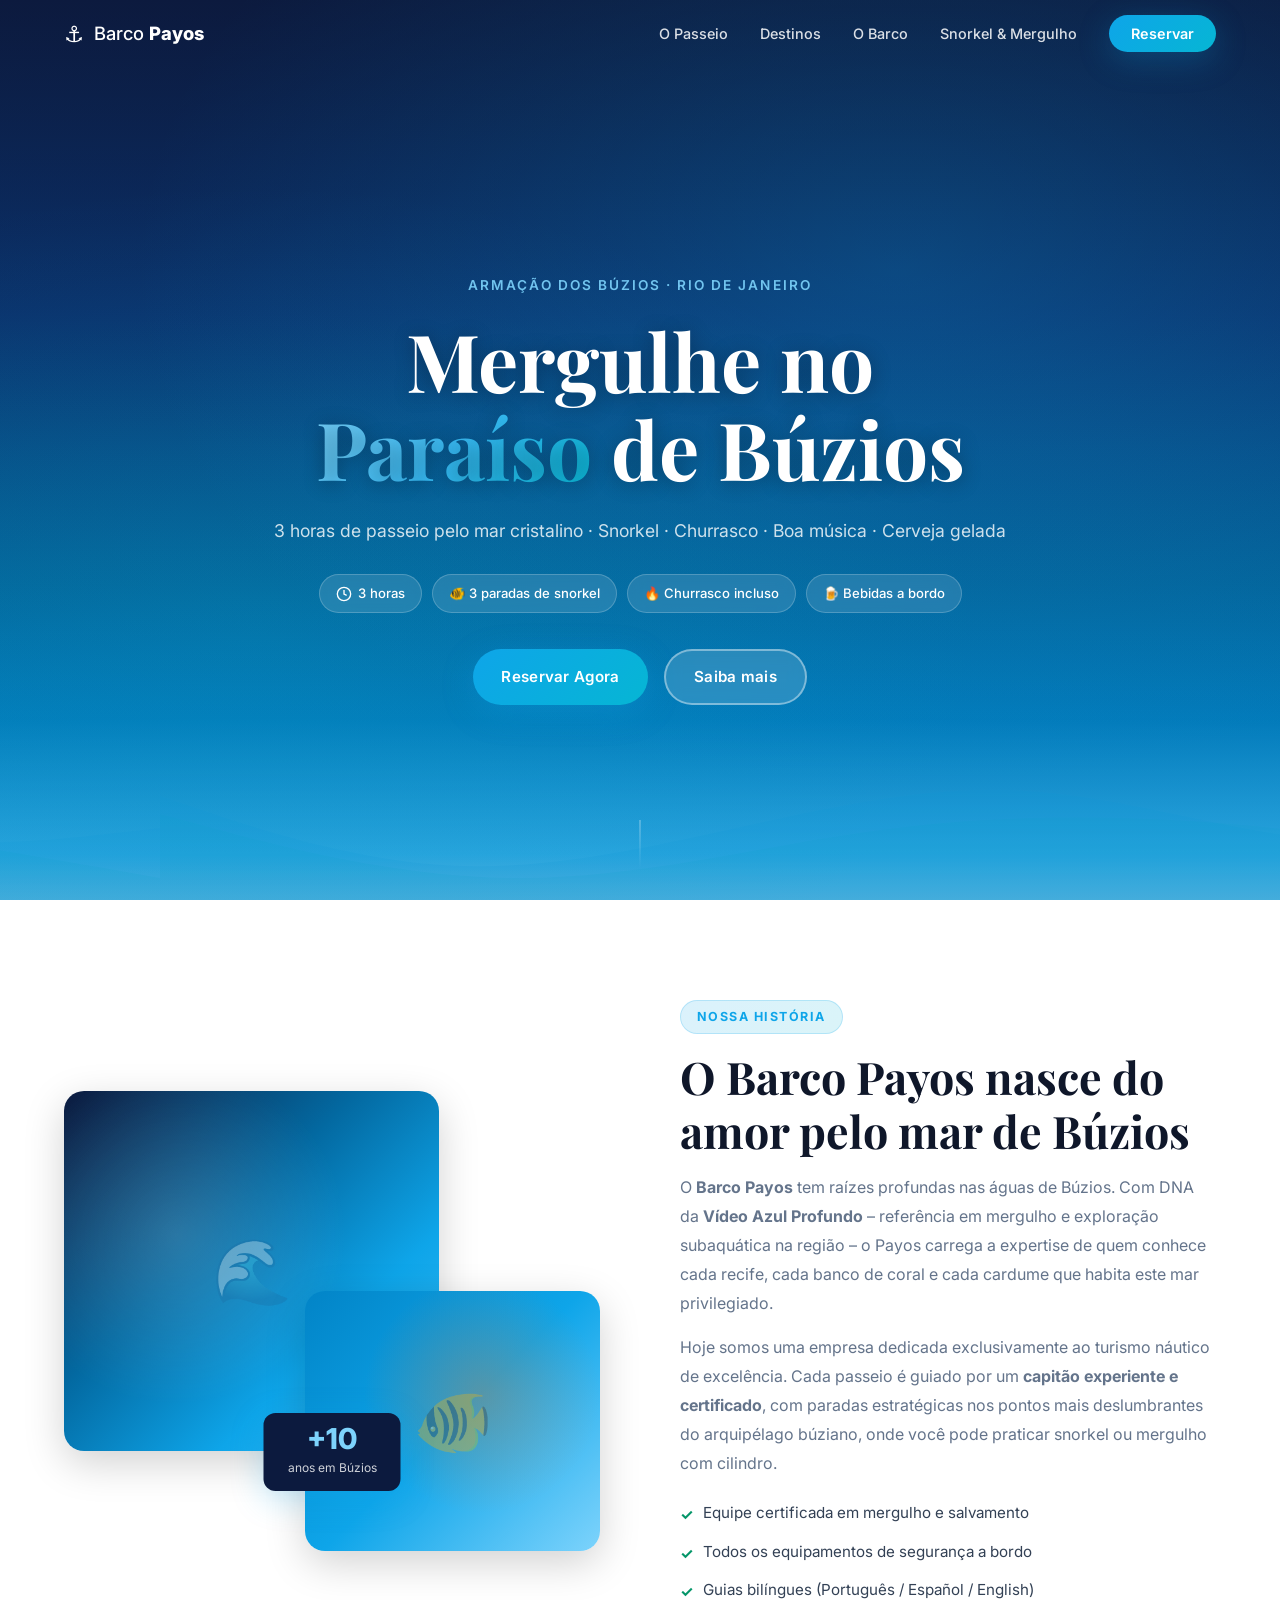
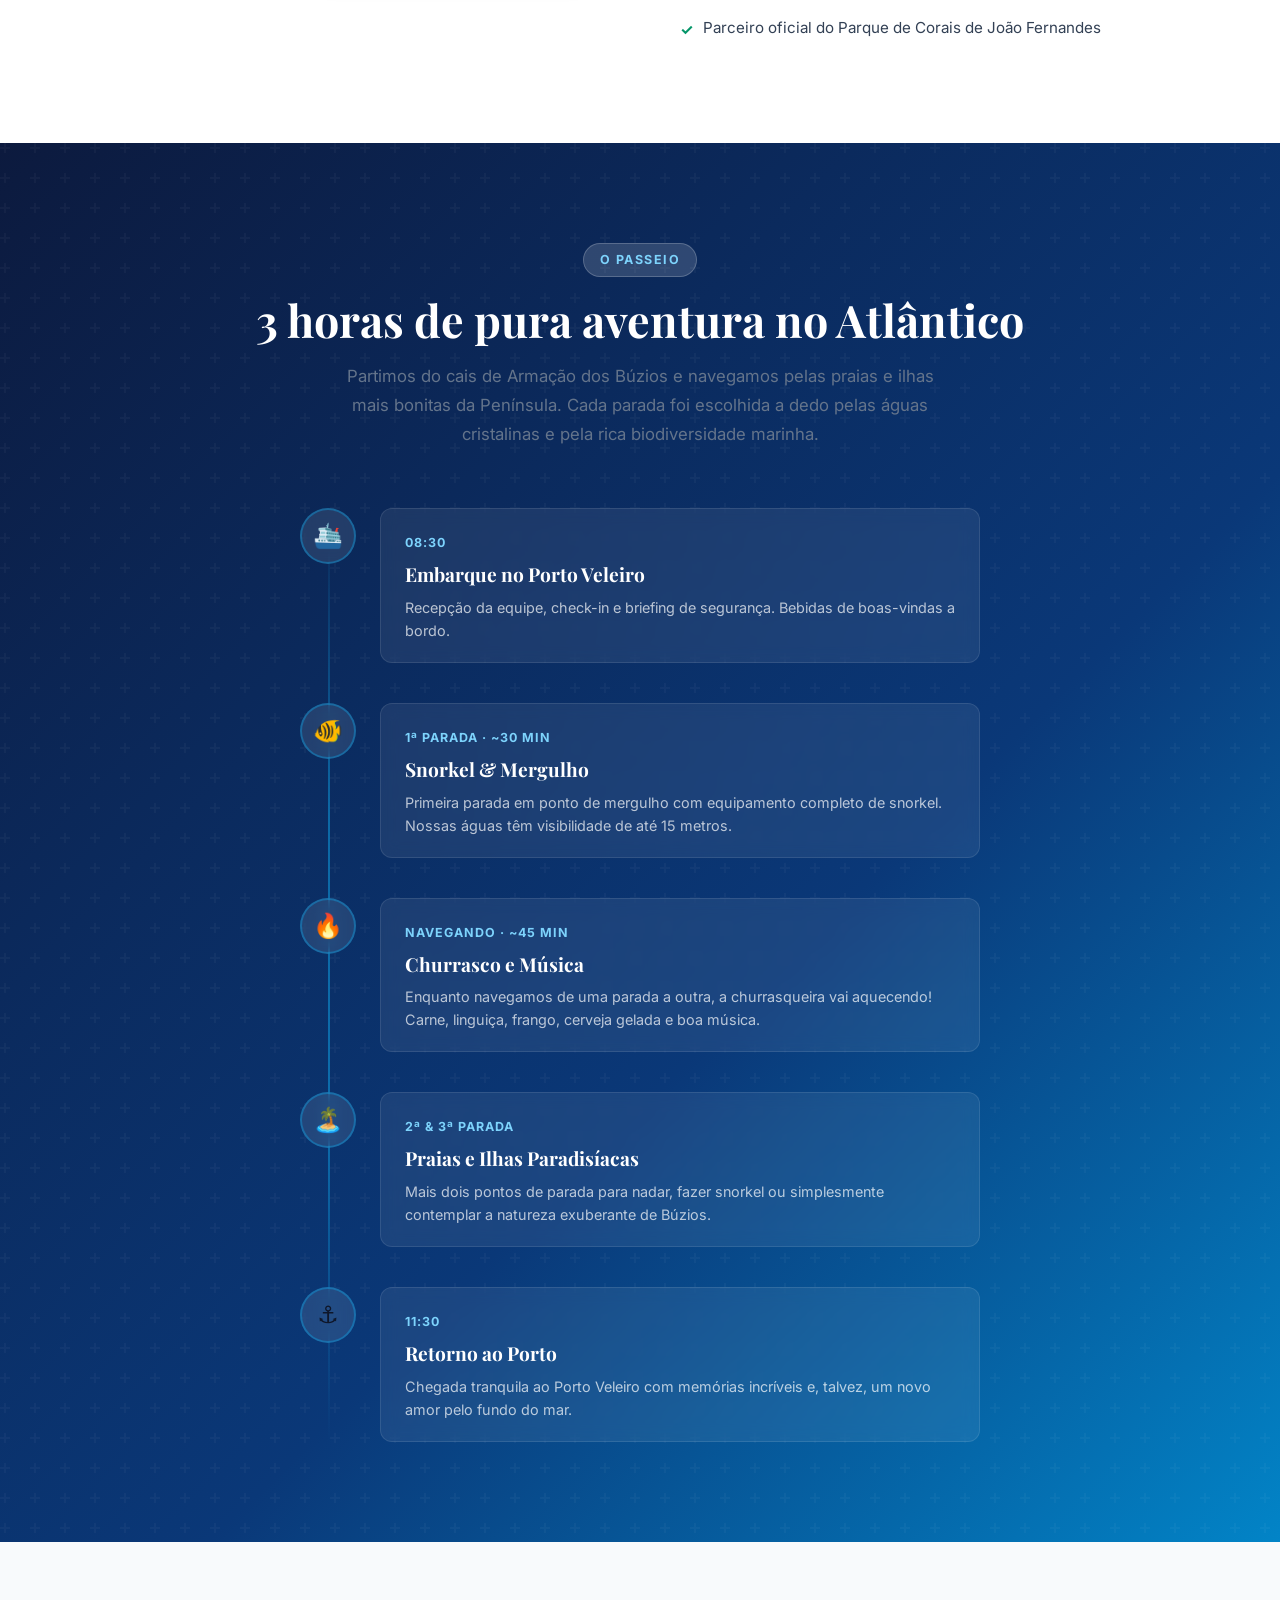
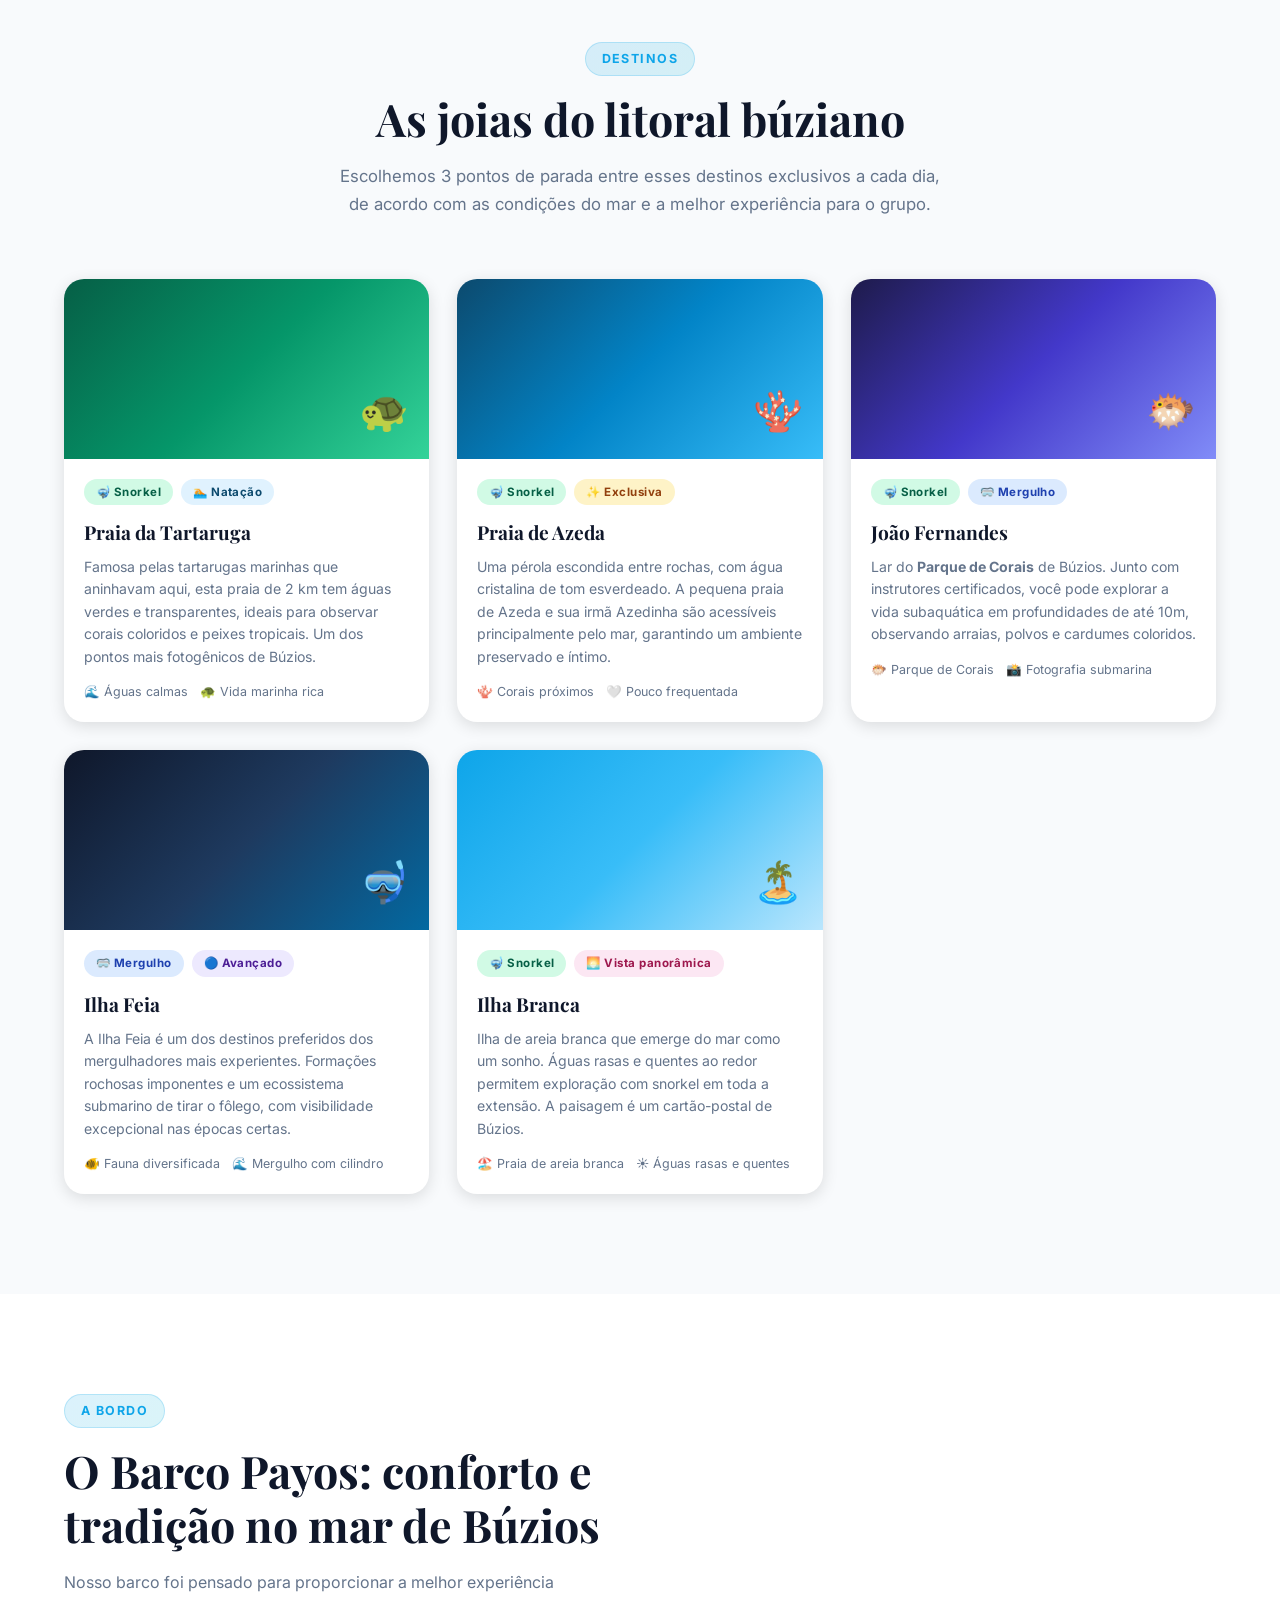
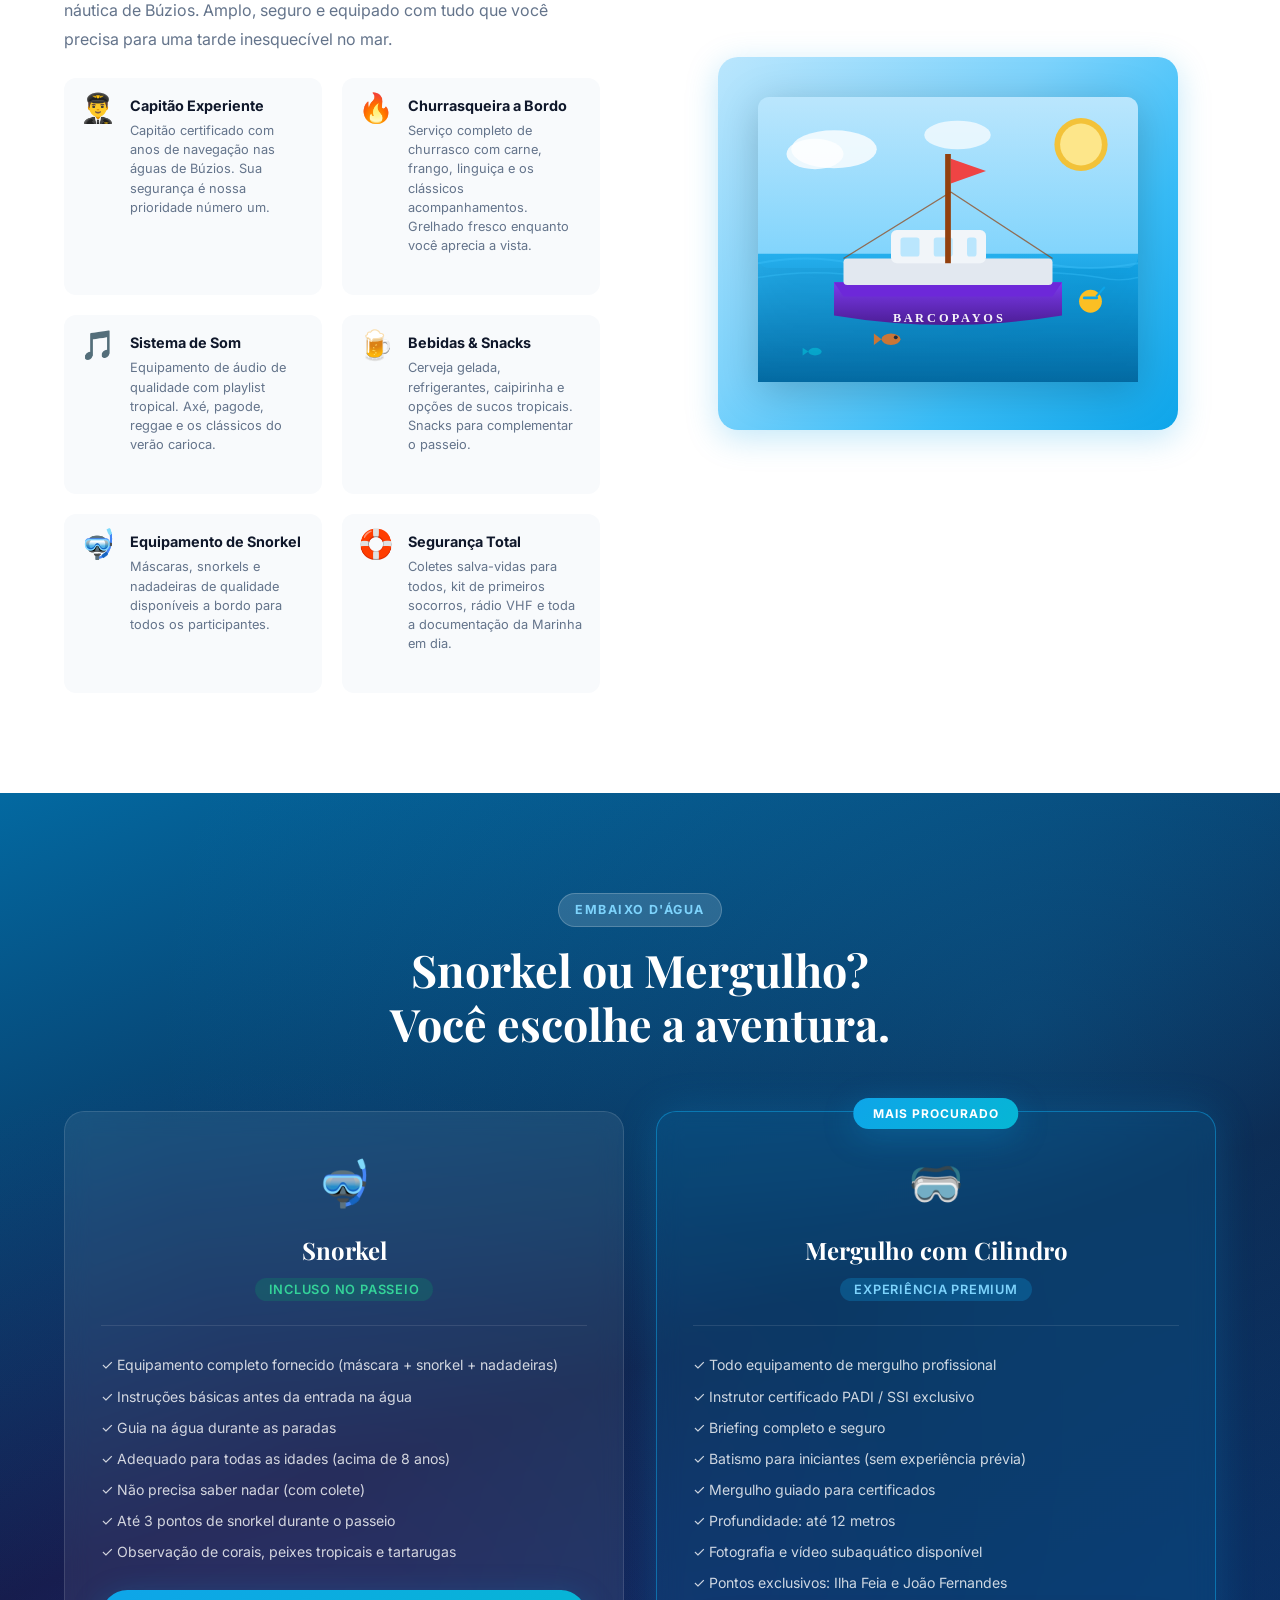
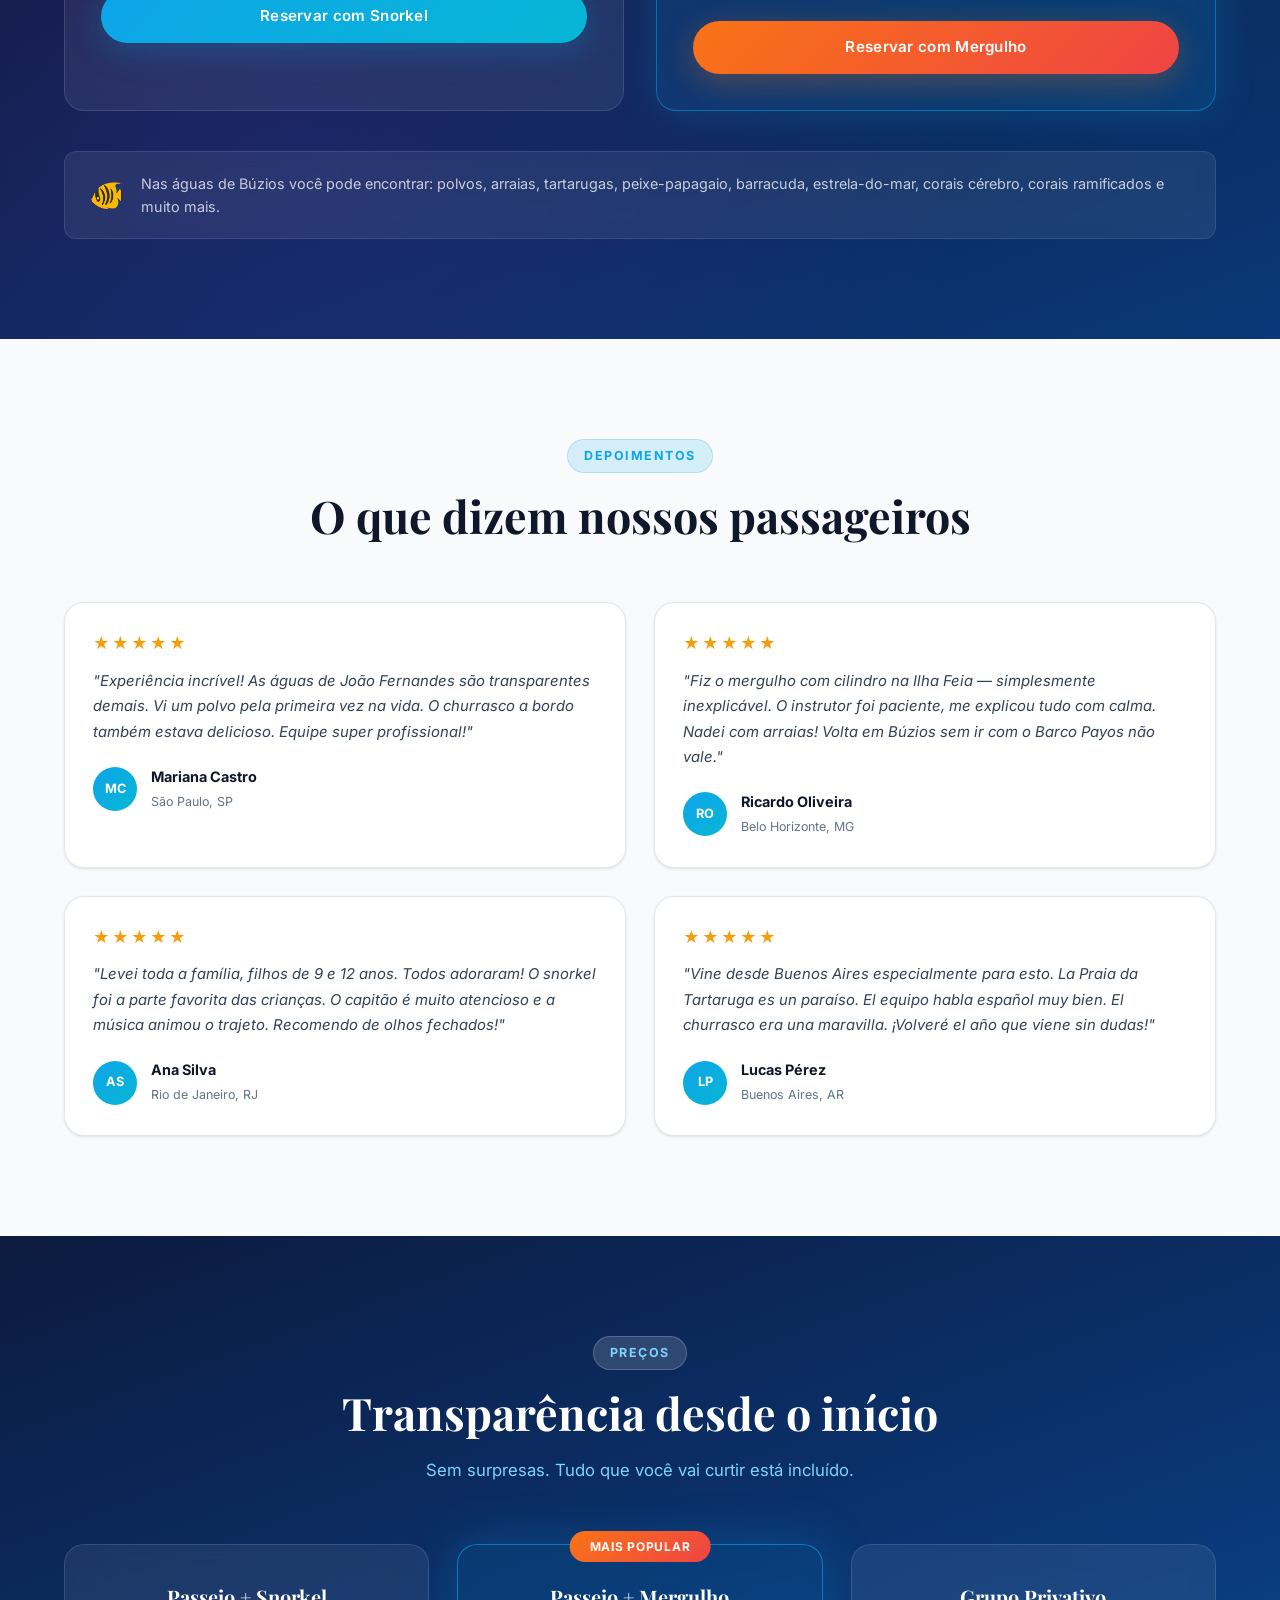
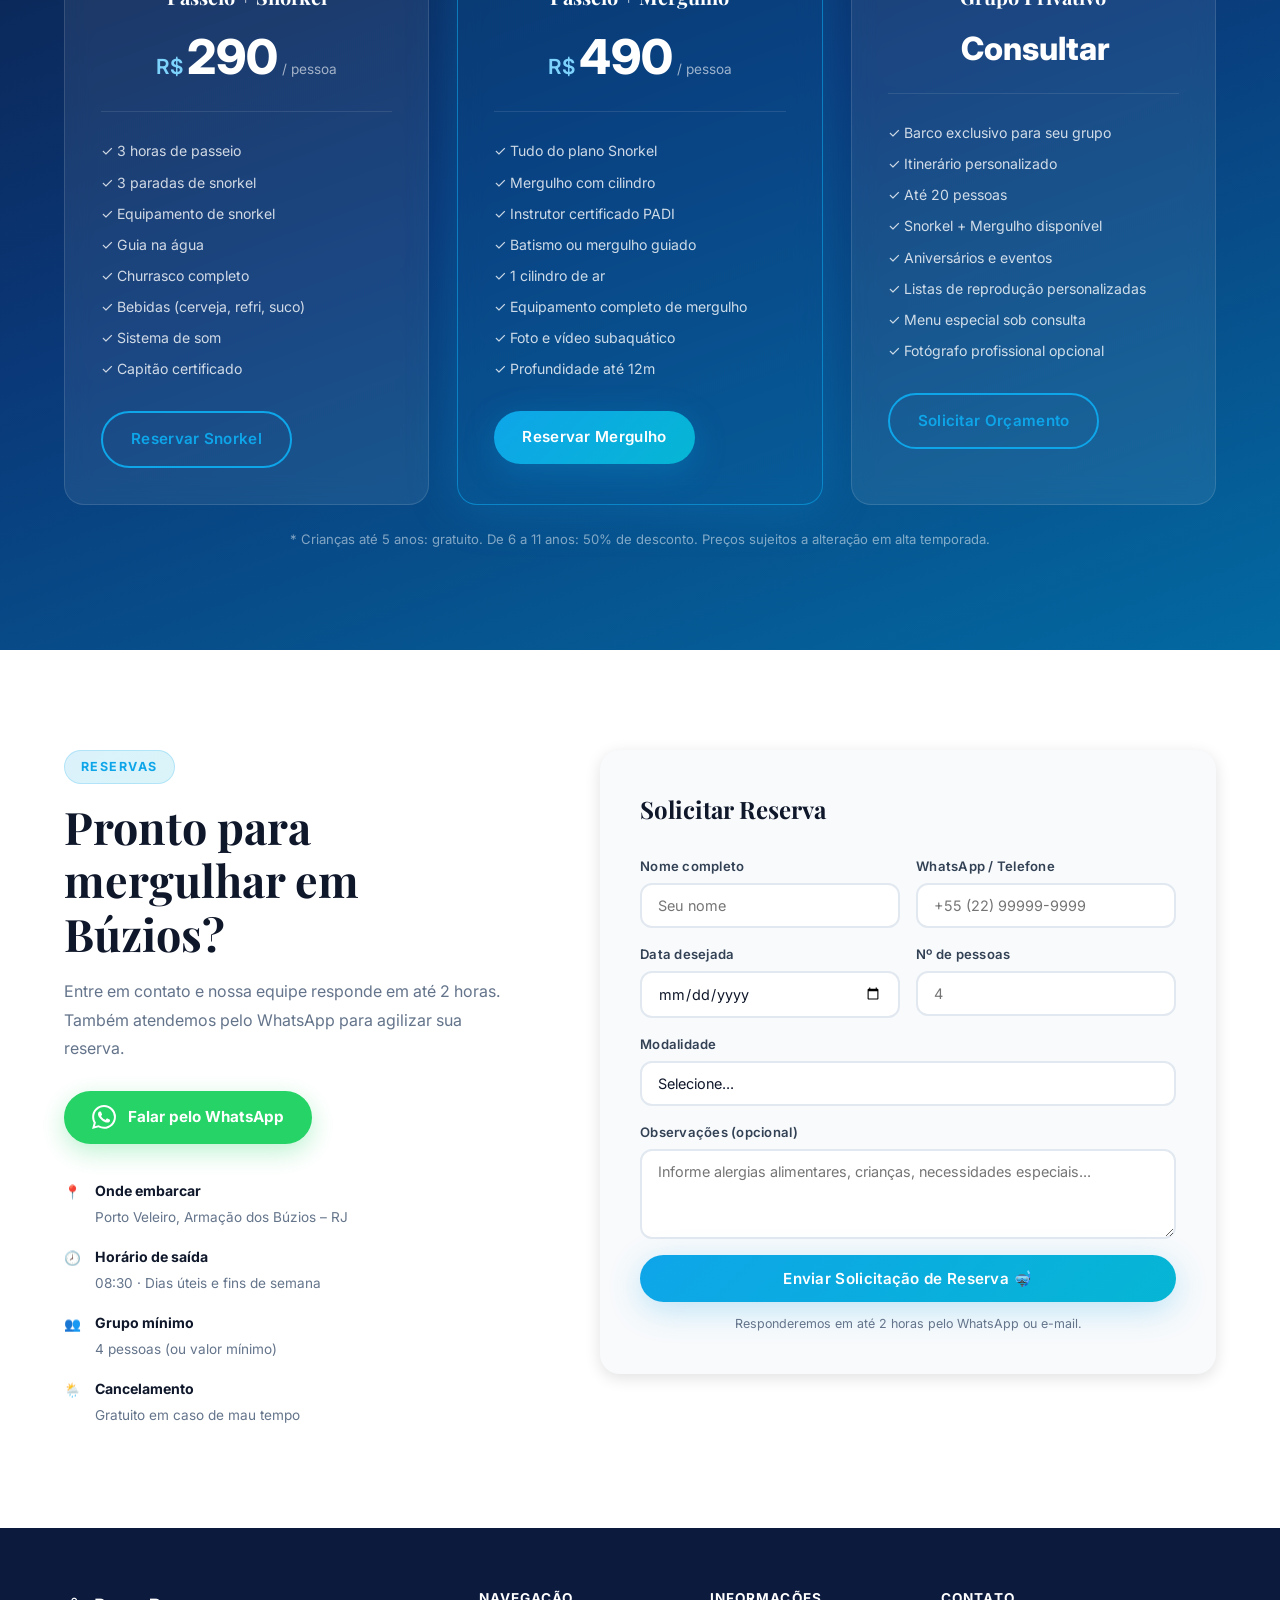
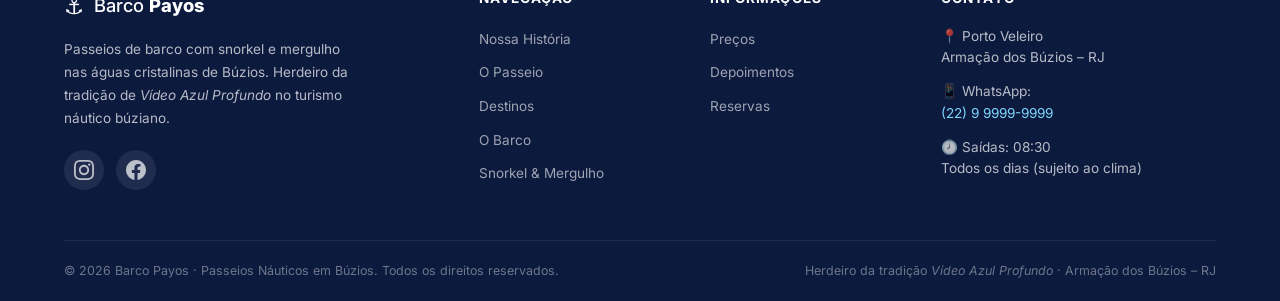
==== index.html @ 6b4a9399 "feat: create boat tour & snorkeling website for Barco Payos in Búzios Full tourism landing page for " ====
<!DOCTYPE html>
<html lang="pt-BR">
<head>
  <meta charset="UTF-8" />
  <meta name="viewport" content="width=device-width, initial-scale=1.0" />
  <title>Barco Payos – Passeios de Snorkel e Mergulho em Búzios</title>
  <meta name="description" content="Passeios de barco em Búzios com snorkel e mergulho. 3 horas explorando as praias mais bonitas: Tartaruga, Azeda, João Fernandes, Ilha Feia e Ilha Branca. Churrasco, bebidas e muito mais." />
  <link rel="preconnect" href="https://fonts.googleapis.com" />
  <link rel="preconnect" href="https://fonts.gstatic.com" crossorigin />
  <link href="https://fonts.googleapis.com/css2?family=Playfair+Display:wght@400;700&family=Inter:wght@300;400;500;600&display=swap" rel="stylesheet" />
  <link rel="stylesheet" href="styles.css" />
</head>
<body>

  <!-- ===== NAVIGATION ===== -->
  <nav class="nav" id="nav">
    <div class="nav__container">
      <a href="#hero" class="nav__logo">
        <span class="nav__logo-icon">⚓</span>
        <span>Barco <strong>Payos</strong></span>
      </a>
      <ul class="nav__links">
        <li><a href="#passeio">O Passeio</a></li>
        <li><a href="#pontos">Destinos</a></li>
        <li><a href="#barco">O Barco</a></li>
        <li><a href="#snorkel">Snorkel & Mergulho</a></li>
        <li><a href="#reservar" class="nav__cta">Reservar</a></li>
      </ul>
      <button class="nav__burger" id="burger" aria-label="Abrir menu">
        <span></span><span></span><span></span>
      </button>
    </div>
    <div class="nav__mobile" id="mobileMenu">
      <a href="#passeio" class="nav__mobile-link">O Passeio</a>
      <a href="#pontos" class="nav__mobile-link">Destinos</a>
      <a href="#barco" class="nav__mobile-link">O Barco</a>
      <a href="#snorkel" class="nav__mobile-link">Snorkel & Mergulho</a>
      <a href="#reservar" class="nav__mobile-link nav__mobile-cta">Reservar Agora</a>
    </div>
  </nav>

  <!-- ===== HERO ===== -->
  <section class="hero" id="hero">
    <div class="hero__ocean"></div>
    <div class="hero__overlay"></div>
    <div class="hero__bubbles">
      <div class="bubble bubble--1"></div>
      <div class="bubble bubble--2"></div>
      <div class="bubble bubble--3"></div>
      <div class="bubble bubble--4"></div>
      <div class="bubble bubble--5"></div>
    </div>
    <div class="hero__content">
      <p class="hero__eyebrow">Armação dos Búzios · Rio de Janeiro</p>
      <h1 class="hero__title">Mergulhe no<br /><span class="hero__title-highlight">Paraíso</span> de Búzios</h1>
      <p class="hero__subtitle">3 horas de passeio pelo mar cristalino · Snorkel · Churrasco · Boa música · Cerveja gelada</p>
      <div class="hero__badges">
        <span class="badge"><svg width="16" height="16" viewBox="0 0 24 24" fill="none" stroke="currentColor" stroke-width="2"><circle cx="12" cy="12" r="10"/><polyline points="12 6 12 12 16 14"/></svg> 3 horas</span>
        <span class="badge">🐠 3 paradas de snorkel</span>
        <span class="badge">🔥 Churrasco incluso</span>
        <span class="badge">🍺 Bebidas a bordo</span>
      </div>
      <div class="hero__actions">
        <a href="#reservar" class="btn btn--primary">Reservar Agora</a>
        <a href="#passeio" class="btn btn--ghost">Saiba mais</a>
      </div>
    </div>
    <div class="hero__scroll">
      <div class="hero__scroll-line"></div>
    </div>
  </section>

  <!-- ===== SOBRE A EMPRESA ===== -->
  <section class="about" id="about">
    <div class="container">
      <div class="about__grid">
        <div class="about__visual">
          <div class="about__img-wrap">
            <div class="about__img about__img--main"></div>
            <div class="about__img about__img--accent"></div>
          </div>
          <div class="about__badge-float">
            <span class="about__years">+10</span>
            <span>anos em Búzios</span>
          </div>
        </div>
        <div class="about__text">
          <span class="section-tag">Nossa história</span>
          <h2 class="section-title">O Barco Payos nasce do amor pelo mar de Búzios</h2>
          <p>O <strong>Barco Payos</strong> tem raízes profundas nas águas de Búzios. Com DNA da <strong>Vídeo Azul Profundo</strong> – referência em mergulho e exploração subaquática na região – o Payos carrega a expertise de quem conhece cada recife, cada banco de coral e cada cardume que habita este mar privilegiado.</p>
          <p>Hoje somos uma empresa dedicada exclusivamente ao turismo náutico de excelência. Cada passeio é guiado por um <strong>capitão experiente e certificado</strong>, com paradas estratégicas nos pontos mais deslumbrantes do arquipélago búziano, onde você pode praticar snorkel ou mergulho com cilindro.</p>
          <ul class="about__list">
            <li><span class="check">✓</span> Equipe certificada em mergulho e salvamento</li>
            <li><span class="check">✓</span> Todos os equipamentos de segurança a bordo</li>
            <li><span class="check">✓</span> Guias bilíngues (Português / Español / English)</li>
            <li><span class="check">✓</span> Parceiro oficial do Parque de Corais de João Fernandes</li>
          </ul>
        </div>
      </div>
    </div>
  </section>

  <!-- ===== O PASSEIO ===== -->
  <section class="tour" id="passeio">
    <div class="tour__bg"></div>
    <div class="container">
      <div class="section-header">
        <span class="section-tag section-tag--light">O Passeio</span>
        <h2 class="section-title section-title--light">3 horas de pura aventura no Atlântico</h2>
        <p class="section-subtitle">Partimos do cais de Armação dos Búzios e navegamos pelas praias e ilhas mais bonitas da Península. Cada parada foi escolhida a dedo pelas águas cristalinas e pela rica biodiversidade marinha.</p>
      </div>
      <div class="timeline">
        <div class="timeline__item">
          <div class="timeline__icon">🛳️</div>
          <div class="timeline__content">
            <span class="timeline__time">08:30</span>
            <h3>Embarque no Porto Veleiro</h3>
            <p>Recepção da equipe, check-in e briefing de segurança. Bebidas de boas-vindas a bordo.</p>
          </div>
        </div>
        <div class="timeline__item">
          <div class="timeline__icon">🐠</div>
          <div class="timeline__content">
            <span class="timeline__time">1ª Parada · ~30 min</span>
            <h3>Snorkel & Mergulho</h3>
            <p>Primeira parada em ponto de mergulho com equipamento completo de snorkel. Nossas águas têm visibilidade de até 15 metros.</p>
          </div>
        </div>
        <div class="timeline__item">
          <div class="timeline__icon">🔥</div>
          <div class="timeline__content">
            <span class="timeline__time">Navegando · ~45 min</span>
            <h3>Churrasco e Música</h3>
            <p>Enquanto navegamos de uma parada a outra, a churrasqueira vai aquecendo! Carne, linguiça, frango, cerveja gelada e boa música.</p>
          </div>
        </div>
        <div class="timeline__item">
          <div class="timeline__icon">🏝️</div>
          <div class="timeline__content">
            <span class="timeline__time">2ª & 3ª Parada</span>
            <h3>Praias e Ilhas Paradisíacas</h3>
            <p>Mais dois pontos de parada para nadar, fazer snorkel ou simplesmente contemplar a natureza exuberante de Búzios.</p>
          </div>
        </div>
        <div class="timeline__item">
          <div class="timeline__icon">⚓</div>
          <div class="timeline__content">
            <span class="timeline__time">11:30</span>
            <h3>Retorno ao Porto</h3>
            <p>Chegada tranquila ao Porto Veleiro com memórias incríveis e, talvez, um novo amor pelo fundo do mar.</p>
          </div>
        </div>
      </div>
    </div>
  </section>

  <!-- ===== DESTINOS ===== -->
  <section class="spots" id="pontos">
    <div class="container">
      <div class="section-header">
        <span class="section-tag">Destinos</span>
        <h2 class="section-title">As joias do litoral búziano</h2>
        <p class="section-subtitle">Escolhemos 3 pontos de parada entre esses destinos exclusivos a cada dia, de acordo com as condições do mar e a melhor experiência para o grupo.</p>
      </div>
      <div class="spots__grid">
        <div class="spot-card spot-card--tartaruga">
          <div class="spot-card__img"></div>
          <div class="spot-card__body">
            <div class="spot-card__tags">
              <span class="tag tag--snorkel">🤿 Snorkel</span>
              <span class="tag tag--swim">🏊 Natação</span>
            </div>
            <h3>Praia da Tartaruga</h3>
            <p>Famosa pelas tartarugas marinhas que aninhavam aqui, esta praia de 2 km tem águas verdes e transparentes, ideais para observar corais coloridos e peixes tropicais. Um dos pontos mais fotogênicos de Búzios.</p>
            <div class="spot-card__info">
              <span>🌊 Águas calmas</span>
              <span>🐢 Vida marinha rica</span>
            </div>
          </div>
        </div>
        <div class="spot-card spot-card--azeda">
          <div class="spot-card__img"></div>
          <div class="spot-card__body">
            <div class="spot-card__tags">
              <span class="tag tag--snorkel">🤿 Snorkel</span>
              <span class="tag tag--exclusive">✨ Exclusiva</span>
            </div>
            <h3>Praia de Azeda</h3>
            <p>Uma pérola escondida entre rochas, com água cristalina de tom esverdeado. A pequena praia de Azeda e sua irmã Azedinha são acessíveis principalmente pelo mar, garantindo um ambiente preservado e íntimo.</p>
            <div class="spot-card__info">
              <span>🪸 Corais próximos</span>
              <span>🤍 Pouco frequentada</span>
            </div>
          </div>
        </div>
        <div class="spot-card spot-card--joao">
          <div class="spot-card__img"></div>
          <div class="spot-card__body">
            <div class="spot-card__tags">
              <span class="tag tag--snorkel">🤿 Snorkel</span>
              <span class="tag tag--dive">🥽 Mergulho</span>
            </div>
            <h3>João Fernandes</h3>
            <p>Lar do <strong>Parque de Corais</strong> de Búzios. Junto com instrutores certificados, você pode explorar a vida subaquática em profundidades de até 10m, observando arraias, polvos e cardumes coloridos.</p>
            <div class="spot-card__info">
              <span>🐡 Parque de Corais</span>
              <span>📸 Fotografia submarina</span>
            </div>
          </div>
        </div>
        <div class="spot-card spot-card--feia">
          <div class="spot-card__img"></div>
          <div class="spot-card__body">
            <div class="spot-card__tags">
              <span class="tag tag--dive">🥽 Mergulho</span>
              <span class="tag tag--advanced">🔵 Avançado</span>
            </div>
            <h3>Ilha Feia</h3>
            <p>A Ilha Feia é um dos destinos preferidos dos mergulhadores mais experientes. Formações rochosas imponentes e um ecossistema submarino de tirar o fôlego, com visibilidade excepcional nas épocas certas.</p>
            <div class="spot-card__info">
              <span>🐠 Fauna diversificada</span>
              <span>🌊 Mergulho com cilindro</span>
            </div>
          </div>
        </div>
        <div class="spot-card spot-card--branca">
          <div class="spot-card__img"></div>
          <div class="spot-card__body">
            <div class="spot-card__tags">
              <span class="tag tag--snorkel">🤿 Snorkel</span>
              <span class="tag tag--scenic">🌅 Vista panorâmica</span>
            </div>
            <h3>Ilha Branca</h3>
            <p>Ilha de areia branca que emerge do mar como um sonho. Águas rasas e quentes ao redor permitem exploração com snorkel em toda a extensão. A paisagem é um cartão-postal de Búzios.</p>
            <div class="spot-card__info">
              <span>🏖️ Praia de areia branca</span>
              <span>☀️ Águas rasas e quentes</span>
            </div>
          </div>
        </div>
      </div>
    </div>
  </section>

  <!-- ===== O BARCO ===== -->
  <section class="vessel" id="barco">
    <div class="container">
      <div class="vessel__grid">
        <div class="vessel__text">
          <span class="section-tag">A bordo</span>
          <h2 class="section-title">O Barco Payos: conforto e tradição no mar de Búzios</h2>
          <p>Nosso barco foi pensado para proporcionar a melhor experiência náutica de Búzios. Amplo, seguro e equipado com tudo que você precisa para uma tarde inesquecível no mar.</p>
          <div class="vessel__features">
            <div class="vessel__feature">
              <div class="vessel__feature-icon">👨‍✈️</div>
              <div>
                <h4>Capitão Experiente</h4>
                <p>Capitão certificado com anos de navegação nas águas de Búzios. Sua segurança é nossa prioridade número um.</p>
              </div>
            </div>
            <div class="vessel__feature">
              <div class="vessel__feature-icon">🔥</div>
              <div>
                <h4>Churrasqueira a Bordo</h4>
                <p>Serviço completo de churrasco com carne, frango, linguiça e os clássicos acompanhamentos. Grelhado fresco enquanto você aprecia a vista.</p>
              </div>
            </div>
            <div class="vessel__feature">
              <div class="vessel__feature-icon">🎵</div>
              <div>
                <h4>Sistema de Som</h4>
                <p>Equipamento de áudio de qualidade com playlist tropical. Axé, pagode, reggae e os clássicos do verão carioca.</p>
              </div>
            </div>
            <div class="vessel__feature">
              <div class="vessel__feature-icon">🍺</div>
              <div>
                <h4>Bebidas & Snacks</h4>
                <p>Cerveja gelada, refrigerantes, caipirinha e opções de sucos tropicais. Snacks para complementar o passeio.</p>
              </div>
            </div>
            <div class="vessel__feature">
              <div class="vessel__feature-icon">🤿</div>
              <div>
                <h4>Equipamento de Snorkel</h4>
                <p>Máscaras, snorkels e nadadeiras de qualidade disponíveis a bordo para todos os participantes.</p>
              </div>
            </div>
            <div class="vessel__feature">
              <div class="vessel__feature-icon">🛟</div>
              <div>
                <h4>Segurança Total</h4>
                <p>Coletes salva-vidas para todos, kit de primeiros socorros, rádio VHF e toda a documentação da Marinha em dia.</p>
              </div>
            </div>
          </div>
        </div>
        <div class="vessel__visual">
          <div class="vessel__mockup">
            <div class="vessel__illustration">
              <svg viewBox="0 0 400 300" class="boat-svg" xmlns="http://www.w3.org/2000/svg">
                <!-- Water -->
                <defs>
                  <linearGradient id="waterGrad" x1="0%" y1="0%" x2="0%" y2="100%">
                    <stop offset="0%" style="stop-color:#0ea5e9;stop-opacity:0.8"/>
                    <stop offset="100%" style="stop-color:#0369a1;stop-opacity:1"/>
                  </linearGradient>
                  <linearGradient id="boatGrad" x1="0%" y1="0%" x2="0%" y2="100%">
                    <stop offset="0%" style="stop-color:#7c3aed"/>
                    <stop offset="100%" style="stop-color:#4c1d95"/>
                  </linearGradient>
                  <linearGradient id="skyGrad" x1="0%" y1="0%" x2="0%" y2="100%">
                    <stop offset="0%" style="stop-color:#bae6fd"/>
                    <stop offset="100%" style="stop-color:#7dd3fc"/>
                  </linearGradient>
                </defs>
                <!-- Sky -->
                <rect width="400" height="180" fill="url(#skyGrad)" rx="12"/>
                <!-- Sun -->
                <circle cx="340" cy="50" r="28" fill="#fbbf24" opacity="0.9"/>
                <circle cx="340" cy="50" r="22" fill="#fde68a"/>
                <!-- Clouds -->
                <ellipse cx="80" cy="55" rx="45" ry="20" fill="white" opacity="0.8"/>
                <ellipse cx="60" cy="60" rx="30" ry="16" fill="white" opacity="0.8"/>
                <ellipse cx="210" cy="40" rx="35" ry="15" fill="white" opacity="0.7"/>
                <!-- Water -->
                <rect x="0" y="165" width="400" height="135" fill="url(#waterGrad)" rx="0"/>
                <!-- Water waves -->
                <path d="M0 175 Q50 165 100 175 Q150 185 200 175 Q250 165 300 175 Q350 185 400 175" stroke="#38bdf8" fill="none" stroke-width="2" opacity="0.5"/>
                <path d="M0 190 Q60 180 120 190 Q180 200 240 190 Q300 180 360 190 Q380 195 400 190" stroke="#38bdf8" fill="none" stroke-width="1.5" opacity="0.4"/>
                <!-- Boat hull -->
                <path d="M80 195 L80 230 Q200 250 320 230 L320 195 Z" fill="url(#boatGrad)"/>
                <path d="M80 195 L320 195 L310 210 L90 210 Z" fill="#6d28d9"/>
                <!-- Deck -->
                <rect x="90" y="170" width="220" height="28" rx="4" fill="#e2e8f0"/>
                <!-- Cabin -->
                <rect x="140" y="140" width="100" height="35" rx="6" fill="#f1f5f9"/>
                <rect x="150" y="148" width="20" height="20" rx="3" fill="#bae6fd"/>
                <rect x="185" y="148" width="20" height="20" rx="3" fill="#bae6fd"/>
                <rect x="220" y="148" width="10" height="20" rx="3" fill="#bae6fd"/>
                <!-- Mast -->
                <rect x="197" y="60" width="6" height="115" fill="#92400e"/>
                <!-- Flag -->
                <path d="M203 65 L240 78 L203 91 Z" fill="#ef4444"/>
                <!-- Ropes/decorations -->
                <line x1="90" y1="170" x2="203" y2="100" stroke="#92400e" stroke-width="1.5" opacity="0.7"/>
                <line x1="310" y1="170" x2="203" y2="100" stroke="#92400e" stroke-width="1.5" opacity="0.7"/>
                <!-- Snorkel person in water -->
                <circle cx="350" cy="215" r="12" fill="#fbbf24"/>
                <rect x="342" y="210" width="16" height="3" rx="1.5" fill="#0ea5e9"/>
                <path d="M356 210 L365 200" stroke="#0ea5e9" stroke-width="2"/>
                <!-- Fish -->
                <ellipse cx="140" cy="255" rx="10" ry="6" fill="#f97316" opacity="0.8"/>
                <path d="M130 255 L122 249 L122 261 Z" fill="#f97316" opacity="0.8"/>
                <circle cx="145" cy="253" r="2" fill="#1e293b"/>
                <ellipse cx="60" cy="268" rx="7" ry="4" fill="#06b6d4" opacity="0.7"/>
                <path d="M53 268 L47 264 L47 272 Z" fill="#06b6d4" opacity="0.7"/>
                <!-- Text -->
                <text x="200" y="237" text-anchor="middle" font-family="Georgia" font-size="13" font-weight="bold" fill="white" opacity="0.95">B A R C O  P A Y O S</text>
              </svg>
            </div>
          </div>
        </div>
      </div>
    </div>
  </section>

  <!-- ===== SNORKEL & MERGULHO ===== -->
  <section class="snorkel" id="snorkel">
    <div class="snorkel__bg"></div>
    <div class="container">
      <div class="section-header">
        <span class="section-tag section-tag--light">Embaixo d'água</span>
        <h2 class="section-title section-title--light">Snorkel ou Mergulho?<br/>Você escolhe a aventura.</h2>
      </div>
      <div class="snorkel__grid">
        <div class="snorkel__card">
          <div class="snorkel__card-header snorkel__card-header--snorkel">
            <span class="snorkel__icon">🤿</span>
            <h3>Snorkel</h3>
            <span class="snorkel__label">Incluso no passeio</span>
          </div>
          <ul class="snorkel__list">
            <li>✓ Equipamento completo fornecido (máscara + snorkel + nadadeiras)</li>
            <li>✓ Instruções básicas antes da entrada na água</li>
            <li>✓ Guia na água durante as paradas</li>
            <li>✓ Adequado para todas as idades (acima de 8 anos)</li>
            <li>✓ Não precisa saber nadar (com colete)</li>
            <li>✓ Até 3 pontos de snorkel durante o passeio</li>
            <li>✓ Observação de corais, peixes tropicais e tartarugas</li>
          </ul>
          <a href="#reservar" class="btn btn--primary btn--full">Reservar com Snorkel</a>
        </div>
        <div class="snorkel__card snorkel__card--featured">
          <div class="snorkel__featured-tag">Mais procurado</div>
          <div class="snorkel__card-header snorkel__card-header--dive">
            <span class="snorkel__icon">🥽</span>
            <h3>Mergulho com Cilindro</h3>
            <span class="snorkel__label">Experiência Premium</span>
          </div>
          <ul class="snorkel__list">
            <li>✓ Todo equipamento de mergulho profissional</li>
            <li>✓ Instrutor certificado PADI / SSI exclusivo</li>
            <li>✓ Briefing completo e seguro</li>
            <li>✓ Batismo para iniciantes (sem experiência prévia)</li>
            <li>✓ Mergulho guiado para certificados</li>
            <li>✓ Profundidade: até 12 metros</li>
            <li>✓ Fotografia e vídeo subaquático disponível</li>
            <li>✓ Pontos exclusivos: Ilha Feia e João Fernandes</li>
          </ul>
          <a href="#reservar" class="btn btn--accent btn--full">Reservar com Mergulho</a>
        </div>
      </div>
      <div class="snorkel__note">
        <span>🐠</span>
        <p>Nas águas de Búzios você pode encontrar: polvos, arraias, tartarugas, peixe-papagaio, barracuda, estrela-do-mar, corais cérebro, corais ramificados e muito mais.</p>
      </div>
    </div>
  </section>

  <!-- ===== DEPOIMENTOS ===== -->
  <section class="reviews" id="reviews">
    <div class="container">
      <div class="section-header">
        <span class="section-tag">Depoimentos</span>
        <h2 class="section-title">O que dizem nossos passageiros</h2>
      </div>
      <div class="reviews__grid">
        <div class="review-card">
          <div class="review-card__stars">★★★★★</div>
          <p>"Experiência incrível! As águas de João Fernandes são transparentes demais. Vi um polvo pela primeira vez na vida. O churrasco a bordo também estava delicioso. Equipe super profissional!"</p>
          <div class="review-card__author">
            <div class="review-card__avatar">MC</div>
            <div>
              <strong>Mariana Castro</strong>
              <span>São Paulo, SP</span>
            </div>
          </div>
        </div>
        <div class="review-card">
          <div class="review-card__stars">★★★★★</div>
          <p>"Fiz o mergulho com cilindro na Ilha Feia — simplesmente inexplicável. O instrutor foi paciente, me explicou tudo com calma. Nadei com arraias! Volta em Búzios sem ir com o Barco Payos não vale."</p>
          <div class="review-card__author">
            <div class="review-card__avatar">RO</div>
            <div>
              <strong>Ricardo Oliveira</strong>
              <span>Belo Horizonte, MG</span>
            </div>
          </div>
        </div>
        <div class="review-card">
          <div class="review-card__stars">★★★★★</div>
          <p>"Levei toda a família, filhos de 9 e 12 anos. Todos adoraram! O snorkel foi a parte favorita das crianças. O capitão é muito atencioso e a música animou o trajeto. Recomendo de olhos fechados!"</p>
          <div class="review-card__author">
            <div class="review-card__avatar">AS</div>
            <div>
              <strong>Ana Silva</strong>
              <span>Rio de Janeiro, RJ</span>
            </div>
          </div>
        </div>
        <div class="review-card">
          <div class="review-card__stars">★★★★★</div>
          <p>"Vine desde Buenos Aires especialmente para esto. La Praia da Tartaruga es un paraíso. El equipo habla español muy bien. El churrasco era una maravilla. ¡Volveré el año que viene sin dudas!"</p>
          <div class="review-card__author">
            <div class="review-card__avatar">LP</div>
            <div>
              <strong>Lucas Pérez</strong>
              <span>Buenos Aires, AR</span>
            </div>
          </div>
        </div>
      </div>
    </div>
  </section>

  <!-- ===== PREÇOS ===== -->
  <section class="pricing" id="precos">
    <div class="pricing__bg"></div>
    <div class="container">
      <div class="section-header">
        <span class="section-tag section-tag--light">Preços</span>
        <h2 class="section-title section-title--light">Transparência desde o início</h2>
        <p class="section-subtitle section-subtitle--light">Sem surpresas. Tudo que você vai curtir está incluído.</p>
      </div>
      <div class="pricing__grid">
        <div class="pricing-card">
          <h3>Passeio + Snorkel</h3>
          <div class="pricing-card__price">
            <span class="pricing-card__currency">R$</span>
            <span class="pricing-card__value">290</span>
            <span class="pricing-card__per">/ pessoa</span>
          </div>
          <ul class="pricing-card__list">
            <li>✓ 3 horas de passeio</li>
            <li>✓ 3 paradas de snorkel</li>
            <li>✓ Equipamento de snorkel</li>
            <li>✓ Guia na água</li>
            <li>✓ Churrasco completo</li>
            <li>✓ Bebidas (cerveja, refri, suco)</li>
            <li>✓ Sistema de som</li>
            <li>✓ Capitão certificado</li>
          </ul>
          <a href="#reservar" class="btn btn--outline">Reservar Snorkel</a>
        </div>
        <div class="pricing-card pricing-card--featured">
          <div class="pricing-card__badge">Mais popular</div>
          <h3>Passeio + Mergulho</h3>
          <div class="pricing-card__price">
            <span class="pricing-card__currency">R$</span>
            <span class="pricing-card__value">490</span>
            <span class="pricing-card__per">/ pessoa</span>
          </div>
          <ul class="pricing-card__list">
            <li>✓ Tudo do plano Snorkel</li>
            <li>✓ Mergulho com cilindro</li>
            <li>✓ Instrutor certificado PADI</li>
            <li>✓ Batismo ou mergulho guiado</li>
            <li>✓ 1 cilindro de ar</li>
            <li>✓ Equipamento completo de mergulho</li>
            <li>✓ Foto e vídeo subaquático</li>
            <li>✓ Profundidade até 12m</li>
          </ul>
          <a href="#reservar" class="btn btn--primary">Reservar Mergulho</a>
        </div>
        <div class="pricing-card">
          <h3>Grupo Privativo</h3>
          <div class="pricing-card__price">
            <span class="pricing-card__currency"></span>
            <span class="pricing-card__value" style="font-size:2rem">Consultar</span>
          </div>
          <ul class="pricing-card__list">
            <li>✓ Barco exclusivo para seu grupo</li>
            <li>✓ Itinerário personalizado</li>
            <li>✓ Até 20 pessoas</li>
            <li>✓ Snorkel + Mergulho disponível</li>
            <li>✓ Aniversários e eventos</li>
            <li>✓ Listas de reprodução personalizadas</li>
            <li>✓ Menu especial sob consulta</li>
            <li>✓ Fotógrafo profissional opcional</li>
          </ul>
          <a href="#reservar" class="btn btn--outline">Solicitar Orçamento</a>
        </div>
      </div>
      <p class="pricing__note">* Crianças até 5 anos: gratuito. De 6 a 11 anos: 50% de desconto. Preços sujeitos a alteração em alta temporada.</p>
    </div>
  </section>

  <!-- ===== RESERVAR ===== -->
  <section class="booking" id="reservar">
    <div class="container">
      <div class="booking__grid">
        <div class="booking__info">
          <span class="section-tag">Reservas</span>
          <h2 class="section-title">Pronto para mergulhar em Búzios?</h2>
          <p>Entre em contato e nossa equipe responde em até 2 horas. Também atendemos pelo WhatsApp para agilizar sua reserva.</p>
          <div class="booking__contact">
            <a href="https://wa.me/5522999999999?text=Olá!%20Quero%20reservar%20um%20passeio%20no%20Barco%20Payos%20em%20Búzios!" class="booking__whatsapp" target="_blank" rel="noopener">
              <svg width="24" height="24" viewBox="0 0 24 24" fill="currentColor"><path d="M17.472 14.382c-.297-.149-1.758-.867-2.03-.967-.273-.099-.471-.148-.67.15-.197.297-.767.966-.94 1.164-.173.199-.347.223-.644.075-.297-.15-1.255-.463-2.39-1.475-.883-.788-1.48-1.761-1.653-2.059-.173-.297-.018-.458.13-.606.134-.133.298-.347.446-.52.149-.174.198-.298.298-.497.099-.198.05-.371-.025-.52-.075-.149-.669-1.612-.916-2.207-.242-.579-.487-.5-.669-.51-.173-.008-.371-.01-.57-.01-.198 0-.52.074-.792.372-.272.297-1.04 1.016-1.04 2.479 0 1.462 1.065 2.875 1.213 3.074.149.198 2.096 3.2 5.077 4.487.709.306 1.262.489 1.694.625.712.227 1.36.195 1.871.118.571-.085 1.758-.719 2.006-1.413.248-.694.248-1.289.173-1.413-.074-.124-.272-.198-.57-.347m-5.421 7.403h-.004a9.87 9.87 0 01-5.031-1.378l-.361-.214-3.741.982.998-3.648-.235-.374a9.86 9.86 0 01-1.51-5.26c.001-5.45 4.436-9.884 9.888-9.884 2.64 0 5.122 1.03 6.988 2.898a9.825 9.825 0 012.893 6.994c-.003 5.45-4.437 9.884-9.885 9.884m8.413-18.297A11.815 11.815 0 0012.05 0C5.495 0 .16 5.335.157 11.892c0 2.096.547 4.142 1.588 5.945L.057 24l6.305-1.654a11.882 11.882 0 005.683 1.448h.005c6.554 0 11.89-5.335 11.893-11.893a11.821 11.821 0 00-3.48-8.413z"/></svg>
              Falar pelo WhatsApp
            </a>
            <div class="booking__info-items">
              <div class="booking__info-item">
                <span class="booking__info-icon">📍</span>
                <div>
                  <strong>Onde embarcar</strong>
                  <span>Porto Veleiro, Armação dos Búzios – RJ</span>
                </div>
              </div>
              <div class="booking__info-item">
                <span class="booking__info-icon">🕗</span>
                <div>
                  <strong>Horário de saída</strong>
                  <span>08:30 · Dias úteis e fins de semana</span>
                </div>
              </div>
              <div class="booking__info-item">
                <span class="booking__info-icon">👥</span>
                <div>
                  <strong>Grupo mínimo</strong>
                  <span>4 pessoas (ou valor mínimo)</span>
                </div>
              </div>
              <div class="booking__info-item">
                <span class="booking__info-icon">🌦️</span>
                <div>
                  <strong>Cancelamento</strong>
                  <span>Gratuito em caso de mau tempo</span>
                </div>
              </div>
            </div>
          </div>
        </div>
        <div class="booking__form-wrap">
          <form class="booking__form" id="bookingForm">
            <h3>Solicitar Reserva</h3>
            <div class="form__row">
              <div class="form__group">
                <label for="name">Nome completo</label>
                <input type="text" id="name" name="name" placeholder="Seu nome" required />
              </div>
              <div class="form__group">
                <label for="phone">WhatsApp / Telefone</label>
                <input type="tel" id="phone" name="phone" placeholder="+55 (22) 99999-9999" required />
              </div>
            </div>
            <div class="form__row">
              <div class="form__group">
                <label for="date">Data desejada</label>
                <input type="date" id="date" name="date" required />
              </div>
              <div class="form__group">
                <label for="people">Nº de pessoas</label>
                <input type="number" id="people" name="people" min="1" max="20" placeholder="4" required />
              </div>
            </div>
            <div class="form__group">
              <label for="modality">Modalidade</label>
              <select id="modality" name="modality">
                <option value="">Selecione...</option>
                <option value="snorkel">Passeio + Snorkel (R$ 290/pessoa)</option>
                <option value="mergulho">Passeio + Mergulho com Cilindro (R$ 490/pessoa)</option>
                <option value="privativo">Barco Privativo (sob consulta)</option>
              </select>
            </div>
            <div class="form__group">
              <label for="message">Observações (opcional)</label>
              <textarea id="message" name="message" rows="3" placeholder="Informe alergias alimentares, crianças, necessidades especiais..."></textarea>
            </div>
            <button type="submit" class="btn btn--primary btn--full">
              Enviar Solicitação de Reserva 🤿
            </button>
            <p class="form__disclaimer">Responderemos em até 2 horas pelo WhatsApp ou e-mail.</p>
          </form>
        </div>
      </div>
    </div>
  </section>

  <!-- ===== FOOTER ===== -->
  <footer class="footer">
    <div class="container">
      <div class="footer__grid">
        <div class="footer__brand">
          <a href="#hero" class="nav__logo footer__logo">
            <span class="nav__logo-icon">⚓</span>
            <span>Barco <strong>Payos</strong></span>
          </a>
          <p>Passeios de barco com snorkel e mergulho nas águas cristalinas de Búzios. Herdeiro da tradição de <em>Vídeo Azul Profundo</em> no turismo náutico búziano.</p>
          <div class="footer__social">
            <a href="#" aria-label="Instagram">
              <svg width="20" height="20" viewBox="0 0 24 24" fill="currentColor"><path d="M12 2.163c3.204 0 3.584.012 4.85.07 3.252.148 4.771 1.691 4.919 4.919.058 1.265.069 1.645.069 4.849 0 3.205-.012 3.584-.069 4.849-.149 3.225-1.664 4.771-4.919 4.919-1.266.058-1.644.07-4.85.07-3.204 0-3.584-.012-4.849-.07-3.26-.149-4.771-1.699-4.919-4.92-.058-1.265-.07-1.644-.07-4.849 0-3.204.013-3.583.07-4.849.149-3.227 1.664-4.771 4.919-4.919 1.266-.057 1.645-.069 4.849-.069zm0-2.163c-3.259 0-3.667.014-4.947.072-4.358.2-6.78 2.618-6.98 6.98-.059 1.281-.073 1.689-.073 4.948 0 3.259.014 3.668.072 4.948.2 4.358 2.618 6.78 6.98 6.98 1.281.058 1.689.072 4.948.072 3.259 0 3.668-.014 4.948-.072 4.354-.2 6.782-2.618 6.979-6.98.059-1.28.073-1.689.073-4.948 0-3.259-.014-3.667-.072-4.947-.196-4.354-2.617-6.78-6.979-6.98-1.281-.059-1.69-.073-4.949-.073zm0 5.838c-3.403 0-6.162 2.759-6.162 6.162s2.759 6.163 6.162 6.163 6.162-2.759 6.162-6.163c0-3.403-2.759-6.162-6.162-6.162zm0 10.162c-2.209 0-4-1.79-4-4 0-2.209 1.791-4 4-4s4 1.791 4 4c0 2.21-1.791 4-4 4zm6.406-11.845c-.796 0-1.441.645-1.441 1.44s.645 1.44 1.441 1.44c.795 0 1.439-.645 1.439-1.44s-.644-1.44-1.439-1.44z"/></svg>
            </a>
            <a href="#" aria-label="Facebook">
              <svg width="20" height="20" viewBox="0 0 24 24" fill="currentColor"><path d="M24 12.073c0-6.627-5.373-12-12-12s-12 5.373-12 12c0 5.99 4.388 10.954 10.125 11.854v-8.385H7.078v-3.47h3.047V9.43c0-3.007 1.792-4.669 4.533-4.669 1.312 0 2.686.235 2.686.235v2.953H15.83c-1.491 0-1.956.925-1.956 1.874v2.25h3.328l-.532 3.47h-2.796v8.385C19.612 23.027 24 18.062 24 12.073z"/></svg>
            </a>
          </div>
        </div>
        <div class="footer__links">
          <h4>Navegação</h4>
          <ul>
            <li><a href="#about">Nossa História</a></li>
            <li><a href="#passeio">O Passeio</a></li>
            <li><a href="#pontos">Destinos</a></li>
            <li><a href="#barco">O Barco</a></li>
            <li><a href="#snorkel">Snorkel & Mergulho</a></li>
          </ul>
        </div>
        <div class="footer__links">
          <h4>Informações</h4>
          <ul>
            <li><a href="#precos">Preços</a></li>
            <li><a href="#reviews">Depoimentos</a></li>
            <li><a href="#reservar">Reservas</a></li>
          </ul>
        </div>
        <div class="footer__contact">
          <h4>Contato</h4>
          <p>📍 Porto Veleiro<br/>Armação dos Búzios – RJ</p>
          <p>📱 WhatsApp:<br/><a href="https://wa.me/5522999999999">(22) 9 9999-9999</a></p>
          <p>🕗 Saídas: 08:30<br/>Todos os dias (sujeito ao clima)</p>
        </div>
      </div>
      <div class="footer__bottom">
        <p>&copy; 2026 Barco Payos · Passeios Náuticos em Búzios. Todos os direitos reservados.</p>
        <p>Herdeiro da tradição <em>Vídeo Azul Profundo</em> · Armação dos Búzios – RJ</p>
      </div>
    </div>
  </footer>

  <!-- Success modal -->
  <div class="modal" id="successModal">
    <div class="modal__box">
      <span class="modal__icon">🎉</span>
      <h3>Solicitação enviada!</h3>
      <p>Recebemos seu pedido de reserva. Nossa equipe entrará em contato pelo WhatsApp em até 2 horas para confirmar a disponibilidade.</p>
      <p><strong>Até breve nas águas de Búzios!</strong> 🤿</p>
      <button class="btn btn--primary" onclick="document.getElementById('successModal').classList.remove('modal--open')">Fechar</button>
    </div>
  </div>

  <script src="script.js"></script>
</body>
</html>
---- styles.css ----
/* ===========================
   BARCO PAYOS – STYLES
   =========================== */

:root {
  --ocean-deep: #0c1a3e;
  --ocean-mid: #0a3878;
  --ocean-light: #0ea5e9;
  --ocean-teal: #06b6d4;
  --ocean-crystal: #7dd3fc;
  --coral: #f97316;
  --coral-light: #fed7aa;
  --sand: #fef3c7;
  --white: #ffffff;
  --gray-50: #f8fafc;
  --gray-100: #f1f5f9;
  --gray-200: #e2e8f0;
  --gray-500: #64748b;
  --gray-700: #334155;
  --gray-900: #0f172a;
  --accent: #7c3aed;
  --green-snorkel: #059669;
  --font-display: 'Playfair Display', Georgia, serif;
  --font-body: 'Inter', system-ui, -apple-system, sans-serif;
  --shadow-sm: 0 1px 3px rgba(0,0,0,0.1);
  --shadow-md: 0 4px 16px rgba(0,0,0,0.12);
  --shadow-lg: 0 12px 40px rgba(0,0,0,0.18);
  --shadow-ocean: 0 8px 32px rgba(14,165,233,0.25);
  --radius: 12px;
  --radius-lg: 20px;
  --transition: all 0.3s ease;
}

*, *::before, *::after { box-sizing: border-box; margin: 0; padding: 0; }

html { scroll-behavior: smooth; font-size: 16px; }

body {
  font-family: var(--font-body);
  color: var(--gray-900);
  background: var(--white);
  overflow-x: hidden;
  line-height: 1.6;
}

img { display: block; max-width: 100%; }
a { text-decoration: none; color: inherit; }

.container {
  max-width: 1200px;
  margin: 0 auto;
  padding: 0 24px;
}

/* ===== BUTTONS ===== */
.btn {
  display: inline-flex;
  align-items: center;
  justify-content: center;
  gap: 8px;
  padding: 14px 28px;
  border-radius: 50px;
  font-family: var(--font-body);
  font-size: 0.95rem;
  font-weight: 600;
  letter-spacing: 0.02em;
  cursor: pointer;
  border: none;
  transition: var(--transition);
  text-decoration: none;
  white-space: nowrap;
}

.btn--primary {
  background: linear-gradient(135deg, var(--ocean-light), var(--ocean-teal));
  color: white;
  box-shadow: var(--shadow-ocean);
}
.btn--primary:hover { transform: translateY(-2px); box-shadow: 0 12px 40px rgba(14,165,233,0.4); }

.btn--accent {
  background: linear-gradient(135deg, var(--coral), #ef4444);
  color: white;
  box-shadow: 0 8px 32px rgba(249,115,22,0.3);
}
.btn--accent:hover { transform: translateY(-2px); }

.btn--ghost {
  background: rgba(255,255,255,0.15);
  color: white;
  border: 2px solid rgba(255,255,255,0.4);
  backdrop-filter: blur(8px);
}
.btn--ghost:hover { background: rgba(255,255,255,0.25); border-color: rgba(255,255,255,0.7); }

.btn--outline {
  background: transparent;
  color: var(--ocean-light);
  border: 2px solid var(--ocean-light);
}
.btn--outline:hover { background: var(--ocean-light); color: white; }

.btn--full { width: 100%; }

/* ===== TYPOGRAPHY HELPERS ===== */
.section-tag {
  display: inline-block;
  background: linear-gradient(135deg, rgba(14,165,233,0.15), rgba(6,182,212,0.15));
  color: var(--ocean-light);
  font-size: 0.78rem;
  font-weight: 700;
  letter-spacing: 0.12em;
  text-transform: uppercase;
  padding: 6px 16px;
  border-radius: 50px;
  border: 1px solid rgba(14,165,233,0.2);
  margin-bottom: 16px;
}
.section-tag--light { background: rgba(255,255,255,0.15); color: var(--ocean-crystal); border-color: rgba(255,255,255,0.2); }

.section-title {
  font-family: var(--font-display);
  font-size: clamp(1.8rem, 3.5vw, 2.8rem);
  font-weight: 700;
  line-height: 1.2;
  color: var(--gray-900);
  margin-bottom: 16px;
}
.section-title--light { color: white; }

.section-subtitle { font-size: 1.05rem; color: var(--gray-500); max-width: 620px; line-height: 1.7; }
.section-subtitle--light { color: var(--ocean-crystal); }

.section-header {
  text-align: center;
  margin-bottom: 60px;
}
.section-header .section-subtitle { margin: 0 auto; }

/* ===== NAVIGATION ===== */
.nav {
  position: fixed;
  top: 0;
  left: 0;
  right: 0;
  z-index: 1000;
  transition: var(--transition);
  padding: 16px 0;
}

.nav.scrolled {
  background: rgba(12,26,62,0.95);
  backdrop-filter: blur(12px);
  padding: 10px 0;
  box-shadow: var(--shadow-md);
}

.nav__container {
  max-width: 1200px;
  margin: 0 auto;
  padding: 0 24px;
  display: flex;
  align-items: center;
  justify-content: space-between;
}

.nav__logo {
  display: flex;
  align-items: center;
  gap: 10px;
  color: white;
  font-size: 1.15rem;
  font-weight: 500;
}
.nav__logo strong { font-weight: 800; }
.nav__logo-icon { font-size: 1.4rem; }

.nav__links {
  display: flex;
  align-items: center;
  gap: 32px;
  list-style: none;
}
.nav__links a {
  color: rgba(255,255,255,0.85);
  font-size: 0.9rem;
  font-weight: 500;
  transition: var(--transition);
}
.nav__links a:hover { color: var(--ocean-crystal); }
.nav__cta {
  background: linear-gradient(135deg, var(--ocean-light), var(--ocean-teal)) !important;
  color: white !important;
  padding: 10px 22px;
  border-radius: 50px;
  font-weight: 600 !important;
  box-shadow: var(--shadow-ocean);
}
.nav__cta:hover { transform: translateY(-1px); }

.nav__burger {
  display: none;
  flex-direction: column;
  gap: 5px;
  background: none;
  border: none;
  cursor: pointer;
  padding: 4px;
}
.nav__burger span {
  display: block;
  width: 24px;
  height: 2px;
  background: white;
  border-radius: 2px;
  transition: var(--transition);
}

.nav__mobile {
  display: none;
  flex-direction: column;
  background: rgba(12,26,62,0.98);
  backdrop-filter: blur(12px);
  padding: 20px 24px;
  gap: 4px;
}
.nav__mobile.open { display: flex; }
.nav__mobile-link {
  color: rgba(255,255,255,0.85);
  padding: 12px 0;
  font-size: 1rem;
  font-weight: 500;
  border-bottom: 1px solid rgba(255,255,255,0.08);
  transition: var(--transition);
}
.nav__mobile-link:hover { color: var(--ocean-crystal); padding-left: 8px; }
.nav__mobile-cta {
  background: linear-gradient(135deg, var(--ocean-light), var(--ocean-teal));
  color: white !important;
  text-align: center;
  border-radius: var(--radius);
  padding: 14px !important;
  margin-top: 8px;
  border: none;
  font-weight: 600;
}

/* ===== HERO ===== */
.hero {
  position: relative;
  min-height: 100vh;
  display: flex;
  align-items: center;
  justify-content: center;
  overflow: hidden;
}

.hero__ocean {
  position: absolute;
  inset: 0;
  background:
    radial-gradient(ellipse at 70% 30%, rgba(14,165,233,0.3) 0%, transparent 60%),
    radial-gradient(ellipse at 20% 70%, rgba(6,182,212,0.2) 0%, transparent 50%),
    linear-gradient(180deg,
      #0c1a3e 0%,
      #0a3878 35%,
      #0369a1 65%,
      #0284c7 80%,
      #38bdf8 95%,
      #7dd3fc 100%
    );
}

.hero__overlay {
  position: absolute;
  inset: 0;
  background: linear-gradient(180deg, rgba(12,26,62,0.4) 0%, rgba(12,26,62,0.1) 50%, rgba(3,105,161,0.3) 100%);
}

/* Animated wave layers */
.hero__ocean::before {
  content: '';
  position: absolute;
  bottom: 0;
  left: -100%;
  width: 300%;
  height: 200px;
  background: url("data:image/svg+xml,%3Csvg xmlns='http://www.w3.org/2000/svg' viewBox='0 0 1440 200'%3E%3Cpath fill='rgba(14,165,233,0.15)' d='M0,96L48,112C96,128,192,160,288,165.3C384,171,480,149,576,128C672,107,768,85,864,90.7C960,96,1056,128,1152,138.7C1248,149,1344,139,1392,133.3L1440,128L1440,200L1392,200C1344,200,1248,200,1152,200C1056,200,960,200,864,200C768,200,672,200,576,200C480,200,384,200,288,200C192,200,96,200,48,200L0,200Z'/%3E%3C/svg%3E") repeat-x;
  animation: waveSlide 12s linear infinite;
}
.hero__ocean::after {
  content: '';
  position: absolute;
  bottom: 0;
  left: -100%;
  width: 300%;
  height: 150px;
  background: url("data:image/svg+xml,%3Csvg xmlns='http://www.w3.org/2000/svg' viewBox='0 0 1440 150'%3E%3Cpath fill='rgba(6,182,212,0.12)' d='M0,64L60,80C120,96,240,128,360,128C480,128,600,96,720,80C840,64,960,64,1080,74.7C1200,85,1320,107,1380,117.3L1440,128L1440,150L1380,150C1320,150,1200,150,1080,150C960,150,840,150,720,150C600,150,480,150,360,150C240,150,120,150,60,150L0,150Z'/%3E%3C/svg%3E") repeat-x;
  animation: waveSlide 18s linear infinite reverse;
}

@keyframes waveSlide {
  0% { transform: translateX(0); }
  100% { transform: translateX(50%); }
}

/* Bubbles */
.hero__bubbles { position: absolute; inset: 0; pointer-events: none; }
.bubble {
  position: absolute;
  border-radius: 50%;
  background: rgba(255,255,255,0.08);
  border: 1px solid rgba(255,255,255,0.12);
  animation: bubbleRise var(--dur, 8s) linear infinite;
  animation-delay: var(--delay, 0s);
}
.bubble--1 { width: 20px; height: 20px; left: 15%; bottom: -30px; --dur: 9s; --delay: 0s; }
.bubble--2 { width: 12px; height: 12px; left: 35%; bottom: -20px; --dur: 7s; --delay: 2s; }
.bubble--3 { width: 30px; height: 30px; left: 55%; bottom: -40px; --dur: 11s; --delay: 1s; }
.bubble--4 { width: 8px; height: 8px; left: 72%; bottom: -20px; --dur: 6s; --delay: 3s; }
.bubble--5 { width: 16px; height: 16px; left: 85%; bottom: -30px; --dur: 8.5s; --delay: 0.5s; }

@keyframes bubbleRise {
  0% { transform: translateY(0) scale(1); opacity: 0.5; }
  50% { transform: translateY(-40vh) scale(1.1); opacity: 0.3; }
  100% { transform: translateY(-100vh) scale(0.8); opacity: 0; }
}

.hero__content {
  position: relative;
  z-index: 2;
  text-align: center;
  max-width: 780px;
  padding: 0 24px;
  padding-top: 80px;
}

.hero__eyebrow {
  color: var(--ocean-crystal);
  font-size: 0.85rem;
  font-weight: 600;
  letter-spacing: 0.15em;
  text-transform: uppercase;
  margin-bottom: 20px;
  opacity: 0.9;
}

.hero__title {
  font-family: var(--font-display);
  font-size: clamp(2.8rem, 7vw, 5rem);
  font-weight: 700;
  line-height: 1.1;
  color: white;
  margin-bottom: 24px;
  text-shadow: 0 2px 20px rgba(0,0,0,0.3);
}
.hero__title-highlight {
  background: linear-gradient(135deg, #7dd3fc, #38bdf8, #06b6d4);
  -webkit-background-clip: text;
  -webkit-text-fill-color: transparent;
  background-clip: text;
}

.hero__subtitle {
  font-size: 1.1rem;
  color: rgba(255,255,255,0.8);
  margin-bottom: 28px;
  line-height: 1.7;
}

.hero__badges {
  display: flex;
  flex-wrap: wrap;
  gap: 10px;
  justify-content: center;
  margin-bottom: 36px;
}
.badge {
  display: inline-flex;
  align-items: center;
  gap: 6px;
  background: rgba(255,255,255,0.12);
  border: 1px solid rgba(255,255,255,0.2);
  color: white;
  font-size: 0.82rem;
  font-weight: 500;
  padding: 8px 16px;
  border-radius: 50px;
  backdrop-filter: blur(8px);
}

.hero__actions { display: flex; gap: 16px; justify-content: center; flex-wrap: wrap; }

.hero__scroll {
  position: absolute;
  bottom: 32px;
  left: 50%;
  transform: translateX(-50%);
  z-index: 2;
  display: flex;
  flex-direction: column;
  align-items: center;
}
.hero__scroll-line {
  width: 1px;
  height: 48px;
  background: linear-gradient(180deg, rgba(255,255,255,0.5), transparent);
  animation: scrollPulse 2s ease infinite;
}
@keyframes scrollPulse {
  0%, 100% { opacity: 0.5; transform: scaleY(1); }
  50% { opacity: 1; transform: scaleY(1.2); }
}

/* ===== ABOUT ===== */
.about {
  padding: 100px 0;
  background: var(--white);
}

.about__grid {
  display: grid;
  grid-template-columns: 1fr 1fr;
  gap: 80px;
  align-items: center;
}

.about__visual { position: relative; }

.about__img-wrap {
  position: relative;
  height: 460px;
}

.about__img {
  position: absolute;
  border-radius: var(--radius-lg);
  box-shadow: var(--shadow-lg);
}

.about__img--main {
  width: 70%;
  height: 360px;
  top: 0;
  left: 0;
  background: linear-gradient(135deg, #0369a1, #0ea5e9, #06b6d4);
  background-image:
    radial-gradient(circle at 30% 40%, rgba(255,255,255,0.15) 0%, transparent 50%),
    linear-gradient(135deg, #0c1a3e 0%, #0369a1 40%, #0ea5e9 70%, #38bdf8 100%);
}

.about__img--accent {
  width: 55%;
  height: 260px;
  bottom: 0;
  right: 0;
  background-image:
    radial-gradient(circle at 60% 40%, rgba(249,115,22,0.3) 0%, transparent 50%),
    linear-gradient(135deg, #0284c7, #0ea5e9, #7dd3fc);
}

.about__img--main::after,
.about__img--accent::after {
  content: '🌊';
  position: absolute;
  font-size: 4rem;
  top: 50%;
  left: 50%;
  transform: translate(-50%, -50%);
  opacity: 0.3;
}
.about__img--accent::after { content: '🐠'; }

.about__badge-float {
  position: absolute;
  bottom: 60px;
  left: 50%;
  transform: translateX(-50%);
  background: var(--ocean-deep);
  color: white;
  padding: 12px 24px;
  border-radius: var(--radius);
  text-align: center;
  box-shadow: var(--shadow-ocean);
  z-index: 3;
  white-space: nowrap;
}
.about__years {
  display: block;
  font-size: 1.8rem;
  font-weight: 800;
  color: var(--ocean-crystal);
  line-height: 1;
}
.about__badge-float span:last-child { font-size: 0.75rem; opacity: 0.8; }

.about__text p {
  color: var(--gray-500);
  margin-bottom: 16px;
  line-height: 1.8;
}

.about__list {
  list-style: none;
  margin-top: 24px;
  display: flex;
  flex-direction: column;
  gap: 12px;
}
.about__list li {
  display: flex;
  align-items: flex-start;
  gap: 10px;
  font-size: 0.95rem;
  color: var(--gray-700);
}
.check {
  color: var(--green-snorkel);
  font-weight: 700;
  flex-shrink: 0;
  margin-top: 2px;
}

/* ===== TOUR TIMELINE ===== */
.tour {
  position: relative;
  padding: 100px 0;
  overflow: hidden;
}

.tour__bg {
  position: absolute;
  inset: 0;
  background: linear-gradient(135deg, var(--ocean-deep) 0%, var(--ocean-mid) 60%, #0284c7 100%);
}
.tour__bg::before {
  content: '';
  position: absolute;
  inset: 0;
  background: url("data:image/svg+xml,%3Csvg width='60' height='60' viewBox='0 0 60 60' xmlns='http://www.w3.org/2000/svg'%3E%3Cg fill='none' fill-rule='evenodd'%3E%3Cg fill='%23ffffff' fill-opacity='0.03'%3E%3Cpath d='M36 34v-4h-2v4h-4v2h4v4h2v-4h4v-2h-4zm0-30V0h-2v4h-4v2h4v4h2V6h4V4h-4zM6 34v-4H4v4H0v2h4v4h2v-4h4v-2H6zM6 4V0H4v4H0v2h4v4h2V6h4V4H6z'/%3E%3C/g%3E%3C/g%3E%3C/svg%3E");
}

.tour .section-header { position: relative; z-index: 1; }

.timeline {
  position: relative;
  z-index: 1;
  max-width: 680px;
  margin: 0 auto;
}

.timeline::before {
  content: '';
  position: absolute;
  left: 28px;
  top: 0;
  bottom: 0;
  width: 2px;
  background: linear-gradient(180deg, transparent, rgba(14,165,233,0.5), rgba(14,165,233,0.5), transparent);
}

.timeline__item {
  display: flex;
  gap: 24px;
  margin-bottom: 40px;
  position: relative;
}
.timeline__item:last-child { margin-bottom: 0; }

.timeline__icon {
  flex-shrink: 0;
  width: 56px;
  height: 56px;
  background: rgba(255,255,255,0.1);
  border: 2px solid rgba(14,165,233,0.4);
  border-radius: 50%;
  display: flex;
  align-items: center;
  justify-content: center;
  font-size: 1.5rem;
  backdrop-filter: blur(8px);
  z-index: 1;
}

.timeline__content {
  background: rgba(255,255,255,0.07);
  border: 1px solid rgba(255,255,255,0.1);
  border-radius: var(--radius);
  padding: 20px 24px;
  flex: 1;
  backdrop-filter: blur(8px);
  transition: var(--transition);
}
.timeline__content:hover { background: rgba(255,255,255,0.12); transform: translateX(4px); }

.timeline__time {
  display: inline-block;
  font-size: 0.78rem;
  font-weight: 700;
  letter-spacing: 0.08em;
  color: var(--ocean-crystal);
  text-transform: uppercase;
  margin-bottom: 6px;
}

.timeline__content h3 {
  font-family: var(--font-display);
  font-size: 1.2rem;
  color: white;
  margin-bottom: 6px;
}
.timeline__content p { color: rgba(255,255,255,0.7); font-size: 0.9rem; line-height: 1.6; }

/* ===== SPOTS ===== */
.spots { padding: 100px 0; background: var(--gray-50); }

.spots__grid {
  display: grid;
  grid-template-columns: repeat(3, 1fr);
  gap: 28px;
}
.spots__grid .spot-card:nth-child(4) { grid-column: 1 / 2; }
.spots__grid .spot-card:nth-child(5) { grid-column: 2 / 3; }

.spot-card {
  background: white;
  border-radius: var(--radius-lg);
  overflow: hidden;
  box-shadow: var(--shadow-md);
  transition: var(--transition);
}
.spot-card:hover { transform: translateY(-6px); box-shadow: var(--shadow-lg); }

.spot-card__img {
  height: 180px;
  position: relative;
  overflow: hidden;
}

.spot-card--tartaruga .spot-card__img {
  background: linear-gradient(135deg, #065f46, #059669, #34d399);
}
.spot-card--tartaruga .spot-card__img::after { content: '🐢'; position: absolute; right: 20px; bottom: 16px; font-size: 2.5rem; }

.spot-card--azeda .spot-card__img {
  background: linear-gradient(135deg, #0c4a6e, #0284c7, #38bdf8);
}
.spot-card--azeda .spot-card__img::after { content: '🪸'; position: absolute; right: 20px; bottom: 16px; font-size: 2.5rem; }

.spot-card--joao .spot-card__img {
  background: linear-gradient(135deg, #1e1b4b, #4338ca, #818cf8);
}
.spot-card--joao .spot-card__img::after { content: '🐡'; position: absolute; right: 20px; bottom: 16px; font-size: 2.5rem; }

.spot-card--feia .spot-card__img {
  background: linear-gradient(135deg, #0f172a, #1e3a5f, #0369a1);
}
.spot-card--feia .spot-card__img::after { content: '🤿'; position: absolute; right: 20px; bottom: 16px; font-size: 2.5rem; }

.spot-card--branca .spot-card__img {
  background: linear-gradient(135deg, #0ea5e9, #38bdf8, #bae6fd);
}
.spot-card--branca .spot-card__img::after { content: '🏝️'; position: absolute; right: 20px; bottom: 16px; font-size: 2.5rem; }

.spot-card__body { padding: 20px; }

.spot-card__tags {
  display: flex;
  gap: 8px;
  flex-wrap: wrap;
  margin-bottom: 12px;
}
.tag {
  font-size: 0.72rem;
  font-weight: 700;
  padding: 4px 12px;
  border-radius: 50px;
  letter-spacing: 0.04em;
}
.tag--snorkel { background: #d1fae5; color: #065f46; }
.tag--dive { background: #dbeafe; color: #1e40af; }
.tag--swim { background: #e0f2fe; color: #0c4a6e; }
.tag--exclusive { background: #fef3c7; color: #92400e; }
.tag--advanced { background: #ede9fe; color: #4c1d95; }
.tag--scenic { background: #fce7f3; color: #9d174d; }

.spot-card__body h3 {
  font-family: var(--font-display);
  font-size: 1.2rem;
  font-weight: 700;
  color: var(--gray-900);
  margin-bottom: 8px;
}
.spot-card__body p { font-size: 0.88rem; color: var(--gray-500); line-height: 1.6; margin-bottom: 14px; }

.spot-card__info {
  display: flex;
  gap: 12px;
  flex-wrap: wrap;
  font-size: 0.78rem;
  color: var(--gray-500);
}

/* ===== VESSEL ===== */
.vessel { padding: 100px 0; background: white; }

.vessel__grid {
  display: grid;
  grid-template-columns: 1fr 1fr;
  gap: 80px;
  align-items: center;
}

.vessel__text p { color: var(--gray-500); margin-bottom: 24px; line-height: 1.8; }

.vessel__features {
  display: grid;
  grid-template-columns: 1fr 1fr;
  gap: 20px;
  margin-top: 8px;
}

.vessel__feature {
  display: flex;
  gap: 14px;
  padding: 16px;
  background: var(--gray-50);
  border-radius: var(--radius);
  transition: var(--transition);
}
.vessel__feature:hover { background: linear-gradient(135deg, rgba(14,165,233,0.05), rgba(6,182,212,0.05)); box-shadow: var(--shadow-sm); }

.vessel__feature-icon {
  font-size: 1.8rem;
  flex-shrink: 0;
  line-height: 1;
}

.vessel__feature h4 {
  font-size: 0.9rem;
  font-weight: 700;
  color: var(--gray-900);
  margin-bottom: 4px;
}
.vessel__feature p { font-size: 0.8rem; color: var(--gray-500); line-height: 1.5; }

.vessel__visual {
  display: flex;
  align-items: center;
  justify-content: center;
}

.vessel__mockup {
  background: linear-gradient(135deg, #bae6fd 0%, #7dd3fc 40%, #38bdf8 70%, #0ea5e9 100%);
  border-radius: var(--radius-lg);
  padding: 40px;
  box-shadow: var(--shadow-ocean);
  width: 100%;
  max-width: 460px;
}

.boat-svg { width: 100%; height: auto; filter: drop-shadow(0 8px 20px rgba(0,0,0,0.2)); }

/* ===== SNORKEL SECTION ===== */
.snorkel {
  position: relative;
  padding: 100px 0;
  overflow: hidden;
}

.snorkel__bg {
  position: absolute;
  inset: 0;
  background: linear-gradient(160deg, #0369a1 0%, #0c1a3e 50%, #0a3878 100%);
}
.snorkel__bg::before {
  content: '';
  position: absolute;
  inset: 0;
  background: radial-gradient(ellipse at 80% 20%, rgba(14,165,233,0.2) 0%, transparent 60%),
              radial-gradient(ellipse at 20% 80%, rgba(124,58,237,0.15) 0%, transparent 50%);
}

.snorkel .section-header { position: relative; z-index: 1; }

.snorkel__grid {
  position: relative;
  z-index: 1;
  display: grid;
  grid-template-columns: 1fr 1fr;
  gap: 32px;
  margin-bottom: 40px;
}

.snorkel__card {
  background: rgba(255,255,255,0.07);
  border: 1px solid rgba(255,255,255,0.12);
  border-radius: var(--radius-lg);
  padding: 36px;
  backdrop-filter: blur(12px);
  position: relative;
  transition: var(--transition);
}
.snorkel__card:hover { background: rgba(255,255,255,0.1); transform: translateY(-4px); }

.snorkel__card--featured {
  border-color: rgba(14,165,233,0.5);
  background: rgba(14,165,233,0.12);
  box-shadow: 0 0 40px rgba(14,165,233,0.2);
}

.snorkel__featured-tag {
  position: absolute;
  top: -14px;
  left: 50%;
  transform: translateX(-50%);
  background: linear-gradient(135deg, var(--ocean-light), var(--ocean-teal));
  color: white;
  font-size: 0.75rem;
  font-weight: 700;
  letter-spacing: 0.08em;
  text-transform: uppercase;
  padding: 6px 20px;
  border-radius: 50px;
  white-space: nowrap;
  box-shadow: var(--shadow-ocean);
}

.snorkel__card-header {
  text-align: center;
  margin-bottom: 28px;
  padding-bottom: 24px;
  border-bottom: 1px solid rgba(255,255,255,0.1);
}

.snorkel__icon { font-size: 2.8rem; display: block; margin-bottom: 12px; }

.snorkel__card-header h3 {
  font-family: var(--font-display);
  font-size: 1.5rem;
  color: white;
  margin-bottom: 6px;
}

.snorkel__label {
  font-size: 0.8rem;
  font-weight: 600;
  letter-spacing: 0.06em;
  text-transform: uppercase;
  padding: 4px 14px;
  border-radius: 50px;
}
.snorkel__card-header--snorkel .snorkel__label { background: rgba(5,150,105,0.25); color: #34d399; }
.snorkel__card-header--dive .snorkel__label { background: rgba(14,165,233,0.25); color: var(--ocean-crystal); }

.snorkel__list {
  list-style: none;
  margin-bottom: 28px;
  display: flex;
  flex-direction: column;
  gap: 10px;
}
.snorkel__list li {
  font-size: 0.88rem;
  color: rgba(255,255,255,0.8);
  line-height: 1.5;
}

.snorkel__note {
  position: relative;
  z-index: 1;
  display: flex;
  align-items: flex-start;
  gap: 16px;
  background: rgba(255,255,255,0.07);
  border: 1px solid rgba(255,255,255,0.1);
  border-radius: var(--radius);
  padding: 20px 24px;
  backdrop-filter: blur(8px);
}
.snorkel__note span { font-size: 1.8rem; flex-shrink: 0; }
.snorkel__note p { color: rgba(255,255,255,0.75); font-size: 0.9rem; line-height: 1.6; }

/* ===== REVIEWS ===== */
.reviews { padding: 100px 0; background: var(--gray-50); }

.reviews__grid {
  display: grid;
  grid-template-columns: repeat(2, 1fr);
  gap: 28px;
}

.review-card {
  background: white;
  border-radius: var(--radius-lg);
  padding: 28px;
  box-shadow: var(--shadow-sm);
  border: 1px solid var(--gray-200);
  transition: var(--transition);
}
.review-card:hover { box-shadow: var(--shadow-md); transform: translateY(-3px); }

.review-card__stars {
  color: #f59e0b;
  font-size: 1rem;
  letter-spacing: 2px;
  margin-bottom: 12px;
}
.review-card p {
  color: var(--gray-700);
  font-size: 0.93rem;
  line-height: 1.7;
  font-style: italic;
  margin-bottom: 20px;
}

.review-card__author { display: flex; align-items: center; gap: 14px; }

.review-card__avatar {
  width: 44px;
  height: 44px;
  border-radius: 50%;
  background: linear-gradient(135deg, var(--ocean-light), var(--ocean-teal));
  display: flex;
  align-items: center;
  justify-content: center;
  color: white;
  font-size: 0.8rem;
  font-weight: 700;
  flex-shrink: 0;
}
.review-card__author strong { display: block; font-size: 0.9rem; color: var(--gray-900); }
.review-card__author span { font-size: 0.78rem; color: var(--gray-500); }

/* ===== PRICING ===== */
.pricing {
  position: relative;
  padding: 100px 0;
  overflow: hidden;
}

.pricing__bg {
  position: absolute;
  inset: 0;
  background: linear-gradient(160deg, #0c1a3e 0%, #0a3878 50%, #0369a1 100%);
}

.pricing .section-header { position: relative; z-index: 1; }

.pricing__grid {
  position: relative;
  z-index: 1;
  display: grid;
  grid-template-columns: repeat(3, 1fr);
  gap: 28px;
  margin-bottom: 24px;
}

.pricing-card {
  background: rgba(255,255,255,0.07);
  border: 1px solid rgba(255,255,255,0.12);
  border-radius: var(--radius-lg);
  padding: 36px;
  backdrop-filter: blur(12px);
  position: relative;
  transition: var(--transition);
}
.pricing-card:hover { background: rgba(255,255,255,0.1); transform: translateY(-4px); }

.pricing-card--featured {
  border-color: rgba(14,165,233,0.6);
  background: rgba(14,165,233,0.1);
  box-shadow: 0 0 50px rgba(14,165,233,0.25);
}

.pricing-card__badge {
  position: absolute;
  top: -14px;
  left: 50%;
  transform: translateX(-50%);
  background: linear-gradient(135deg, var(--coral), #ef4444);
  color: white;
  font-size: 0.75rem;
  font-weight: 700;
  letter-spacing: 0.06em;
  text-transform: uppercase;
  padding: 6px 20px;
  border-radius: 50px;
  white-space: nowrap;
}

.pricing-card h3 {
  font-family: var(--font-display);
  font-size: 1.25rem;
  color: white;
  margin-bottom: 20px;
  text-align: center;
}

.pricing-card__price {
  text-align: center;
  margin-bottom: 28px;
  padding-bottom: 28px;
  border-bottom: 1px solid rgba(255,255,255,0.1);
  display: flex;
  align-items: baseline;
  justify-content: center;
  gap: 4px;
}
.pricing-card__currency { font-size: 1.3rem; color: var(--ocean-crystal); font-weight: 600; }
.pricing-card__value { font-size: 3rem; font-weight: 800; color: white; line-height: 1; }
.pricing-card__per { font-size: 0.85rem; color: rgba(255,255,255,0.6); }

.pricing-card__list {
  list-style: none;
  margin-bottom: 32px;
  display: flex;
  flex-direction: column;
  gap: 10px;
}
.pricing-card__list li { font-size: 0.88rem; color: rgba(255,255,255,0.8); line-height: 1.5; }

.pricing__note {
  position: relative;
  z-index: 1;
  text-align: center;
  color: rgba(255,255,255,0.5);
  font-size: 0.82rem;
}

/* ===== BOOKING ===== */
.booking { padding: 100px 0; background: white; }

.booking__grid {
  display: grid;
  grid-template-columns: 1fr 1fr;
  gap: 80px;
  align-items: flex-start;
}

.booking__info p { color: var(--gray-500); margin-bottom: 28px; line-height: 1.8; }

.booking__whatsapp {
  display: inline-flex;
  align-items: center;
  gap: 12px;
  background: #25d366;
  color: white;
  padding: 14px 28px;
  border-radius: 50px;
  font-weight: 700;
  font-size: 0.95rem;
  box-shadow: 0 8px 24px rgba(37,211,102,0.3);
  margin-bottom: 36px;
  transition: var(--transition);
}
.booking__whatsapp:hover { transform: translateY(-2px); box-shadow: 0 12px 32px rgba(37,211,102,0.4); }

.booking__info-items { display: flex; flex-direction: column; gap: 16px; }

.booking__info-item {
  display: flex;
  align-items: flex-start;
  gap: 14px;
}
.booking__info-icon { font-size: 1.3rem; flex-shrink: 0; margin-top: 2px; }
.booking__info-item strong { display: block; font-size: 0.88rem; color: var(--gray-900); margin-bottom: 2px; }
.booking__info-item span { font-size: 0.85rem; color: var(--gray-500); }

.booking__form-wrap {
  background: var(--gray-50);
  border-radius: var(--radius-lg);
  padding: 40px;
  box-shadow: var(--shadow-md);
}

.booking__form h3 {
  font-family: var(--font-display);
  font-size: 1.5rem;
  color: var(--gray-900);
  margin-bottom: 28px;
}

.form__row {
  display: grid;
  grid-template-columns: 1fr 1fr;
  gap: 16px;
}

.form__group {
  margin-bottom: 16px;
  display: flex;
  flex-direction: column;
  gap: 6px;
}

.form__group label {
  font-size: 0.82rem;
  font-weight: 600;
  color: var(--gray-700);
  letter-spacing: 0.02em;
}

.form__group input,
.form__group select,
.form__group textarea {
  font-family: var(--font-body);
  font-size: 0.9rem;
  padding: 12px 16px;
  border: 2px solid var(--gray-200);
  border-radius: var(--radius);
  background: white;
  color: var(--gray-900);
  outline: none;
  transition: var(--transition);
  -webkit-appearance: none;
}
.form__group input:focus,
.form__group select:focus,
.form__group textarea:focus {
  border-color: var(--ocean-light);
  box-shadow: 0 0 0 4px rgba(14,165,233,0.1);
}

.form__group textarea { resize: vertical; min-height: 90px; }

.form__disclaimer { text-align: center; font-size: 0.78rem; color: var(--gray-500); margin-top: 12px; }

/* ===== FOOTER ===== */
.footer {
  background: var(--ocean-deep);
  color: rgba(255,255,255,0.7);
  padding: 60px 0 0;
}

.footer__grid {
  display: grid;
  grid-template-columns: 2fr 1fr 1fr 1.5fr;
  gap: 48px;
  margin-bottom: 48px;
}

.footer__brand p {
  font-size: 0.85rem;
  line-height: 1.7;
  margin-top: 14px;
  max-width: 300px;
}

.footer__logo { color: white; margin-bottom: 0; }

.footer__social {
  display: flex;
  gap: 12px;
  margin-top: 20px;
}
.footer__social a {
  width: 40px;
  height: 40px;
  border-radius: 50%;
  background: rgba(255,255,255,0.08);
  display: flex;
  align-items: center;
  justify-content: center;
  color: rgba(255,255,255,0.7);
  transition: var(--transition);
}
.footer__social a:hover { background: var(--ocean-light); color: white; }

.footer__links h4, .footer__contact h4 {
  font-size: 0.85rem;
  font-weight: 700;
  letter-spacing: 0.08em;
  text-transform: uppercase;
  color: white;
  margin-bottom: 16px;
}

.footer__links ul { list-style: none; display: flex; flex-direction: column; gap: 8px; }
.footer__links a {
  font-size: 0.85rem;
  color: rgba(255,255,255,0.6);
  transition: var(--transition);
}
.footer__links a:hover { color: var(--ocean-crystal); }

.footer__contact p {
  font-size: 0.85rem;
  line-height: 1.6;
  margin-bottom: 12px;
}
.footer__contact a { color: var(--ocean-crystal); }

.footer__bottom {
  border-top: 1px solid rgba(255,255,255,0.08);
  padding: 20px 0;
  display: flex;
  justify-content: space-between;
  align-items: center;
  flex-wrap: wrap;
  gap: 8px;
}
.footer__bottom p { font-size: 0.78rem; color: rgba(255,255,255,0.4); }

/* ===== MODAL ===== */
.modal {
  position: fixed;
  inset: 0;
  background: rgba(0,0,0,0.6);
  backdrop-filter: blur(4px);
  z-index: 9999;
  display: none;
  align-items: center;
  justify-content: center;
  padding: 24px;
}
.modal--open { display: flex; }

.modal__box {
  background: white;
  border-radius: var(--radius-lg);
  padding: 48px 40px;
  max-width: 460px;
  width: 100%;
  text-align: center;
  box-shadow: var(--shadow-lg);
  animation: modalIn 0.3s ease;
}
@keyframes modalIn {
  from { transform: scale(0.9) translateY(20px); opacity: 0; }
  to { transform: scale(1) translateY(0); opacity: 1; }
}

.modal__icon { font-size: 3.5rem; display: block; margin-bottom: 16px; }
.modal__box h3 {
  font-family: var(--font-display);
  font-size: 1.6rem;
  color: var(--gray-900);
  margin-bottom: 12px;
}
.modal__box p { color: var(--gray-500); margin-bottom: 12px; line-height: 1.6; }
.modal__box .btn { margin-top: 12px; }

/* ===== ANIMATIONS ===== */
.fade-up {
  opacity: 0;
  transform: translateY(30px);
  transition: opacity 0.6s ease, transform 0.6s ease;
}
.fade-up.visible {
  opacity: 1;
  transform: translateY(0);
}

/* ===== RESPONSIVE ===== */
@media (max-width: 1024px) {
  .about__grid,
  .vessel__grid,
  .booking__grid { grid-template-columns: 1fr; gap: 48px; }
  .about__visual { order: -1; }
  .about__img-wrap { height: 300px; }
  .about__img--main { width: 60%; height: 260px; }
  .about__img--accent { width: 50%; height: 200px; }
  .spots__grid { grid-template-columns: repeat(2, 1fr); }
  .spots__grid .spot-card:nth-child(4),
  .spots__grid .spot-card:nth-child(5) { grid-column: auto; }
  .footer__grid { grid-template-columns: 1fr 1fr; }
}

@media (max-width: 768px) {
  .nav__links { display: none; }
  .nav__burger { display: flex; }
  .spots__grid { grid-template-columns: 1fr; }
  .vessel__features { grid-template-columns: 1fr; }
  .snorkel__grid { grid-template-columns: 1fr; }
  .pricing__grid { grid-template-columns: 1fr; }
  .reviews__grid { grid-template-columns: 1fr; }
  .form__row { grid-template-columns: 1fr; }
  .footer__grid { grid-template-columns: 1fr; }
  .footer__bottom { flex-direction: column; text-align: center; }
  .timeline::before { display: none; }
  .hero__title { font-size: 2.6rem; }
  section { padding: 64px 0 !important; }
}

@media (max-width: 480px) {
  .hero__title { font-size: 2.1rem; }
  .hero__badges { flex-direction: column; align-items: center; }
  .hero__actions { flex-direction: column; align-items: center; }
  .booking__form-wrap { padding: 24px 20px; }
}
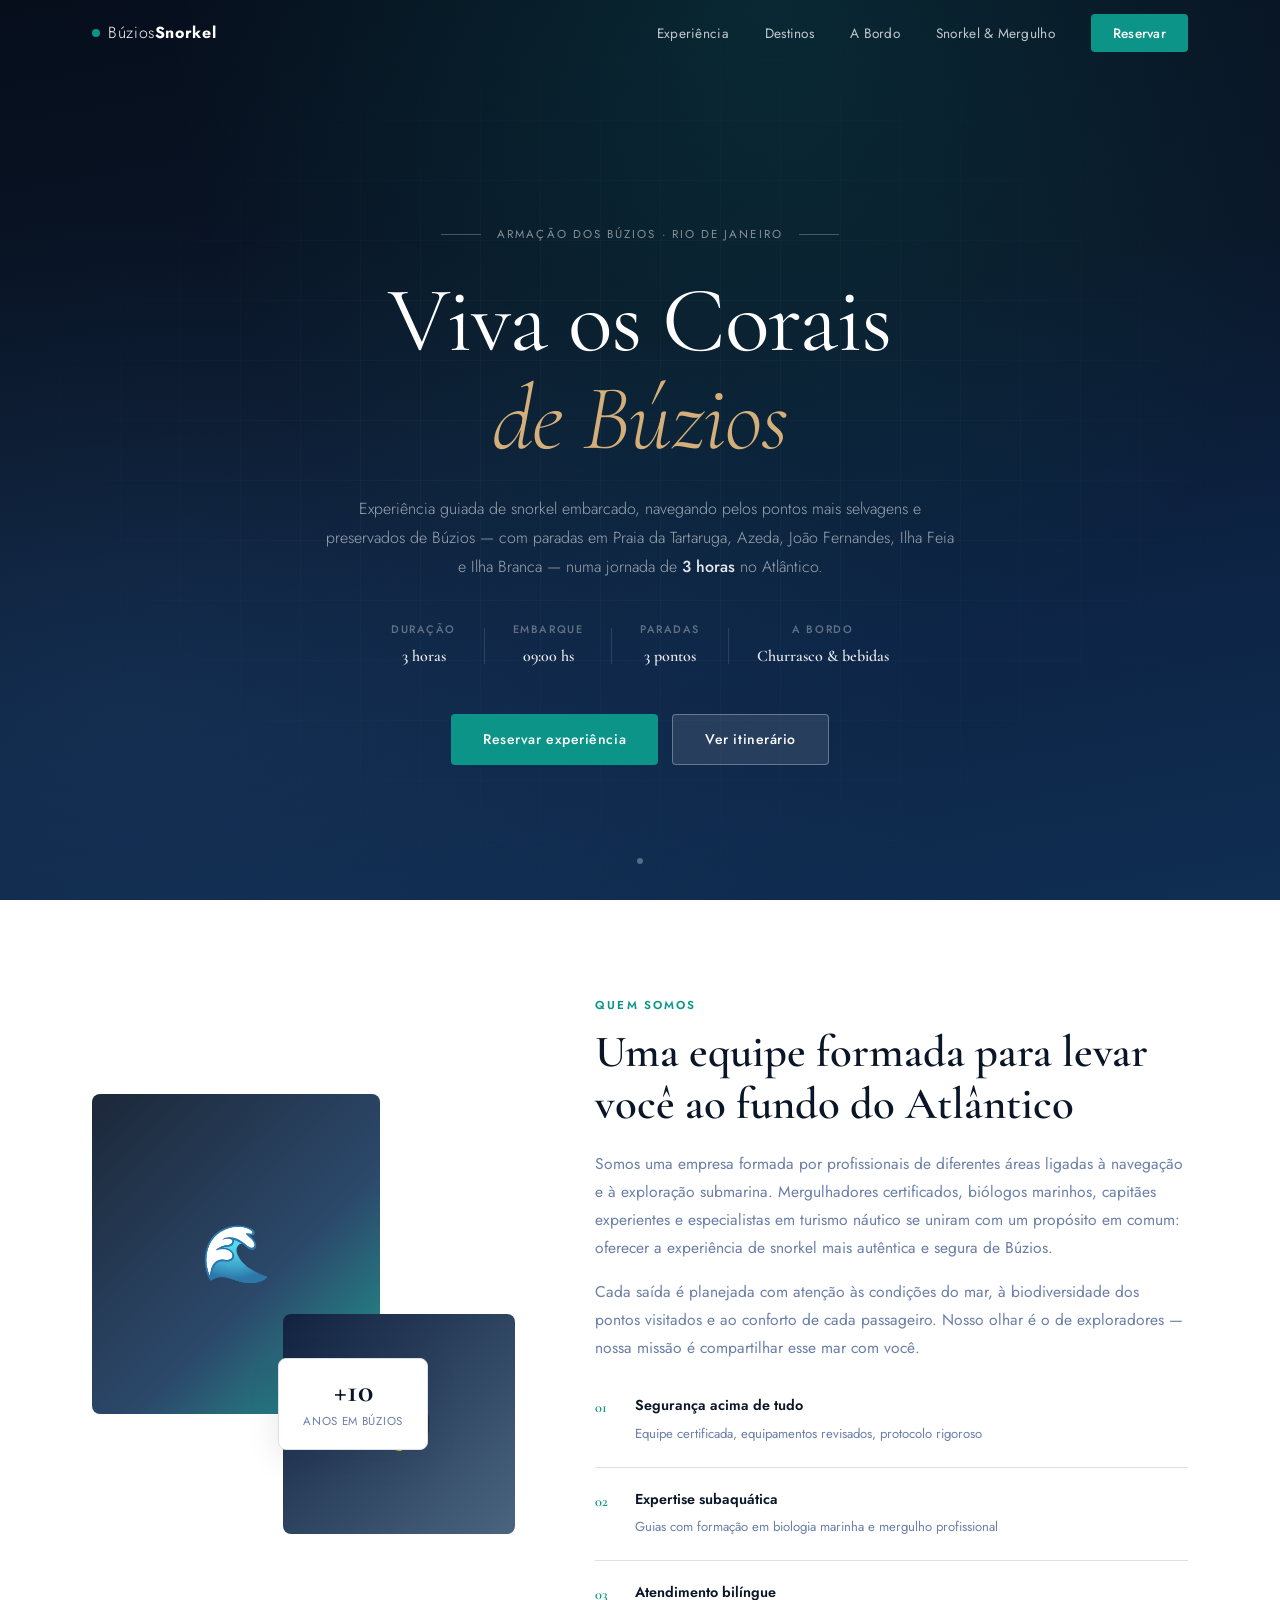
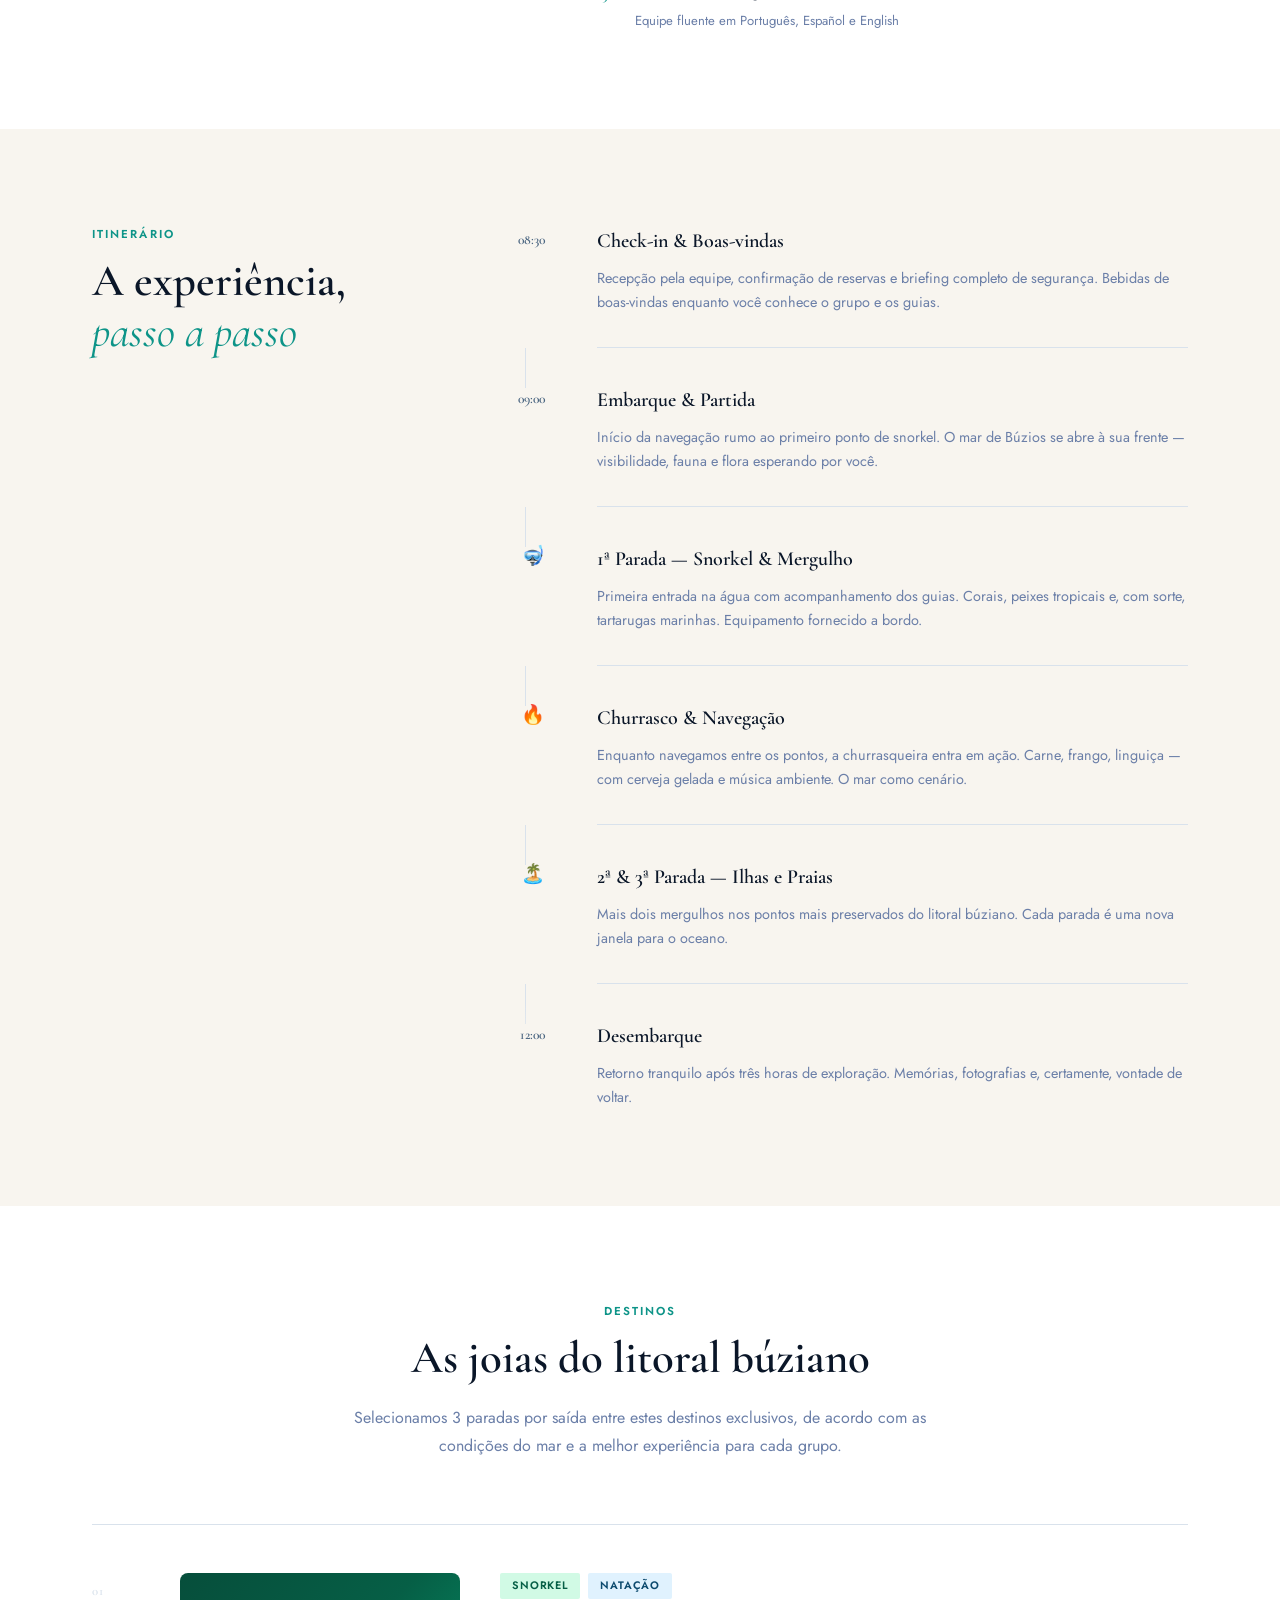
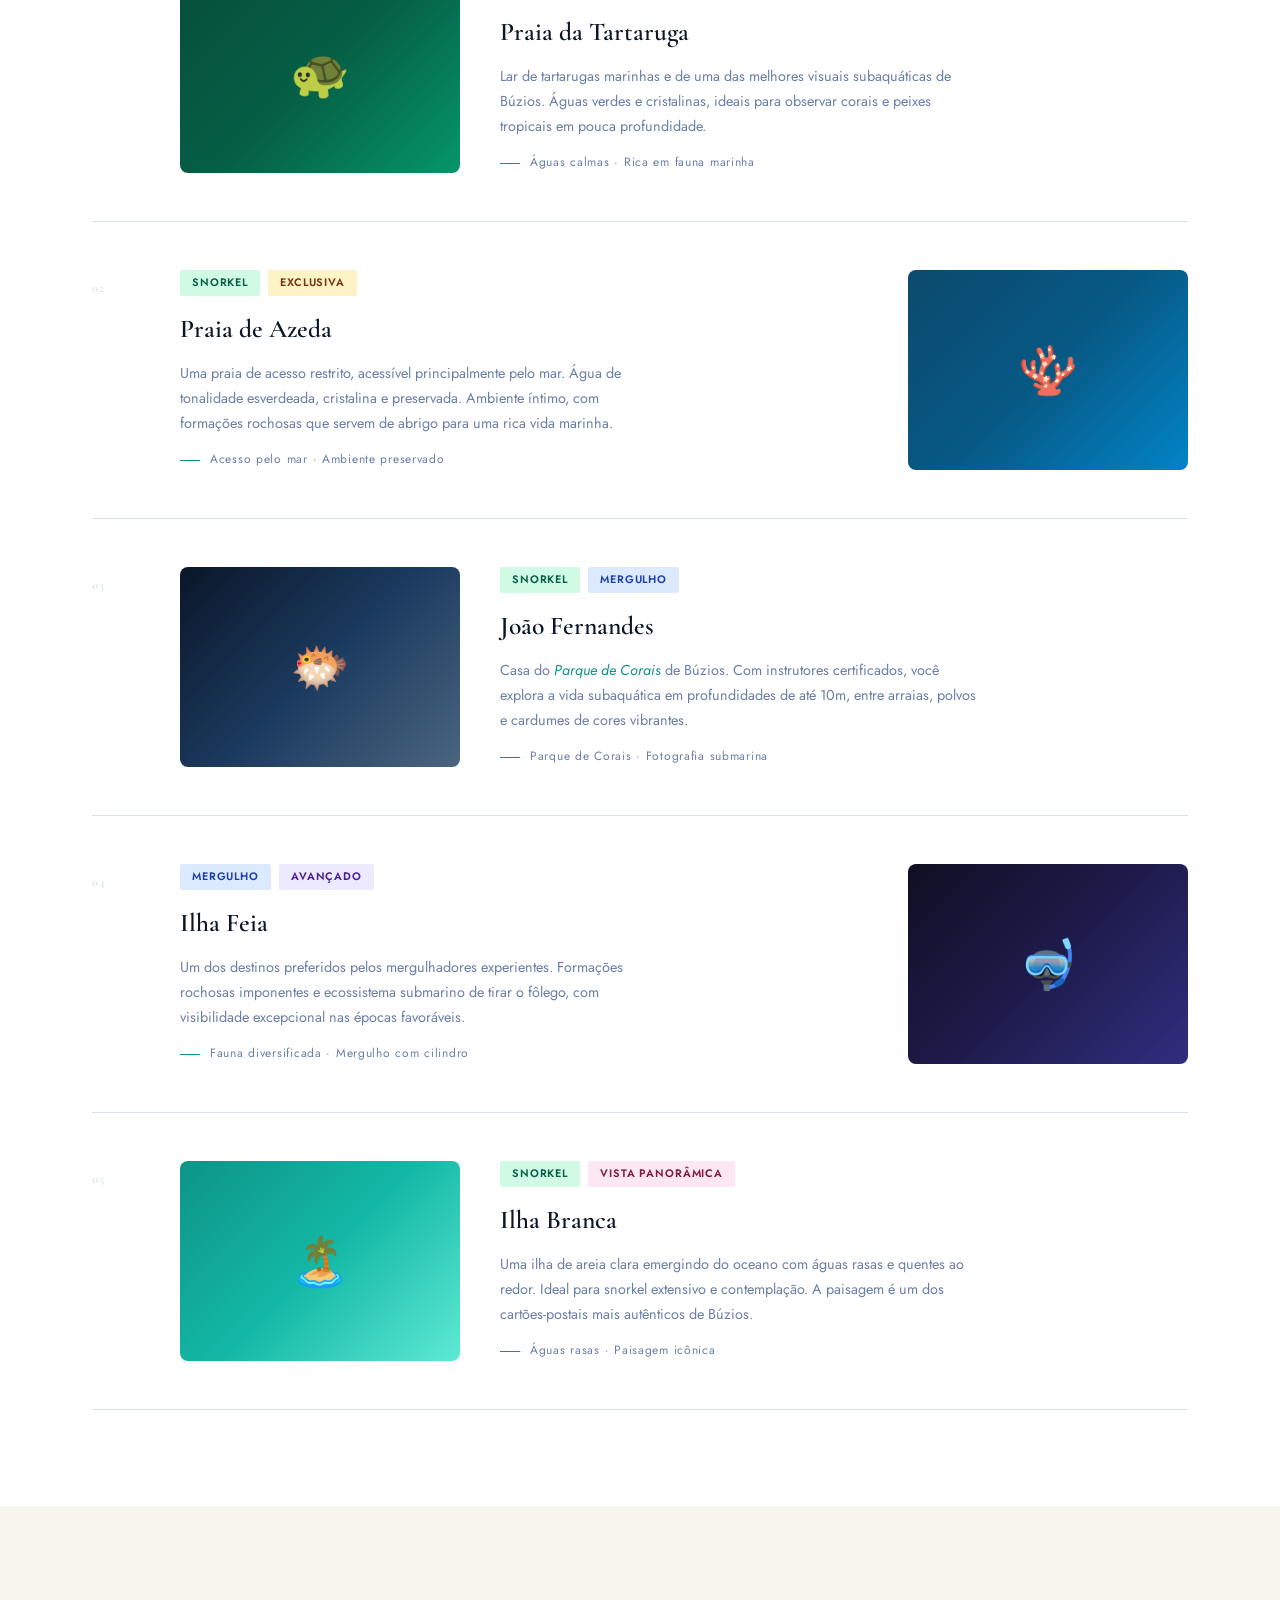
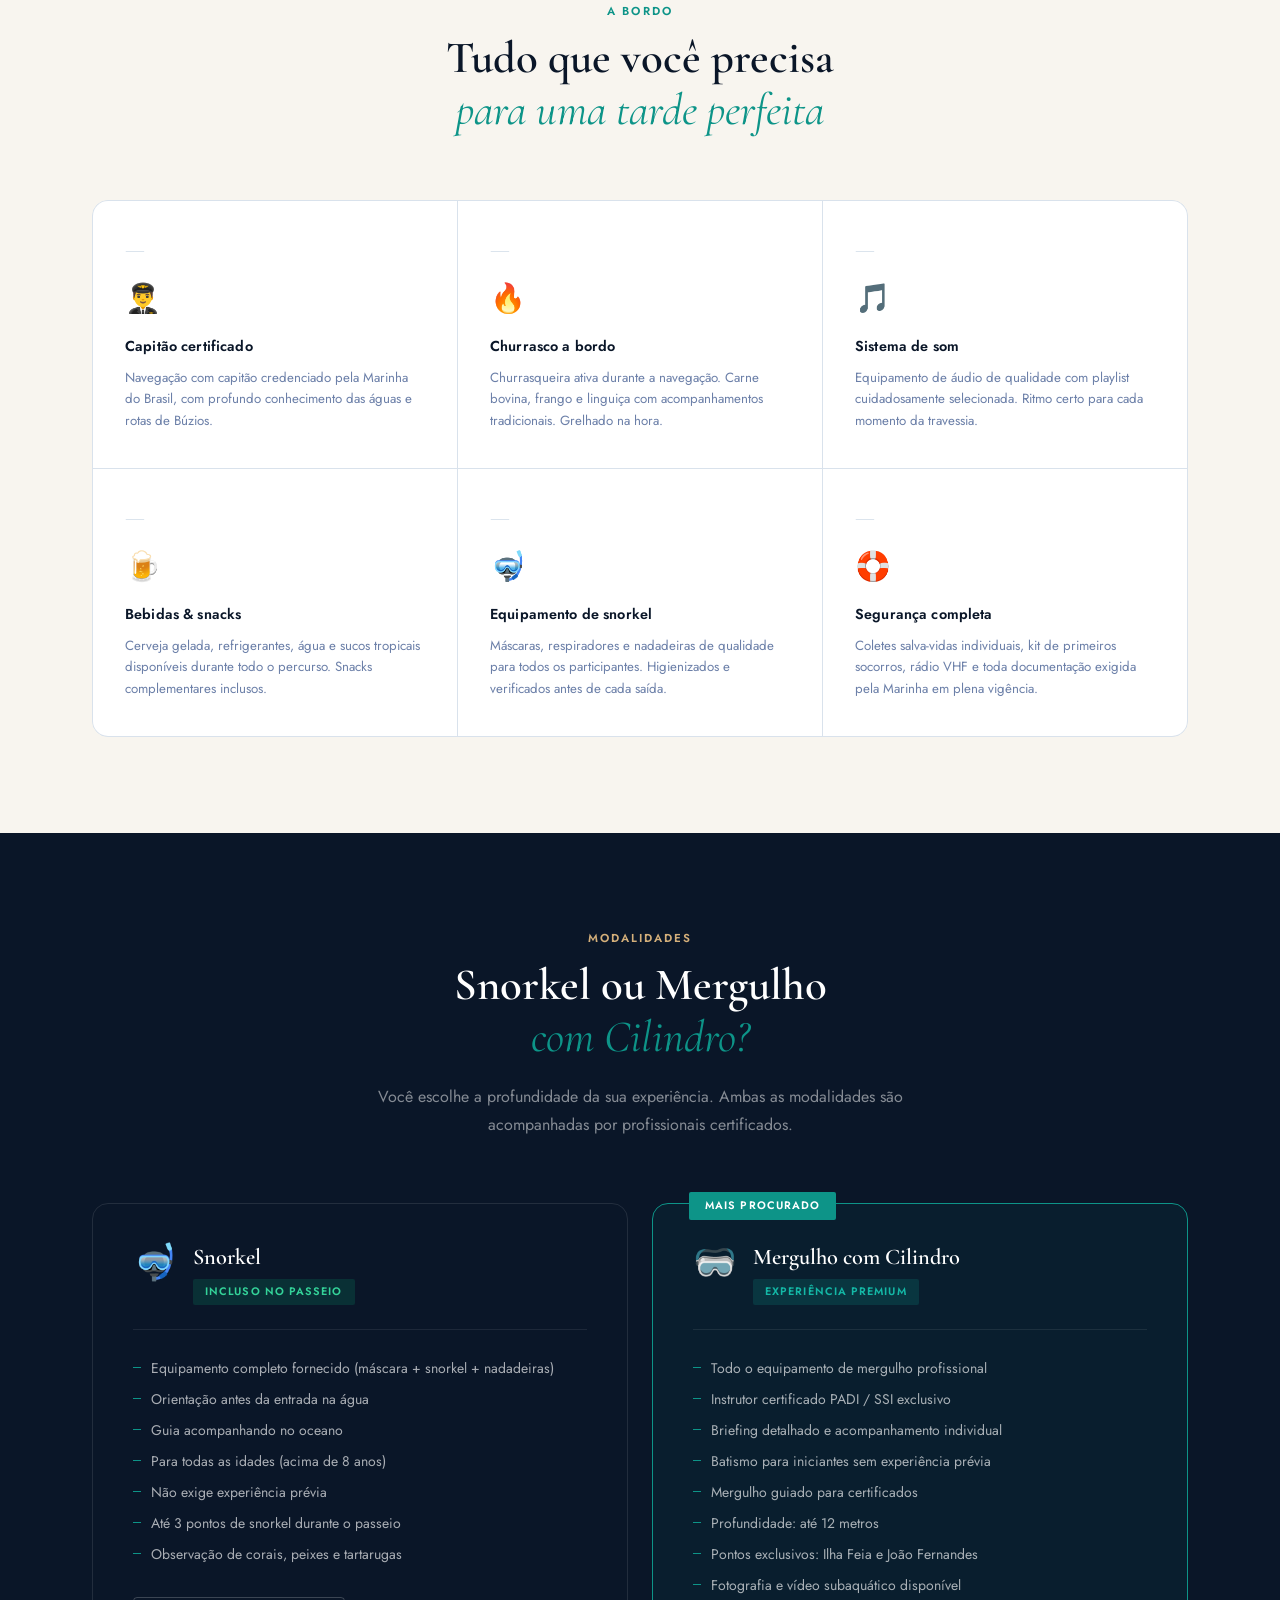
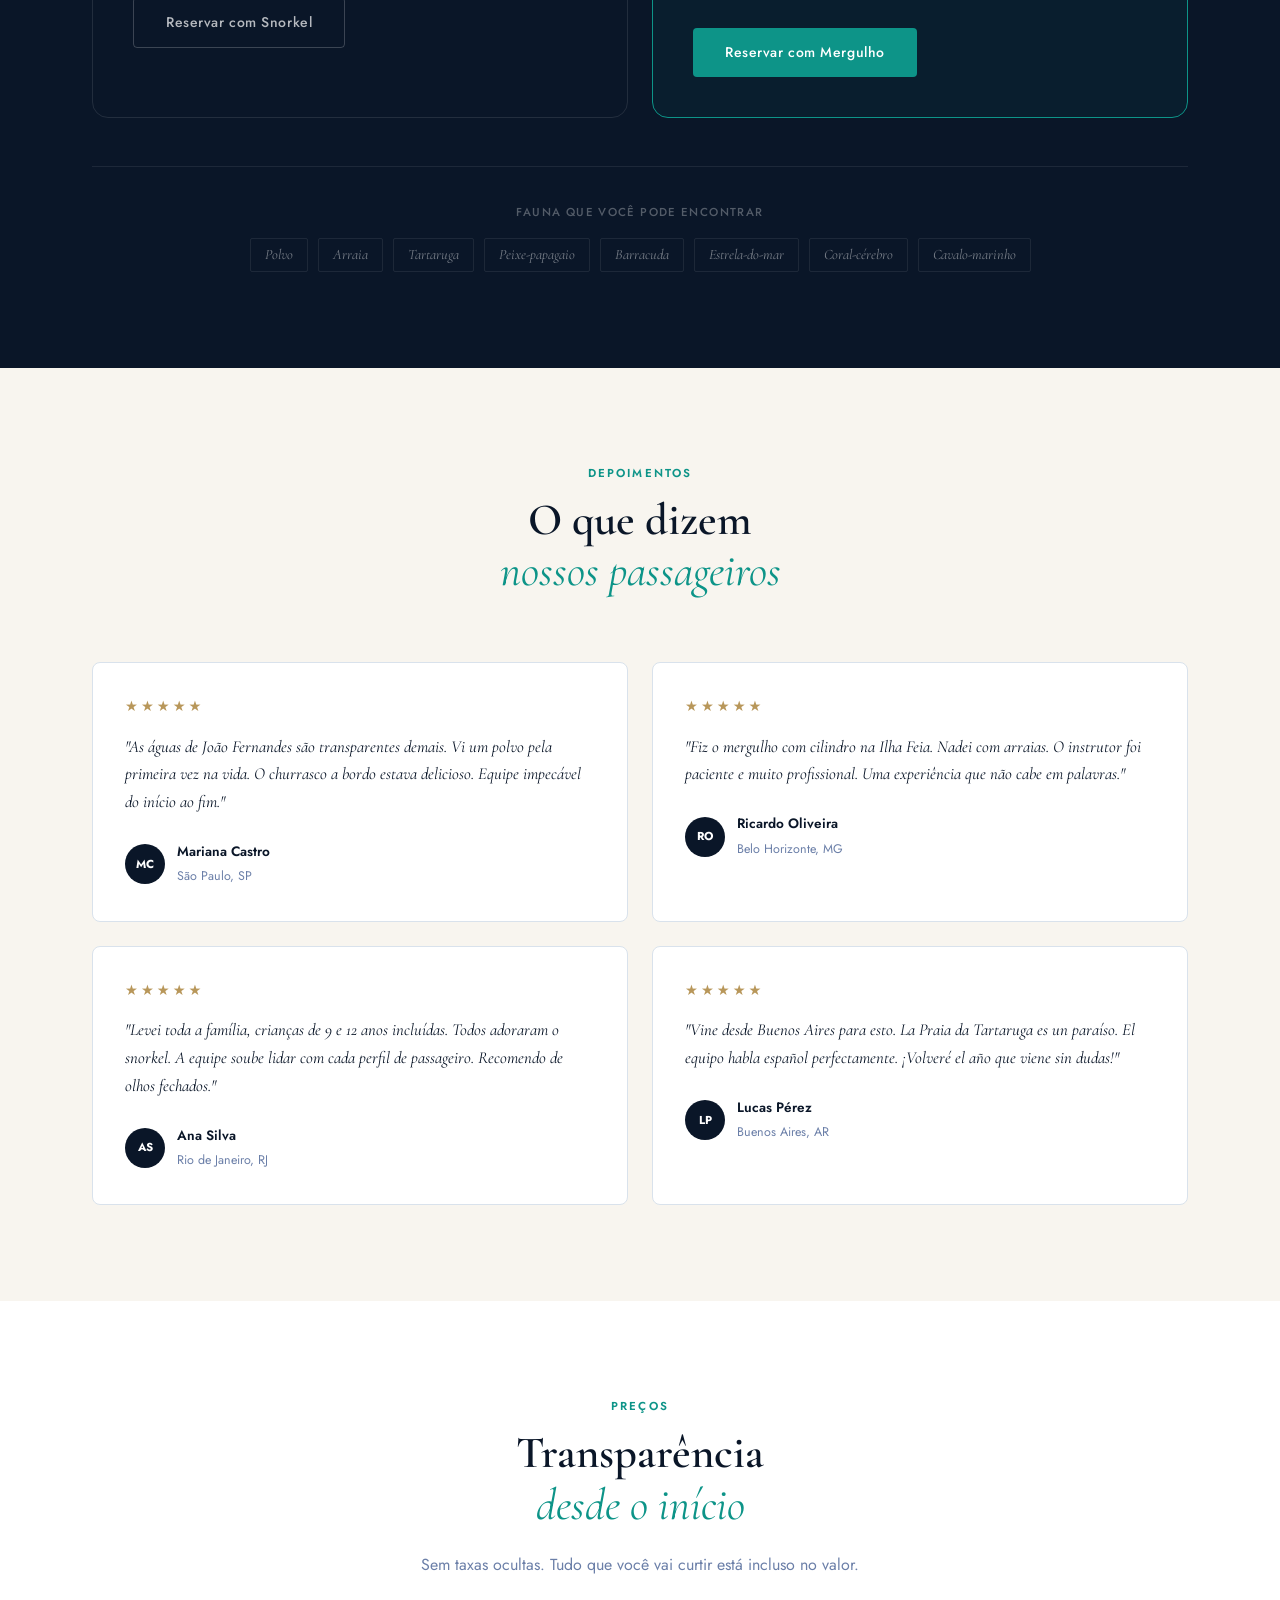
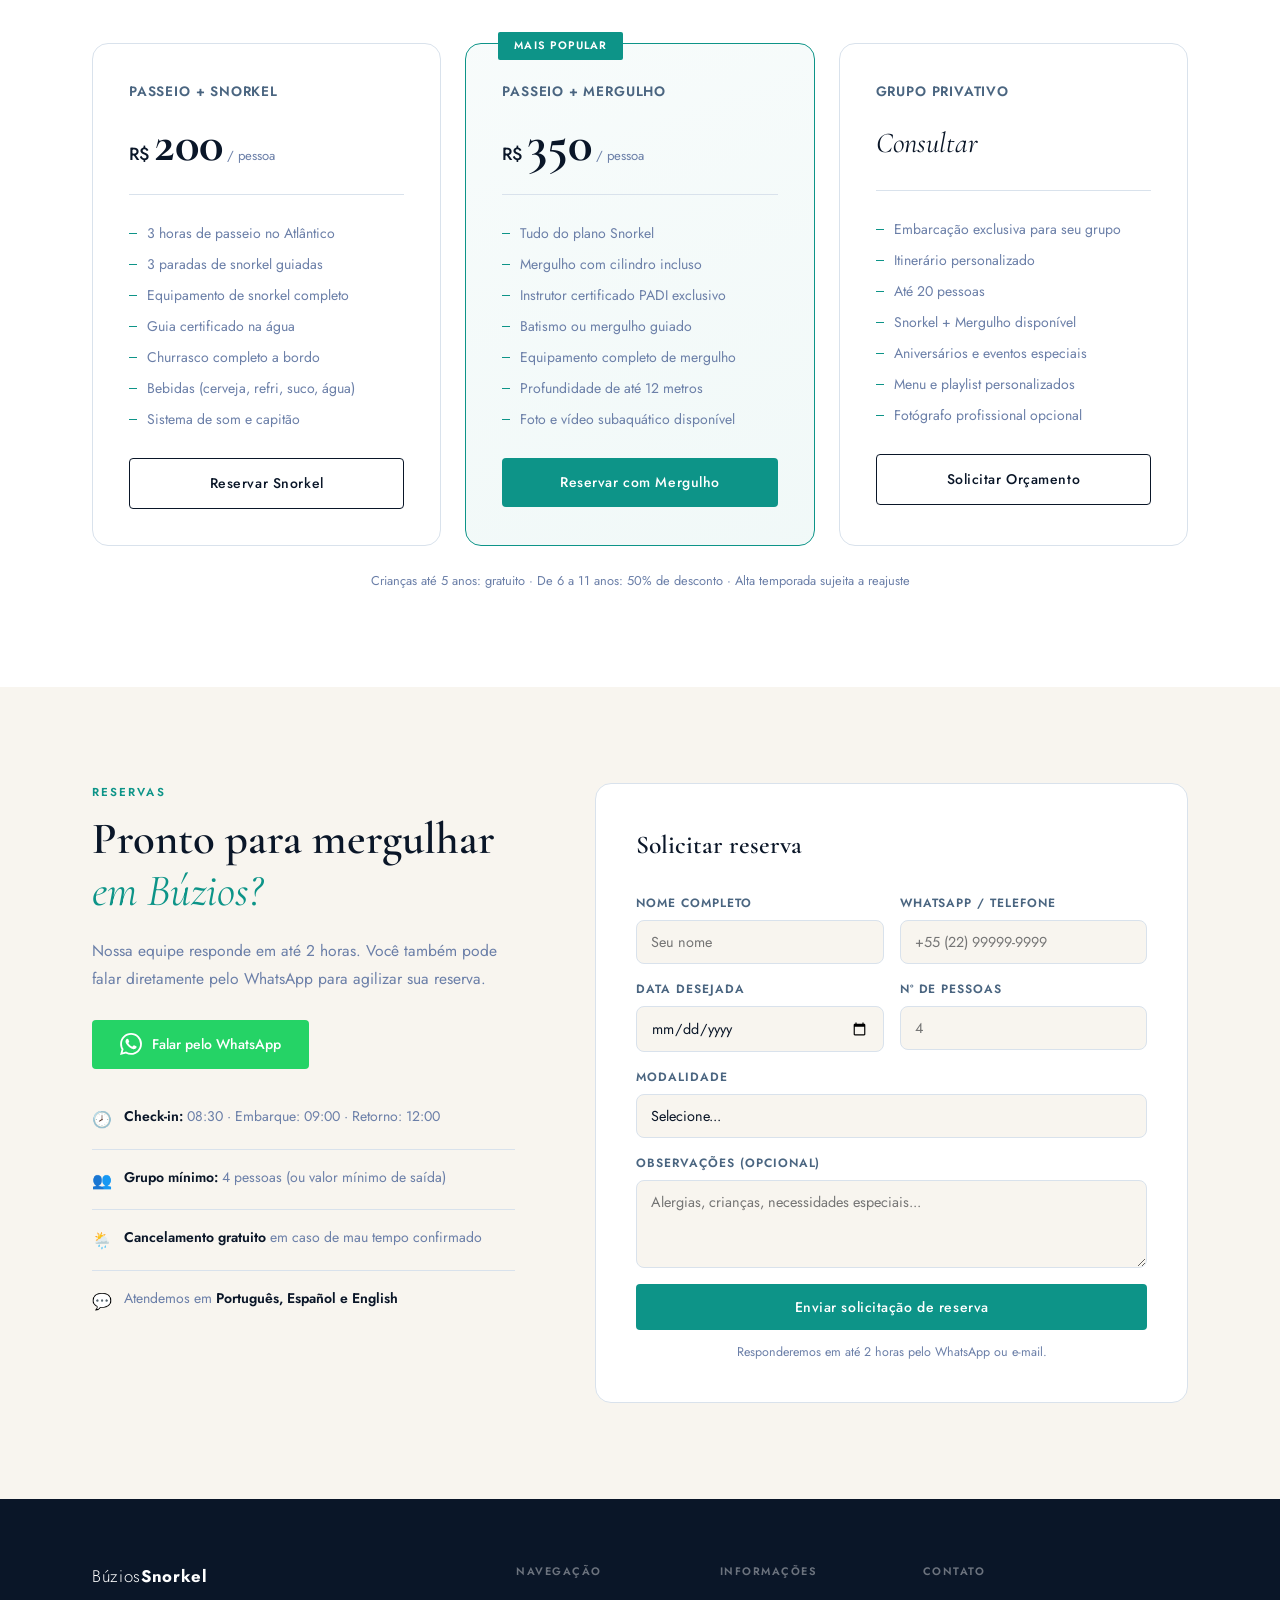
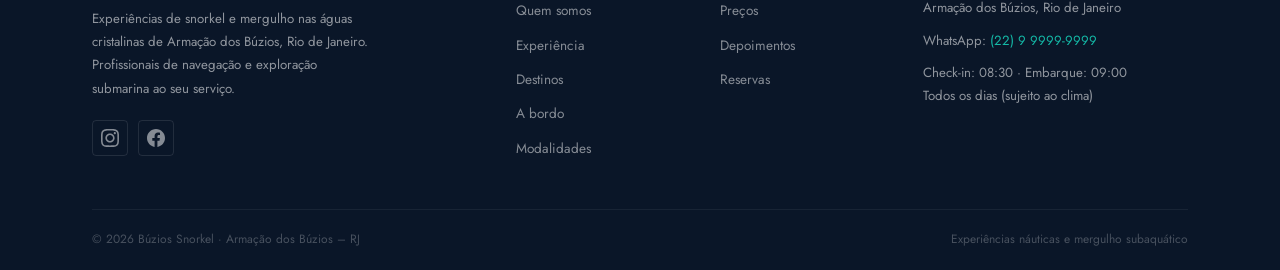
==== commit 29e33bff: "redesign: rebrand to Búzios Snorkel with editorial style overhaul - Project renamed to Búzios Snorke" ====
--- a/index.html
+++ b/index.html
@@ -3,11 +3,11 @@
 <head>
   <meta charset="UTF-8" />
   <meta name="viewport" content="width=device-width, initial-scale=1.0" />
-  <title>Barco Payos – Passeios de Snorkel e Mergulho em Búzios</title>
-  <meta name="description" content="Passeios de barco em Búzios com snorkel e mergulho. 3 horas explorando as praias mais bonitas: Tartaruga, Azeda, João Fernandes, Ilha Feia e Ilha Branca. Churrasco, bebidas e muito mais." />
+  <title>Búzios Snorkel – Experiência de Snorkel em Armação dos Búzios</title>
+  <meta name="description" content="Experiência guiada de snorkel embarcado em Búzios. Navegue pelos pontos mais preservados do litoral búziano em uma jornada de 3 horas no Atlântico." />
   <link rel="preconnect" href="https://fonts.googleapis.com" />
   <link rel="preconnect" href="https://fonts.gstatic.com" crossorigin />
-  <link href="https://fonts.googleapis.com/css2?family=Playfair+Display:wght@400;700&family=Inter:wght@300;400;500;600&display=swap" rel="stylesheet" />
+  <link href="https://fonts.googleapis.com/css2?family=Cormorant+Garamond:ital,wght@0,400;0,600;0,700;1,400;1,600&family=Jost:wght@300;400;500;600&display=swap" rel="stylesheet" />
   <link rel="stylesheet" href="styles.css" />
 </head>
 <body>
@@ -16,13 +16,13 @@
   <nav class="nav" id="nav">
     <div class="nav__container">
       <a href="#hero" class="nav__logo">
-        <span class="nav__logo-icon">⚓</span>
-        <span>Barco <strong>Payos</strong></span>
+        <span class="nav__logo-mark"></span>
+        <span>Búzios<strong>Snorkel</strong></span>
       </a>
       <ul class="nav__links">
-        <li><a href="#passeio">O Passeio</a></li>
+        <li><a href="#passeio">Experiência</a></li>
         <li><a href="#pontos">Destinos</a></li>
-        <li><a href="#barco">O Barco</a></li>
+        <li><a href="#barco">A Bordo</a></li>
         <li><a href="#snorkel">Snorkel & Mergulho</a></li>
         <li><a href="#reservar" class="nav__cta">Reservar</a></li>
       </ul>
@@ -31,123 +31,174 @@
       </button>
     </div>
     <div class="nav__mobile" id="mobileMenu">
-      <a href="#passeio" class="nav__mobile-link">O Passeio</a>
+      <a href="#passeio" class="nav__mobile-link">Experiência</a>
       <a href="#pontos" class="nav__mobile-link">Destinos</a>
-      <a href="#barco" class="nav__mobile-link">O Barco</a>
+      <a href="#barco" class="nav__mobile-link">A Bordo</a>
       <a href="#snorkel" class="nav__mobile-link">Snorkel & Mergulho</a>
-      <a href="#reservar" class="nav__mobile-link nav__mobile-cta">Reservar Agora</a>
+      <a href="#reservar" class="nav__mobile-cta">Reservar Agora</a>
     </div>
   </nav>
 
   <!-- ===== HERO ===== -->
   <section class="hero" id="hero">
-    <div class="hero__ocean"></div>
-    <div class="hero__overlay"></div>
-    <div class="hero__bubbles">
-      <div class="bubble bubble--1"></div>
-      <div class="bubble bubble--2"></div>
-      <div class="bubble bubble--3"></div>
-      <div class="bubble bubble--4"></div>
-      <div class="bubble bubble--5"></div>
-    </div>
+    <div class="hero__bg"></div>
     <div class="hero__content">
-      <p class="hero__eyebrow">Armação dos Búzios · Rio de Janeiro</p>
-      <h1 class="hero__title">Mergulhe no<br /><span class="hero__title-highlight">Paraíso</span> de Búzios</h1>
-      <p class="hero__subtitle">3 horas de passeio pelo mar cristalino · Snorkel · Churrasco · Boa música · Cerveja gelada</p>
-      <div class="hero__badges">
-        <span class="badge"><svg width="16" height="16" viewBox="0 0 24 24" fill="none" stroke="currentColor" stroke-width="2"><circle cx="12" cy="12" r="10"/><polyline points="12 6 12 12 16 14"/></svg> 3 horas</span>
-        <span class="badge">🐠 3 paradas de snorkel</span>
-        <span class="badge">🔥 Churrasco incluso</span>
-        <span class="badge">🍺 Bebidas a bordo</span>
+      <div class="hero__eyebrow">
+        <span class="hero__line"></span>
+        <span>Armação dos Búzios · Rio de Janeiro</span>
+        <span class="hero__line"></span>
+      </div>
+      <h1 class="hero__title">Viva os Corais<br/><em>de Búzios</em></h1>
+      <p class="hero__subtitle">Experiência guiada de snorkel embarcado, navegando pelos pontos mais selvagens e preservados de Búzios — com paradas em Praia da Tartaruga, Azeda, João Fernandes, Ilha Feia e Ilha Branca — numa jornada de <strong>3 horas</strong> no Atlântico.</p>
+      <div class="hero__meta">
+        <div class="hero__meta-item">
+          <span class="hero__meta-label">Duração</span>
+          <span class="hero__meta-value">3 horas</span>
+        </div>
+        <div class="hero__meta-sep"></div>
+        <div class="hero__meta-item">
+          <span class="hero__meta-label">Embarque</span>
+          <span class="hero__meta-value">09:00 hs</span>
+        </div>
+        <div class="hero__meta-sep"></div>
+        <div class="hero__meta-item">
+          <span class="hero__meta-label">Paradas</span>
+          <span class="hero__meta-value">3 pontos</span>
+        </div>
+        <div class="hero__meta-sep"></div>
+        <div class="hero__meta-item">
+          <span class="hero__meta-label">A bordo</span>
+          <span class="hero__meta-value">Churrasco & bebidas</span>
+        </div>
       </div>
       <div class="hero__actions">
-        <a href="#reservar" class="btn btn--primary">Reservar Agora</a>
-        <a href="#passeio" class="btn btn--ghost">Saiba mais</a>
-      </div>
-    </div>
-    <div class="hero__scroll">
-      <div class="hero__scroll-line"></div>
-    </div>
-  </section>
-
-  <!-- ===== SOBRE A EMPRESA ===== -->
+        <a href="#reservar" class="btn btn--primary">Reservar experiência</a>
+        <a href="#passeio" class="btn btn--ghost">Ver itinerário</a>
+      </div>
+    </div>
+    <div class="hero__scroll-hint">
+      <div class="hero__scroll-dot"></div>
+    </div>
+  </section>
+
+  <!-- ===== SOBRE ===== -->
   <section class="about" id="about">
     <div class="container">
       <div class="about__grid">
         <div class="about__visual">
-          <div class="about__img-wrap">
-            <div class="about__img about__img--main"></div>
-            <div class="about__img about__img--accent"></div>
-          </div>
-          <div class="about__badge-float">
-            <span class="about__years">+10</span>
-            <span>anos em Búzios</span>
+          <div class="about__img-stack">
+            <div class="about__img about__img--a">
+              <span>🌊</span>
+            </div>
+            <div class="about__img about__img--b">
+              <span>🐠</span>
+            </div>
+            <div class="about__stat">
+              <span class="about__stat-num">+10</span>
+              <span class="about__stat-label">anos em Búzios</span>
+            </div>
           </div>
         </div>
         <div class="about__text">
-          <span class="section-tag">Nossa história</span>
-          <h2 class="section-title">O Barco Payos nasce do amor pelo mar de Búzios</h2>
-          <p>O <strong>Barco Payos</strong> tem raízes profundas nas águas de Búzios. Com DNA da <strong>Vídeo Azul Profundo</strong> – referência em mergulho e exploração subaquática na região – o Payos carrega a expertise de quem conhece cada recife, cada banco de coral e cada cardume que habita este mar privilegiado.</p>
-          <p>Hoje somos uma empresa dedicada exclusivamente ao turismo náutico de excelência. Cada passeio é guiado por um <strong>capitão experiente e certificado</strong>, com paradas estratégicas nos pontos mais deslumbrantes do arquipélago búziano, onde você pode praticar snorkel ou mergulho com cilindro.</p>
-          <ul class="about__list">
-            <li><span class="check">✓</span> Equipe certificada em mergulho e salvamento</li>
-            <li><span class="check">✓</span> Todos os equipamentos de segurança a bordo</li>
-            <li><span class="check">✓</span> Guias bilíngues (Português / Español / English)</li>
-            <li><span class="check">✓</span> Parceiro oficial do Parque de Corais de João Fernandes</li>
+          <div class="section-eyebrow">Quem somos</div>
+          <h2 class="section-title">Uma equipe formada para levar você ao fundo do Atlântico</h2>
+          <p>Somos uma empresa formada por profissionais de diferentes áreas ligadas à navegação e à exploração submarina. Mergulhadores certificados, biólogos marinhos, capitães experientes e especialistas em turismo náutico se uniram com um propósito em comum: oferecer a experiência de snorkel mais autêntica e segura de Búzios.</p>
+          <p>Cada saída é planejada com atenção às condições do mar, à biodiversidade dos pontos visitados e ao conforto de cada passageiro. Nosso olhar é o de exploradores — nossa missão é compartilhar esse mar com você.</p>
+          <ul class="about__pillars">
+            <li>
+              <div class="about__pillar-icon">01</div>
+              <div>
+                <strong>Segurança acima de tudo</strong>
+                <span>Equipe certificada, equipamentos revisados, protocolo rigoroso</span>
+              </div>
+            </li>
+            <li>
+              <div class="about__pillar-icon">02</div>
+              <div>
+                <strong>Expertise subaquática</strong>
+                <span>Guias com formação em biologia marinha e mergulho profissional</span>
+              </div>
+            </li>
+            <li>
+              <div class="about__pillar-icon">03</div>
+              <div>
+                <strong>Atendimento bilíngue</strong>
+                <span>Equipe fluente em Português, Español e English</span>
+              </div>
+            </li>
           </ul>
         </div>
       </div>
     </div>
   </section>
 
-  <!-- ===== O PASSEIO ===== -->
+  <!-- ===== EXPERIÊNCIA / TIMELINE ===== -->
   <section class="tour" id="passeio">
-    <div class="tour__bg"></div>
-    <div class="container">
-      <div class="section-header">
-        <span class="section-tag section-tag--light">O Passeio</span>
-        <h2 class="section-title section-title--light">3 horas de pura aventura no Atlântico</h2>
-        <p class="section-subtitle">Partimos do cais de Armação dos Búzios e navegamos pelas praias e ilhas mais bonitas da Península. Cada parada foi escolhida a dedo pelas águas cristalinas e pela rica biodiversidade marinha.</p>
+    <div class="container">
+      <div class="section-header section-header--left">
+        <div class="section-eyebrow">Itinerário</div>
+        <h2 class="section-title">A experiência,<br/><em>passo a passo</em></h2>
       </div>
       <div class="timeline">
+        <div class="timeline__track"></div>
+
         <div class="timeline__item">
-          <div class="timeline__icon">🛳️</div>
-          <div class="timeline__content">
-            <span class="timeline__time">08:30</span>
-            <h3>Embarque no Porto Veleiro</h3>
-            <p>Recepção da equipe, check-in e briefing de segurança. Bebidas de boas-vindas a bordo.</p>
-          </div>
-        </div>
+          <div class="timeline__marker">
+            <span>08:30</span>
+          </div>
+          <div class="timeline__body">
+            <h3>Check-in & Boas-vindas</h3>
+            <p>Recepção pela equipe, confirmação de reservas e briefing completo de segurança. Bebidas de boas-vindas enquanto você conhece o grupo e os guias.</p>
+          </div>
+        </div>
+
         <div class="timeline__item">
-          <div class="timeline__icon">🐠</div>
-          <div class="timeline__content">
-            <span class="timeline__time">1ª Parada · ~30 min</span>
-            <h3>Snorkel & Mergulho</h3>
-            <p>Primeira parada em ponto de mergulho com equipamento completo de snorkel. Nossas águas têm visibilidade de até 15 metros.</p>
-          </div>
-        </div>
+          <div class="timeline__marker">
+            <span>09:00</span>
+          </div>
+          <div class="timeline__body">
+            <h3>Embarque & Partida</h3>
+            <p>Início da navegação rumo ao primeiro ponto de snorkel. O mar de Búzios se abre à sua frente — visibilidade, fauna e flora esperando por você.</p>
+          </div>
+        </div>
+
+        <div class="timeline__item timeline__item--highlight">
+          <div class="timeline__marker">
+            <span>🤿</span>
+          </div>
+          <div class="timeline__body">
+            <h3>1ª Parada — Snorkel & Mergulho</h3>
+            <p>Primeira entrada na água com acompanhamento dos guias. Corais, peixes tropicais e, com sorte, tartarugas marinhas. Equipamento fornecido a bordo.</p>
+          </div>
+        </div>
+
+        <div class="timeline__item timeline__item--highlight">
+          <div class="timeline__marker">
+            <span>🔥</span>
+          </div>
+          <div class="timeline__body">
+            <h3>Churrasco & Navegação</h3>
+            <p>Enquanto navegamos entre os pontos, a churrasqueira entra em ação. Carne, frango, linguiça — com cerveja gelada e música ambiente. O mar como cenário.</p>
+          </div>
+        </div>
+
+        <div class="timeline__item timeline__item--highlight">
+          <div class="timeline__marker">
+            <span>🏝️</span>
+          </div>
+          <div class="timeline__body">
+            <h3>2ª & 3ª Parada — Ilhas e Praias</h3>
+            <p>Mais dois mergulhos nos pontos mais preservados do litoral búziano. Cada parada é uma nova janela para o oceano.</p>
+          </div>
+        </div>
+
         <div class="timeline__item">
-          <div class="timeline__icon">🔥</div>
-          <div class="timeline__content">
-            <span class="timeline__time">Navegando · ~45 min</span>
-            <h3>Churrasco e Música</h3>
-            <p>Enquanto navegamos de uma parada a outra, a churrasqueira vai aquecendo! Carne, linguiça, frango, cerveja gelada e boa música.</p>
-          </div>
-        </div>
-        <div class="timeline__item">
-          <div class="timeline__icon">🏝️</div>
-          <div class="timeline__content">
-            <span class="timeline__time">2ª & 3ª Parada</span>
-            <h3>Praias e Ilhas Paradisíacas</h3>
-            <p>Mais dois pontos de parada para nadar, fazer snorkel ou simplesmente contemplar a natureza exuberante de Búzios.</p>
-          </div>
-        </div>
-        <div class="timeline__item">
-          <div class="timeline__icon">⚓</div>
-          <div class="timeline__content">
-            <span class="timeline__time">11:30</span>
-            <h3>Retorno ao Porto</h3>
-            <p>Chegada tranquila ao Porto Veleiro com memórias incríveis e, talvez, um novo amor pelo fundo do mar.</p>
+          <div class="timeline__marker">
+            <span>12:00</span>
+          </div>
+          <div class="timeline__body">
+            <h3>Desembarque</h3>
+            <p>Retorno tranquilo após três horas de exploração. Memórias, fotografias e, certamente, vontade de voltar.</p>
           </div>
         </div>
       </div>
@@ -158,262 +209,220 @@
   <section class="spots" id="pontos">
     <div class="container">
       <div class="section-header">
-        <span class="section-tag">Destinos</span>
+        <div class="section-eyebrow">Destinos</div>
         <h2 class="section-title">As joias do litoral búziano</h2>
-        <p class="section-subtitle">Escolhemos 3 pontos de parada entre esses destinos exclusivos a cada dia, de acordo com as condições do mar e a melhor experiência para o grupo.</p>
-      </div>
-      <div class="spots__grid">
-        <div class="spot-card spot-card--tartaruga">
-          <div class="spot-card__img"></div>
-          <div class="spot-card__body">
-            <div class="spot-card__tags">
-              <span class="tag tag--snorkel">🤿 Snorkel</span>
-              <span class="tag tag--swim">🏊 Natação</span>
+        <p class="section-desc">Selecionamos 3 paradas por saída entre estes destinos exclusivos, de acordo com as condições do mar e a melhor experiência para cada grupo.</p>
+      </div>
+      <div class="spots__list">
+
+        <div class="spot">
+          <div class="spot__number">01</div>
+          <div class="spot__visual spot__visual--tartaruga">
+            <span>🐢</span>
+          </div>
+          <div class="spot__info">
+            <div class="spot__tags">
+              <span class="stag stag--snorkel">Snorkel</span>
+              <span class="stag stag--swim">Natação</span>
             </div>
             <h3>Praia da Tartaruga</h3>
-            <p>Famosa pelas tartarugas marinhas que aninhavam aqui, esta praia de 2 km tem águas verdes e transparentes, ideais para observar corais coloridos e peixes tropicais. Um dos pontos mais fotogênicos de Búzios.</p>
-            <div class="spot-card__info">
-              <span>🌊 Águas calmas</span>
-              <span>🐢 Vida marinha rica</span>
-            </div>
-          </div>
-        </div>
-        <div class="spot-card spot-card--azeda">
-          <div class="spot-card__img"></div>
-          <div class="spot-card__body">
-            <div class="spot-card__tags">
-              <span class="tag tag--snorkel">🤿 Snorkel</span>
-              <span class="tag tag--exclusive">✨ Exclusiva</span>
+            <p>Lar de tartarugas marinhas e de uma das melhores visuais subaquáticas de Búzios. Águas verdes e cristalinas, ideais para observar corais e peixes tropicais em pouca profundidade.</p>
+            <div class="spot__detail">
+              <span>Águas calmas · Rica em fauna marinha</span>
+            </div>
+          </div>
+        </div>
+
+        <div class="spot spot--reverse">
+          <div class="spot__number">02</div>
+          <div class="spot__visual spot__visual--azeda">
+            <span>🪸</span>
+          </div>
+          <div class="spot__info">
+            <div class="spot__tags">
+              <span class="stag stag--snorkel">Snorkel</span>
+              <span class="stag stag--exclusive">Exclusiva</span>
             </div>
             <h3>Praia de Azeda</h3>
-            <p>Uma pérola escondida entre rochas, com água cristalina de tom esverdeado. A pequena praia de Azeda e sua irmã Azedinha são acessíveis principalmente pelo mar, garantindo um ambiente preservado e íntimo.</p>
-            <div class="spot-card__info">
-              <span>🪸 Corais próximos</span>
-              <span>🤍 Pouco frequentada</span>
-            </div>
-          </div>
-        </div>
-        <div class="spot-card spot-card--joao">
-          <div class="spot-card__img"></div>
-          <div class="spot-card__body">
-            <div class="spot-card__tags">
-              <span class="tag tag--snorkel">🤿 Snorkel</span>
-              <span class="tag tag--dive">🥽 Mergulho</span>
+            <p>Uma praia de acesso restrito, acessível principalmente pelo mar. Água de tonalidade esverdeada, cristalina e preservada. Ambiente íntimo, com formações rochosas que servem de abrigo para uma rica vida marinha.</p>
+            <div class="spot__detail">
+              <span>Acesso pelo mar · Ambiente preservado</span>
+            </div>
+          </div>
+        </div>
+
+        <div class="spot">
+          <div class="spot__number">03</div>
+          <div class="spot__visual spot__visual--joao">
+            <span>🐡</span>
+          </div>
+          <div class="spot__info">
+            <div class="spot__tags">
+              <span class="stag stag--snorkel">Snorkel</span>
+              <span class="stag stag--dive">Mergulho</span>
             </div>
             <h3>João Fernandes</h3>
-            <p>Lar do <strong>Parque de Corais</strong> de Búzios. Junto com instrutores certificados, você pode explorar a vida subaquática em profundidades de até 10m, observando arraias, polvos e cardumes coloridos.</p>
-            <div class="spot-card__info">
-              <span>🐡 Parque de Corais</span>
-              <span>📸 Fotografia submarina</span>
-            </div>
-          </div>
-        </div>
-        <div class="spot-card spot-card--feia">
-          <div class="spot-card__img"></div>
-          <div class="spot-card__body">
-            <div class="spot-card__tags">
-              <span class="tag tag--dive">🥽 Mergulho</span>
-              <span class="tag tag--advanced">🔵 Avançado</span>
+            <p>Casa do <em>Parque de Corais</em> de Búzios. Com instrutores certificados, você explora a vida subaquática em profundidades de até 10m, entre arraias, polvos e cardumes de cores vibrantes.</p>
+            <div class="spot__detail">
+              <span>Parque de Corais · Fotografia submarina</span>
+            </div>
+          </div>
+        </div>
+
+        <div class="spot spot--reverse">
+          <div class="spot__number">04</div>
+          <div class="spot__visual spot__visual--feia">
+            <span>🤿</span>
+          </div>
+          <div class="spot__info">
+            <div class="spot__tags">
+              <span class="stag stag--dive">Mergulho</span>
+              <span class="stag stag--advanced">Avançado</span>
             </div>
             <h3>Ilha Feia</h3>
-            <p>A Ilha Feia é um dos destinos preferidos dos mergulhadores mais experientes. Formações rochosas imponentes e um ecossistema submarino de tirar o fôlego, com visibilidade excepcional nas épocas certas.</p>
-            <div class="spot-card__info">
-              <span>🐠 Fauna diversificada</span>
-              <span>🌊 Mergulho com cilindro</span>
-            </div>
-          </div>
-        </div>
-        <div class="spot-card spot-card--branca">
-          <div class="spot-card__img"></div>
-          <div class="spot-card__body">
-            <div class="spot-card__tags">
-              <span class="tag tag--snorkel">🤿 Snorkel</span>
-              <span class="tag tag--scenic">🌅 Vista panorâmica</span>
+            <p>Um dos destinos preferidos pelos mergulhadores experientes. Formações rochosas imponentes e ecossistema submarino de tirar o fôlego, com visibilidade excepcional nas épocas favoráveis.</p>
+            <div class="spot__detail">
+              <span>Fauna diversificada · Mergulho com cilindro</span>
+            </div>
+          </div>
+        </div>
+
+        <div class="spot">
+          <div class="spot__number">05</div>
+          <div class="spot__visual spot__visual--branca">
+            <span>🏝️</span>
+          </div>
+          <div class="spot__info">
+            <div class="spot__tags">
+              <span class="stag stag--snorkel">Snorkel</span>
+              <span class="stag stag--scenic">Vista panorâmica</span>
             </div>
             <h3>Ilha Branca</h3>
-            <p>Ilha de areia branca que emerge do mar como um sonho. Águas rasas e quentes ao redor permitem exploração com snorkel em toda a extensão. A paisagem é um cartão-postal de Búzios.</p>
-            <div class="spot-card__info">
-              <span>🏖️ Praia de areia branca</span>
-              <span>☀️ Águas rasas e quentes</span>
-            </div>
-          </div>
-        </div>
-      </div>
-    </div>
-  </section>
-
-  <!-- ===== O BARCO ===== -->
+            <p>Uma ilha de areia clara emergindo do oceano com águas rasas e quentes ao redor. Ideal para snorkel extensivo e contemplação. A paisagem é um dos cartões-postais mais autênticos de Búzios.</p>
+            <div class="spot__detail">
+              <span>Águas rasas · Paisagem icônica</span>
+            </div>
+          </div>
+        </div>
+
+      </div>
+    </div>
+  </section>
+
+  <!-- ===== A BORDO ===== -->
   <section class="vessel" id="barco">
     <div class="container">
+      <div class="section-header">
+        <div class="section-eyebrow">A bordo</div>
+        <h2 class="section-title">Tudo que você precisa<br/><em>para uma tarde perfeita</em></h2>
+      </div>
       <div class="vessel__grid">
-        <div class="vessel__text">
-          <span class="section-tag">A bordo</span>
-          <h2 class="section-title">O Barco Payos: conforto e tradição no mar de Búzios</h2>
-          <p>Nosso barco foi pensado para proporcionar a melhor experiência náutica de Búzios. Amplo, seguro e equipado com tudo que você precisa para uma tarde inesquecível no mar.</p>
-          <div class="vessel__features">
-            <div class="vessel__feature">
-              <div class="vessel__feature-icon">👨‍✈️</div>
-              <div>
-                <h4>Capitão Experiente</h4>
-                <p>Capitão certificado com anos de navegação nas águas de Búzios. Sua segurança é nossa prioridade número um.</p>
-              </div>
-            </div>
-            <div class="vessel__feature">
-              <div class="vessel__feature-icon">🔥</div>
-              <div>
-                <h4>Churrasqueira a Bordo</h4>
-                <p>Serviço completo de churrasco com carne, frango, linguiça e os clássicos acompanhamentos. Grelhado fresco enquanto você aprecia a vista.</p>
-              </div>
-            </div>
-            <div class="vessel__feature">
-              <div class="vessel__feature-icon">🎵</div>
-              <div>
-                <h4>Sistema de Som</h4>
-                <p>Equipamento de áudio de qualidade com playlist tropical. Axé, pagode, reggae e os clássicos do verão carioca.</p>
-              </div>
-            </div>
-            <div class="vessel__feature">
-              <div class="vessel__feature-icon">🍺</div>
-              <div>
-                <h4>Bebidas & Snacks</h4>
-                <p>Cerveja gelada, refrigerantes, caipirinha e opções de sucos tropicais. Snacks para complementar o passeio.</p>
-              </div>
-            </div>
-            <div class="vessel__feature">
-              <div class="vessel__feature-icon">🤿</div>
-              <div>
-                <h4>Equipamento de Snorkel</h4>
-                <p>Máscaras, snorkels e nadadeiras de qualidade disponíveis a bordo para todos os participantes.</p>
-              </div>
-            </div>
-            <div class="vessel__feature">
-              <div class="vessel__feature-icon">🛟</div>
-              <div>
-                <h4>Segurança Total</h4>
-                <p>Coletes salva-vidas para todos, kit de primeiros socorros, rádio VHF e toda a documentação da Marinha em dia.</p>
-              </div>
-            </div>
-          </div>
-        </div>
-        <div class="vessel__visual">
-          <div class="vessel__mockup">
-            <div class="vessel__illustration">
-              <svg viewBox="0 0 400 300" class="boat-svg" xmlns="http://www.w3.org/2000/svg">
-                <!-- Water -->
-                <defs>
-                  <linearGradient id="waterGrad" x1="0%" y1="0%" x2="0%" y2="100%">
-                    <stop offset="0%" style="stop-color:#0ea5e9;stop-opacity:0.8"/>
-                    <stop offset="100%" style="stop-color:#0369a1;stop-opacity:1"/>
-                  </linearGradient>
-                  <linearGradient id="boatGrad" x1="0%" y1="0%" x2="0%" y2="100%">
-                    <stop offset="0%" style="stop-color:#7c3aed"/>
-                    <stop offset="100%" style="stop-color:#4c1d95"/>
-                  </linearGradient>
-                  <linearGradient id="skyGrad" x1="0%" y1="0%" x2="0%" y2="100%">
-                    <stop offset="0%" style="stop-color:#bae6fd"/>
-                    <stop offset="100%" style="stop-color:#7dd3fc"/>
-                  </linearGradient>
-                </defs>
-                <!-- Sky -->
-                <rect width="400" height="180" fill="url(#skyGrad)" rx="12"/>
-                <!-- Sun -->
-                <circle cx="340" cy="50" r="28" fill="#fbbf24" opacity="0.9"/>
-                <circle cx="340" cy="50" r="22" fill="#fde68a"/>
-                <!-- Clouds -->
-                <ellipse cx="80" cy="55" rx="45" ry="20" fill="white" opacity="0.8"/>
-                <ellipse cx="60" cy="60" rx="30" ry="16" fill="white" opacity="0.8"/>
-                <ellipse cx="210" cy="40" rx="35" ry="15" fill="white" opacity="0.7"/>
-                <!-- Water -->
-                <rect x="0" y="165" width="400" height="135" fill="url(#waterGrad)" rx="0"/>
-                <!-- Water waves -->
-                <path d="M0 175 Q50 165 100 175 Q150 185 200 175 Q250 165 300 175 Q350 185 400 175" stroke="#38bdf8" fill="none" stroke-width="2" opacity="0.5"/>
-                <path d="M0 190 Q60 180 120 190 Q180 200 240 190 Q300 180 360 190 Q380 195 400 190" stroke="#38bdf8" fill="none" stroke-width="1.5" opacity="0.4"/>
-                <!-- Boat hull -->
-                <path d="M80 195 L80 230 Q200 250 320 230 L320 195 Z" fill="url(#boatGrad)"/>
-                <path d="M80 195 L320 195 L310 210 L90 210 Z" fill="#6d28d9"/>
-                <!-- Deck -->
-                <rect x="90" y="170" width="220" height="28" rx="4" fill="#e2e8f0"/>
-                <!-- Cabin -->
-                <rect x="140" y="140" width="100" height="35" rx="6" fill="#f1f5f9"/>
-                <rect x="150" y="148" width="20" height="20" rx="3" fill="#bae6fd"/>
-                <rect x="185" y="148" width="20" height="20" rx="3" fill="#bae6fd"/>
-                <rect x="220" y="148" width="10" height="20" rx="3" fill="#bae6fd"/>
-                <!-- Mast -->
-                <rect x="197" y="60" width="6" height="115" fill="#92400e"/>
-                <!-- Flag -->
-                <path d="M203 65 L240 78 L203 91 Z" fill="#ef4444"/>
-                <!-- Ropes/decorations -->
-                <line x1="90" y1="170" x2="203" y2="100" stroke="#92400e" stroke-width="1.5" opacity="0.7"/>
-                <line x1="310" y1="170" x2="203" y2="100" stroke="#92400e" stroke-width="1.5" opacity="0.7"/>
-                <!-- Snorkel person in water -->
-                <circle cx="350" cy="215" r="12" fill="#fbbf24"/>
-                <rect x="342" y="210" width="16" height="3" rx="1.5" fill="#0ea5e9"/>
-                <path d="M356 210 L365 200" stroke="#0ea5e9" stroke-width="2"/>
-                <!-- Fish -->
-                <ellipse cx="140" cy="255" rx="10" ry="6" fill="#f97316" opacity="0.8"/>
-                <path d="M130 255 L122 249 L122 261 Z" fill="#f97316" opacity="0.8"/>
-                <circle cx="145" cy="253" r="2" fill="#1e293b"/>
-                <ellipse cx="60" cy="268" rx="7" ry="4" fill="#06b6d4" opacity="0.7"/>
-                <path d="M53 268 L47 264 L47 272 Z" fill="#06b6d4" opacity="0.7"/>
-                <!-- Text -->
-                <text x="200" y="237" text-anchor="middle" font-family="Georgia" font-size="13" font-weight="bold" fill="white" opacity="0.95">B A R C O  P A Y O S</text>
-              </svg>
-            </div>
-          </div>
-        </div>
+
+        <div class="vessel__feature">
+          <div class="vessel__feature-num">—</div>
+          <div class="vessel__feature-icon">👨‍✈️</div>
+          <h4>Capitão certificado</h4>
+          <p>Navegação com capitão credenciado pela Marinha do Brasil, com profundo conhecimento das águas e rotas de Búzios.</p>
+        </div>
+
+        <div class="vessel__feature">
+          <div class="vessel__feature-num">—</div>
+          <div class="vessel__feature-icon">🔥</div>
+          <h4>Churrasco a bordo</h4>
+          <p>Churrasqueira ativa durante a navegação. Carne bovina, frango e linguiça com acompanhamentos tradicionais. Grelhado na hora.</p>
+        </div>
+
+        <div class="vessel__feature">
+          <div class="vessel__feature-num">—</div>
+          <div class="vessel__feature-icon">🎵</div>
+          <h4>Sistema de som</h4>
+          <p>Equipamento de áudio de qualidade com playlist cuidadosamente selecionada. Ritmo certo para cada momento da travessia.</p>
+        </div>
+
+        <div class="vessel__feature">
+          <div class="vessel__feature-num">—</div>
+          <div class="vessel__feature-icon">🍺</div>
+          <h4>Bebidas & snacks</h4>
+          <p>Cerveja gelada, refrigerantes, água e sucos tropicais disponíveis durante todo o percurso. Snacks complementares inclusos.</p>
+        </div>
+
+        <div class="vessel__feature">
+          <div class="vessel__feature-num">—</div>
+          <div class="vessel__feature-icon">🤿</div>
+          <h4>Equipamento de snorkel</h4>
+          <p>Máscaras, respiradores e nadadeiras de qualidade para todos os participantes. Higienizados e verificados antes de cada saída.</p>
+        </div>
+
+        <div class="vessel__feature">
+          <div class="vessel__feature-num">—</div>
+          <div class="vessel__feature-icon">🛟</div>
+          <h4>Segurança completa</h4>
+          <p>Coletes salva-vidas individuais, kit de primeiros socorros, rádio VHF e toda documentação exigida pela Marinha em plena vigência.</p>
+        </div>
+
       </div>
     </div>
   </section>
 
   <!-- ===== SNORKEL & MERGULHO ===== -->
   <section class="snorkel" id="snorkel">
-    <div class="snorkel__bg"></div>
     <div class="container">
       <div class="section-header">
-        <span class="section-tag section-tag--light">Embaixo d'água</span>
-        <h2 class="section-title section-title--light">Snorkel ou Mergulho?<br/>Você escolhe a aventura.</h2>
-      </div>
-      <div class="snorkel__grid">
-        <div class="snorkel__card">
-          <div class="snorkel__card-header snorkel__card-header--snorkel">
-            <span class="snorkel__icon">🤿</span>
-            <h3>Snorkel</h3>
-            <span class="snorkel__label">Incluso no passeio</span>
-          </div>
-          <ul class="snorkel__list">
-            <li>✓ Equipamento completo fornecido (máscara + snorkel + nadadeiras)</li>
-            <li>✓ Instruções básicas antes da entrada na água</li>
-            <li>✓ Guia na água durante as paradas</li>
-            <li>✓ Adequado para todas as idades (acima de 8 anos)</li>
-            <li>✓ Não precisa saber nadar (com colete)</li>
-            <li>✓ Até 3 pontos de snorkel durante o passeio</li>
-            <li>✓ Observação de corais, peixes tropicais e tartarugas</li>
+        <div class="section-eyebrow">Modalidades</div>
+        <h2 class="section-title">Snorkel ou Mergulho<br/><em>com Cilindro?</em></h2>
+        <p class="section-desc">Você escolhe a profundidade da sua experiência. Ambas as modalidades são acompanhadas por profissionais certificados.</p>
+      </div>
+      <div class="modalities">
+
+        <div class="modality">
+          <div class="modality__header">
+            <span class="modality__icon">🤿</span>
+            <div>
+              <h3>Snorkel</h3>
+              <span class="modality__badge modality__badge--green">Incluso no passeio</span>
+            </div>
+          </div>
+          <ul class="modality__list">
+            <li>Equipamento completo fornecido (máscara + snorkel + nadadeiras)</li>
+            <li>Orientação antes da entrada na água</li>
+            <li>Guia acompanhando no oceano</li>
+            <li>Para todas as idades (acima de 8 anos)</li>
+            <li>Não exige experiência prévia</li>
+            <li>Até 3 pontos de snorkel durante o passeio</li>
+            <li>Observação de corais, peixes e tartarugas</li>
           </ul>
-          <a href="#reservar" class="btn btn--primary btn--full">Reservar com Snorkel</a>
-        </div>
-        <div class="snorkel__card snorkel__card--featured">
-          <div class="snorkel__featured-tag">Mais procurado</div>
-          <div class="snorkel__card-header snorkel__card-header--dive">
-            <span class="snorkel__icon">🥽</span>
-            <h3>Mergulho com Cilindro</h3>
-            <span class="snorkel__label">Experiência Premium</span>
-          </div>
-          <ul class="snorkel__list">
-            <li>✓ Todo equipamento de mergulho profissional</li>
-            <li>✓ Instrutor certificado PADI / SSI exclusivo</li>
-            <li>✓ Briefing completo e seguro</li>
-            <li>✓ Batismo para iniciantes (sem experiência prévia)</li>
-            <li>✓ Mergulho guiado para certificados</li>
-            <li>✓ Profundidade: até 12 metros</li>
-            <li>✓ Fotografia e vídeo subaquático disponível</li>
-            <li>✓ Pontos exclusivos: Ilha Feia e João Fernandes</li>
+          <a href="#reservar" class="btn btn--outline">Reservar com Snorkel</a>
+        </div>
+
+        <div class="modality modality--featured">
+          <div class="modality__featured-tag">Mais procurado</div>
+          <div class="modality__header">
+            <span class="modality__icon">🥽</span>
+            <div>
+              <h3>Mergulho com Cilindro</h3>
+              <span class="modality__badge modality__badge--teal">Experiência Premium</span>
+            </div>
+          </div>
+          <ul class="modality__list">
+            <li>Todo o equipamento de mergulho profissional</li>
+            <li>Instrutor certificado PADI / SSI exclusivo</li>
+            <li>Briefing detalhado e acompanhamento individual</li>
+            <li>Batismo para iniciantes sem experiência prévia</li>
+            <li>Mergulho guiado para certificados</li>
+            <li>Profundidade: até 12 metros</li>
+            <li>Pontos exclusivos: Ilha Feia e João Fernandes</li>
+            <li>Fotografia e vídeo subaquático disponível</li>
           </ul>
-          <a href="#reservar" class="btn btn--accent btn--full">Reservar com Mergulho</a>
-        </div>
-      </div>
-      <div class="snorkel__note">
-        <span>🐠</span>
-        <p>Nas águas de Búzios você pode encontrar: polvos, arraias, tartarugas, peixe-papagaio, barracuda, estrela-do-mar, corais cérebro, corais ramificados e muito mais.</p>
+          <a href="#reservar" class="btn btn--primary">Reservar com Mergulho</a>
+        </div>
+
+      </div>
+
+      <div class="fauna-note">
+        <div class="fauna-note__label">Fauna que você pode encontrar</div>
+        <div class="fauna-note__list">
+          <span>Polvo</span><span>Arraia</span><span>Tartaruga</span><span>Peixe-papagaio</span><span>Barracuda</span><span>Estrela-do-mar</span><span>Coral-cérebro</span><span>Cavalo-marinho</span>
+        </div>
       </div>
     </div>
   </section>
@@ -422,127 +431,137 @@
   <section class="reviews" id="reviews">
     <div class="container">
       <div class="section-header">
-        <span class="section-tag">Depoimentos</span>
-        <h2 class="section-title">O que dizem nossos passageiros</h2>
+        <div class="section-eyebrow">Depoimentos</div>
+        <h2 class="section-title">O que dizem<br/><em>nossos passageiros</em></h2>
       </div>
       <div class="reviews__grid">
-        <div class="review-card">
-          <div class="review-card__stars">★★★★★</div>
-          <p>"Experiência incrível! As águas de João Fernandes são transparentes demais. Vi um polvo pela primeira vez na vida. O churrasco a bordo também estava delicioso. Equipe super profissional!"</p>
-          <div class="review-card__author">
-            <div class="review-card__avatar">MC</div>
+
+        <div class="review">
+          <div class="review__stars">★★★★★</div>
+          <blockquote>"As águas de João Fernandes são transparentes demais. Vi um polvo pela primeira vez na vida. O churrasco a bordo estava delicioso. Equipe impecável do início ao fim."</blockquote>
+          <div class="review__author">
+            <div class="review__avatar">MC</div>
             <div>
               <strong>Mariana Castro</strong>
               <span>São Paulo, SP</span>
             </div>
           </div>
         </div>
-        <div class="review-card">
-          <div class="review-card__stars">★★★★★</div>
-          <p>"Fiz o mergulho com cilindro na Ilha Feia — simplesmente inexplicável. O instrutor foi paciente, me explicou tudo com calma. Nadei com arraias! Volta em Búzios sem ir com o Barco Payos não vale."</p>
-          <div class="review-card__author">
-            <div class="review-card__avatar">RO</div>
+
+        <div class="review">
+          <div class="review__stars">★★★★★</div>
+          <blockquote>"Fiz o mergulho com cilindro na Ilha Feia. Nadei com arraias. O instrutor foi paciente e muito profissional. Uma experiência que não cabe em palavras."</blockquote>
+          <div class="review__author">
+            <div class="review__avatar">RO</div>
             <div>
               <strong>Ricardo Oliveira</strong>
               <span>Belo Horizonte, MG</span>
             </div>
           </div>
         </div>
-        <div class="review-card">
-          <div class="review-card__stars">★★★★★</div>
-          <p>"Levei toda a família, filhos de 9 e 12 anos. Todos adoraram! O snorkel foi a parte favorita das crianças. O capitão é muito atencioso e a música animou o trajeto. Recomendo de olhos fechados!"</p>
-          <div class="review-card__author">
-            <div class="review-card__avatar">AS</div>
+
+        <div class="review">
+          <div class="review__stars">★★★★★</div>
+          <blockquote>"Levei toda a família, crianças de 9 e 12 anos incluídas. Todos adoraram o snorkel. A equipe soube lidar com cada perfil de passageiro. Recomendo de olhos fechados."</blockquote>
+          <div class="review__author">
+            <div class="review__avatar">AS</div>
             <div>
               <strong>Ana Silva</strong>
               <span>Rio de Janeiro, RJ</span>
             </div>
           </div>
         </div>
-        <div class="review-card">
-          <div class="review-card__stars">★★★★★</div>
-          <p>"Vine desde Buenos Aires especialmente para esto. La Praia da Tartaruga es un paraíso. El equipo habla español muy bien. El churrasco era una maravilla. ¡Volveré el año que viene sin dudas!"</p>
-          <div class="review-card__author">
-            <div class="review-card__avatar">LP</div>
+
+        <div class="review">
+          <div class="review__stars">★★★★★</div>
+          <blockquote>"Vine desde Buenos Aires para esto. La Praia da Tartaruga es un paraíso. El equipo habla español perfectamente. ¡Volveré el año que viene sin dudas!"</blockquote>
+          <div class="review__author">
+            <div class="review__avatar">LP</div>
             <div>
               <strong>Lucas Pérez</strong>
               <span>Buenos Aires, AR</span>
             </div>
           </div>
         </div>
+
       </div>
     </div>
   </section>
 
   <!-- ===== PREÇOS ===== -->
   <section class="pricing" id="precos">
-    <div class="pricing__bg"></div>
     <div class="container">
       <div class="section-header">
-        <span class="section-tag section-tag--light">Preços</span>
-        <h2 class="section-title section-title--light">Transparência desde o início</h2>
-        <p class="section-subtitle section-subtitle--light">Sem surpresas. Tudo que você vai curtir está incluído.</p>
-      </div>
-      <div class="pricing__grid">
+        <div class="section-eyebrow">Preços</div>
+        <h2 class="section-title">Transparência<br/><em>desde o início</em></h2>
+        <p class="section-desc">Sem taxas ocultas. Tudo que você vai curtir está incluso no valor.</p>
+      </div>
+      <div class="pricing__row">
+
         <div class="pricing-card">
-          <h3>Passeio + Snorkel</h3>
-          <div class="pricing-card__price">
-            <span class="pricing-card__currency">R$</span>
-            <span class="pricing-card__value">290</span>
-            <span class="pricing-card__per">/ pessoa</span>
+          <div class="pricing-card__top">
+            <h3>Passeio + Snorkel</h3>
+            <div class="pricing-card__price">
+              <span class="pricing-card__currency">R$</span>
+              <span class="pricing-card__value">200</span>
+              <span class="pricing-card__per">/ pessoa</span>
+            </div>
           </div>
           <ul class="pricing-card__list">
-            <li>✓ 3 horas de passeio</li>
-            <li>✓ 3 paradas de snorkel</li>
-            <li>✓ Equipamento de snorkel</li>
-            <li>✓ Guia na água</li>
-            <li>✓ Churrasco completo</li>
-            <li>✓ Bebidas (cerveja, refri, suco)</li>
-            <li>✓ Sistema de som</li>
-            <li>✓ Capitão certificado</li>
+            <li>3 horas de passeio no Atlântico</li>
+            <li>3 paradas de snorkel guiadas</li>
+            <li>Equipamento de snorkel completo</li>
+            <li>Guia certificado na água</li>
+            <li>Churrasco completo a bordo</li>
+            <li>Bebidas (cerveja, refri, suco, água)</li>
+            <li>Sistema de som e capitão</li>
           </ul>
-          <a href="#reservar" class="btn btn--outline">Reservar Snorkel</a>
-        </div>
+          <a href="#reservar" class="btn btn--outline btn--full">Reservar Snorkel</a>
+        </div>
+
         <div class="pricing-card pricing-card--featured">
           <div class="pricing-card__badge">Mais popular</div>
-          <h3>Passeio + Mergulho</h3>
-          <div class="pricing-card__price">
-            <span class="pricing-card__currency">R$</span>
-            <span class="pricing-card__value">490</span>
-            <span class="pricing-card__per">/ pessoa</span>
+          <div class="pricing-card__top">
+            <h3>Passeio + Mergulho</h3>
+            <div class="pricing-card__price">
+              <span class="pricing-card__currency">R$</span>
+              <span class="pricing-card__value">350</span>
+              <span class="pricing-card__per">/ pessoa</span>
+            </div>
           </div>
           <ul class="pricing-card__list">
-            <li>✓ Tudo do plano Snorkel</li>
-            <li>✓ Mergulho com cilindro</li>
-            <li>✓ Instrutor certificado PADI</li>
-            <li>✓ Batismo ou mergulho guiado</li>
-            <li>✓ 1 cilindro de ar</li>
-            <li>✓ Equipamento completo de mergulho</li>
-            <li>✓ Foto e vídeo subaquático</li>
-            <li>✓ Profundidade até 12m</li>
+            <li>Tudo do plano Snorkel</li>
+            <li>Mergulho com cilindro incluso</li>
+            <li>Instrutor certificado PADI exclusivo</li>
+            <li>Batismo ou mergulho guiado</li>
+            <li>Equipamento completo de mergulho</li>
+            <li>Profundidade de até 12 metros</li>
+            <li>Foto e vídeo subaquático disponível</li>
           </ul>
-          <a href="#reservar" class="btn btn--primary">Reservar Mergulho</a>
-        </div>
+          <a href="#reservar" class="btn btn--primary btn--full">Reservar com Mergulho</a>
+        </div>
+
         <div class="pricing-card">
-          <h3>Grupo Privativo</h3>
-          <div class="pricing-card__price">
-            <span class="pricing-card__currency"></span>
-            <span class="pricing-card__value" style="font-size:2rem">Consultar</span>
+          <div class="pricing-card__top">
+            <h3>Grupo Privativo</h3>
+            <div class="pricing-card__price pricing-card__price--consult">
+              <span>Consultar</span>
+            </div>
           </div>
           <ul class="pricing-card__list">
-            <li>✓ Barco exclusivo para seu grupo</li>
-            <li>✓ Itinerário personalizado</li>
-            <li>✓ Até 20 pessoas</li>
-            <li>✓ Snorkel + Mergulho disponível</li>
-            <li>✓ Aniversários e eventos</li>
-            <li>✓ Listas de reprodução personalizadas</li>
-            <li>✓ Menu especial sob consulta</li>
-            <li>✓ Fotógrafo profissional opcional</li>
+            <li>Embarcação exclusiva para seu grupo</li>
+            <li>Itinerário personalizado</li>
+            <li>Até 20 pessoas</li>
+            <li>Snorkel + Mergulho disponível</li>
+            <li>Aniversários e eventos especiais</li>
+            <li>Menu e playlist personalizados</li>
+            <li>Fotógrafo profissional opcional</li>
           </ul>
-          <a href="#reservar" class="btn btn--outline">Solicitar Orçamento</a>
-        </div>
-      </div>
-      <p class="pricing__note">* Crianças até 5 anos: gratuito. De 6 a 11 anos: 50% de desconto. Preços sujeitos a alteração em alta temporada.</p>
+          <a href="#reservar" class="btn btn--outline btn--full">Solicitar Orçamento</a>
+        </div>
+
+      </div>
+      <p class="pricing__note">Crianças até 5 anos: gratuito · De 6 a 11 anos: 50% de desconto · Alta temporada sujeita a reajuste</p>
     </div>
   </section>
 
@@ -551,49 +570,44 @@
     <div class="container">
       <div class="booking__grid">
         <div class="booking__info">
-          <span class="section-tag">Reservas</span>
-          <h2 class="section-title">Pronto para mergulhar em Búzios?</h2>
-          <p>Entre em contato e nossa equipe responde em até 2 horas. Também atendemos pelo WhatsApp para agilizar sua reserva.</p>
-          <div class="booking__contact">
-            <a href="https://wa.me/5522999999999?text=Olá!%20Quero%20reservar%20um%20passeio%20no%20Barco%20Payos%20em%20Búzios!" class="booking__whatsapp" target="_blank" rel="noopener">
-              <svg width="24" height="24" viewBox="0 0 24 24" fill="currentColor"><path d="M17.472 14.382c-.297-.149-1.758-.867-2.03-.967-.273-.099-.471-.148-.67.15-.197.297-.767.966-.94 1.164-.173.199-.347.223-.644.075-.297-.15-1.255-.463-2.39-1.475-.883-.788-1.48-1.761-1.653-2.059-.173-.297-.018-.458.13-.606.134-.133.298-.347.446-.52.149-.174.198-.298.298-.497.099-.198.05-.371-.025-.52-.075-.149-.669-1.612-.916-2.207-.242-.579-.487-.5-.669-.51-.173-.008-.371-.01-.57-.01-.198 0-.52.074-.792.372-.272.297-1.04 1.016-1.04 2.479 0 1.462 1.065 2.875 1.213 3.074.149.198 2.096 3.2 5.077 4.487.709.306 1.262.489 1.694.625.712.227 1.36.195 1.871.118.571-.085 1.758-.719 2.006-1.413.248-.694.248-1.289.173-1.413-.074-.124-.272-.198-.57-.347m-5.421 7.403h-.004a9.87 9.87 0 01-5.031-1.378l-.361-.214-3.741.982.998-3.648-.235-.374a9.86 9.86 0 01-1.51-5.26c.001-5.45 4.436-9.884 9.888-9.884 2.64 0 5.122 1.03 6.988 2.898a9.825 9.825 0 012.893 6.994c-.003 5.45-4.437 9.884-9.885 9.884m8.413-18.297A11.815 11.815 0 0012.05 0C5.495 0 .16 5.335.157 11.892c0 2.096.547 4.142 1.588 5.945L.057 24l6.305-1.654a11.882 11.882 0 005.683 1.448h.005c6.554 0 11.89-5.335 11.893-11.893a11.821 11.821 0 00-3.48-8.413z"/></svg>
-              Falar pelo WhatsApp
-            </a>
-            <div class="booking__info-items">
-              <div class="booking__info-item">
-                <span class="booking__info-icon">📍</span>
-                <div>
-                  <strong>Onde embarcar</strong>
-                  <span>Porto Veleiro, Armação dos Búzios – RJ</span>
-                </div>
-              </div>
-              <div class="booking__info-item">
-                <span class="booking__info-icon">🕗</span>
-                <div>
-                  <strong>Horário de saída</strong>
-                  <span>08:30 · Dias úteis e fins de semana</span>
-                </div>
-              </div>
-              <div class="booking__info-item">
-                <span class="booking__info-icon">👥</span>
-                <div>
-                  <strong>Grupo mínimo</strong>
-                  <span>4 pessoas (ou valor mínimo)</span>
-                </div>
-              </div>
-              <div class="booking__info-item">
-                <span class="booking__info-icon">🌦️</span>
-                <div>
-                  <strong>Cancelamento</strong>
-                  <span>Gratuito em caso de mau tempo</span>
-                </div>
-              </div>
-            </div>
-          </div>
-        </div>
+          <div class="section-eyebrow">Reservas</div>
+          <h2 class="section-title">Pronto para mergulhar<br/><em>em Búzios?</em></h2>
+          <p>Nossa equipe responde em até 2 horas. Você também pode falar diretamente pelo WhatsApp para agilizar sua reserva.</p>
+          <a href="https://wa.me/5522999999999?text=Olá!%20Quero%20reservar%20uma%20experiência%20em%20Búzios%20Snorkel!" class="booking__whatsapp" target="_blank" rel="noopener">
+            <svg width="22" height="22" viewBox="0 0 24 24" fill="currentColor"><path d="M17.472 14.382c-.297-.149-1.758-.867-2.03-.967-.273-.099-.471-.148-.67.15-.197.297-.767.966-.94 1.164-.173.199-.347.223-.644.075-.297-.15-1.255-.463-2.39-1.475-.883-.788-1.48-1.761-1.653-2.059-.173-.297-.018-.458.13-.606.134-.133.298-.347.446-.52.149-.174.198-.298.298-.497.099-.198.05-.371-.025-.52-.075-.149-.669-1.612-.916-2.207-.242-.579-.487-.5-.669-.51-.173-.008-.371-.01-.57-.01-.198 0-.52.074-.792.372-.272.297-1.04 1.016-1.04 2.479 0 1.462 1.065 2.875 1.213 3.074.149.198 2.096 3.2 5.077 4.487.709.306 1.262.489 1.694.625.712.227 1.36.195 1.871.118.571-.085 1.758-.719 2.006-1.413.248-.694.248-1.289.173-1.413-.074-.124-.272-.198-.57-.347m-5.421 7.403h-.004a9.87 9.87 0 01-5.031-1.378l-.361-.214-3.741.982.998-3.648-.235-.374a9.86 9.86 0 01-1.51-5.26c.001-5.45 4.436-9.884 9.888-9.884 2.64 0 5.122 1.03 6.988 2.898a9.825 9.825 0 012.893 6.994c-.003 5.45-4.437 9.884-9.885 9.884m8.413-18.297A11.815 11.815 0 0012.05 0C5.495 0 .16 5.335.157 11.892c0 2.096.547 4.142 1.588 5.945L.057 24l6.305-1.654a11.882 11.882 0 005.683 1.448h.005c6.554 0 11.89-5.335 11.893-11.893a11.821 11.821 0 00-3.48-8.413z"/></svg>
+            Falar pelo WhatsApp
+          </a>
+          <div class="booking__details">
+            <div class="booking__detail">
+              <span class="booking__detail-icon">🕗</span>
+              <div>
+                <strong>Check-in:</strong> 08:30 · Embarque: 09:00 · Retorno: 12:00
+              </div>
+            </div>
+            <div class="booking__detail">
+              <span class="booking__detail-icon">👥</span>
+              <div>
+                <strong>Grupo mínimo:</strong> 4 pessoas (ou valor mínimo de saída)
+              </div>
+            </div>
+            <div class="booking__detail">
+              <span class="booking__detail-icon">🌦️</span>
+              <div>
+                <strong>Cancelamento gratuito</strong> em caso de mau tempo confirmado
+              </div>
+            </div>
+            <div class="booking__detail">
+              <span class="booking__detail-icon">💬</span>
+              <div>
+                Atendemos em <strong>Português, Español e English</strong>
+              </div>
+            </div>
+          </div>
+        </div>
+
         <div class="booking__form-wrap">
           <form class="booking__form" id="bookingForm">
-            <h3>Solicitar Reserva</h3>
+            <h3>Solicitar reserva</h3>
             <div class="form__row">
               <div class="form__group">
                 <label for="name">Nome completo</label>
@@ -616,19 +630,19 @@
             </div>
             <div class="form__group">
               <label for="modality">Modalidade</label>
-              <select id="modality" name="modality">
+              <select id="modality" name="modality" required>
                 <option value="">Selecione...</option>
-                <option value="snorkel">Passeio + Snorkel (R$ 290/pessoa)</option>
-                <option value="mergulho">Passeio + Mergulho com Cilindro (R$ 490/pessoa)</option>
-                <option value="privativo">Barco Privativo (sob consulta)</option>
+                <option value="snorkel">Passeio + Snorkel — R$ 200 / pessoa</option>
+                <option value="mergulho">Passeio + Mergulho com Cilindro — R$ 350 / pessoa</option>
+                <option value="privativo">Grupo Privativo — sob consulta</option>
               </select>
             </div>
             <div class="form__group">
               <label for="message">Observações (opcional)</label>
-              <textarea id="message" name="message" rows="3" placeholder="Informe alergias alimentares, crianças, necessidades especiais..."></textarea>
+              <textarea id="message" name="message" rows="3" placeholder="Alergias, crianças, necessidades especiais..."></textarea>
             </div>
             <button type="submit" class="btn btn--primary btn--full">
-              Enviar Solicitação de Reserva 🤿
+              Enviar solicitação de reserva
             </button>
             <p class="form__disclaimer">Responderemos em até 2 horas pelo WhatsApp ou e-mail.</p>
           </form>
@@ -640,33 +654,30 @@
   <!-- ===== FOOTER ===== -->
   <footer class="footer">
     <div class="container">
-      <div class="footer__grid">
+      <div class="footer__top">
         <div class="footer__brand">
-          <a href="#hero" class="nav__logo footer__logo">
-            <span class="nav__logo-icon">⚓</span>
-            <span>Barco <strong>Payos</strong></span>
-          </a>
-          <p>Passeios de barco com snorkel e mergulho nas águas cristalinas de Búzios. Herdeiro da tradição de <em>Vídeo Azul Profundo</em> no turismo náutico búziano.</p>
+          <a href="#hero" class="footer__logo">Búzios<strong>Snorkel</strong></a>
+          <p>Experiências de snorkel e mergulho nas águas cristalinas de Armação dos Búzios, Rio de Janeiro. Profissionais de navegação e exploração submarina ao seu serviço.</p>
           <div class="footer__social">
             <a href="#" aria-label="Instagram">
-              <svg width="20" height="20" viewBox="0 0 24 24" fill="currentColor"><path d="M12 2.163c3.204 0 3.584.012 4.85.07 3.252.148 4.771 1.691 4.919 4.919.058 1.265.069 1.645.069 4.849 0 3.205-.012 3.584-.069 4.849-.149 3.225-1.664 4.771-4.919 4.919-1.266.058-1.644.07-4.85.07-3.204 0-3.584-.012-4.849-.07-3.26-.149-4.771-1.699-4.919-4.92-.058-1.265-.07-1.644-.07-4.849 0-3.204.013-3.583.07-4.849.149-3.227 1.664-4.771 4.919-4.919 1.266-.057 1.645-.069 4.849-.069zm0-2.163c-3.259 0-3.667.014-4.947.072-4.358.2-6.78 2.618-6.98 6.98-.059 1.281-.073 1.689-.073 4.948 0 3.259.014 3.668.072 4.948.2 4.358 2.618 6.78 6.98 6.98 1.281.058 1.689.072 4.948.072 3.259 0 3.668-.014 4.948-.072 4.354-.2 6.782-2.618 6.979-6.98.059-1.28.073-1.689.073-4.948 0-3.259-.014-3.667-.072-4.947-.196-4.354-2.617-6.78-6.979-6.98-1.281-.059-1.69-.073-4.949-.073zm0 5.838c-3.403 0-6.162 2.759-6.162 6.162s2.759 6.163 6.162 6.163 6.162-2.759 6.162-6.163c0-3.403-2.759-6.162-6.162-6.162zm0 10.162c-2.209 0-4-1.79-4-4 0-2.209 1.791-4 4-4s4 1.791 4 4c0 2.21-1.791 4-4 4zm6.406-11.845c-.796 0-1.441.645-1.441 1.44s.645 1.44 1.441 1.44c.795 0 1.439-.645 1.439-1.44s-.644-1.44-1.439-1.44z"/></svg>
+              <svg width="18" height="18" viewBox="0 0 24 24" fill="currentColor"><path d="M12 2.163c3.204 0 3.584.012 4.85.07 3.252.148 4.771 1.691 4.919 4.919.058 1.265.069 1.645.069 4.849 0 3.205-.012 3.584-.069 4.849-.149 3.225-1.664 4.771-4.919 4.919-1.266.058-1.644.07-4.85.07-3.204 0-3.584-.012-4.849-.07-3.26-.149-4.771-1.699-4.919-4.92-.058-1.265-.07-1.644-.07-4.849 0-3.204.013-3.583.07-4.849.149-3.227 1.664-4.771 4.919-4.919 1.266-.057 1.645-.069 4.849-.069zm0-2.163c-3.259 0-3.667.014-4.947.072-4.358.2-6.78 2.618-6.98 6.98-.059 1.281-.073 1.689-.073 4.948 0 3.259.014 3.668.072 4.948.2 4.358 2.618 6.78 6.98 6.98 1.281.058 1.689.072 4.948.072 3.259 0 3.668-.014 4.948-.072 4.354-.2 6.782-2.618 6.979-6.98.059-1.28.073-1.689.073-4.948 0-3.259-.014-3.667-.072-4.947-.196-4.354-2.617-6.78-6.979-6.98-1.281-.059-1.69-.073-4.949-.073zm0 5.838c-3.403 0-6.162 2.759-6.162 6.162s2.759 6.163 6.162 6.163 6.162-2.759 6.162-6.163c0-3.403-2.759-6.162-6.162-6.162zm0 10.162c-2.209 0-4-1.79-4-4 0-2.209 1.791-4 4-4s4 1.791 4 4c0 2.21-1.791 4-4 4zm6.406-11.845c-.796 0-1.441.645-1.441 1.44s.645 1.44 1.441 1.44c.795 0 1.439-.645 1.439-1.44s-.644-1.44-1.439-1.44z"/></svg>
             </a>
             <a href="#" aria-label="Facebook">
-              <svg width="20" height="20" viewBox="0 0 24 24" fill="currentColor"><path d="M24 12.073c0-6.627-5.373-12-12-12s-12 5.373-12 12c0 5.99 4.388 10.954 10.125 11.854v-8.385H7.078v-3.47h3.047V9.43c0-3.007 1.792-4.669 4.533-4.669 1.312 0 2.686.235 2.686.235v2.953H15.83c-1.491 0-1.956.925-1.956 1.874v2.25h3.328l-.532 3.47h-2.796v8.385C19.612 23.027 24 18.062 24 12.073z"/></svg>
+              <svg width="18" height="18" viewBox="0 0 24 24" fill="currentColor"><path d="M24 12.073c0-6.627-5.373-12-12-12s-12 5.373-12 12c0 5.99 4.388 10.954 10.125 11.854v-8.385H7.078v-3.47h3.047V9.43c0-3.007 1.792-4.669 4.533-4.669 1.312 0 2.686.235 2.686.235v2.953H15.83c-1.491 0-1.956.925-1.956 1.874v2.25h3.328l-.532 3.47h-2.796v8.385C19.612 23.027 24 18.062 24 12.073z"/></svg>
             </a>
           </div>
         </div>
-        <div class="footer__links">
+        <div class="footer__nav">
           <h4>Navegação</h4>
           <ul>
-            <li><a href="#about">Nossa História</a></li>
-            <li><a href="#passeio">O Passeio</a></li>
+            <li><a href="#about">Quem somos</a></li>
+            <li><a href="#passeio">Experiência</a></li>
             <li><a href="#pontos">Destinos</a></li>
-            <li><a href="#barco">O Barco</a></li>
-            <li><a href="#snorkel">Snorkel & Mergulho</a></li>
+            <li><a href="#barco">A bordo</a></li>
+            <li><a href="#snorkel">Modalidades</a></li>
           </ul>
         </div>
-        <div class="footer__links">
+        <div class="footer__nav">
           <h4>Informações</h4>
           <ul>
             <li><a href="#precos">Preços</a></li>
@@ -676,25 +687,25 @@
         </div>
         <div class="footer__contact">
           <h4>Contato</h4>
-          <p>📍 Porto Veleiro<br/>Armação dos Búzios – RJ</p>
-          <p>📱 WhatsApp:<br/><a href="https://wa.me/5522999999999">(22) 9 9999-9999</a></p>
-          <p>🕗 Saídas: 08:30<br/>Todos os dias (sujeito ao clima)</p>
+          <p>Armação dos Búzios, Rio de Janeiro</p>
+          <p>WhatsApp: <a href="https://wa.me/5522999999999">(22) 9 9999-9999</a></p>
+          <p>Check-in: 08:30 · Embarque: 09:00<br/>Todos os dias (sujeito ao clima)</p>
         </div>
       </div>
       <div class="footer__bottom">
-        <p>&copy; 2026 Barco Payos · Passeios Náuticos em Búzios. Todos os direitos reservados.</p>
-        <p>Herdeiro da tradição <em>Vídeo Azul Profundo</em> · Armação dos Búzios – RJ</p>
+        <p>&copy; 2026 Búzios Snorkel · Armação dos Búzios – RJ</p>
+        <p>Experiências náuticas e mergulho subaquático</p>
       </div>
     </div>
   </footer>
 
-  <!-- Success modal -->
+  <!-- Modal de sucesso -->
   <div class="modal" id="successModal">
     <div class="modal__box">
-      <span class="modal__icon">🎉</span>
+      <span class="modal__icon">🌊</span>
       <h3>Solicitação enviada!</h3>
-      <p>Recebemos seu pedido de reserva. Nossa equipe entrará em contato pelo WhatsApp em até 2 horas para confirmar a disponibilidade.</p>
-      <p><strong>Até breve nas águas de Búzios!</strong> 🤿</p>
+      <p>Recebemos seu pedido de reserva. Nossa equipe entrará em contato em até 2 horas para confirmar disponibilidade e detalhes.</p>
+      <p><em>Até breve nas águas de Búzios.</em></p>
       <button class="btn btn--primary" onclick="document.getElementById('successModal').classList.remove('modal--open')">Fechar</button>
     </div>
   </div>
--- a/styles.css
+++ b/styles.css
@@ -1,56 +1,97 @@
 /* ===========================
-   BARCO PAYOS – STYLES
+   BÚZIOS SNORKEL – STYLES
+   Design: Sophisticated Nautical
    =========================== */
 
 :root {
-  --ocean-deep: #0c1a3e;
-  --ocean-mid: #0a3878;
-  --ocean-light: #0ea5e9;
-  --ocean-teal: #06b6d4;
-  --ocean-crystal: #7dd3fc;
-  --coral: #f97316;
-  --coral-light: #fed7aa;
-  --sand: #fef3c7;
-  --white: #ffffff;
-  --gray-50: #f8fafc;
-  --gray-100: #f1f5f9;
-  --gray-200: #e2e8f0;
-  --gray-500: #64748b;
-  --gray-700: #334155;
-  --gray-900: #0f172a;
-  --accent: #7c3aed;
-  --green-snorkel: #059669;
-  --font-display: 'Playfair Display', Georgia, serif;
-  --font-body: 'Inter', system-ui, -apple-system, sans-serif;
-  --shadow-sm: 0 1px 3px rgba(0,0,0,0.1);
-  --shadow-md: 0 4px 16px rgba(0,0,0,0.12);
-  --shadow-lg: 0 12px 40px rgba(0,0,0,0.18);
-  --shadow-ocean: 0 8px 32px rgba(14,165,233,0.25);
-  --radius: 12px;
-  --radius-lg: 20px;
-  --transition: all 0.3s ease;
-}
-
+  /* Palette */
+  --navy:        #0a1628;
+  --navy-mid:    #112240;
+  --navy-light:  #1b3a5f;
+  --teal:        #0d9488;
+  --teal-light:  #14b8a6;
+  --gold:        #b8975a;
+  --gold-light:  #d4af7a;
+  --ivory:       #f8f5ef;
+  --ivory-dark:  #ede8de;
+  --white:       #ffffff;
+  --slate:       #4a6580;
+  --slate-light: #7d95ae;
+  --text-body:   #2d3f55;
+  --text-muted:  #6b7fa8;
+  --border:      #d9e2ec;
+  --border-dark: rgba(10,22,40,0.12);
+
+  /* Fonts */
+  --font-display: 'Cormorant Garamond', Georgia, serif;
+  --font-body:    'Jost', system-ui, -apple-system, sans-serif;
+
+  /* Spacing */
+  --section-pad: 96px;
+  --radius:      8px;
+  --radius-lg:   16px;
+
+  /* Transitions */
+  --ease: all 0.3s cubic-bezier(0.4, 0, 0.2, 1);
+}
+
+/* ===== RESET ===== */
 *, *::before, *::after { box-sizing: border-box; margin: 0; padding: 0; }
-
-html { scroll-behavior: smooth; font-size: 16px; }
-
+html { scroll-behavior: smooth; }
 body {
   font-family: var(--font-body);
-  color: var(--gray-900);
+  font-size: 16px;
+  line-height: 1.65;
+  color: var(--text-body);
   background: var(--white);
   overflow-x: hidden;
-  line-height: 1.6;
-}
-
+}
 img { display: block; max-width: 100%; }
 a { text-decoration: none; color: inherit; }
 
+/* ===== LAYOUT ===== */
 .container {
-  max-width: 1200px;
+  max-width: 1160px;
   margin: 0 auto;
-  padding: 0 24px;
-}
+  padding: 0 32px;
+}
+
+/* ===== TYPOGRAPHY ===== */
+.section-eyebrow {
+  font-family: var(--font-body);
+  font-size: 0.72rem;
+  font-weight: 600;
+  letter-spacing: 0.18em;
+  text-transform: uppercase;
+  color: var(--teal);
+  margin-bottom: 12px;
+}
+
+.section-title {
+  font-family: var(--font-display);
+  font-size: clamp(2rem, 3.5vw, 3rem);
+  font-weight: 600;
+  line-height: 1.15;
+  color: var(--navy);
+  margin-bottom: 20px;
+}
+.section-title em { font-style: italic; font-weight: 400; color: var(--teal); }
+.section-title--light { color: var(--white); }
+.section-title--light em { color: var(--gold-light); }
+
+.section-desc {
+  font-size: 1rem;
+  color: var(--text-muted);
+  max-width: 600px;
+  line-height: 1.75;
+}
+
+.section-header {
+  text-align: center;
+  margin-bottom: 64px;
+}
+.section-header .section-desc { margin: 0 auto; }
+.section-header--left { text-align: left; }
 
 /* ===== BUTTONS ===== */
 .btn {
@@ -58,107 +99,58 @@
   align-items: center;
   justify-content: center;
   gap: 8px;
-  padding: 14px 28px;
-  border-radius: 50px;
+  padding: 13px 32px;
+  border-radius: 4px;
   font-family: var(--font-body);
-  font-size: 0.95rem;
-  font-weight: 600;
-  letter-spacing: 0.02em;
+  font-size: 0.875rem;
+  font-weight: 500;
+  letter-spacing: 0.04em;
   cursor: pointer;
   border: none;
-  transition: var(--transition);
-  text-decoration: none;
+  transition: var(--ease);
   white-space: nowrap;
 }
-
 .btn--primary {
-  background: linear-gradient(135deg, var(--ocean-light), var(--ocean-teal));
-  color: white;
-  box-shadow: var(--shadow-ocean);
-}
-.btn--primary:hover { transform: translateY(-2px); box-shadow: 0 12px 40px rgba(14,165,233,0.4); }
-
-.btn--accent {
-  background: linear-gradient(135deg, var(--coral), #ef4444);
-  color: white;
-  box-shadow: 0 8px 32px rgba(249,115,22,0.3);
-}
-.btn--accent:hover { transform: translateY(-2px); }
-
-.btn--ghost {
-  background: rgba(255,255,255,0.15);
-  color: white;
-  border: 2px solid rgba(255,255,255,0.4);
-  backdrop-filter: blur(8px);
-}
-.btn--ghost:hover { background: rgba(255,255,255,0.25); border-color: rgba(255,255,255,0.7); }
+  background: var(--teal);
+  color: var(--white);
+}
+.btn--primary:hover { background: var(--teal-light); transform: translateY(-1px); }
 
 .btn--outline {
   background: transparent;
-  color: var(--ocean-light);
-  border: 2px solid var(--ocean-light);
-}
-.btn--outline:hover { background: var(--ocean-light); color: white; }
+  color: var(--navy);
+  border: 1.5px solid var(--navy);
+}
+.btn--outline:hover { background: var(--navy); color: var(--white); }
+
+.btn--ghost {
+  background: rgba(255,255,255,0.1);
+  color: var(--white);
+  border: 1.5px solid rgba(255,255,255,0.3);
+}
+.btn--ghost:hover { background: rgba(255,255,255,0.18); border-color: rgba(255,255,255,0.6); }
 
 .btn--full { width: 100%; }
-
-/* ===== TYPOGRAPHY HELPERS ===== */
-.section-tag {
-  display: inline-block;
-  background: linear-gradient(135deg, rgba(14,165,233,0.15), rgba(6,182,212,0.15));
-  color: var(--ocean-light);
-  font-size: 0.78rem;
-  font-weight: 700;
-  letter-spacing: 0.12em;
-  text-transform: uppercase;
-  padding: 6px 16px;
-  border-radius: 50px;
-  border: 1px solid rgba(14,165,233,0.2);
-  margin-bottom: 16px;
-}
-.section-tag--light { background: rgba(255,255,255,0.15); color: var(--ocean-crystal); border-color: rgba(255,255,255,0.2); }
-
-.section-title {
-  font-family: var(--font-display);
-  font-size: clamp(1.8rem, 3.5vw, 2.8rem);
-  font-weight: 700;
-  line-height: 1.2;
-  color: var(--gray-900);
-  margin-bottom: 16px;
-}
-.section-title--light { color: white; }
-
-.section-subtitle { font-size: 1.05rem; color: var(--gray-500); max-width: 620px; line-height: 1.7; }
-.section-subtitle--light { color: var(--ocean-crystal); }
-
-.section-header {
-  text-align: center;
-  margin-bottom: 60px;
-}
-.section-header .section-subtitle { margin: 0 auto; }
 
 /* ===== NAVIGATION ===== */
 .nav {
   position: fixed;
-  top: 0;
-  left: 0;
-  right: 0;
+  top: 0; left: 0; right: 0;
   z-index: 1000;
-  transition: var(--transition);
-  padding: 16px 0;
-}
-
+  padding: 20px 0;
+  transition: var(--ease);
+}
 .nav.scrolled {
-  background: rgba(12,26,62,0.95);
-  backdrop-filter: blur(12px);
-  padding: 10px 0;
-  box-shadow: var(--shadow-md);
+  background: rgba(10,22,40,0.97);
+  backdrop-filter: blur(16px);
+  padding: 12px 0;
+  border-bottom: 1px solid rgba(255,255,255,0.06);
 }
 
 .nav__container {
-  max-width: 1200px;
+  max-width: 1160px;
   margin: 0 auto;
-  padding: 0 24px;
+  padding: 0 32px;
   display: flex;
   align-items: center;
   justify-content: space-between;
@@ -167,36 +159,45 @@
 .nav__logo {
   display: flex;
   align-items: center;
-  gap: 10px;
-  color: white;
-  font-size: 1.15rem;
-  font-weight: 500;
-}
-.nav__logo strong { font-weight: 800; }
-.nav__logo-icon { font-size: 1.4rem; }
+  gap: 8px;
+  color: var(--white);
+  font-family: var(--font-body);
+  font-size: 1rem;
+  font-weight: 300;
+  letter-spacing: 0.04em;
+}
+.nav__logo strong { font-weight: 700; }
+.nav__logo-mark {
+  width: 8px;
+  height: 8px;
+  border-radius: 50%;
+  background: var(--teal);
+  flex-shrink: 0;
+}
 
 .nav__links {
   display: flex;
   align-items: center;
-  gap: 32px;
+  gap: 36px;
   list-style: none;
 }
 .nav__links a {
-  color: rgba(255,255,255,0.85);
-  font-size: 0.9rem;
-  font-weight: 500;
-  transition: var(--transition);
-}
-.nav__links a:hover { color: var(--ocean-crystal); }
+  color: rgba(255,255,255,0.75);
+  font-size: 0.85rem;
+  font-weight: 400;
+  letter-spacing: 0.02em;
+  transition: color 0.2s;
+}
+.nav__links a:hover { color: var(--white); }
+
 .nav__cta {
-  background: linear-gradient(135deg, var(--ocean-light), var(--ocean-teal)) !important;
-  color: white !important;
-  padding: 10px 22px;
-  border-radius: 50px;
-  font-weight: 600 !important;
-  box-shadow: var(--shadow-ocean);
-}
-.nav__cta:hover { transform: translateY(-1px); }
+  background: var(--teal) !important;
+  color: var(--white) !important;
+  padding: 9px 22px !important;
+  border-radius: 4px !important;
+  font-weight: 500 !important;
+}
+.nav__cta:hover { background: var(--teal-light) !important; }
 
 .nav__burger {
   display: none;
@@ -208,41 +209,38 @@
   padding: 4px;
 }
 .nav__burger span {
-  display: block;
-  width: 24px;
-  height: 2px;
-  background: white;
-  border-radius: 2px;
-  transition: var(--transition);
+  display: block; width: 22px; height: 1.5px;
+  background: var(--white); border-radius: 2px;
+  transition: var(--ease);
 }
 
 .nav__mobile {
   display: none;
   flex-direction: column;
-  background: rgba(12,26,62,0.98);
-  backdrop-filter: blur(12px);
-  padding: 20px 24px;
-  gap: 4px;
+  background: rgba(10,22,40,0.98);
+  backdrop-filter: blur(16px);
+  padding: 16px 32px 24px;
+  gap: 2px;
 }
 .nav__mobile.open { display: flex; }
 .nav__mobile-link {
-  color: rgba(255,255,255,0.85);
+  color: rgba(255,255,255,0.7);
   padding: 12px 0;
-  font-size: 1rem;
+  font-size: 0.95rem;
+  border-bottom: 1px solid rgba(255,255,255,0.06);
+  transition: var(--ease);
+}
+.nav__mobile-link:hover { color: var(--white); padding-left: 6px; }
+.nav__mobile-cta {
+  display: block;
+  background: var(--teal);
+  color: var(--white) !important;
+  text-align: center;
+  border-radius: 4px;
+  padding: 13px !important;
+  margin-top: 12px;
   font-weight: 500;
-  border-bottom: 1px solid rgba(255,255,255,0.08);
-  transition: var(--transition);
-}
-.nav__mobile-link:hover { color: var(--ocean-crystal); padding-left: 8px; }
-.nav__mobile-cta {
-  background: linear-gradient(135deg, var(--ocean-light), var(--ocean-teal));
-  color: white !important;
-  text-align: center;
-  border-radius: var(--radius);
-  padding: 14px !important;
-  margin-top: 8px;
-  border: none;
-  font-weight: 600;
+  font-size: 0.875rem;
 }
 
 /* ===== HERO ===== */
@@ -255,829 +253,827 @@
   overflow: hidden;
 }
 
-.hero__ocean {
+.hero__bg {
   position: absolute;
   inset: 0;
   background:
-    radial-gradient(ellipse at 70% 30%, rgba(14,165,233,0.3) 0%, transparent 60%),
-    radial-gradient(ellipse at 20% 70%, rgba(6,182,212,0.2) 0%, transparent 50%),
-    linear-gradient(180deg,
-      #0c1a3e 0%,
-      #0a3878 35%,
-      #0369a1 65%,
-      #0284c7 80%,
-      #38bdf8 95%,
-      #7dd3fc 100%
-    );
-}
-
-.hero__overlay {
+    radial-gradient(ellipse at 60% 0%, rgba(13,148,136,0.18) 0%, transparent 55%),
+    radial-gradient(ellipse at 10% 80%, rgba(27,58,95,0.5) 0%, transparent 50%),
+    linear-gradient(170deg, #060e1c 0%, #0a1628 40%, #0d2445 70%, #0f2e52 100%);
+}
+
+/* Subtle texture grid */
+.hero__bg::after {
+  content: '';
   position: absolute;
   inset: 0;
-  background: linear-gradient(180deg, rgba(12,26,62,0.4) 0%, rgba(12,26,62,0.1) 50%, rgba(3,105,161,0.3) 100%);
-}
-
-/* Animated wave layers */
-.hero__ocean::before {
-  content: '';
-  position: absolute;
-  bottom: 0;
-  left: -100%;
-  width: 300%;
-  height: 200px;
-  background: url("data:image/svg+xml,%3Csvg xmlns='http://www.w3.org/2000/svg' viewBox='0 0 1440 200'%3E%3Cpath fill='rgba(14,165,233,0.15)' d='M0,96L48,112C96,128,192,160,288,165.3C384,171,480,149,576,128C672,107,768,85,864,90.7C960,96,1056,128,1152,138.7C1248,149,1344,139,1392,133.3L1440,128L1440,200L1392,200C1344,200,1248,200,1152,200C1056,200,960,200,864,200C768,200,672,200,576,200C480,200,384,200,288,200C192,200,96,200,48,200L0,200Z'/%3E%3C/svg%3E") repeat-x;
-  animation: waveSlide 12s linear infinite;
-}
-.hero__ocean::after {
-  content: '';
-  position: absolute;
-  bottom: 0;
-  left: -100%;
-  width: 300%;
-  height: 150px;
-  background: url("data:image/svg+xml,%3Csvg xmlns='http://www.w3.org/2000/svg' viewBox='0 0 1440 150'%3E%3Cpath fill='rgba(6,182,212,0.12)' d='M0,64L60,80C120,96,240,128,360,128C480,128,600,96,720,80C840,64,960,64,1080,74.7C1200,85,1320,107,1380,117.3L1440,128L1440,150L1380,150C1320,150,1200,150,1080,150C960,150,840,150,720,150C600,150,480,150,360,150C240,150,120,150,60,150L0,150Z'/%3E%3C/svg%3E") repeat-x;
-  animation: waveSlide 18s linear infinite reverse;
-}
-
-@keyframes waveSlide {
-  0% { transform: translateX(0); }
-  100% { transform: translateX(50%); }
-}
-
-/* Bubbles */
-.hero__bubbles { position: absolute; inset: 0; pointer-events: none; }
-.bubble {
-  position: absolute;
-  border-radius: 50%;
-  background: rgba(255,255,255,0.08);
-  border: 1px solid rgba(255,255,255,0.12);
-  animation: bubbleRise var(--dur, 8s) linear infinite;
-  animation-delay: var(--delay, 0s);
-}
-.bubble--1 { width: 20px; height: 20px; left: 15%; bottom: -30px; --dur: 9s; --delay: 0s; }
-.bubble--2 { width: 12px; height: 12px; left: 35%; bottom: -20px; --dur: 7s; --delay: 2s; }
-.bubble--3 { width: 30px; height: 30px; left: 55%; bottom: -40px; --dur: 11s; --delay: 1s; }
-.bubble--4 { width: 8px; height: 8px; left: 72%; bottom: -20px; --dur: 6s; --delay: 3s; }
-.bubble--5 { width: 16px; height: 16px; left: 85%; bottom: -30px; --dur: 8.5s; --delay: 0.5s; }
-
-@keyframes bubbleRise {
-  0% { transform: translateY(0) scale(1); opacity: 0.5; }
-  50% { transform: translateY(-40vh) scale(1.1); opacity: 0.3; }
-  100% { transform: translateY(-100vh) scale(0.8); opacity: 0; }
+  background-image:
+    linear-gradient(rgba(255,255,255,0.025) 1px, transparent 1px),
+    linear-gradient(90deg, rgba(255,255,255,0.025) 1px, transparent 1px);
+  background-size: 60px 60px;
+  mask-image: radial-gradient(ellipse at center, black 30%, transparent 80%);
 }
 
 .hero__content {
   position: relative;
   z-index: 2;
   text-align: center;
-  max-width: 780px;
-  padding: 0 24px;
-  padding-top: 80px;
+  max-width: 820px;
+  padding: 0 32px;
+  padding-top: 90px;
 }
 
 .hero__eyebrow {
-  color: var(--ocean-crystal);
+  display: flex;
+  align-items: center;
+  justify-content: center;
+  gap: 16px;
+  color: rgba(255,255,255,0.5);
+  font-size: 0.72rem;
+  font-weight: 400;
+  letter-spacing: 0.18em;
+  text-transform: uppercase;
+  margin-bottom: 28px;
+}
+.hero__line {
+  display: block;
+  width: 40px;
+  height: 1px;
+  background: rgba(255,255,255,0.25);
+}
+
+.hero__title {
+  font-family: var(--font-display);
+  font-size: clamp(3.2rem, 8vw, 5.8rem);
+  font-weight: 400;
+  line-height: 1.05;
+  color: var(--white);
+  margin-bottom: 28px;
+  letter-spacing: -0.01em;
+}
+.hero__title em {
+  font-style: italic;
+  font-weight: 300;
+  color: var(--gold-light);
+}
+
+.hero__subtitle {
+  font-size: 1rem;
+  color: rgba(255,255,255,0.6);
+  max-width: 640px;
+  margin: 0 auto 40px;
+  line-height: 1.8;
+  font-weight: 300;
+}
+.hero__subtitle strong { color: rgba(255,255,255,0.9); font-weight: 500; }
+
+.hero__meta {
+  display: flex;
+  align-items: center;
+  justify-content: center;
+  gap: 0;
+  margin-bottom: 44px;
+  flex-wrap: wrap;
+}
+.hero__meta-item {
+  display: flex;
+  flex-direction: column;
+  align-items: center;
+  padding: 0 28px;
+  gap: 4px;
+}
+.hero__meta-label {
+  font-size: 0.68rem;
+  font-weight: 500;
+  letter-spacing: 0.14em;
+  text-transform: uppercase;
+  color: rgba(255,255,255,0.35);
+}
+.hero__meta-value {
+  font-family: var(--font-display);
+  font-size: 1rem;
+  font-weight: 600;
+  color: rgba(255,255,255,0.9);
+  white-space: nowrap;
+}
+.hero__meta-sep {
+  width: 1px;
+  height: 36px;
+  background: rgba(255,255,255,0.12);
+}
+
+.hero__actions { display: flex; gap: 14px; justify-content: center; flex-wrap: wrap; }
+
+.hero__scroll-hint {
+  position: absolute;
+  bottom: 36px;
+  left: 50%;
+  transform: translateX(-50%);
+  z-index: 2;
+}
+.hero__scroll-dot {
+  width: 6px;
+  height: 6px;
+  border-radius: 50%;
+  background: rgba(255,255,255,0.3);
+  margin: 0 auto;
+  animation: dotPulse 2.5s ease infinite;
+}
+@keyframes dotPulse {
+  0%, 100% { opacity: 0.3; transform: scale(1); }
+  50% { opacity: 0.8; transform: scale(1.4); }
+}
+
+/* ===== ABOUT ===== */
+.about {
+  padding: var(--section-pad) 0;
+  background: var(--white);
+}
+
+.about__grid {
+  display: grid;
+  grid-template-columns: 5fr 7fr;
+  gap: 80px;
+  align-items: center;
+}
+
+.about__img-stack { position: relative; height: 440px; }
+
+.about__img {
+  position: absolute;
+  border-radius: var(--radius);
+  display: flex;
+  align-items: center;
+  justify-content: center;
+  font-size: 3.5rem;
+}
+.about__img--a {
+  width: 68%;
+  height: 320px;
+  top: 0; left: 0;
+  background: linear-gradient(135deg, var(--navy) 0%, var(--navy-light) 60%, var(--teal) 100%);
+  opacity: 0.92;
+}
+.about__img--b {
+  width: 55%;
+  height: 220px;
+  bottom: 0; right: 0;
+  background: linear-gradient(135deg, var(--navy-mid) 0%, var(--slate) 100%);
+}
+
+.about__stat {
+  position: absolute;
+  bottom: 84px;
+  left: 44%;
+  background: var(--white);
+  border: 1px solid var(--border);
+  border-radius: var(--radius);
+  padding: 16px 24px;
+  box-shadow: 0 8px 32px rgba(10,22,40,0.1);
+  text-align: center;
+  z-index: 3;
+}
+.about__stat-num {
+  display: block;
+  font-family: var(--font-display);
+  font-size: 2rem;
+  font-weight: 700;
+  color: var(--navy);
+  line-height: 1;
+}
+.about__stat-label {
+  font-size: 0.72rem;
+  color: var(--text-muted);
+  letter-spacing: 0.06em;
+  text-transform: uppercase;
+}
+
+.about__text p {
+  color: var(--text-muted);
+  margin-bottom: 16px;
+  line-height: 1.8;
+  font-size: 0.975rem;
+}
+
+.about__pillars {
+  list-style: none;
+  margin-top: 32px;
+  display: flex;
+  flex-direction: column;
+  gap: 20px;
+}
+.about__pillars li {
+  display: flex;
+  align-items: flex-start;
+  gap: 16px;
+  padding-bottom: 20px;
+  border-bottom: 1px solid var(--border);
+}
+.about__pillars li:last-child { border-bottom: none; padding-bottom: 0; }
+.about__pillar-icon {
+  font-family: var(--font-display);
+  font-size: 0.9rem;
+  color: var(--teal);
+  font-weight: 600;
+  flex-shrink: 0;
+  padding-top: 2px;
+  min-width: 24px;
+}
+.about__pillars strong { display: block; font-size: 0.9rem; color: var(--navy); font-weight: 600; margin-bottom: 2px; }
+.about__pillars span { font-size: 0.82rem; color: var(--text-muted); }
+
+/* ===== TOUR TIMELINE ===== */
+.tour {
+  padding: var(--section-pad) 0;
+  background: var(--ivory);
+}
+
+.tour .container {
+  display: grid;
+  grid-template-columns: 3fr 7fr;
+  gap: 80px;
+  align-items: flex-start;
+}
+
+.timeline {
+  position: relative;
+}
+
+.timeline__track {
+  position: absolute;
+  left: 48px;
+  top: 24px;
+  bottom: 24px;
+  width: 1px;
+  background: linear-gradient(to bottom, transparent, var(--border) 10%, var(--border) 90%, transparent);
+}
+
+.timeline__item {
+  display: flex;
+  gap: 24px;
+  margin-bottom: 36px;
+  position: relative;
+}
+.timeline__item:last-child { margin-bottom: 0; }
+
+.timeline__marker {
+  flex-shrink: 0;
+  width: 96px;
+  display: flex;
+  justify-content: flex-end;
+  padding-right: 16px;
+  padding-top: 4px;
+}
+.timeline__marker span {
+  font-family: var(--font-display);
   font-size: 0.85rem;
   font-weight: 600;
-  letter-spacing: 0.15em;
+  color: var(--slate);
+  white-space: nowrap;
+  position: relative;
+  z-index: 1;
+  background: var(--ivory);
+  padding-right: 12px;
+}
+
+.timeline__item--highlight .timeline__marker span {
+  font-size: 1.2rem;
+  line-height: 1;
+  padding-top: 0;
+}
+
+.timeline__body {
+  flex: 1;
+  padding-bottom: 32px;
+  border-bottom: 1px solid var(--border);
+}
+.timeline__item:last-child .timeline__body { border-bottom: none; padding-bottom: 0; }
+
+.timeline__body h3 {
+  font-family: var(--font-display);
+  font-size: 1.25rem;
+  font-weight: 600;
+  color: var(--navy);
+  margin-bottom: 8px;
+}
+.timeline__body p {
+  font-size: 0.9rem;
+  color: var(--text-muted);
+  line-height: 1.7;
+}
+
+/* ===== SPOTS ===== */
+.spots {
+  padding: var(--section-pad) 0;
+  background: var(--white);
+}
+
+.spots__list {
+  display: flex;
+  flex-direction: column;
+  gap: 0;
+}
+
+.spot {
+  display: grid;
+  grid-template-columns: 48px 280px 1fr;
+  gap: 40px;
+  align-items: center;
+  padding: 48px 0;
+  border-bottom: 1px solid var(--border);
+  transition: var(--ease);
+}
+.spot:first-child { border-top: 1px solid var(--border); }
+.spot--reverse { grid-template-columns: 48px 1fr 280px; }
+.spot--reverse .spot__visual { order: 3; }
+.spot--reverse .spot__info { order: 2; }
+
+.spot__number {
+  font-family: var(--font-display);
+  font-size: 0.8rem;
+  font-weight: 600;
+  color: var(--border);
+  letter-spacing: 0.04em;
+  align-self: flex-start;
+  padding-top: 8px;
+}
+
+.spot__visual {
+  height: 200px;
+  border-radius: var(--radius);
+  display: flex;
+  align-items: center;
+  justify-content: center;
+  font-size: 3rem;
+  flex-shrink: 0;
+}
+.spot__visual--tartaruga { background: linear-gradient(135deg, #064e3b, #065f46, #059669); }
+.spot__visual--azeda     { background: linear-gradient(135deg, #0c4a6e, #075985, #0284c7); }
+.spot__visual--joao      { background: linear-gradient(135deg, var(--navy), var(--navy-light), var(--slate)); }
+.spot__visual--feia      { background: linear-gradient(135deg, #0f0f23, #1e1b4b, #312e81); }
+.spot__visual--branca    { background: linear-gradient(135deg, var(--teal), var(--teal-light), #5eead4); }
+
+.spot__tags {
+  display: flex;
+  gap: 8px;
+  flex-wrap: wrap;
+  margin-bottom: 12px;
+}
+.stag {
+  font-size: 0.68rem;
+  font-weight: 600;
+  letter-spacing: 0.08em;
   text-transform: uppercase;
-  margin-bottom: 20px;
-  opacity: 0.9;
-}
-
-.hero__title {
-  font-family: var(--font-display);
-  font-size: clamp(2.8rem, 7vw, 5rem);
-  font-weight: 700;
-  line-height: 1.1;
-  color: white;
-  margin-bottom: 24px;
-  text-shadow: 0 2px 20px rgba(0,0,0,0.3);
-}
-.hero__title-highlight {
-  background: linear-gradient(135deg, #7dd3fc, #38bdf8, #06b6d4);
-  -webkit-background-clip: text;
-  -webkit-text-fill-color: transparent;
-  background-clip: text;
-}
-
-.hero__subtitle {
-  font-size: 1.1rem;
-  color: rgba(255,255,255,0.8);
+  padding: 4px 12px;
+  border-radius: 2px;
+}
+.stag--snorkel  { background: #d1fae5; color: #065f46; }
+.stag--dive     { background: #dbeafe; color: #1e40af; }
+.stag--swim     { background: #e0f2fe; color: #0c4a6e; }
+.stag--exclusive{ background: #fef3c7; color: #78350f; }
+.stag--advanced { background: #ede9fe; color: #4c1d95; }
+.stag--scenic   { background: #fce7f3; color: #831843; }
+
+.spot__info h3 {
+  font-family: var(--font-display);
+  font-size: 1.6rem;
+  font-weight: 600;
+  color: var(--navy);
+  margin-bottom: 10px;
+}
+.spot__info p {
+  font-size: 0.9rem;
+  color: var(--text-muted);
+  line-height: 1.75;
+  margin-bottom: 14px;
+  max-width: 480px;
+}
+.spot__info p em { font-style: italic; color: var(--teal); }
+
+.spot__detail {
+  font-size: 0.75rem;
+  color: var(--text-muted);
+  letter-spacing: 0.06em;
+}
+.spot__detail span::before {
+  content: '';
+  display: inline-block;
+  width: 20px;
+  height: 1px;
+  background: var(--teal);
+  vertical-align: middle;
+  margin-right: 10px;
+}
+
+/* ===== VESSEL ===== */
+.vessel {
+  padding: var(--section-pad) 0;
+  background: var(--ivory);
+}
+
+.vessel__grid {
+  display: grid;
+  grid-template-columns: repeat(3, 1fr);
+  gap: 1px;
+  background: var(--border);
+  border: 1px solid var(--border);
+  border-radius: var(--radius-lg);
+  overflow: hidden;
+}
+
+.vessel__feature {
+  background: var(--white);
+  padding: 36px 32px;
+  transition: var(--ease);
+  position: relative;
+}
+.vessel__feature:hover { background: var(--ivory); }
+.vessel__feature::after {
+  content: '';
+  position: absolute;
+  top: 0; left: 0;
+  width: 3px;
+  height: 0;
+  background: var(--teal);
+  transition: height 0.3s ease;
+}
+.vessel__feature:hover::after { height: 100%; }
+
+.vessel__feature-num {
+  font-family: var(--font-display);
+  font-size: 1.5rem;
+  color: var(--border);
+  line-height: 1;
+  margin-bottom: 14px;
+}
+.vessel__feature-icon {
+  font-size: 1.8rem;
+  margin-bottom: 12px;
+}
+.vessel__feature h4 {
+  font-size: 0.9rem;
+  font-weight: 600;
+  color: var(--navy);
+  margin-bottom: 8px;
+  letter-spacing: 0.01em;
+}
+.vessel__feature p {
+  font-size: 0.83rem;
+  color: var(--text-muted);
+  line-height: 1.65;
+}
+
+/* ===== MODALIDADES (SNORKEL) ===== */
+.snorkel {
+  padding: var(--section-pad) 0;
+  background: var(--navy);
+}
+
+.snorkel .section-eyebrow { color: var(--gold-light); }
+.snorkel .section-title { color: var(--white); }
+.snorkel .section-desc { color: rgba(255,255,255,0.5); }
+
+.modalities {
+  display: grid;
+  grid-template-columns: 1fr 1fr;
+  gap: 24px;
+  margin-bottom: 48px;
+}
+
+.modality {
+  border: 1px solid rgba(255,255,255,0.1);
+  border-radius: var(--radius-lg);
+  padding: 40px;
+  position: relative;
+  transition: var(--ease);
+}
+.modality:hover { border-color: rgba(255,255,255,0.2); background: rgba(255,255,255,0.03); }
+
+.modality--featured {
+  border-color: var(--teal);
+  background: rgba(13,148,136,0.06);
+}
+.modality--featured:hover { background: rgba(13,148,136,0.1); }
+
+.modality__featured-tag {
+  position: absolute;
+  top: -12px;
+  left: 36px;
+  background: var(--teal);
+  color: var(--white);
+  font-size: 0.68rem;
+  font-weight: 600;
+  letter-spacing: 0.1em;
+  text-transform: uppercase;
+  padding: 5px 16px;
+  border-radius: 2px;
+}
+
+.modality__header {
+  display: flex;
+  align-items: flex-start;
+  gap: 16px;
   margin-bottom: 28px;
-  line-height: 1.7;
-}
-
-.hero__badges {
+  padding-bottom: 24px;
+  border-bottom: 1px solid rgba(255,255,255,0.08);
+}
+.modality__icon { font-size: 2.2rem; flex-shrink: 0; line-height: 1; }
+.modality__header h3 {
+  font-family: var(--font-display);
+  font-size: 1.4rem;
+  font-weight: 600;
+  color: var(--white);
+  margin-bottom: 6px;
+  line-height: 1.2;
+}
+
+.modality__badge {
+  display: inline-block;
+  font-size: 0.68rem;
+  font-weight: 600;
+  letter-spacing: 0.1em;
+  text-transform: uppercase;
+  padding: 4px 12px;
+  border-radius: 2px;
+}
+.modality__badge--green { background: rgba(5,150,105,0.2); color: #34d399; }
+.modality__badge--teal  { background: rgba(13,148,136,0.2); color: var(--teal-light); }
+
+.modality__list {
+  list-style: none;
+  margin-bottom: 32px;
+  display: flex;
+  flex-direction: column;
+  gap: 10px;
+}
+.modality__list li {
+  font-size: 0.875rem;
+  color: rgba(255,255,255,0.65);
+  padding-left: 18px;
+  position: relative;
+  line-height: 1.5;
+}
+.modality__list li::before {
+  content: '';
+  position: absolute;
+  left: 0; top: 9px;
+  width: 8px; height: 1px;
+  background: var(--teal);
+}
+
+.modality .btn--outline {
+  color: rgba(255,255,255,0.7);
+  border-color: rgba(255,255,255,0.2);
+}
+.modality .btn--outline:hover { background: rgba(255,255,255,0.1); color: var(--white); border-color: rgba(255,255,255,0.4); }
+
+.fauna-note {
+  border-top: 1px solid rgba(255,255,255,0.08);
+  padding-top: 36px;
+  text-align: center;
+}
+.fauna-note__label {
+  font-size: 0.72rem;
+  font-weight: 500;
+  letter-spacing: 0.12em;
+  text-transform: uppercase;
+  color: rgba(255,255,255,0.3);
+  margin-bottom: 16px;
+}
+.fauna-note__list {
   display: flex;
   flex-wrap: wrap;
   gap: 10px;
   justify-content: center;
-  margin-bottom: 36px;
-}
-.badge {
-  display: inline-flex;
-  align-items: center;
-  gap: 6px;
-  background: rgba(255,255,255,0.12);
-  border: 1px solid rgba(255,255,255,0.2);
-  color: white;
-  font-size: 0.82rem;
-  font-weight: 500;
-  padding: 8px 16px;
-  border-radius: 50px;
-  backdrop-filter: blur(8px);
-}
-
-.hero__actions { display: flex; gap: 16px; justify-content: center; flex-wrap: wrap; }
-
-.hero__scroll {
-  position: absolute;
-  bottom: 32px;
-  left: 50%;
-  transform: translateX(-50%);
-  z-index: 2;
-  display: flex;
-  flex-direction: column;
-  align-items: center;
-}
-.hero__scroll-line {
-  width: 1px;
-  height: 48px;
-  background: linear-gradient(180deg, rgba(255,255,255,0.5), transparent);
-  animation: scrollPulse 2s ease infinite;
-}
-@keyframes scrollPulse {
-  0%, 100% { opacity: 0.5; transform: scaleY(1); }
-  50% { opacity: 1; transform: scaleY(1.2); }
-}
-
-/* ===== ABOUT ===== */
-.about {
-  padding: 100px 0;
-  background: var(--white);
-}
-
-.about__grid {
+}
+.fauna-note__list span {
+  font-family: var(--font-display);
+  font-size: 0.9rem;
+  font-style: italic;
+  color: rgba(255,255,255,0.45);
+  padding: 4px 14px;
+  border: 1px solid rgba(255,255,255,0.08);
+  border-radius: 2px;
+}
+
+/* ===== REVIEWS ===== */
+.reviews {
+  padding: var(--section-pad) 0;
+  background: var(--ivory);
+}
+
+.reviews__grid {
   display: grid;
   grid-template-columns: 1fr 1fr;
-  gap: 80px;
-  align-items: center;
-}
-
-.about__visual { position: relative; }
-
-.about__img-wrap {
-  position: relative;
-  height: 460px;
-}
-
-.about__img {
-  position: absolute;
-  border-radius: var(--radius-lg);
-  box-shadow: var(--shadow-lg);
-}
-
-.about__img--main {
-  width: 70%;
-  height: 360px;
-  top: 0;
-  left: 0;
-  background: linear-gradient(135deg, #0369a1, #0ea5e9, #06b6d4);
-  background-image:
-    radial-gradient(circle at 30% 40%, rgba(255,255,255,0.15) 0%, transparent 50%),
-    linear-gradient(135deg, #0c1a3e 0%, #0369a1 40%, #0ea5e9 70%, #38bdf8 100%);
-}
-
-.about__img--accent {
-  width: 55%;
-  height: 260px;
-  bottom: 0;
-  right: 0;
-  background-image:
-    radial-gradient(circle at 60% 40%, rgba(249,115,22,0.3) 0%, transparent 50%),
-    linear-gradient(135deg, #0284c7, #0ea5e9, #7dd3fc);
-}
-
-.about__img--main::after,
-.about__img--accent::after {
-  content: '🌊';
-  position: absolute;
-  font-size: 4rem;
-  top: 50%;
-  left: 50%;
-  transform: translate(-50%, -50%);
-  opacity: 0.3;
-}
-.about__img--accent::after { content: '🐠'; }
-
-.about__badge-float {
-  position: absolute;
-  bottom: 60px;
-  left: 50%;
-  transform: translateX(-50%);
-  background: var(--ocean-deep);
-  color: white;
-  padding: 12px 24px;
+  gap: 24px;
+}
+
+.review {
+  background: var(--white);
+  border: 1px solid var(--border);
   border-radius: var(--radius);
-  text-align: center;
-  box-shadow: var(--shadow-ocean);
-  z-index: 3;
-  white-space: nowrap;
-}
-.about__years {
-  display: block;
-  font-size: 1.8rem;
-  font-weight: 800;
-  color: var(--ocean-crystal);
-  line-height: 1;
-}
-.about__badge-float span:last-child { font-size: 0.75rem; opacity: 0.8; }
-
-.about__text p {
-  color: var(--gray-500);
-  margin-bottom: 16px;
-  line-height: 1.8;
-}
-
-.about__list {
-  list-style: none;
-  margin-top: 24px;
-  display: flex;
-  flex-direction: column;
-  gap: 12px;
-}
-.about__list li {
-  display: flex;
-  align-items: flex-start;
-  gap: 10px;
-  font-size: 0.95rem;
-  color: var(--gray-700);
-}
-.check {
-  color: var(--green-snorkel);
+  padding: 32px;
+  transition: var(--ease);
+}
+.review:hover { box-shadow: 0 8px 32px rgba(10,22,40,0.08); transform: translateY(-2px); }
+
+.review__stars { color: var(--gold); font-size: 0.9rem; letter-spacing: 3px; margin-bottom: 14px; }
+
+.review blockquote {
+  font-family: var(--font-display);
+  font-size: 1.05rem;
+  font-style: italic;
+  color: var(--navy);
+  line-height: 1.65;
+  margin-bottom: 24px;
+}
+
+.review__author { display: flex; align-items: center; gap: 12px; }
+.review__avatar {
+  width: 40px; height: 40px;
+  border-radius: 50%;
+  background: var(--navy);
+  display: flex; align-items: center; justify-content: center;
+  color: var(--white);
+  font-size: 0.72rem;
   font-weight: 700;
   flex-shrink: 0;
-  margin-top: 2px;
-}
-
-/* ===== TOUR TIMELINE ===== */
-.tour {
+}
+.review__author strong { display: block; font-size: 0.85rem; color: var(--navy); font-weight: 600; }
+.review__author span { font-size: 0.78rem; color: var(--text-muted); }
+
+/* ===== PRICING ===== */
+.pricing {
+  padding: var(--section-pad) 0;
+  background: var(--white);
+}
+
+.pricing__row {
+  display: grid;
+  grid-template-columns: repeat(3, 1fr);
+  gap: 24px;
+  margin-bottom: 24px;
+}
+
+.pricing-card {
+  border: 1px solid var(--border);
+  border-radius: var(--radius-lg);
+  padding: 36px;
   position: relative;
-  padding: 100px 0;
-  overflow: hidden;
-}
-
-.tour__bg {
+  transition: var(--ease);
+}
+.pricing-card:hover { box-shadow: 0 12px 40px rgba(10,22,40,0.08); transform: translateY(-3px); }
+
+.pricing-card--featured {
+  border-color: var(--teal);
+  background: linear-gradient(160deg, rgba(13,148,136,0.03) 0%, rgba(13,148,136,0.06) 100%);
+}
+
+.pricing-card__badge {
   position: absolute;
-  inset: 0;
-  background: linear-gradient(135deg, var(--ocean-deep) 0%, var(--ocean-mid) 60%, #0284c7 100%);
-}
-.tour__bg::before {
+  top: -12px;
+  left: 32px;
+  background: var(--teal);
+  color: var(--white);
+  font-size: 0.68rem;
+  font-weight: 600;
+  letter-spacing: 0.1em;
+  text-transform: uppercase;
+  padding: 5px 16px;
+  border-radius: 2px;
+}
+
+.pricing-card__top {
+  margin-bottom: 28px;
+  padding-bottom: 24px;
+  border-bottom: 1px solid var(--border);
+}
+
+.pricing-card h3 {
+  font-size: 0.85rem;
+  font-weight: 600;
+  letter-spacing: 0.06em;
+  text-transform: uppercase;
+  color: var(--slate);
+  margin-bottom: 16px;
+}
+
+.pricing-card__price {
+  display: flex;
+  align-items: baseline;
+  gap: 4px;
+}
+.pricing-card__currency { font-size: 1.1rem; color: var(--navy); font-weight: 500; }
+.pricing-card__value {
+  font-family: var(--font-display);
+  font-size: 3.2rem;
+  font-weight: 700;
+  color: var(--navy);
+  line-height: 1;
+}
+.pricing-card__per { font-size: 0.82rem; color: var(--text-muted); }
+.pricing-card__price--consult {
+  align-items: center;
+  display: flex;
+}
+.pricing-card__price--consult span {
+  font-family: var(--font-display);
+  font-size: 1.8rem;
+  font-style: italic;
+  color: var(--navy);
+}
+
+.pricing-card__list {
+  list-style: none;
+  margin-bottom: 28px;
+  display: flex;
+  flex-direction: column;
+  gap: 10px;
+}
+.pricing-card__list li {
+  font-size: 0.875rem;
+  color: var(--text-muted);
+  padding-left: 18px;
+  position: relative;
+  line-height: 1.5;
+}
+.pricing-card__list li::before {
   content: '';
   position: absolute;
-  inset: 0;
-  background: url("data:image/svg+xml,%3Csvg width='60' height='60' viewBox='0 0 60 60' xmlns='http://www.w3.org/2000/svg'%3E%3Cg fill='none' fill-rule='evenodd'%3E%3Cg fill='%23ffffff' fill-opacity='0.03'%3E%3Cpath d='M36 34v-4h-2v4h-4v2h4v4h2v-4h4v-2h-4zm0-30V0h-2v4h-4v2h4v4h2V6h4V4h-4zM6 34v-4H4v4H0v2h4v4h2v-4h4v-2H6zM6 4V0H4v4H0v2h4v4h2V6h4V4H6z'/%3E%3C/g%3E%3C/g%3E%3C/svg%3E");
-}
-
-.tour .section-header { position: relative; z-index: 1; }
-
-.timeline {
-  position: relative;
-  z-index: 1;
-  max-width: 680px;
-  margin: 0 auto;
-}
-
-.timeline::before {
-  content: '';
-  position: absolute;
-  left: 28px;
-  top: 0;
-  bottom: 0;
-  width: 2px;
-  background: linear-gradient(180deg, transparent, rgba(14,165,233,0.5), rgba(14,165,233,0.5), transparent);
-}
-
-.timeline__item {
-  display: flex;
-  gap: 24px;
-  margin-bottom: 40px;
-  position: relative;
-}
-.timeline__item:last-child { margin-bottom: 0; }
-
-.timeline__icon {
-  flex-shrink: 0;
-  width: 56px;
-  height: 56px;
-  background: rgba(255,255,255,0.1);
-  border: 2px solid rgba(14,165,233,0.4);
-  border-radius: 50%;
-  display: flex;
-  align-items: center;
-  justify-content: center;
-  font-size: 1.5rem;
-  backdrop-filter: blur(8px);
-  z-index: 1;
-}
-
-.timeline__content {
-  background: rgba(255,255,255,0.07);
-  border: 1px solid rgba(255,255,255,0.1);
-  border-radius: var(--radius);
-  padding: 20px 24px;
-  flex: 1;
-  backdrop-filter: blur(8px);
-  transition: var(--transition);
-}
-.timeline__content:hover { background: rgba(255,255,255,0.12); transform: translateX(4px); }
-
-.timeline__time {
-  display: inline-block;
-  font-size: 0.78rem;
-  font-weight: 700;
-  letter-spacing: 0.08em;
-  color: var(--ocean-crystal);
-  text-transform: uppercase;
-  margin-bottom: 6px;
-}
-
-.timeline__content h3 {
-  font-family: var(--font-display);
-  font-size: 1.2rem;
-  color: white;
-  margin-bottom: 6px;
-}
-.timeline__content p { color: rgba(255,255,255,0.7); font-size: 0.9rem; line-height: 1.6; }
-
-/* ===== SPOTS ===== */
-.spots { padding: 100px 0; background: var(--gray-50); }
-
-.spots__grid {
+  left: 0; top: 10px;
+  width: 8px; height: 1px;
+  background: var(--teal);
+}
+
+.pricing__note {
+  text-align: center;
+  font-size: 0.8rem;
+  color: var(--text-muted);
+}
+
+/* ===== BOOKING ===== */
+.booking {
+  padding: var(--section-pad) 0;
+  background: var(--ivory);
+}
+
+.booking__grid {
   display: grid;
-  grid-template-columns: repeat(3, 1fr);
-  gap: 28px;
-}
-.spots__grid .spot-card:nth-child(4) { grid-column: 1 / 2; }
-.spots__grid .spot-card:nth-child(5) { grid-column: 2 / 3; }
-
-.spot-card {
-  background: white;
-  border-radius: var(--radius-lg);
-  overflow: hidden;
-  box-shadow: var(--shadow-md);
-  transition: var(--transition);
-}
-.spot-card:hover { transform: translateY(-6px); box-shadow: var(--shadow-lg); }
-
-.spot-card__img {
-  height: 180px;
-  position: relative;
-  overflow: hidden;
-}
-
-.spot-card--tartaruga .spot-card__img {
-  background: linear-gradient(135deg, #065f46, #059669, #34d399);
-}
-.spot-card--tartaruga .spot-card__img::after { content: '🐢'; position: absolute; right: 20px; bottom: 16px; font-size: 2.5rem; }
-
-.spot-card--azeda .spot-card__img {
-  background: linear-gradient(135deg, #0c4a6e, #0284c7, #38bdf8);
-}
-.spot-card--azeda .spot-card__img::after { content: '🪸'; position: absolute; right: 20px; bottom: 16px; font-size: 2.5rem; }
-
-.spot-card--joao .spot-card__img {
-  background: linear-gradient(135deg, #1e1b4b, #4338ca, #818cf8);
-}
-.spot-card--joao .spot-card__img::after { content: '🐡'; position: absolute; right: 20px; bottom: 16px; font-size: 2.5rem; }
-
-.spot-card--feia .spot-card__img {
-  background: linear-gradient(135deg, #0f172a, #1e3a5f, #0369a1);
-}
-.spot-card--feia .spot-card__img::after { content: '🤿'; position: absolute; right: 20px; bottom: 16px; font-size: 2.5rem; }
-
-.spot-card--branca .spot-card__img {
-  background: linear-gradient(135deg, #0ea5e9, #38bdf8, #bae6fd);
-}
-.spot-card--branca .spot-card__img::after { content: '🏝️'; position: absolute; right: 20px; bottom: 16px; font-size: 2.5rem; }
-
-.spot-card__body { padding: 20px; }
-
-.spot-card__tags {
-  display: flex;
-  gap: 8px;
-  flex-wrap: wrap;
-  margin-bottom: 12px;
-}
-.tag {
-  font-size: 0.72rem;
-  font-weight: 700;
-  padding: 4px 12px;
-  border-radius: 50px;
-  letter-spacing: 0.04em;
-}
-.tag--snorkel { background: #d1fae5; color: #065f46; }
-.tag--dive { background: #dbeafe; color: #1e40af; }
-.tag--swim { background: #e0f2fe; color: #0c4a6e; }
-.tag--exclusive { background: #fef3c7; color: #92400e; }
-.tag--advanced { background: #ede9fe; color: #4c1d95; }
-.tag--scenic { background: #fce7f3; color: #9d174d; }
-
-.spot-card__body h3 {
-  font-family: var(--font-display);
-  font-size: 1.2rem;
-  font-weight: 700;
-  color: var(--gray-900);
-  margin-bottom: 8px;
-}
-.spot-card__body p { font-size: 0.88rem; color: var(--gray-500); line-height: 1.6; margin-bottom: 14px; }
-
-.spot-card__info {
-  display: flex;
+  grid-template-columns: 5fr 7fr;
+  gap: 80px;
+  align-items: flex-start;
+}
+
+.booking__info p {
+  color: var(--text-muted);
+  font-size: 0.975rem;
+  line-height: 1.75;
+  margin-bottom: 28px;
+}
+
+.booking__whatsapp {
+  display: inline-flex;
+  align-items: center;
+  gap: 10px;
+  background: #25d366;
+  color: var(--white);
+  padding: 13px 28px;
+  border-radius: 4px;
+  font-size: 0.875rem;
+  font-weight: 500;
+  margin-bottom: 36px;
+  transition: var(--ease);
+}
+.booking__whatsapp:hover { background: #22c55e; transform: translateY(-1px); }
+
+.booking__details {
+  display: flex;
+  flex-direction: column;
+  gap: 16px;
+}
+.booking__detail {
+  display: flex;
+  align-items: flex-start;
   gap: 12px;
-  flex-wrap: wrap;
-  font-size: 0.78rem;
-  color: var(--gray-500);
-}
-
-/* ===== VESSEL ===== */
-.vessel { padding: 100px 0; background: white; }
-
-.vessel__grid {
-  display: grid;
-  grid-template-columns: 1fr 1fr;
-  gap: 80px;
-  align-items: center;
-}
-
-.vessel__text p { color: var(--gray-500); margin-bottom: 24px; line-height: 1.8; }
-
-.vessel__features {
-  display: grid;
-  grid-template-columns: 1fr 1fr;
-  gap: 20px;
-  margin-top: 8px;
-}
-
-.vessel__feature {
-  display: flex;
-  gap: 14px;
-  padding: 16px;
-  background: var(--gray-50);
-  border-radius: var(--radius);
-  transition: var(--transition);
-}
-.vessel__feature:hover { background: linear-gradient(135deg, rgba(14,165,233,0.05), rgba(6,182,212,0.05)); box-shadow: var(--shadow-sm); }
-
-.vessel__feature-icon {
-  font-size: 1.8rem;
-  flex-shrink: 0;
-  line-height: 1;
-}
-
-.vessel__feature h4 {
-  font-size: 0.9rem;
-  font-weight: 700;
-  color: var(--gray-900);
-  margin-bottom: 4px;
-}
-.vessel__feature p { font-size: 0.8rem; color: var(--gray-500); line-height: 1.5; }
-
-.vessel__visual {
-  display: flex;
-  align-items: center;
-  justify-content: center;
-}
-
-.vessel__mockup {
-  background: linear-gradient(135deg, #bae6fd 0%, #7dd3fc 40%, #38bdf8 70%, #0ea5e9 100%);
+  padding-bottom: 16px;
+  border-bottom: 1px solid var(--border);
+}
+.booking__detail:last-child { border-bottom: none; padding-bottom: 0; }
+.booking__detail-icon { font-size: 1rem; flex-shrink: 0; margin-top: 2px; }
+.booking__detail { font-size: 0.875rem; color: var(--text-muted); line-height: 1.6; }
+.booking__detail strong { color: var(--navy); font-weight: 600; }
+
+.booking__form-wrap {
+  background: var(--white);
+  border: 1px solid var(--border);
   border-radius: var(--radius-lg);
   padding: 40px;
-  box-shadow: var(--shadow-ocean);
-  width: 100%;
-  max-width: 460px;
-}
-
-.boat-svg { width: 100%; height: auto; filter: drop-shadow(0 8px 20px rgba(0,0,0,0.2)); }
-
-/* ===== SNORKEL SECTION ===== */
-.snorkel {
-  position: relative;
-  padding: 100px 0;
-  overflow: hidden;
-}
-
-.snorkel__bg {
-  position: absolute;
-  inset: 0;
-  background: linear-gradient(160deg, #0369a1 0%, #0c1a3e 50%, #0a3878 100%);
-}
-.snorkel__bg::before {
-  content: '';
-  position: absolute;
-  inset: 0;
-  background: radial-gradient(ellipse at 80% 20%, rgba(14,165,233,0.2) 0%, transparent 60%),
-              radial-gradient(ellipse at 20% 80%, rgba(124,58,237,0.15) 0%, transparent 50%);
-}
-
-.snorkel .section-header { position: relative; z-index: 1; }
-
-.snorkel__grid {
-  position: relative;
-  z-index: 1;
-  display: grid;
-  grid-template-columns: 1fr 1fr;
-  gap: 32px;
-  margin-bottom: 40px;
-}
-
-.snorkel__card {
-  background: rgba(255,255,255,0.07);
-  border: 1px solid rgba(255,255,255,0.12);
-  border-radius: var(--radius-lg);
-  padding: 36px;
-  backdrop-filter: blur(12px);
-  position: relative;
-  transition: var(--transition);
-}
-.snorkel__card:hover { background: rgba(255,255,255,0.1); transform: translateY(-4px); }
-
-.snorkel__card--featured {
-  border-color: rgba(14,165,233,0.5);
-  background: rgba(14,165,233,0.12);
-  box-shadow: 0 0 40px rgba(14,165,233,0.2);
-}
-
-.snorkel__featured-tag {
-  position: absolute;
-  top: -14px;
-  left: 50%;
-  transform: translateX(-50%);
-  background: linear-gradient(135deg, var(--ocean-light), var(--ocean-teal));
-  color: white;
-  font-size: 0.75rem;
-  font-weight: 700;
-  letter-spacing: 0.08em;
-  text-transform: uppercase;
-  padding: 6px 20px;
-  border-radius: 50px;
-  white-space: nowrap;
-  box-shadow: var(--shadow-ocean);
-}
-
-.snorkel__card-header {
-  text-align: center;
-  margin-bottom: 28px;
-  padding-bottom: 24px;
-  border-bottom: 1px solid rgba(255,255,255,0.1);
-}
-
-.snorkel__icon { font-size: 2.8rem; display: block; margin-bottom: 12px; }
-
-.snorkel__card-header h3 {
-  font-family: var(--font-display);
-  font-size: 1.5rem;
-  color: white;
-  margin-bottom: 6px;
-}
-
-.snorkel__label {
-  font-size: 0.8rem;
-  font-weight: 600;
-  letter-spacing: 0.06em;
-  text-transform: uppercase;
-  padding: 4px 14px;
-  border-radius: 50px;
-}
-.snorkel__card-header--snorkel .snorkel__label { background: rgba(5,150,105,0.25); color: #34d399; }
-.snorkel__card-header--dive .snorkel__label { background: rgba(14,165,233,0.25); color: var(--ocean-crystal); }
-
-.snorkel__list {
-  list-style: none;
-  margin-bottom: 28px;
-  display: flex;
-  flex-direction: column;
-  gap: 10px;
-}
-.snorkel__list li {
-  font-size: 0.88rem;
-  color: rgba(255,255,255,0.8);
-  line-height: 1.5;
-}
-
-.snorkel__note {
-  position: relative;
-  z-index: 1;
-  display: flex;
-  align-items: flex-start;
-  gap: 16px;
-  background: rgba(255,255,255,0.07);
-  border: 1px solid rgba(255,255,255,0.1);
-  border-radius: var(--radius);
-  padding: 20px 24px;
-  backdrop-filter: blur(8px);
-}
-.snorkel__note span { font-size: 1.8rem; flex-shrink: 0; }
-.snorkel__note p { color: rgba(255,255,255,0.75); font-size: 0.9rem; line-height: 1.6; }
-
-/* ===== REVIEWS ===== */
-.reviews { padding: 100px 0; background: var(--gray-50); }
-
-.reviews__grid {
-  display: grid;
-  grid-template-columns: repeat(2, 1fr);
-  gap: 28px;
-}
-
-.review-card {
-  background: white;
-  border-radius: var(--radius-lg);
-  padding: 28px;
-  box-shadow: var(--shadow-sm);
-  border: 1px solid var(--gray-200);
-  transition: var(--transition);
-}
-.review-card:hover { box-shadow: var(--shadow-md); transform: translateY(-3px); }
-
-.review-card__stars {
-  color: #f59e0b;
-  font-size: 1rem;
-  letter-spacing: 2px;
-  margin-bottom: 12px;
-}
-.review-card p {
-  color: var(--gray-700);
-  font-size: 0.93rem;
-  line-height: 1.7;
-  font-style: italic;
-  margin-bottom: 20px;
-}
-
-.review-card__author { display: flex; align-items: center; gap: 14px; }
-
-.review-card__avatar {
-  width: 44px;
-  height: 44px;
-  border-radius: 50%;
-  background: linear-gradient(135deg, var(--ocean-light), var(--ocean-teal));
-  display: flex;
-  align-items: center;
-  justify-content: center;
-  color: white;
-  font-size: 0.8rem;
-  font-weight: 700;
-  flex-shrink: 0;
-}
-.review-card__author strong { display: block; font-size: 0.9rem; color: var(--gray-900); }
-.review-card__author span { font-size: 0.78rem; color: var(--gray-500); }
-
-/* ===== PRICING ===== */
-.pricing {
-  position: relative;
-  padding: 100px 0;
-  overflow: hidden;
-}
-
-.pricing__bg {
-  position: absolute;
-  inset: 0;
-  background: linear-gradient(160deg, #0c1a3e 0%, #0a3878 50%, #0369a1 100%);
-}
-
-.pricing .section-header { position: relative; z-index: 1; }
-
-.pricing__grid {
-  position: relative;
-  z-index: 1;
-  display: grid;
-  grid-template-columns: repeat(3, 1fr);
-  gap: 28px;
-  margin-bottom: 24px;
-}
-
-.pricing-card {
-  background: rgba(255,255,255,0.07);
-  border: 1px solid rgba(255,255,255,0.12);
-  border-radius: var(--radius-lg);
-  padding: 36px;
-  backdrop-filter: blur(12px);
-  position: relative;
-  transition: var(--transition);
-}
-.pricing-card:hover { background: rgba(255,255,255,0.1); transform: translateY(-4px); }
-
-.pricing-card--featured {
-  border-color: rgba(14,165,233,0.6);
-  background: rgba(14,165,233,0.1);
-  box-shadow: 0 0 50px rgba(14,165,233,0.25);
-}
-
-.pricing-card__badge {
-  position: absolute;
-  top: -14px;
-  left: 50%;
-  transform: translateX(-50%);
-  background: linear-gradient(135deg, var(--coral), #ef4444);
-  color: white;
-  font-size: 0.75rem;
-  font-weight: 700;
-  letter-spacing: 0.06em;
-  text-transform: uppercase;
-  padding: 6px 20px;
-  border-radius: 50px;
-  white-space: nowrap;
-}
-
-.pricing-card h3 {
-  font-family: var(--font-display);
-  font-size: 1.25rem;
-  color: white;
-  margin-bottom: 20px;
-  text-align: center;
-}
-
-.pricing-card__price {
-  text-align: center;
-  margin-bottom: 28px;
-  padding-bottom: 28px;
-  border-bottom: 1px solid rgba(255,255,255,0.1);
-  display: flex;
-  align-items: baseline;
-  justify-content: center;
-  gap: 4px;
-}
-.pricing-card__currency { font-size: 1.3rem; color: var(--ocean-crystal); font-weight: 600; }
-.pricing-card__value { font-size: 3rem; font-weight: 800; color: white; line-height: 1; }
-.pricing-card__per { font-size: 0.85rem; color: rgba(255,255,255,0.6); }
-
-.pricing-card__list {
-  list-style: none;
-  margin-bottom: 32px;
-  display: flex;
-  flex-direction: column;
-  gap: 10px;
-}
-.pricing-card__list li { font-size: 0.88rem; color: rgba(255,255,255,0.8); line-height: 1.5; }
-
-.pricing__note {
-  position: relative;
-  z-index: 1;
-  text-align: center;
-  color: rgba(255,255,255,0.5);
-  font-size: 0.82rem;
-}
-
-/* ===== BOOKING ===== */
-.booking { padding: 100px 0; background: white; }
-
-.booking__grid {
-  display: grid;
-  grid-template-columns: 1fr 1fr;
-  gap: 80px;
-  align-items: flex-start;
-}
-
-.booking__info p { color: var(--gray-500); margin-bottom: 28px; line-height: 1.8; }
-
-.booking__whatsapp {
-  display: inline-flex;
-  align-items: center;
-  gap: 12px;
-  background: #25d366;
-  color: white;
-  padding: 14px 28px;
-  border-radius: 50px;
-  font-weight: 700;
-  font-size: 0.95rem;
-  box-shadow: 0 8px 24px rgba(37,211,102,0.3);
-  margin-bottom: 36px;
-  transition: var(--transition);
-}
-.booking__whatsapp:hover { transform: translateY(-2px); box-shadow: 0 12px 32px rgba(37,211,102,0.4); }
-
-.booking__info-items { display: flex; flex-direction: column; gap: 16px; }
-
-.booking__info-item {
-  display: flex;
-  align-items: flex-start;
-  gap: 14px;
-}
-.booking__info-icon { font-size: 1.3rem; flex-shrink: 0; margin-top: 2px; }
-.booking__info-item strong { display: block; font-size: 0.88rem; color: var(--gray-900); margin-bottom: 2px; }
-.booking__info-item span { font-size: 0.85rem; color: var(--gray-500); }
-
-.booking__form-wrap {
-  background: var(--gray-50);
-  border-radius: var(--radius-lg);
-  padding: 40px;
-  box-shadow: var(--shadow-md);
-}
-
+}
 .booking__form h3 {
   font-family: var(--font-display);
-  font-size: 1.5rem;
-  color: var(--gray-900);
+  font-size: 1.6rem;
+  font-weight: 600;
+  color: var(--navy);
   margin-bottom: 28px;
 }
 
@@ -1086,113 +1082,114 @@
   grid-template-columns: 1fr 1fr;
   gap: 16px;
 }
-
 .form__group {
   margin-bottom: 16px;
   display: flex;
   flex-direction: column;
   gap: 6px;
 }
-
 .form__group label {
-  font-size: 0.82rem;
-  font-weight: 600;
-  color: var(--gray-700);
-  letter-spacing: 0.02em;
-}
-
+  font-size: 0.75rem;
+  font-weight: 600;
+  letter-spacing: 0.08em;
+  text-transform: uppercase;
+  color: var(--slate);
+}
 .form__group input,
 .form__group select,
 .form__group textarea {
   font-family: var(--font-body);
   font-size: 0.9rem;
-  padding: 12px 16px;
-  border: 2px solid var(--gray-200);
+  padding: 11px 14px;
+  border: 1.5px solid var(--border);
   border-radius: var(--radius);
-  background: white;
-  color: var(--gray-900);
+  background: var(--ivory);
+  color: var(--navy);
   outline: none;
-  transition: var(--transition);
+  transition: var(--ease);
   -webkit-appearance: none;
 }
 .form__group input:focus,
 .form__group select:focus,
 .form__group textarea:focus {
-  border-color: var(--ocean-light);
-  box-shadow: 0 0 0 4px rgba(14,165,233,0.1);
-}
-
-.form__group textarea { resize: vertical; min-height: 90px; }
-
-.form__disclaimer { text-align: center; font-size: 0.78rem; color: var(--gray-500); margin-top: 12px; }
+  border-color: var(--teal);
+  background: var(--white);
+  box-shadow: 0 0 0 3px rgba(13,148,136,0.08);
+}
+.form__group textarea { resize: vertical; min-height: 88px; }
+.form__disclaimer { text-align: center; font-size: 0.78rem; color: var(--text-muted); margin-top: 12px; }
 
 /* ===== FOOTER ===== */
 .footer {
-  background: var(--ocean-deep);
-  color: rgba(255,255,255,0.7);
-  padding: 60px 0 0;
-}
-
-.footer__grid {
+  background: var(--navy);
+  color: rgba(255,255,255,0.55);
+  padding: 64px 0 0;
+}
+
+.footer__top {
   display: grid;
-  grid-template-columns: 2fr 1fr 1fr 1.5fr;
-  gap: 48px;
+  grid-template-columns: 2.5fr 1fr 1fr 1.8fr;
+  gap: 56px;
   margin-bottom: 48px;
 }
 
+.footer__logo {
+  display: inline-block;
+  color: var(--white);
+  font-family: var(--font-body);
+  font-size: 1.05rem;
+  font-weight: 300;
+  letter-spacing: 0.04em;
+  margin-bottom: 16px;
+}
+.footer__logo strong { font-weight: 700; }
+
 .footer__brand p {
+  font-size: 0.83rem;
+  line-height: 1.75;
+  max-width: 280px;
+}
+
+.footer__social {
+  display: flex;
+  gap: 10px;
+  margin-top: 20px;
+}
+.footer__social a {
+  width: 36px; height: 36px;
+  border-radius: 4px;
+  border: 1px solid rgba(255,255,255,0.1);
+  display: flex; align-items: center; justify-content: center;
+  color: rgba(255,255,255,0.5);
+  transition: var(--ease);
+}
+.footer__social a:hover { border-color: var(--teal); color: var(--teal-light); }
+
+.footer__nav h4, .footer__contact h4 {
+  font-size: 0.68rem;
+  font-weight: 600;
+  letter-spacing: 0.14em;
+  text-transform: uppercase;
+  color: rgba(255,255,255,0.4);
+  margin-bottom: 16px;
+}
+.footer__nav ul { list-style: none; display: flex; flex-direction: column; gap: 8px; }
+.footer__nav a {
   font-size: 0.85rem;
+  color: rgba(255,255,255,0.5);
+  transition: color 0.2s;
+}
+.footer__nav a:hover { color: rgba(255,255,255,0.9); }
+
+.footer__contact p {
+  font-size: 0.83rem;
   line-height: 1.7;
-  margin-top: 14px;
-  max-width: 300px;
-}
-
-.footer__logo { color: white; margin-bottom: 0; }
-
-.footer__social {
-  display: flex;
-  gap: 12px;
-  margin-top: 20px;
-}
-.footer__social a {
-  width: 40px;
-  height: 40px;
-  border-radius: 50%;
-  background: rgba(255,255,255,0.08);
-  display: flex;
-  align-items: center;
-  justify-content: center;
-  color: rgba(255,255,255,0.7);
-  transition: var(--transition);
-}
-.footer__social a:hover { background: var(--ocean-light); color: white; }
-
-.footer__links h4, .footer__contact h4 {
-  font-size: 0.85rem;
-  font-weight: 700;
-  letter-spacing: 0.08em;
-  text-transform: uppercase;
-  color: white;
-  margin-bottom: 16px;
-}
-
-.footer__links ul { list-style: none; display: flex; flex-direction: column; gap: 8px; }
-.footer__links a {
-  font-size: 0.85rem;
-  color: rgba(255,255,255,0.6);
-  transition: var(--transition);
-}
-.footer__links a:hover { color: var(--ocean-crystal); }
-
-.footer__contact p {
-  font-size: 0.85rem;
-  line-height: 1.6;
-  margin-bottom: 12px;
-}
-.footer__contact a { color: var(--ocean-crystal); }
+  margin-bottom: 10px;
+}
+.footer__contact a { color: var(--teal-light); }
 
 .footer__bottom {
-  border-top: 1px solid rgba(255,255,255,0.08);
+  border-top: 1px solid rgba(255,255,255,0.06);
   padding: 20px 0;
   display: flex;
   justify-content: space-between;
@@ -1200,14 +1197,14 @@
   flex-wrap: wrap;
   gap: 8px;
 }
-.footer__bottom p { font-size: 0.78rem; color: rgba(255,255,255,0.4); }
+.footer__bottom p { font-size: 0.75rem; color: rgba(255,255,255,0.25); }
 
 /* ===== MODAL ===== */
 .modal {
   position: fixed;
   inset: 0;
-  background: rgba(0,0,0,0.6);
-  backdrop-filter: blur(4px);
+  background: rgba(10,22,40,0.7);
+  backdrop-filter: blur(6px);
   z-index: 9999;
   display: none;
   align-items: center;
@@ -1217,75 +1214,91 @@
 .modal--open { display: flex; }
 
 .modal__box {
-  background: white;
+  background: var(--white);
   border-radius: var(--radius-lg);
   padding: 48px 40px;
-  max-width: 460px;
+  max-width: 440px;
   width: 100%;
   text-align: center;
-  box-shadow: var(--shadow-lg);
-  animation: modalIn 0.3s ease;
+  animation: modalIn 0.3s cubic-bezier(0.4, 0, 0.2, 1);
 }
 @keyframes modalIn {
-  from { transform: scale(0.9) translateY(20px); opacity: 0; }
-  to { transform: scale(1) translateY(0); opacity: 1; }
-}
-
-.modal__icon { font-size: 3.5rem; display: block; margin-bottom: 16px; }
-.modal__box h3 {
-  font-family: var(--font-display);
-  font-size: 1.6rem;
-  color: var(--gray-900);
-  margin-bottom: 12px;
-}
-.modal__box p { color: var(--gray-500); margin-bottom: 12px; line-height: 1.6; }
+  from { transform: scale(0.95) translateY(16px); opacity: 0; }
+  to   { transform: scale(1) translateY(0); opacity: 1; }
+}
+.modal__icon { font-size: 3rem; display: block; margin-bottom: 16px; }
+.modal__box h3 { font-family: var(--font-display); font-size: 1.6rem; color: var(--navy); margin-bottom: 12px; }
+.modal__box p { color: var(--text-muted); font-size: 0.9rem; margin-bottom: 10px; line-height: 1.6; }
+.modal__box p em { font-style: italic; color: var(--slate); }
 .modal__box .btn { margin-top: 12px; }
 
-/* ===== ANIMATIONS ===== */
-.fade-up {
+/* ===== SCROLL ANIMATIONS ===== */
+.fade-in {
   opacity: 0;
-  transform: translateY(30px);
-  transition: opacity 0.6s ease, transform 0.6s ease;
-}
-.fade-up.visible {
-  opacity: 1;
-  transform: translateY(0);
-}
+  transform: translateY(24px);
+  transition: opacity 0.65s cubic-bezier(0.4, 0, 0.2, 1), transform 0.65s cubic-bezier(0.4, 0, 0.2, 1);
+}
+.fade-in.visible { opacity: 1; transform: translateY(0); }
 
 /* ===== RESPONSIVE ===== */
 @media (max-width: 1024px) {
-  .about__grid,
-  .vessel__grid,
+  .about__grid { grid-template-columns: 1fr; gap: 48px; }
+  .about__visual { order: -1; }
+  .about__img-stack { height: 280px; }
+  .about__img--a { width: 60%; height: 240px; }
+  .about__img--b { width: 50%; height: 180px; }
+
+  .tour .container { grid-template-columns: 1fr; gap: 40px; }
+  .tour .section-header--left { text-align: center; }
+
+  .spot { grid-template-columns: 0 280px 1fr; }
+  .spot--reverse { grid-template-columns: 0 1fr 280px; }
+  .spot__number { display: none; }
+
+  .vessel__grid { grid-template-columns: repeat(2, 1fr); }
+
   .booking__grid { grid-template-columns: 1fr; gap: 48px; }
-  .about__visual { order: -1; }
-  .about__img-wrap { height: 300px; }
-  .about__img--main { width: 60%; height: 260px; }
-  .about__img--accent { width: 50%; height: 200px; }
-  .spots__grid { grid-template-columns: repeat(2, 1fr); }
-  .spots__grid .spot-card:nth-child(4),
-  .spots__grid .spot-card:nth-child(5) { grid-column: auto; }
-  .footer__grid { grid-template-columns: 1fr 1fr; }
+  .footer__top { grid-template-columns: 1fr 1fr; }
 }
 
 @media (max-width: 768px) {
+  :root { --section-pad: 64px; }
+
   .nav__links { display: none; }
   .nav__burger { display: flex; }
-  .spots__grid { grid-template-columns: 1fr; }
-  .vessel__features { grid-template-columns: 1fr; }
-  .snorkel__grid { grid-template-columns: 1fr; }
-  .pricing__grid { grid-template-columns: 1fr; }
+
+  .hero__meta { flex-direction: column; gap: 8px; }
+  .hero__meta-sep { width: 40px; height: 1px; }
+
+  .spot, .spot--reverse {
+    grid-template-columns: 1fr;
+  }
+  .spot__number { display: none; }
+  .spot__visual { width: 100%; height: 160px; order: -1 !important; }
+  .spot--reverse .spot__info { order: 0 !important; }
+  .spot--reverse .spot__visual { order: -1 !important; }
+
+  .vessel__grid { grid-template-columns: 1fr; }
+
+  .modalities { grid-template-columns: 1fr; }
+
   .reviews__grid { grid-template-columns: 1fr; }
+
+  .pricing__row { grid-template-columns: 1fr; }
+
   .form__row { grid-template-columns: 1fr; }
-  .footer__grid { grid-template-columns: 1fr; }
+
+  .footer__top { grid-template-columns: 1fr; gap: 32px; }
   .footer__bottom { flex-direction: column; text-align: center; }
-  .timeline::before { display: none; }
-  .hero__title { font-size: 2.6rem; }
-  section { padding: 64px 0 !important; }
+
+  .timeline__track { display: none; }
+  .timeline__marker { width: auto; padding-right: 0; margin-bottom: 6px; }
+  .timeline__item { flex-direction: column; gap: 8px; }
 }
 
 @media (max-width: 480px) {
-  .hero__title { font-size: 2.1rem; }
-  .hero__badges { flex-direction: column; align-items: center; }
-  .hero__actions { flex-direction: column; align-items: center; }
+  .container { padding: 0 20px; }
+  .hero__title { font-size: 2.8rem; }
+  .hero__actions { flex-direction: column; align-items: stretch; }
   .booking__form-wrap { padding: 24px 20px; }
 }
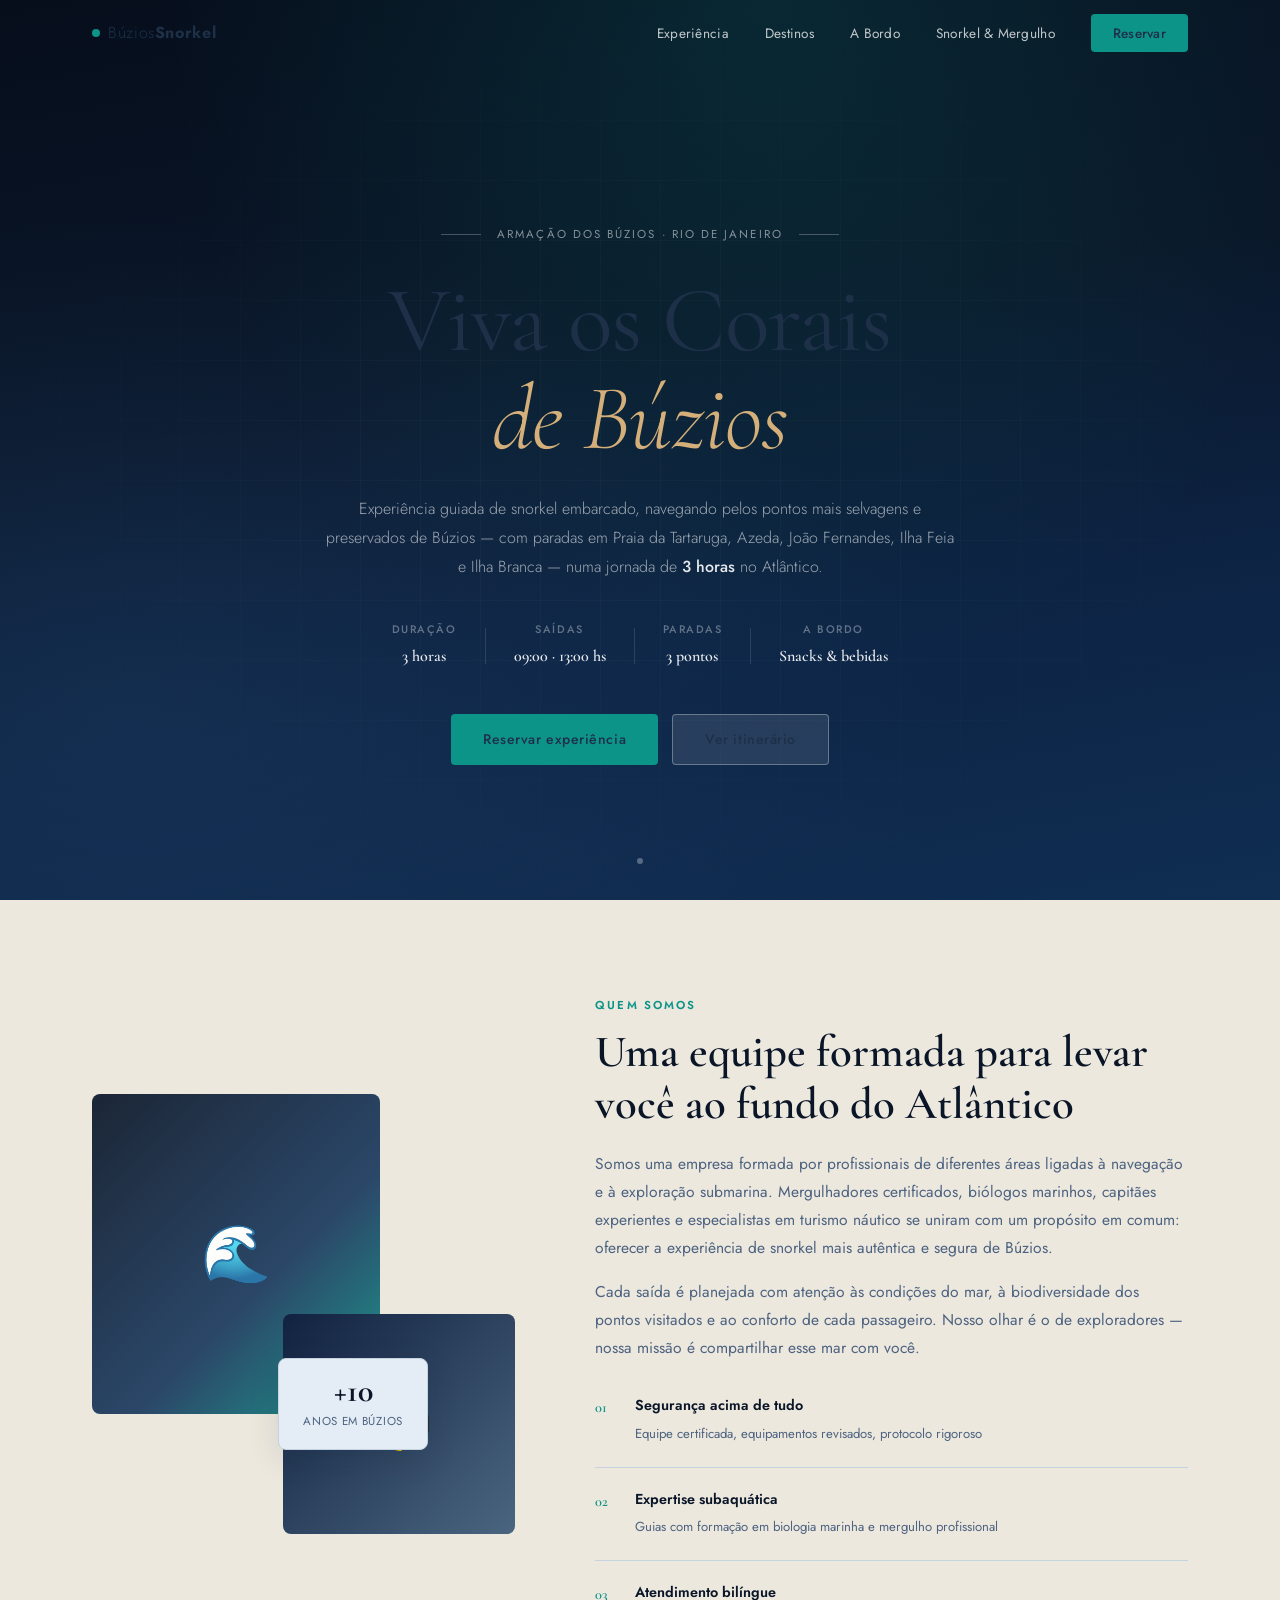
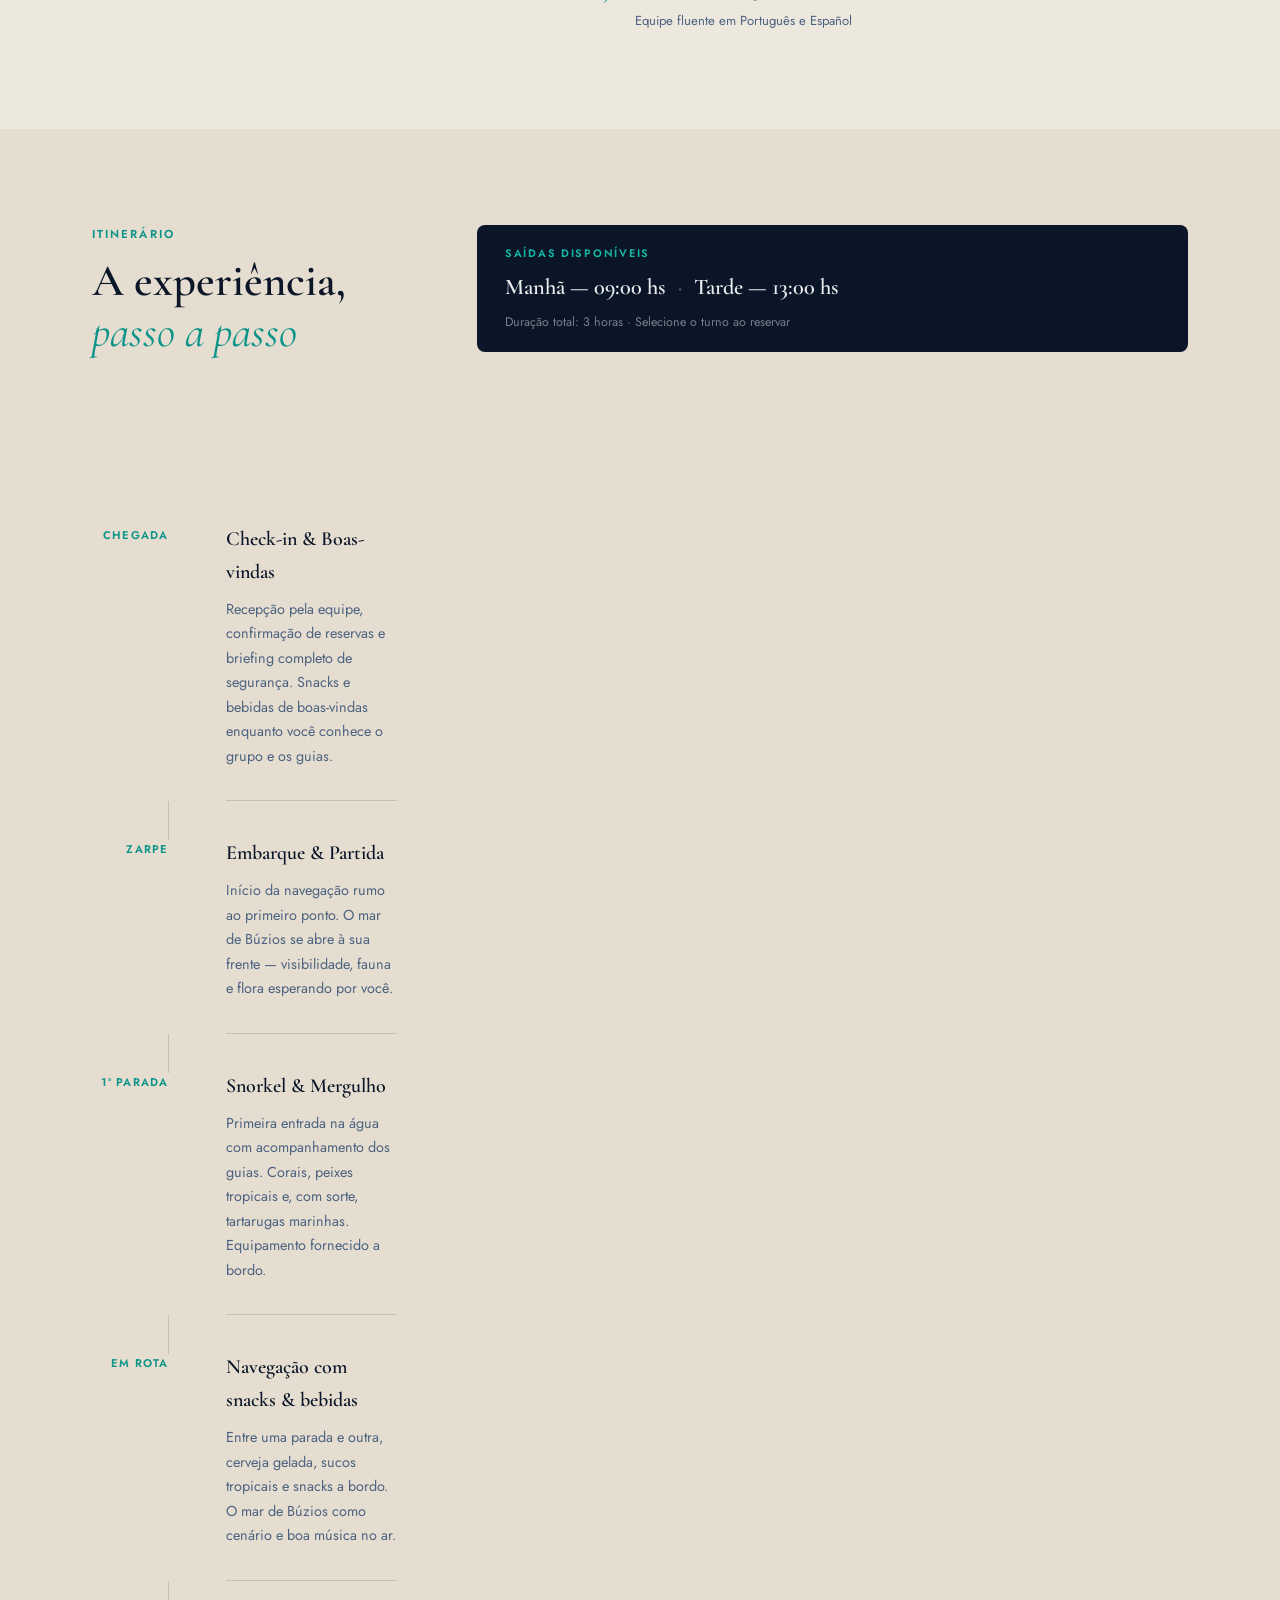
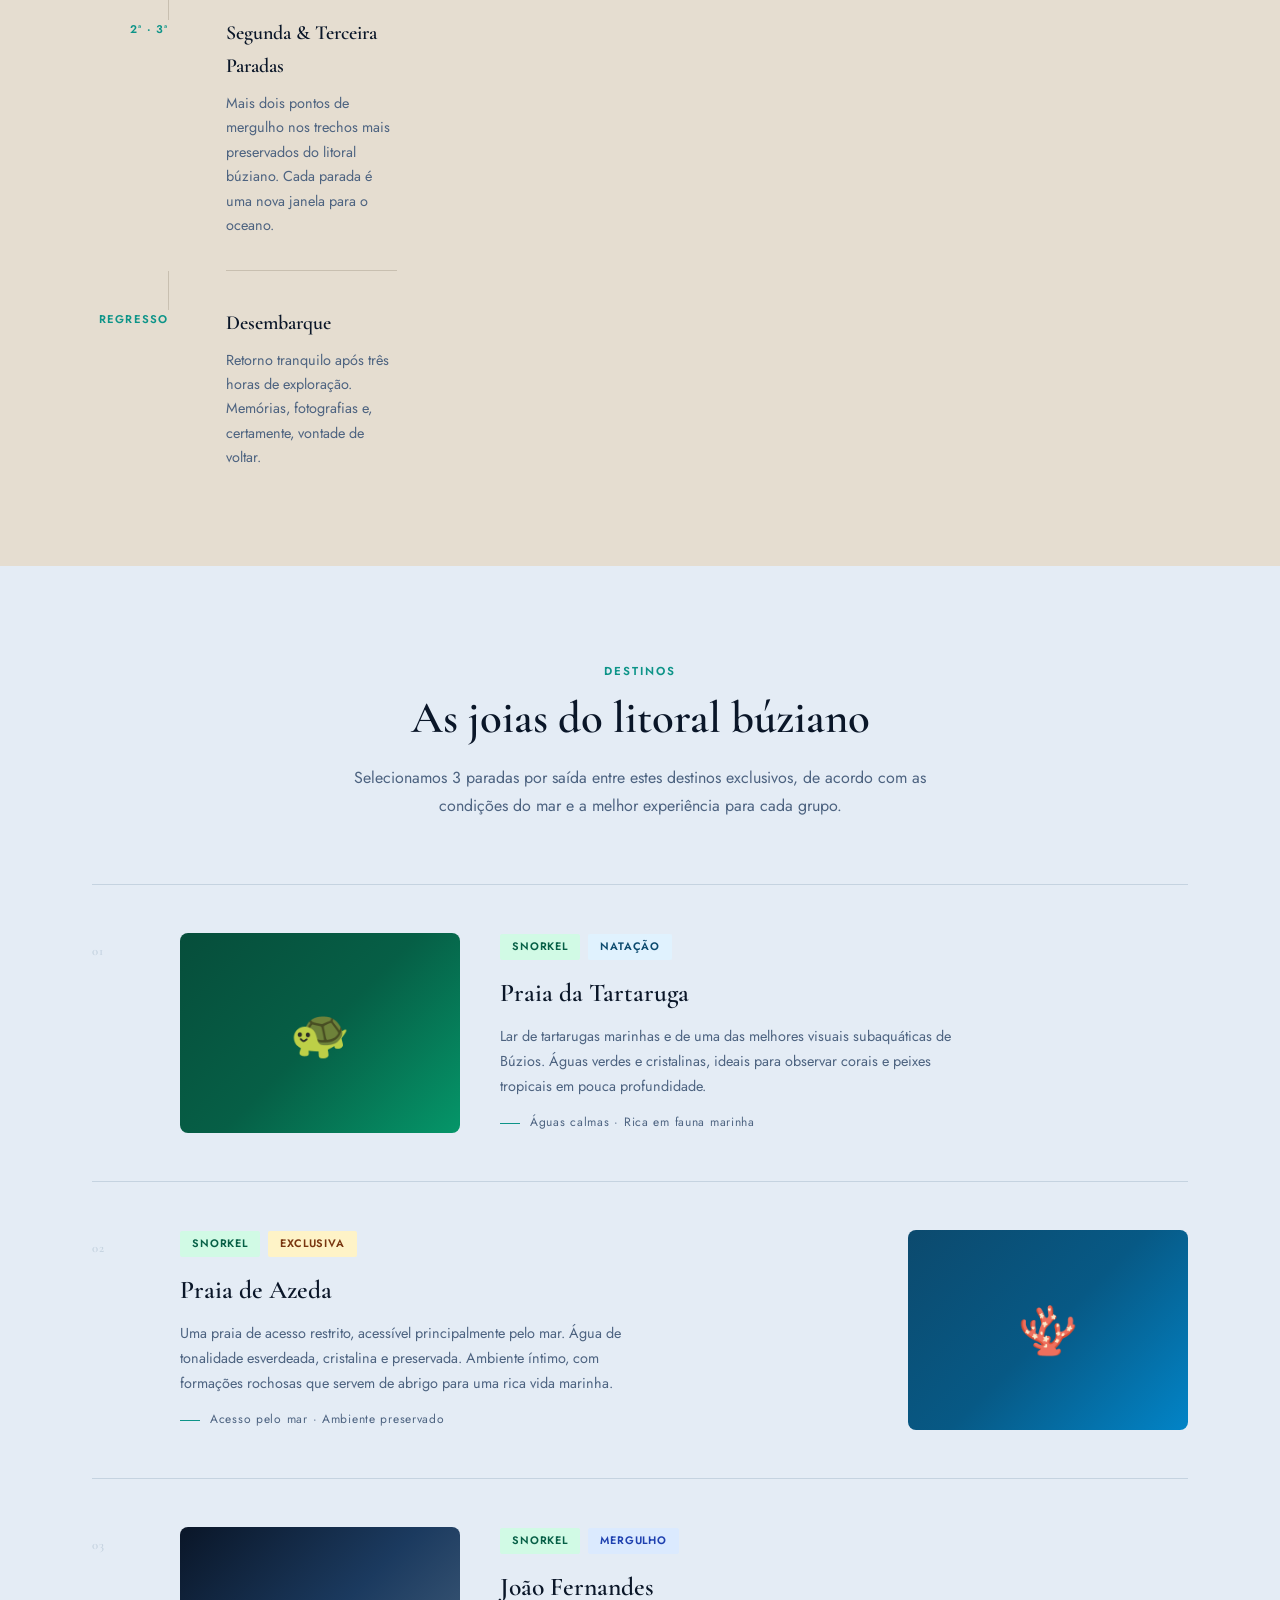
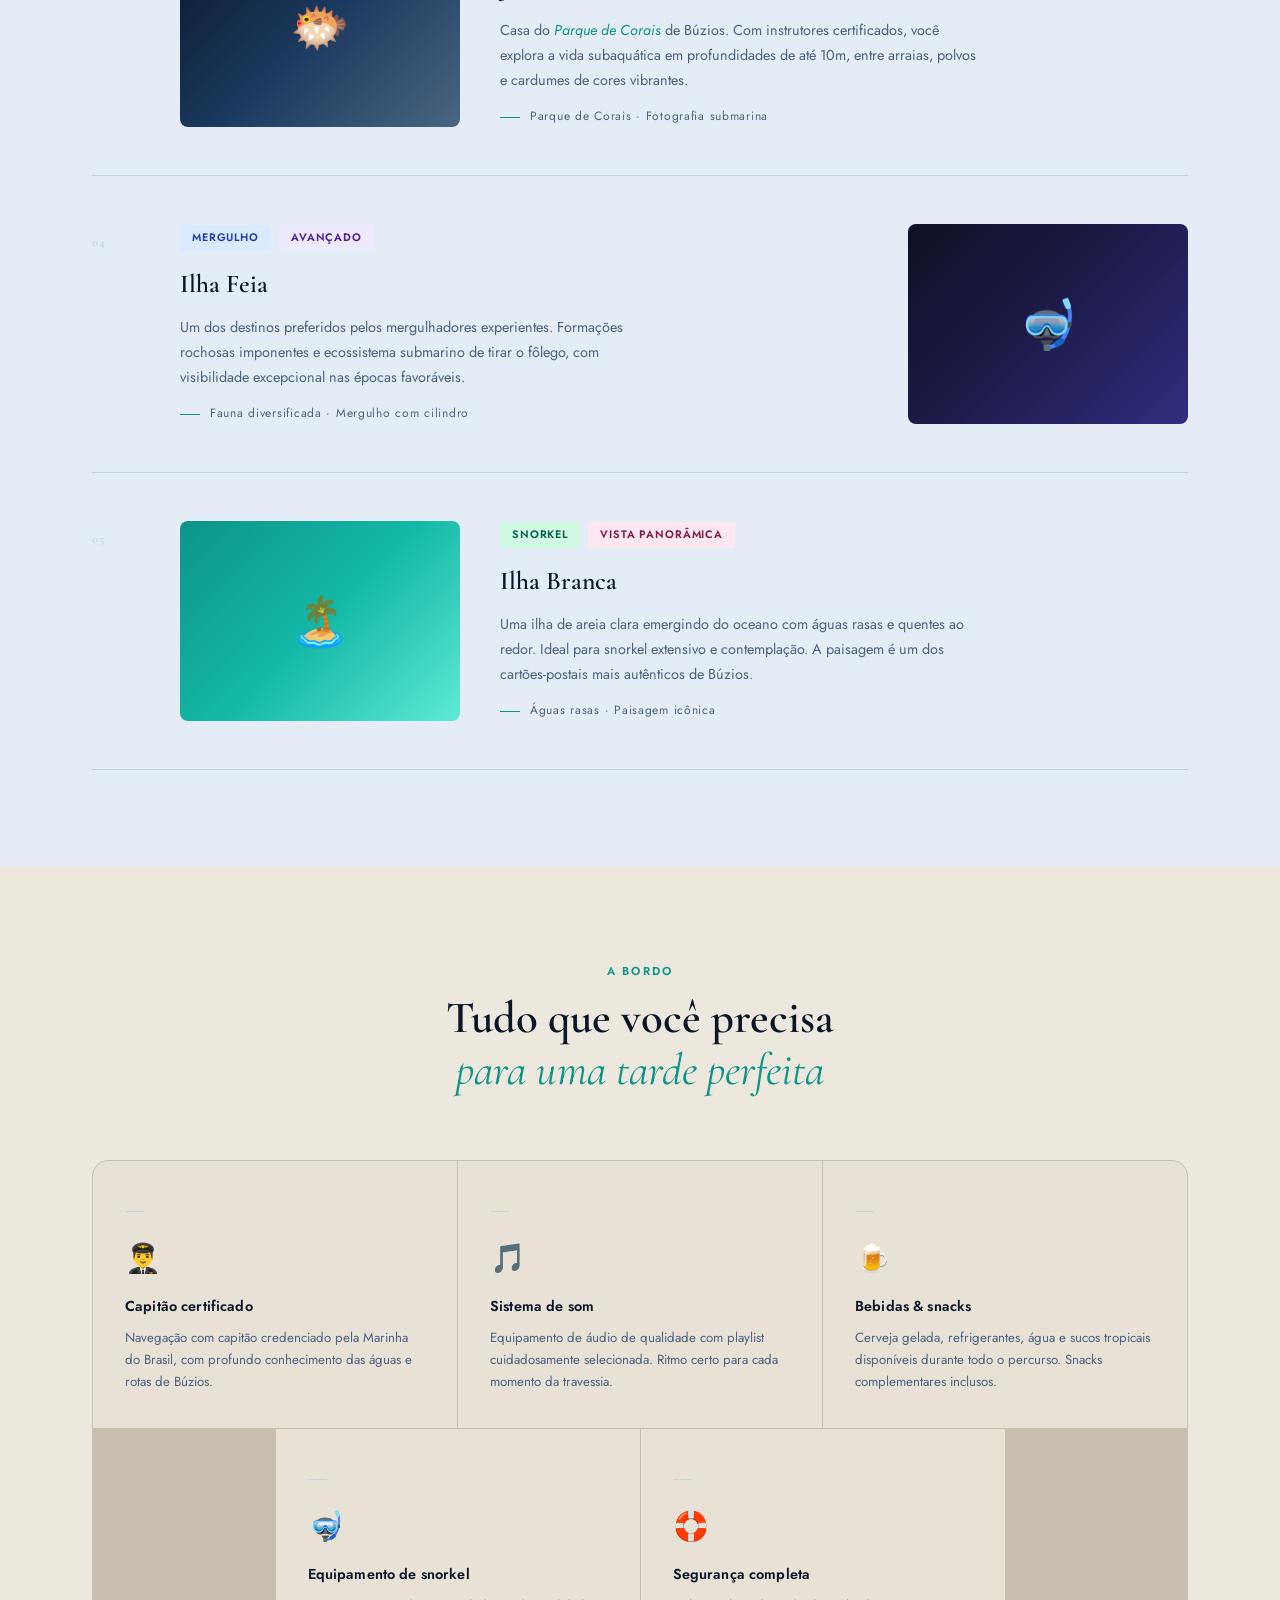
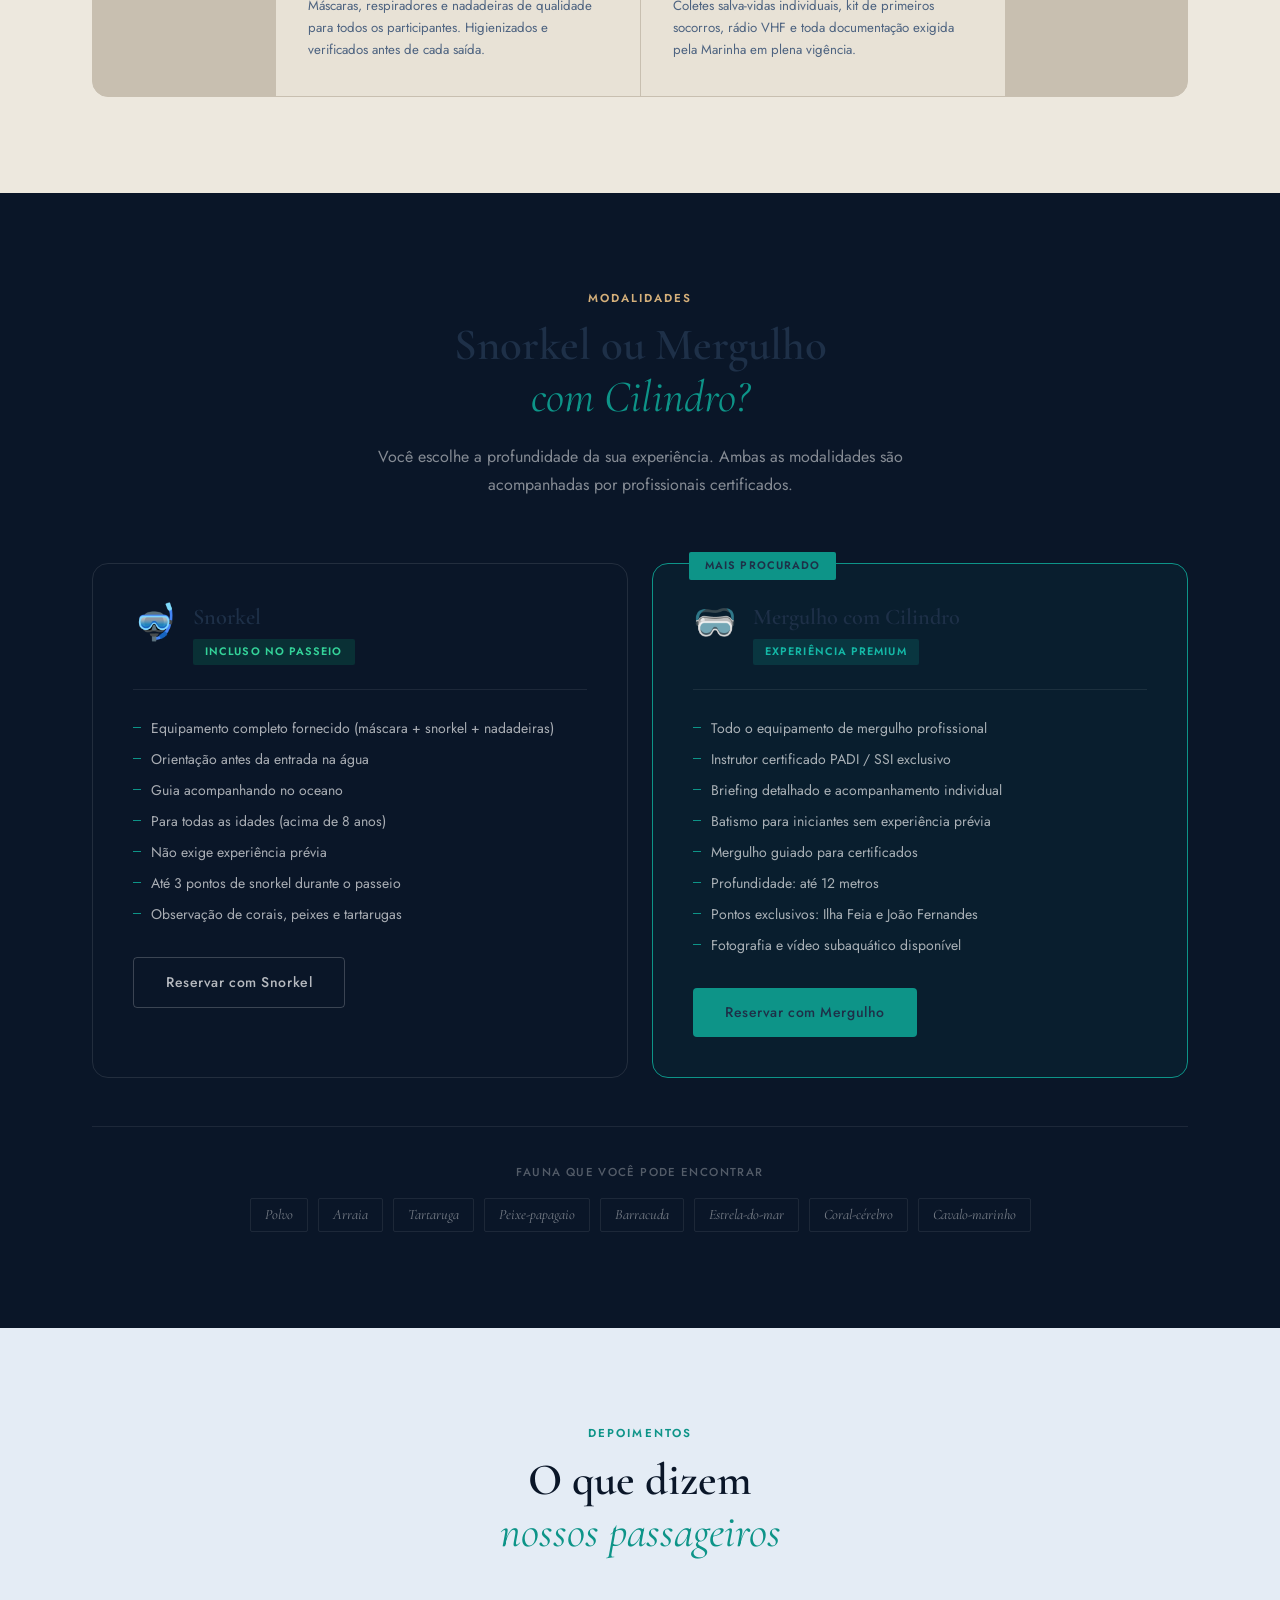
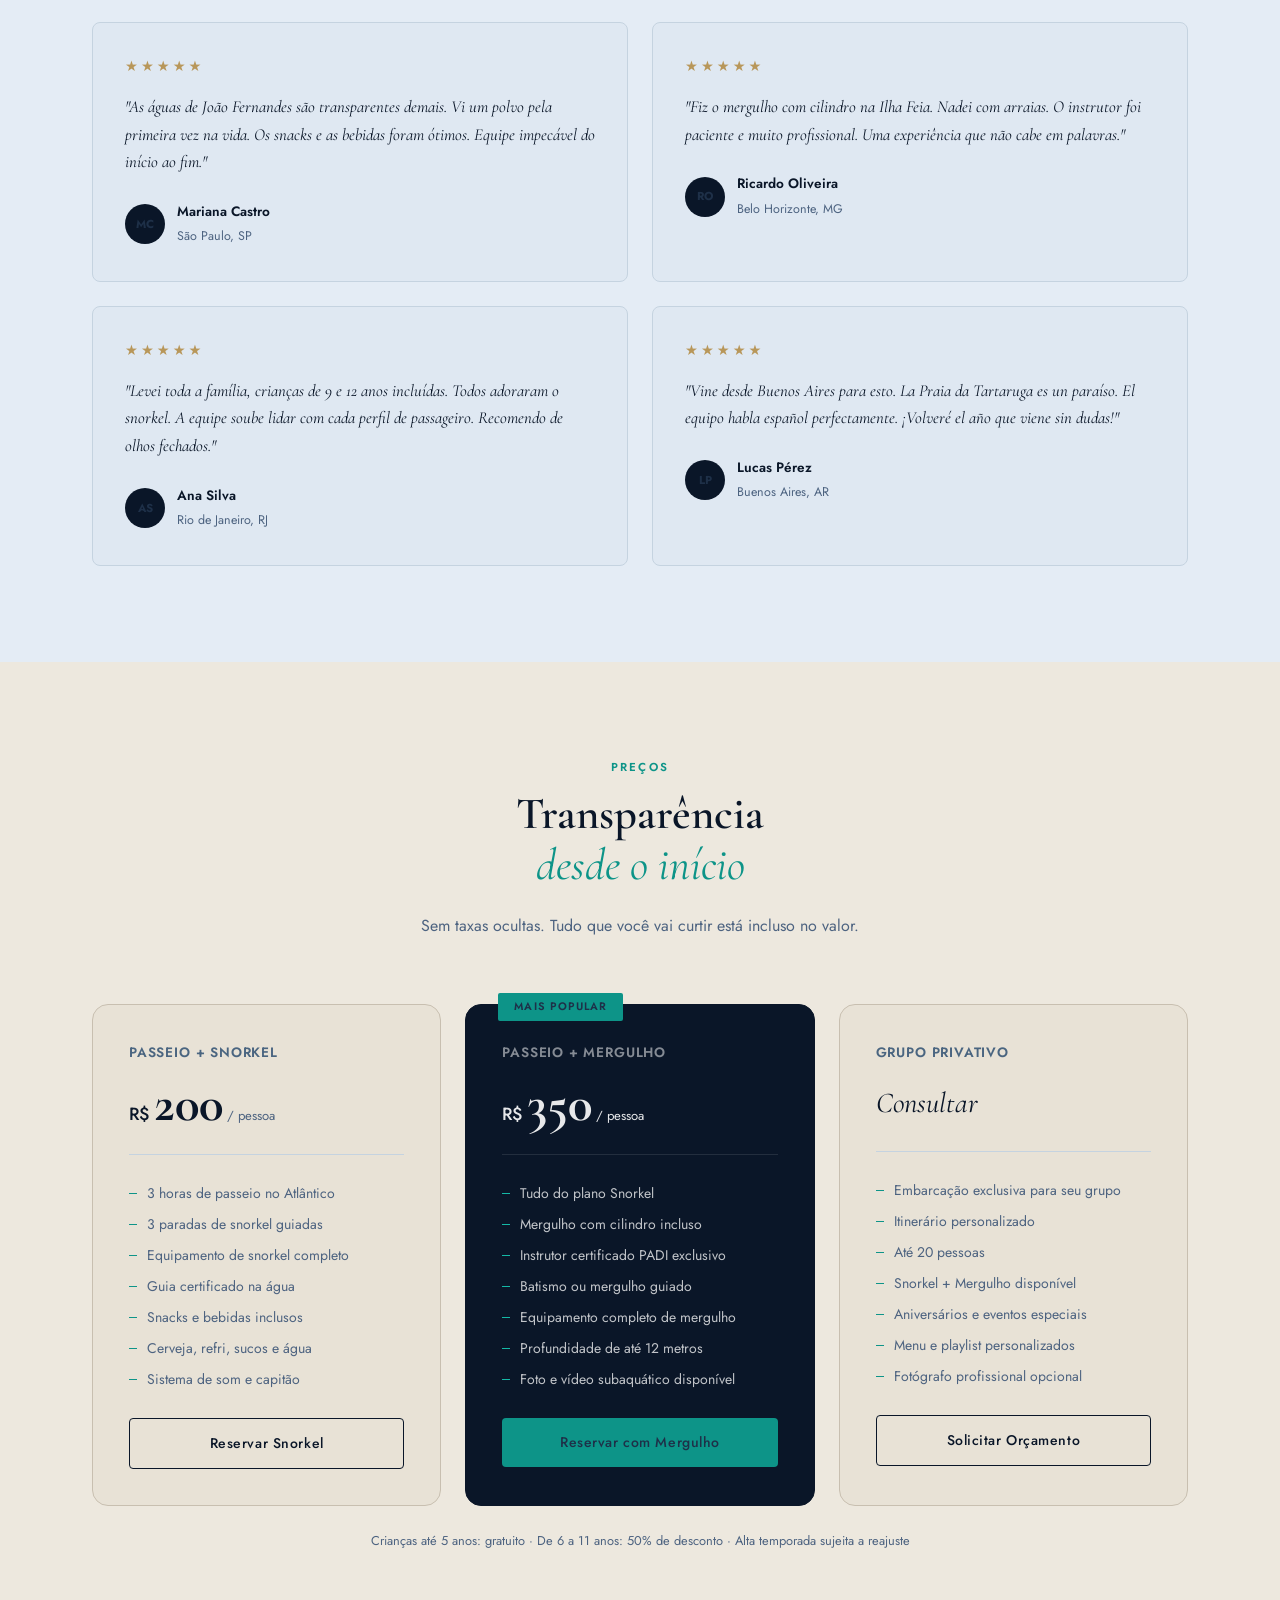
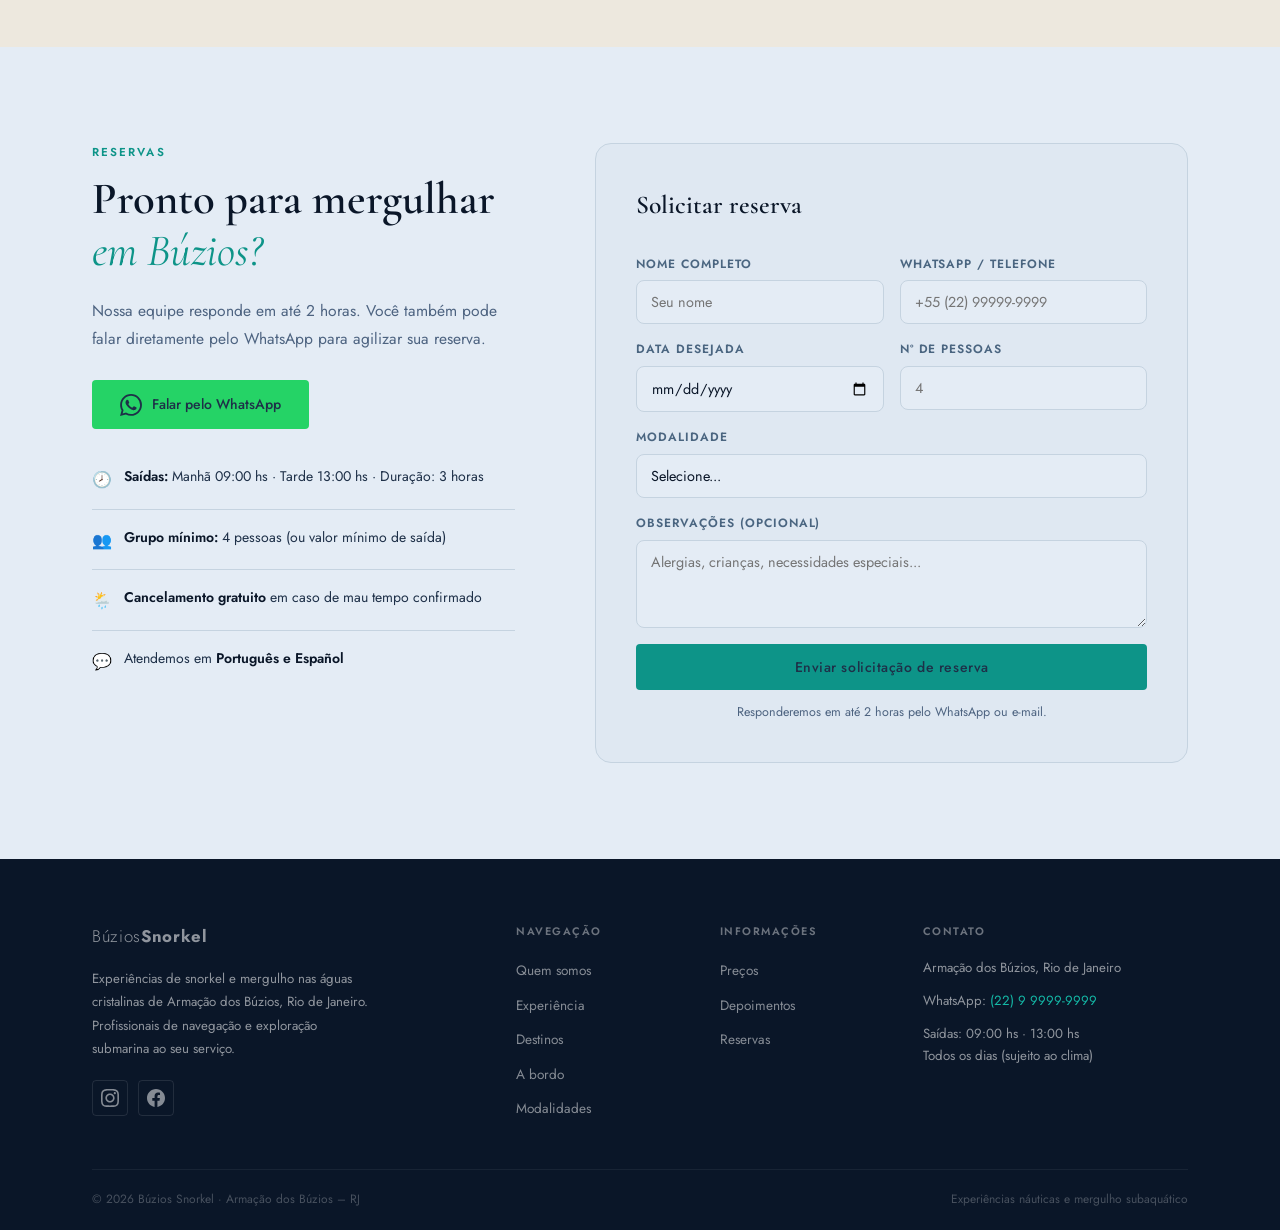
==== commit f31e210b: "update: remove icons/times from timeline, no churrasco, no English, no white backgrounds - Timeline:" ====
--- a/index.html
+++ b/index.html
@@ -57,8 +57,8 @@
         </div>
         <div class="hero__meta-sep"></div>
         <div class="hero__meta-item">
-          <span class="hero__meta-label">Embarque</span>
-          <span class="hero__meta-value">09:00 hs</span>
+          <span class="hero__meta-label">Saídas</span>
+          <span class="hero__meta-value">09:00 · 13:00 hs</span>
         </div>
         <div class="hero__meta-sep"></div>
         <div class="hero__meta-item">
@@ -68,7 +68,7 @@
         <div class="hero__meta-sep"></div>
         <div class="hero__meta-item">
           <span class="hero__meta-label">A bordo</span>
-          <span class="hero__meta-value">Churrasco & bebidas</span>
+          <span class="hero__meta-value">Snacks & bebidas</span>
         </div>
       </div>
       <div class="hero__actions">
@@ -123,7 +123,7 @@
               <div class="about__pillar-icon">03</div>
               <div>
                 <strong>Atendimento bilíngue</strong>
-                <span>Equipe fluente em Português, Español e English</span>
+                <span>Equipe fluente em Português e Español</span>
               </div>
             </li>
           </ul>
@@ -139,63 +139,61 @@
         <div class="section-eyebrow">Itinerário</div>
         <h2 class="section-title">A experiência,<br/><em>passo a passo</em></h2>
       </div>
+      <div class="timeline__departures">
+        <span class="timeline__dep-label">Saídas disponíveis</span>
+        <div class="timeline__dep-options">
+          <span>Manhã — 09:00 hs</span>
+          <span class="timeline__dep-sep">·</span>
+          <span>Tarde — 13:00 hs</span>
+        </div>
+        <p class="timeline__dep-note">Duração total: 3 horas · Selecione o turno ao reservar</p>
+      </div>
+
       <div class="timeline">
         <div class="timeline__track"></div>
 
         <div class="timeline__item">
-          <div class="timeline__marker">
-            <span>08:30</span>
-          </div>
+          <div class="timeline__marker"><span>Chegada</span></div>
           <div class="timeline__body">
             <h3>Check-in & Boas-vindas</h3>
-            <p>Recepção pela equipe, confirmação de reservas e briefing completo de segurança. Bebidas de boas-vindas enquanto você conhece o grupo e os guias.</p>
+            <p>Recepção pela equipe, confirmação de reservas e briefing completo de segurança. Snacks e bebidas de boas-vindas enquanto você conhece o grupo e os guias.</p>
           </div>
         </div>
 
         <div class="timeline__item">
-          <div class="timeline__marker">
-            <span>09:00</span>
-          </div>
+          <div class="timeline__marker"><span>Zarpe</span></div>
           <div class="timeline__body">
             <h3>Embarque & Partida</h3>
-            <p>Início da navegação rumo ao primeiro ponto de snorkel. O mar de Búzios se abre à sua frente — visibilidade, fauna e flora esperando por você.</p>
-          </div>
-        </div>
-
-        <div class="timeline__item timeline__item--highlight">
-          <div class="timeline__marker">
-            <span>🤿</span>
-          </div>
+            <p>Início da navegação rumo ao primeiro ponto. O mar de Búzios se abre à sua frente — visibilidade, fauna e flora esperando por você.</p>
+          </div>
+        </div>
+
+        <div class="timeline__item">
+          <div class="timeline__marker"><span>1ª Parada</span></div>
           <div class="timeline__body">
-            <h3>1ª Parada — Snorkel & Mergulho</h3>
+            <h3>Snorkel & Mergulho</h3>
             <p>Primeira entrada na água com acompanhamento dos guias. Corais, peixes tropicais e, com sorte, tartarugas marinhas. Equipamento fornecido a bordo.</p>
           </div>
         </div>
 
-        <div class="timeline__item timeline__item--highlight">
-          <div class="timeline__marker">
-            <span>🔥</span>
-          </div>
+        <div class="timeline__item">
+          <div class="timeline__marker"><span>Em rota</span></div>
           <div class="timeline__body">
-            <h3>Churrasco & Navegação</h3>
-            <p>Enquanto navegamos entre os pontos, a churrasqueira entra em ação. Carne, frango, linguiça — com cerveja gelada e música ambiente. O mar como cenário.</p>
-          </div>
-        </div>
-
-        <div class="timeline__item timeline__item--highlight">
-          <div class="timeline__marker">
-            <span>🏝️</span>
-          </div>
+            <h3>Navegação com snacks & bebidas</h3>
+            <p>Entre uma parada e outra, cerveja gelada, sucos tropicais e snacks a bordo. O mar de Búzios como cenário e boa música no ar.</p>
+          </div>
+        </div>
+
+        <div class="timeline__item">
+          <div class="timeline__marker"><span>2ª · 3ª</span></div>
           <div class="timeline__body">
-            <h3>2ª & 3ª Parada — Ilhas e Praias</h3>
-            <p>Mais dois mergulhos nos pontos mais preservados do litoral búziano. Cada parada é uma nova janela para o oceano.</p>
+            <h3>Segunda & Terceira Paradas</h3>
+            <p>Mais dois pontos de mergulho nos trechos mais preservados do litoral búziano. Cada parada é uma nova janela para o oceano.</p>
           </div>
         </div>
 
         <div class="timeline__item">
-          <div class="timeline__marker">
-            <span>12:00</span>
-          </div>
+          <div class="timeline__marker"><span>Regresso</span></div>
           <div class="timeline__body">
             <h3>Desembarque</h3>
             <p>Retorno tranquilo após três horas de exploração. Memórias, fotografias e, certamente, vontade de voltar.</p>
@@ -323,13 +321,6 @@
           <div class="vessel__feature-icon">👨‍✈️</div>
           <h4>Capitão certificado</h4>
           <p>Navegação com capitão credenciado pela Marinha do Brasil, com profundo conhecimento das águas e rotas de Búzios.</p>
-        </div>
-
-        <div class="vessel__feature">
-          <div class="vessel__feature-num">—</div>
-          <div class="vessel__feature-icon">🔥</div>
-          <h4>Churrasco a bordo</h4>
-          <p>Churrasqueira ativa durante a navegação. Carne bovina, frango e linguiça com acompanhamentos tradicionais. Grelhado na hora.</p>
         </div>
 
         <div class="vessel__feature">
@@ -438,7 +429,7 @@
 
         <div class="review">
           <div class="review__stars">★★★★★</div>
-          <blockquote>"As águas de João Fernandes são transparentes demais. Vi um polvo pela primeira vez na vida. O churrasco a bordo estava delicioso. Equipe impecável do início ao fim."</blockquote>
+          <blockquote>"As águas de João Fernandes são transparentes demais. Vi um polvo pela primeira vez na vida. Os snacks e as bebidas foram ótimos. Equipe impecável do início ao fim."</blockquote>
           <div class="review__author">
             <div class="review__avatar">MC</div>
             <div>
@@ -512,8 +503,8 @@
             <li>3 paradas de snorkel guiadas</li>
             <li>Equipamento de snorkel completo</li>
             <li>Guia certificado na água</li>
-            <li>Churrasco completo a bordo</li>
-            <li>Bebidas (cerveja, refri, suco, água)</li>
+            <li>Snacks e bebidas inclusos</li>
+            <li>Cerveja, refri, sucos e água</li>
             <li>Sistema de som e capitão</li>
           </ul>
           <a href="#reservar" class="btn btn--outline btn--full">Reservar Snorkel</a>
@@ -581,7 +572,7 @@
             <div class="booking__detail">
               <span class="booking__detail-icon">🕗</span>
               <div>
-                <strong>Check-in:</strong> 08:30 · Embarque: 09:00 · Retorno: 12:00
+                <strong>Saídas:</strong> Manhã 09:00 hs · Tarde 13:00 hs · Duração: 3 horas
               </div>
             </div>
             <div class="booking__detail">
@@ -599,7 +590,7 @@
             <div class="booking__detail">
               <span class="booking__detail-icon">💬</span>
               <div>
-                Atendemos em <strong>Português, Español e English</strong>
+                Atendemos em <strong>Português e Español</strong>
               </div>
             </div>
           </div>
@@ -689,7 +680,7 @@
           <h4>Contato</h4>
           <p>Armação dos Búzios, Rio de Janeiro</p>
           <p>WhatsApp: <a href="https://wa.me/5522999999999">(22) 9 9999-9999</a></p>
-          <p>Check-in: 08:30 · Embarque: 09:00<br/>Todos os dias (sujeito ao clima)</p>
+          <p>Saídas: 09:00 hs · 13:00 hs<br/>Todos os dias (sujeito ao clima)</p>
         </div>
       </div>
       <div class="footer__bottom">
--- a/styles.css
+++ b/styles.css
@@ -4,7 +4,7 @@
    =========================== */
 
 :root {
-  /* Palette */
+  /* Palette — no pure white used as backgrounds */
   --navy:        #0a1628;
   --navy-mid:    #112240;
   --navy-light:  #1b3a5f;
@@ -12,15 +12,21 @@
   --teal-light:  #14b8a6;
   --gold:        #b8975a;
   --gold-light:  #d4af7a;
-  --ivory:       #f8f5ef;
-  --ivory-dark:  #ede8de;
-  --white:       #ffffff;
+  /* Section backgrounds — alternating cool/warm, never white */
+  --bg-warm:     #ede8de;   /* warm sand — about, vessel, pricing */
+  --bg-cool:     #e4ecf5;   /* cool blue-slate — spots, reviews, booking */
+  --bg-warm-mid: #e5ddd0;   /* slightly deeper warm — tour/timeline */
+  --bg-card:     #dfe8f2;   /* card interior on cool sections */
+  --bg-card-warm:#e8e2d6;   /* card interior on warm sections */
+  --ivory:       #ede8de;   /* alias kept for compatibility */
+  --ivory-dark:  #ddd7cb;
   --slate:       #4a6580;
   --slate-light: #7d95ae;
-  --text-body:   #2d3f55;
-  --text-muted:  #6b7fa8;
-  --border:      #d9e2ec;
-  --border-dark: rgba(10,22,40,0.12);
+  --text-body:   #1e3048;   /* darker for better contrast on pale bgs */
+  --text-muted:  #4d6380;
+  --border:      #c5d3e0;
+  --border-warm: #c8bfb0;
+  --border-dark: rgba(10,22,40,0.15);
 
   /* Fonts */
   --font-display: 'Cormorant Garamond', Georgia, serif;
@@ -43,7 +49,7 @@
   font-size: 16px;
   line-height: 1.65;
   color: var(--text-body);
-  background: var(--white);
+  background: var(--bg-warm);
   overflow-x: hidden;
 }
 img { display: block; max-width: 100%; }
@@ -387,7 +393,7 @@
 /* ===== ABOUT ===== */
 .about {
   padding: var(--section-pad) 0;
-  background: var(--white);
+  background: var(--bg-warm);
 }
 
 .about__grid {
@@ -425,11 +431,11 @@
   position: absolute;
   bottom: 84px;
   left: 44%;
-  background: var(--white);
+  background: var(--bg-cool);
   border: 1px solid var(--border);
   border-radius: var(--radius);
   padding: 16px 24px;
-  box-shadow: 0 8px 32px rgba(10,22,40,0.1);
+  box-shadow: 0 8px 32px rgba(10,22,40,0.12);
   text-align: center;
   z-index: 3;
 }
@@ -485,7 +491,7 @@
 /* ===== TOUR TIMELINE ===== */
 .tour {
   padding: var(--section-pad) 0;
-  background: var(--ivory);
+  background: var(--bg-warm-mid);
 }
 
 .tour .container {
@@ -499,13 +505,45 @@
   position: relative;
 }
 
+/* Departure note */
+.timeline__departures {
+  background: var(--navy);
+  border-radius: var(--radius);
+  padding: 20px 28px;
+  margin-bottom: 48px;
+  display: flex;
+  flex-direction: column;
+  gap: 6px;
+}
+.timeline__dep-label {
+  font-size: 0.68rem;
+  font-weight: 600;
+  letter-spacing: 0.16em;
+  text-transform: uppercase;
+  color: var(--teal-light);
+}
+.timeline__dep-options {
+  display: flex;
+  align-items: center;
+  gap: 12px;
+  font-family: var(--font-display);
+  font-size: 1.4rem;
+  font-weight: 600;
+  color: rgba(255,255,255,0.92);
+}
+.timeline__dep-sep { color: rgba(255,255,255,0.3); }
+.timeline__dep-note {
+  font-size: 0.78rem;
+  color: rgba(255,255,255,0.45);
+}
+
 .timeline__track {
   position: absolute;
-  left: 48px;
+  left: 76px;
   top: 24px;
   bottom: 24px;
   width: 1px;
-  background: linear-gradient(to bottom, transparent, var(--border) 10%, var(--border) 90%, transparent);
+  background: linear-gradient(to bottom, transparent, var(--border-warm) 10%, var(--border-warm) 90%, transparent);
 }
 
 .timeline__item {
@@ -518,34 +556,30 @@
 
 .timeline__marker {
   flex-shrink: 0;
-  width: 96px;
+  width: 110px;
   display: flex;
   justify-content: flex-end;
-  padding-right: 16px;
-  padding-top: 4px;
+  padding-right: 20px;
+  padding-top: 3px;
 }
 .timeline__marker span {
-  font-family: var(--font-display);
-  font-size: 0.85rem;
-  font-weight: 600;
-  color: var(--slate);
+  font-family: var(--font-body);
+  font-size: 0.7rem;
+  font-weight: 600;
+  letter-spacing: 0.1em;
+  text-transform: uppercase;
+  color: var(--teal);
   white-space: nowrap;
   position: relative;
   z-index: 1;
-  background: var(--ivory);
-  padding-right: 12px;
-}
-
-.timeline__item--highlight .timeline__marker span {
-  font-size: 1.2rem;
-  line-height: 1;
-  padding-top: 0;
+  background: var(--bg-warm-mid);
+  padding-right: 14px;
 }
 
 .timeline__body {
   flex: 1;
   padding-bottom: 32px;
-  border-bottom: 1px solid var(--border);
+  border-bottom: 1px solid var(--border-warm);
 }
 .timeline__item:last-child .timeline__body { border-bottom: none; padding-bottom: 0; }
 
@@ -565,7 +599,7 @@
 /* ===== SPOTS ===== */
 .spots {
   padding: var(--section-pad) 0;
-  background: var(--white);
+  background: var(--bg-cool);
 }
 
 .spots__list {
@@ -584,6 +618,7 @@
   transition: var(--ease);
 }
 .spot:first-child { border-top: 1px solid var(--border); }
+
 .spot--reverse { grid-template-columns: 48px 1fr 280px; }
 .spot--reverse .spot__visual { order: 3; }
 .spot--reverse .spot__info { order: 2; }
@@ -668,26 +703,30 @@
 /* ===== VESSEL ===== */
 .vessel {
   padding: var(--section-pad) 0;
-  background: var(--ivory);
+  background: var(--bg-warm);
 }
 
 .vessel__grid {
   display: grid;
-  grid-template-columns: repeat(3, 1fr);
+  grid-template-columns: repeat(6, 1fr);
   gap: 1px;
-  background: var(--border);
-  border: 1px solid var(--border);
+  background: var(--border-warm);
+  border: 1px solid var(--border-warm);
   border-radius: var(--radius-lg);
   overflow: hidden;
 }
+/* 5 items: 3 in row 1, 2 centred in row 2 */
+.vessel__feature { grid-column: span 2; }
+.vessel__feature:nth-child(4) { grid-column: 2 / span 2; }
+.vessel__feature:nth-child(5) { grid-column: 4 / span 2; }
 
 .vessel__feature {
-  background: var(--white);
+  background: var(--bg-card-warm);
   padding: 36px 32px;
   transition: var(--ease);
   position: relative;
 }
-.vessel__feature:hover { background: var(--ivory); }
+.vessel__feature:hover { background: var(--bg-warm-mid); }
 .vessel__feature::after {
   content: '';
   position: absolute;
@@ -859,7 +898,7 @@
 /* ===== REVIEWS ===== */
 .reviews {
   padding: var(--section-pad) 0;
-  background: var(--ivory);
+  background: var(--bg-cool);
 }
 
 .reviews__grid {
@@ -869,13 +908,13 @@
 }
 
 .review {
-  background: var(--white);
+  background: var(--bg-card);
   border: 1px solid var(--border);
   border-radius: var(--radius);
   padding: 32px;
   transition: var(--ease);
 }
-.review:hover { box-shadow: 0 8px 32px rgba(10,22,40,0.08); transform: translateY(-2px); }
+.review:hover { box-shadow: 0 8px 32px rgba(10,22,40,0.1); transform: translateY(-2px); }
 
 .review__stars { color: var(--gold); font-size: 0.9rem; letter-spacing: 3px; margin-bottom: 14px; }
 
@@ -905,7 +944,7 @@
 /* ===== PRICING ===== */
 .pricing {
   padding: var(--section-pad) 0;
-  background: var(--white);
+  background: var(--bg-warm);
 }
 
 .pricing__row {
@@ -916,17 +955,18 @@
 }
 
 .pricing-card {
-  border: 1px solid var(--border);
+  background: var(--bg-card-warm);
+  border: 1px solid var(--border-warm);
   border-radius: var(--radius-lg);
   padding: 36px;
   position: relative;
   transition: var(--ease);
 }
-.pricing-card:hover { box-shadow: 0 12px 40px rgba(10,22,40,0.08); transform: translateY(-3px); }
+.pricing-card:hover { box-shadow: 0 12px 40px rgba(10,22,40,0.1); transform: translateY(-3px); }
 
 .pricing-card--featured {
-  border-color: var(--teal);
-  background: linear-gradient(160deg, rgba(13,148,136,0.03) 0%, rgba(13,148,136,0.06) 100%);
+  background: var(--navy);
+  border-color: var(--navy);
 }
 
 .pricing-card__badge {
@@ -957,6 +997,15 @@
   color: var(--slate);
   margin-bottom: 16px;
 }
+.pricing-card--featured h3 { color: rgba(255,255,255,0.5); }
+.pricing-card--featured .pricing-card__currency,
+.pricing-card--featured .pricing-card__value,
+.pricing-card--featured .pricing-card__per { color: rgba(255,255,255,0.9); }
+.pricing-card--featured .pricing-card__top { border-bottom-color: rgba(255,255,255,0.1); }
+.pricing-card--featured .pricing-card__list li { color: rgba(255,255,255,0.75); }
+.pricing-card--featured .pricing-card__list li::before { background: var(--teal-light); }
+.pricing-card--featured .btn--primary { background: var(--teal); }
+.pricing-card--featured .btn--primary:hover { background: var(--teal-light); }
 
 .pricing-card__price {
   display: flex;
@@ -1014,7 +1063,7 @@
 /* ===== BOOKING ===== */
 .booking {
   padding: var(--section-pad) 0;
-  background: var(--ivory);
+  background: var(--bg-cool);
 }
 
 .booking__grid {
@@ -1060,11 +1109,11 @@
 }
 .booking__detail:last-child { border-bottom: none; padding-bottom: 0; }
 .booking__detail-icon { font-size: 1rem; flex-shrink: 0; margin-top: 2px; }
-.booking__detail { font-size: 0.875rem; color: var(--text-muted); line-height: 1.6; }
+.booking__detail { font-size: 0.875rem; color: var(--text-body); line-height: 1.6; border-bottom-color: var(--border); }
 .booking__detail strong { color: var(--navy); font-weight: 600; }
 
 .booking__form-wrap {
-  background: var(--white);
+  background: var(--bg-card);
   border: 1px solid var(--border);
   border-radius: var(--radius-lg);
   padding: 40px;
@@ -1103,7 +1152,7 @@
   padding: 11px 14px;
   border: 1.5px solid var(--border);
   border-radius: var(--radius);
-  background: var(--ivory);
+  background: var(--bg-cool);
   color: var(--navy);
   outline: none;
   transition: var(--ease);
@@ -1113,8 +1162,8 @@
 .form__group select:focus,
 .form__group textarea:focus {
   border-color: var(--teal);
-  background: var(--white);
-  box-shadow: 0 0 0 3px rgba(13,148,136,0.08);
+  background: var(--bg-card);
+  box-shadow: 0 0 0 3px rgba(13,148,136,0.1);
 }
 .form__group textarea { resize: vertical; min-height: 88px; }
 .form__disclaimer { text-align: center; font-size: 0.78rem; color: var(--text-muted); margin-top: 12px; }
@@ -1214,7 +1263,8 @@
 .modal--open { display: flex; }
 
 .modal__box {
-  background: var(--white);
+  background: var(--bg-warm);
+  border: 1px solid var(--border-warm);
   border-radius: var(--radius-lg);
   padding: 48px 40px;
   max-width: 440px;
@@ -1256,6 +1306,9 @@
   .spot__number { display: none; }
 
   .vessel__grid { grid-template-columns: repeat(2, 1fr); }
+  .vessel__feature { grid-column: span 1 !important; }
+  .vessel__feature:nth-child(4),
+  .vessel__feature:nth-child(5) { grid-column: span 1 !important; }
 
   .booking__grid { grid-template-columns: 1fr; gap: 48px; }
   .footer__top { grid-template-columns: 1fr 1fr; }
@@ -1279,6 +1332,9 @@
   .spot--reverse .spot__visual { order: -1 !important; }
 
   .vessel__grid { grid-template-columns: 1fr; }
+  .vessel__feature,
+  .vessel__feature:nth-child(4),
+  .vessel__feature:nth-child(5) { grid-column: span 1 !important; }
 
   .modalities { grid-template-columns: 1fr; }
 
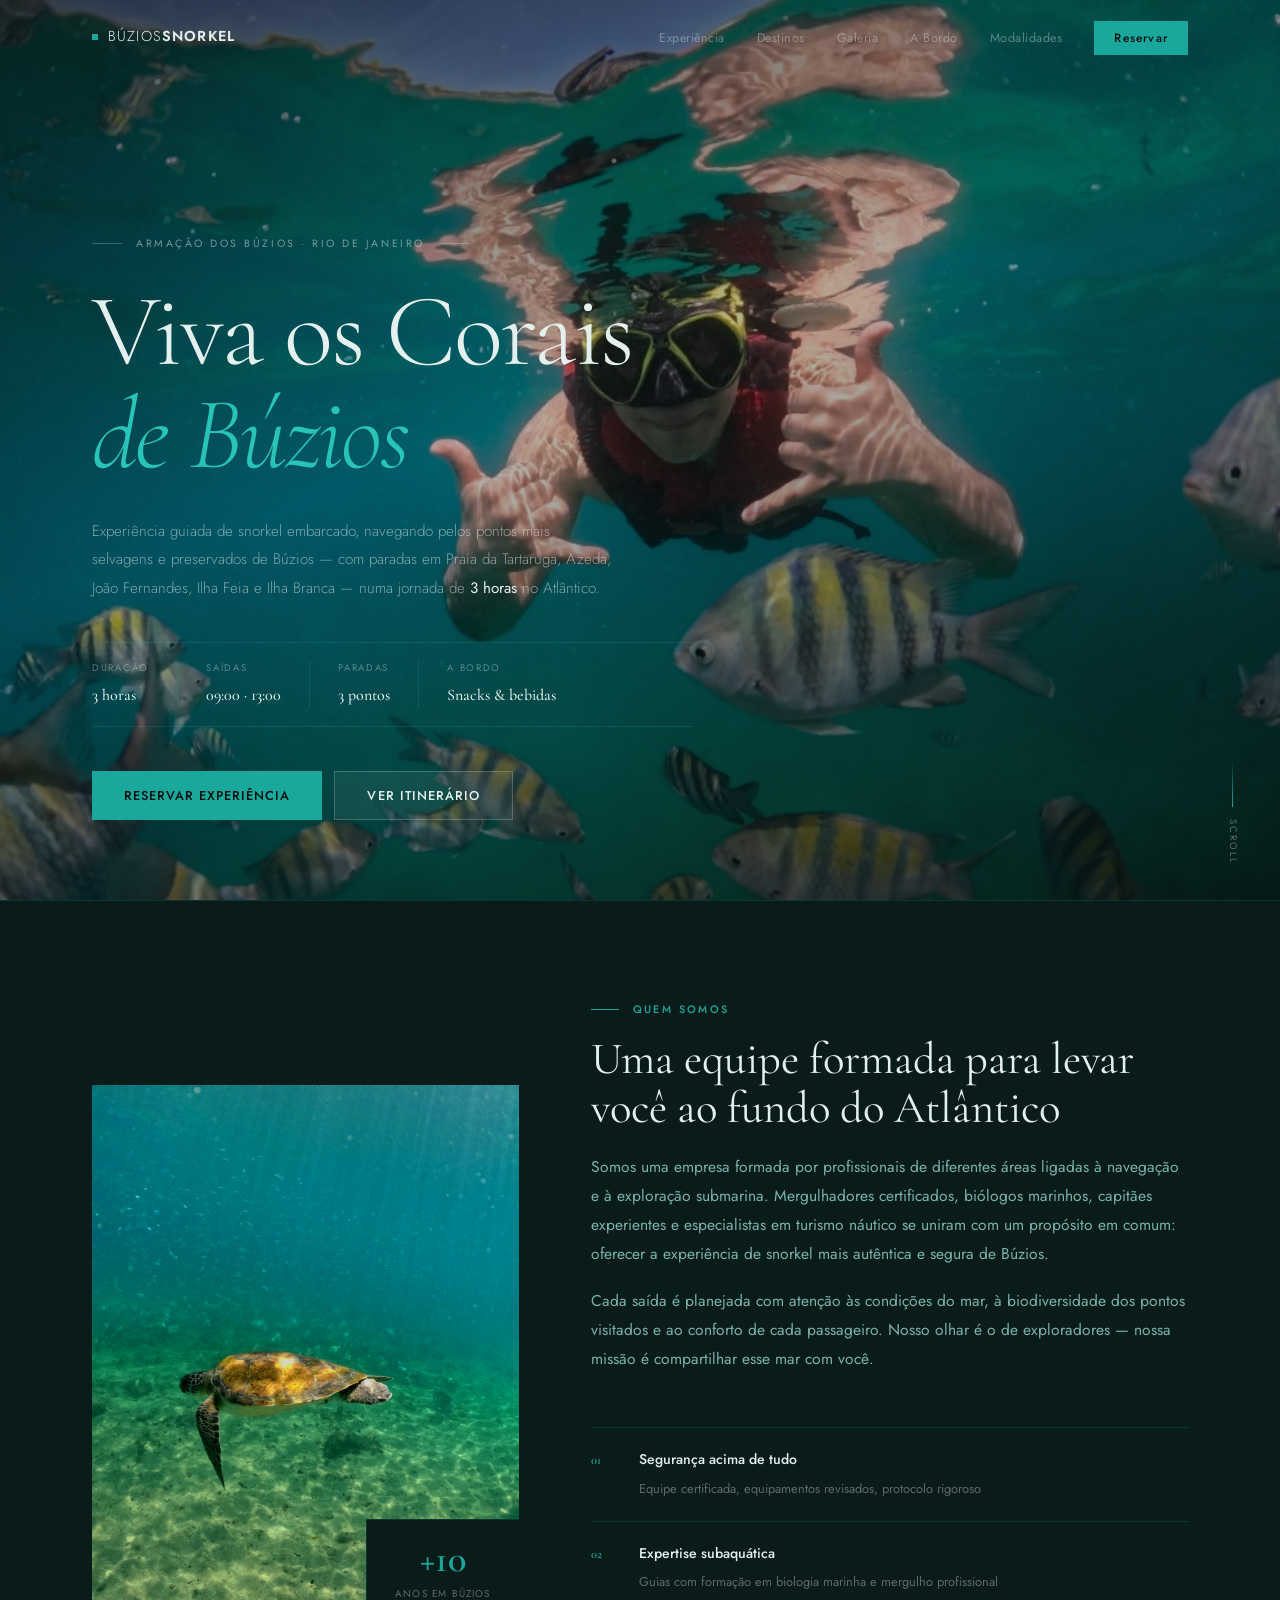
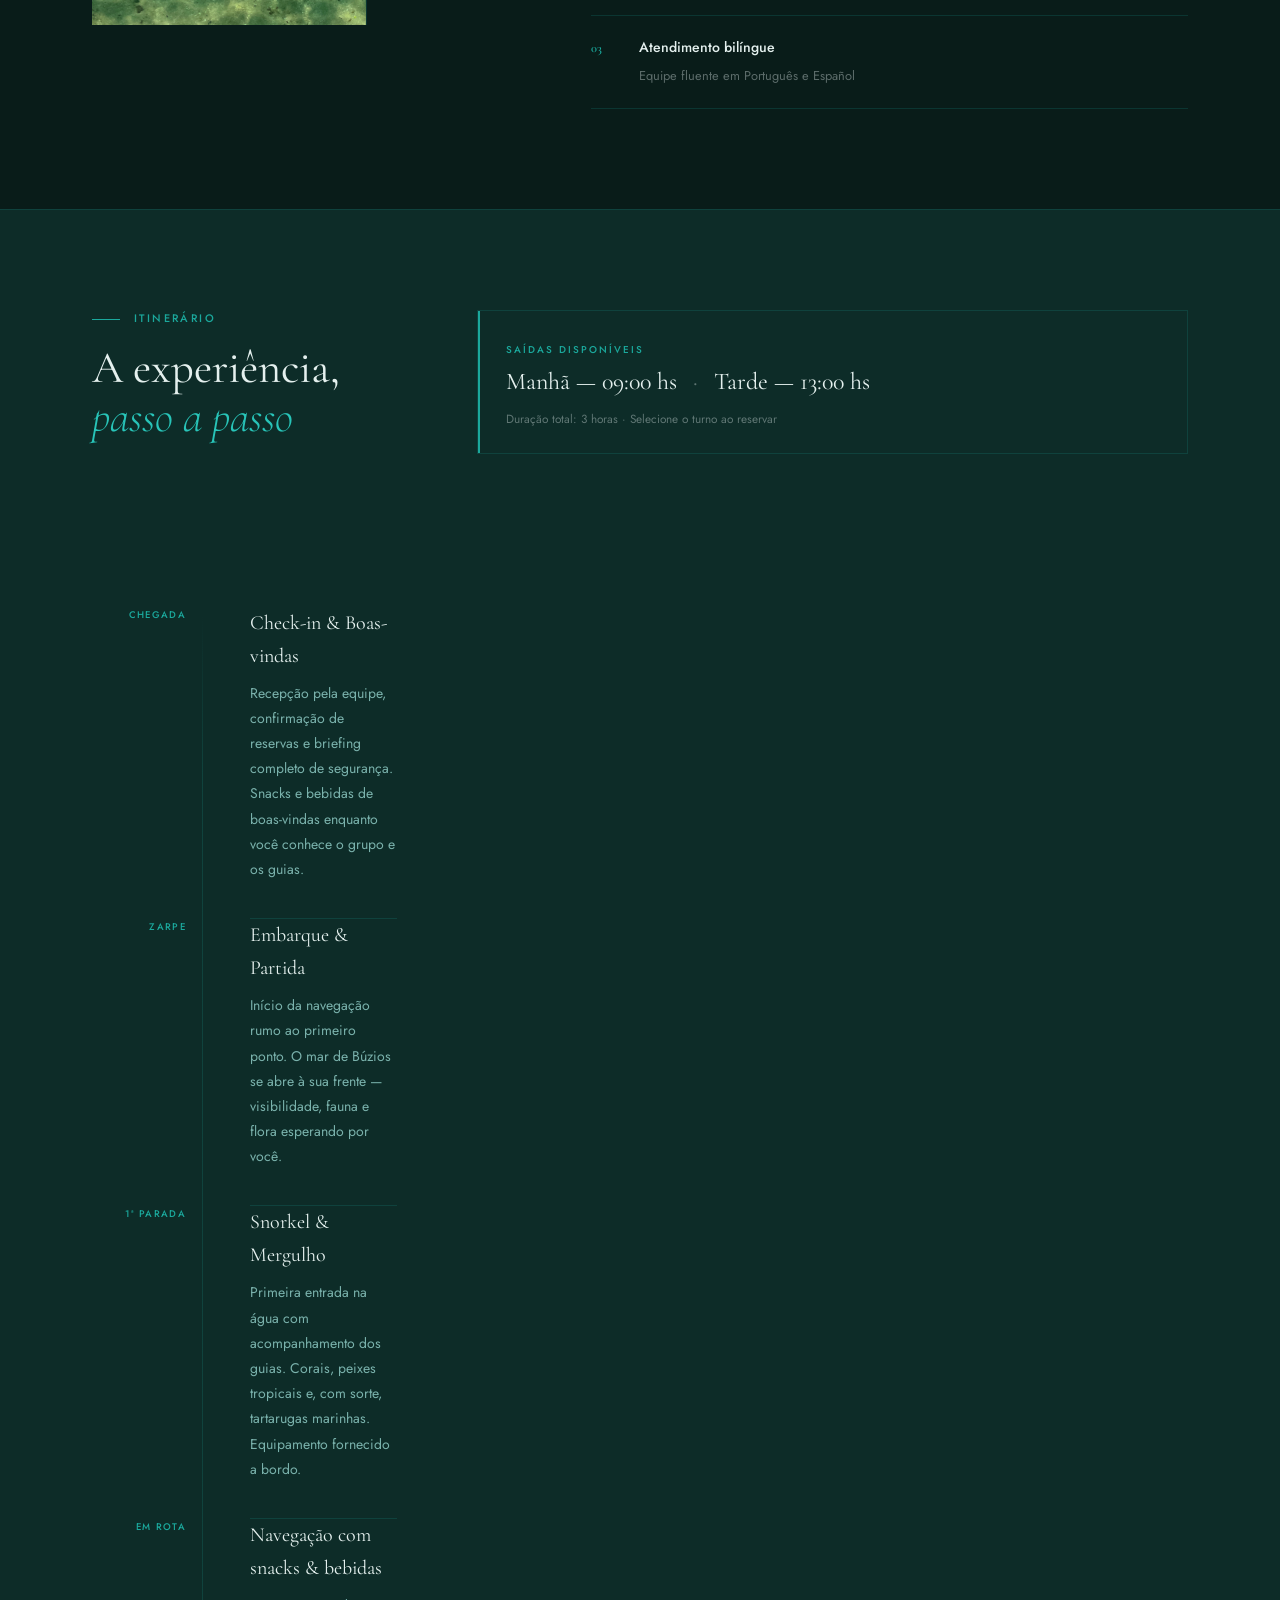
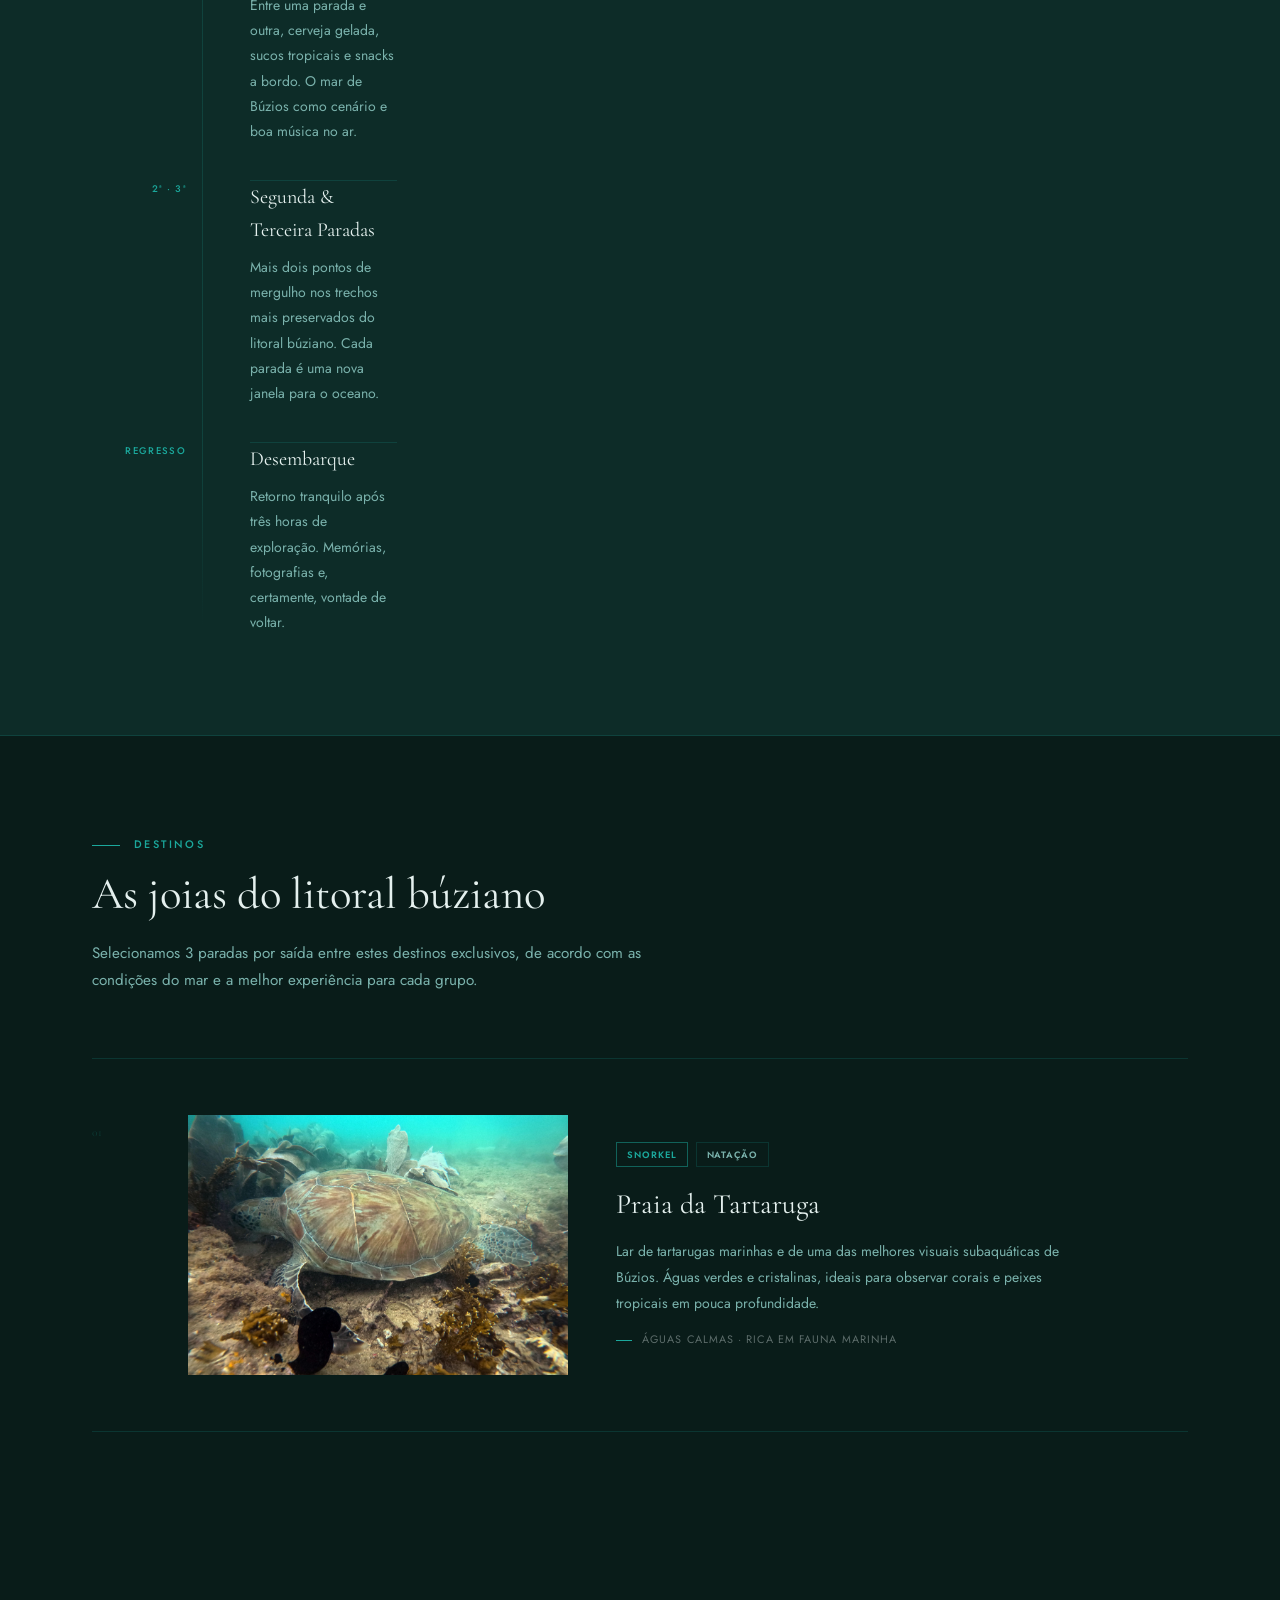
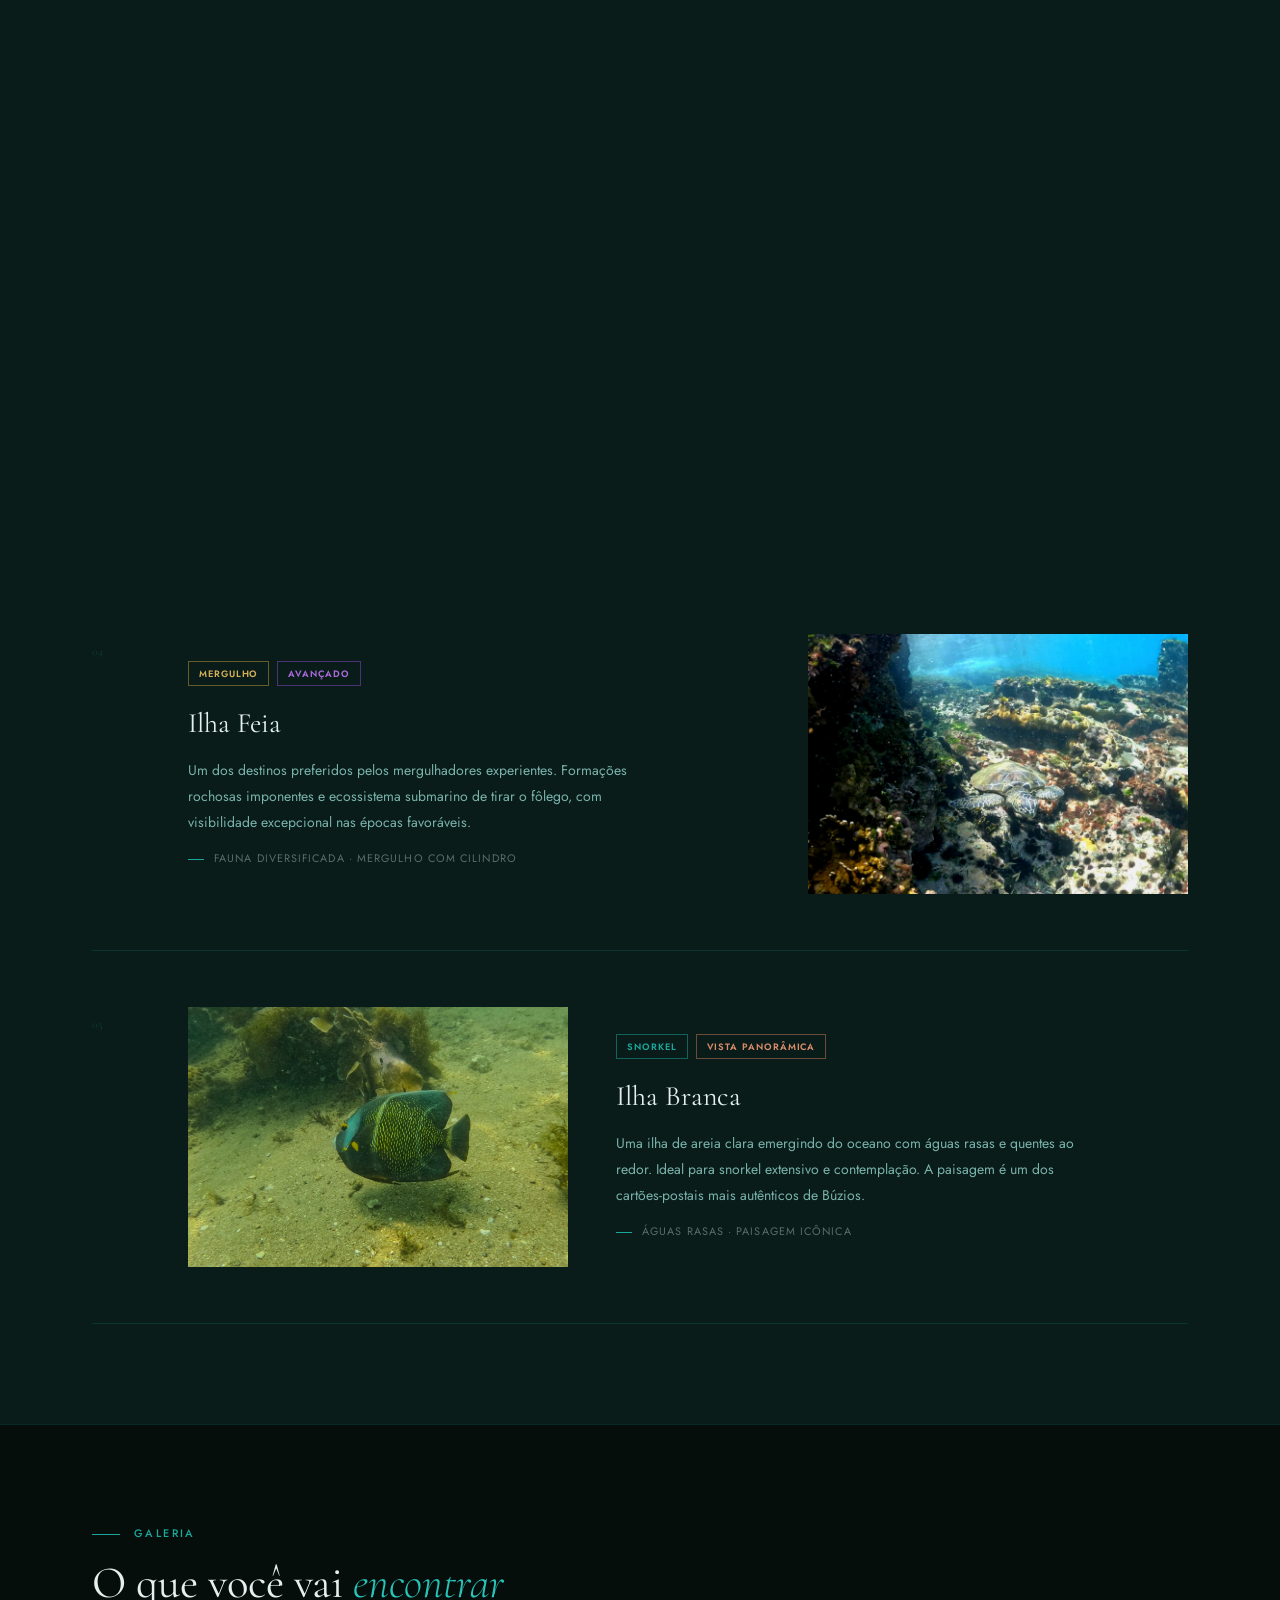
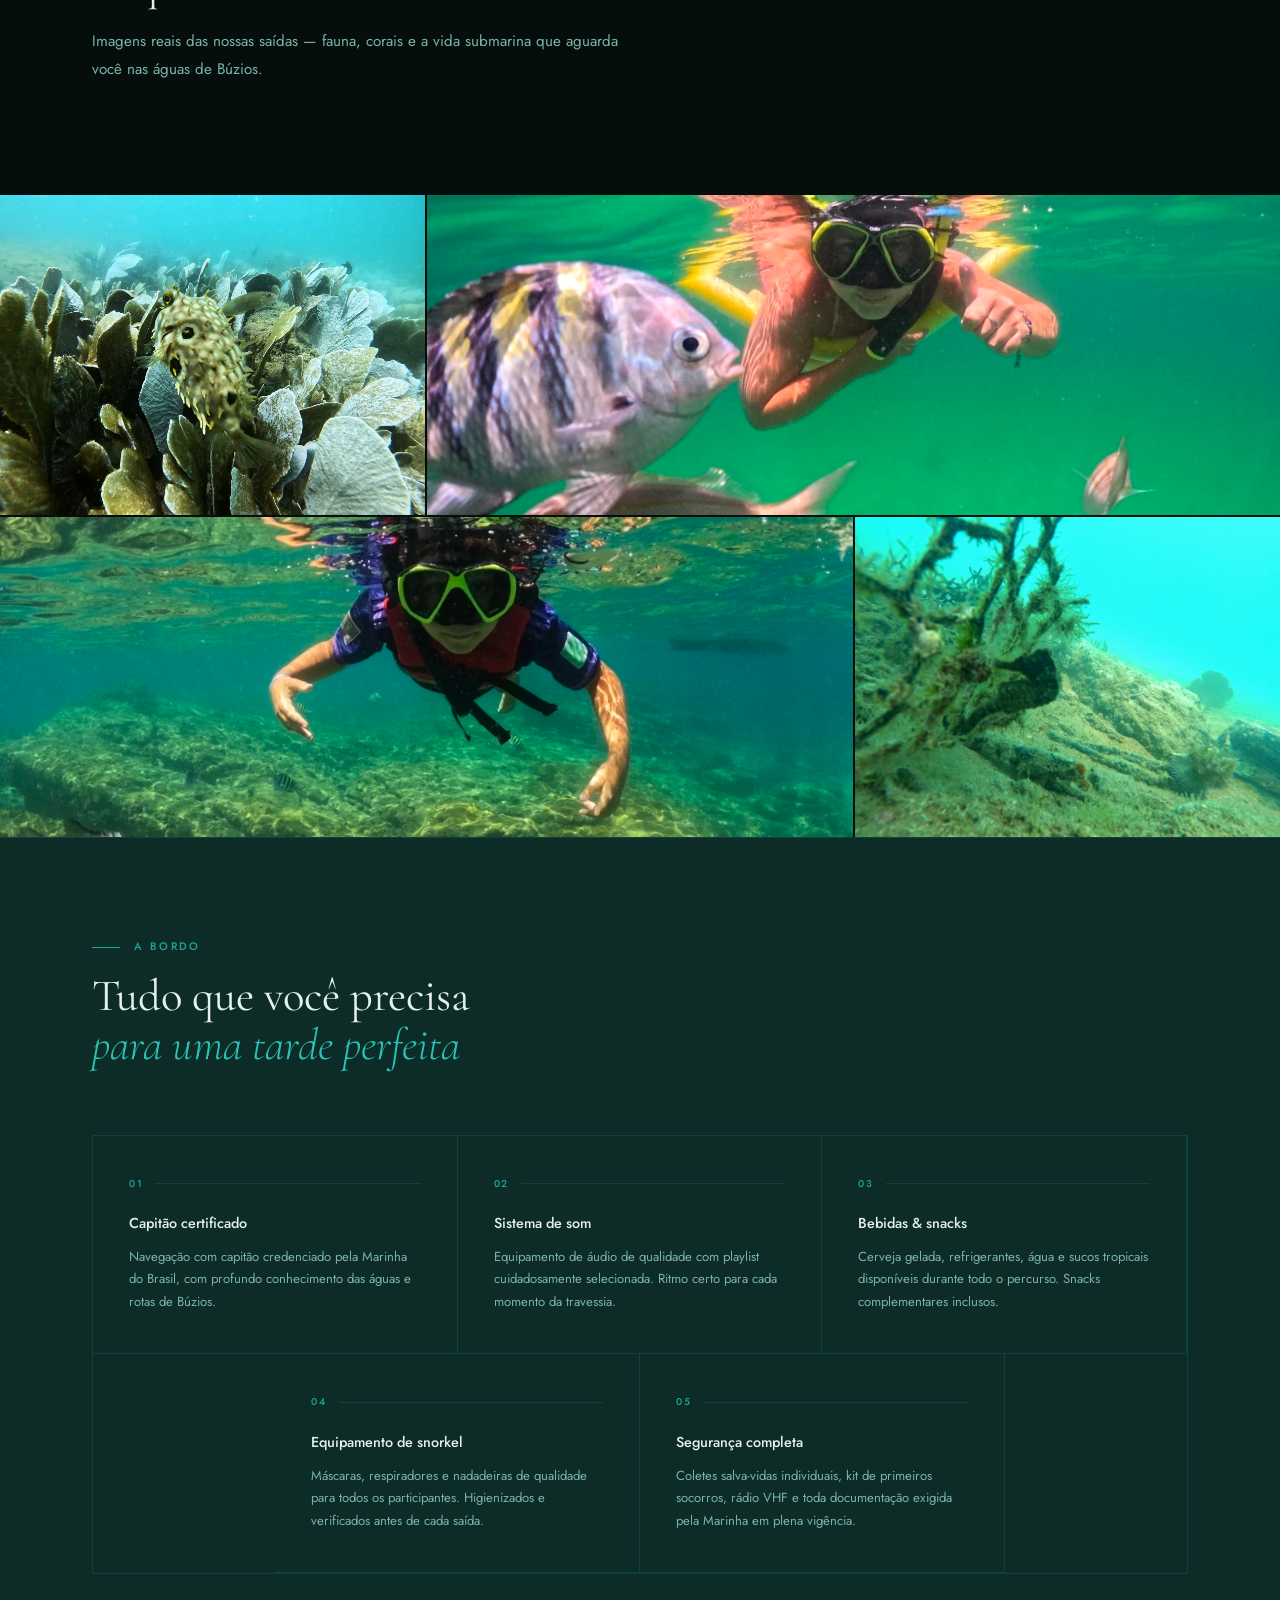
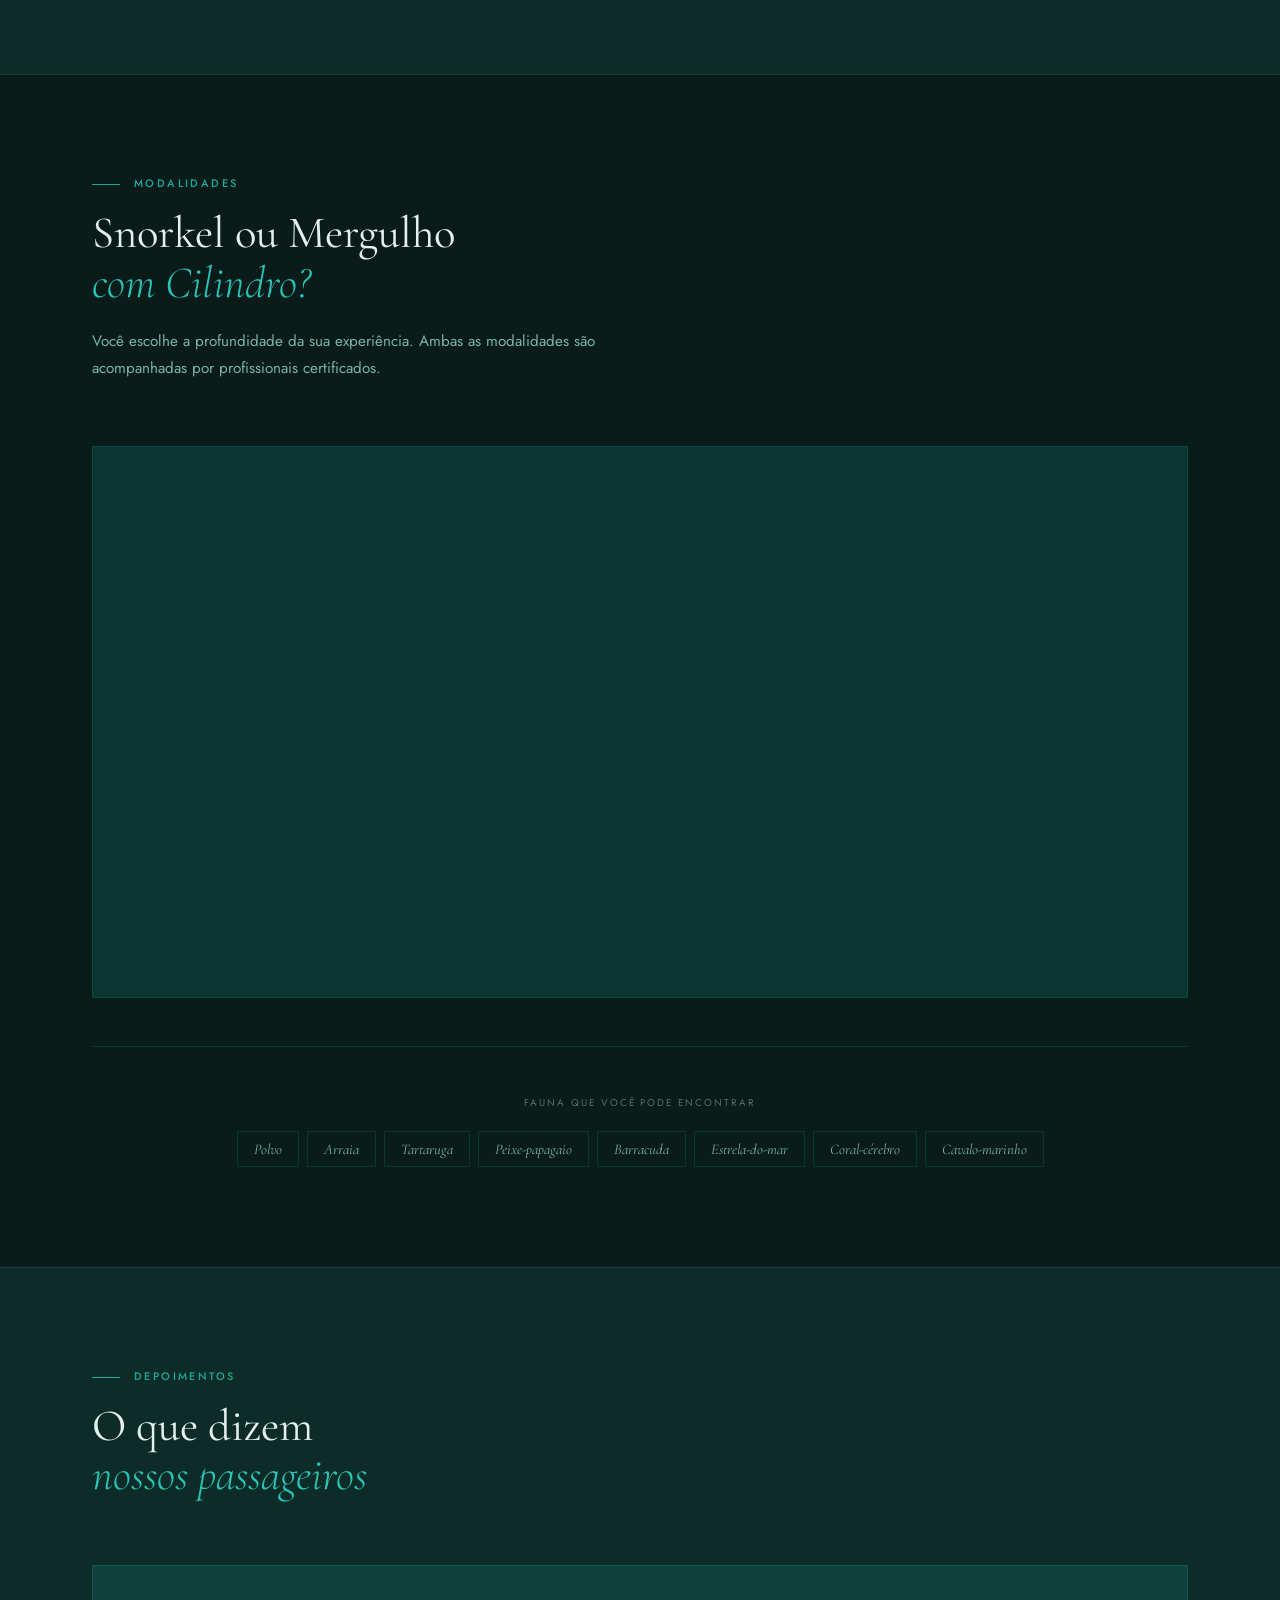
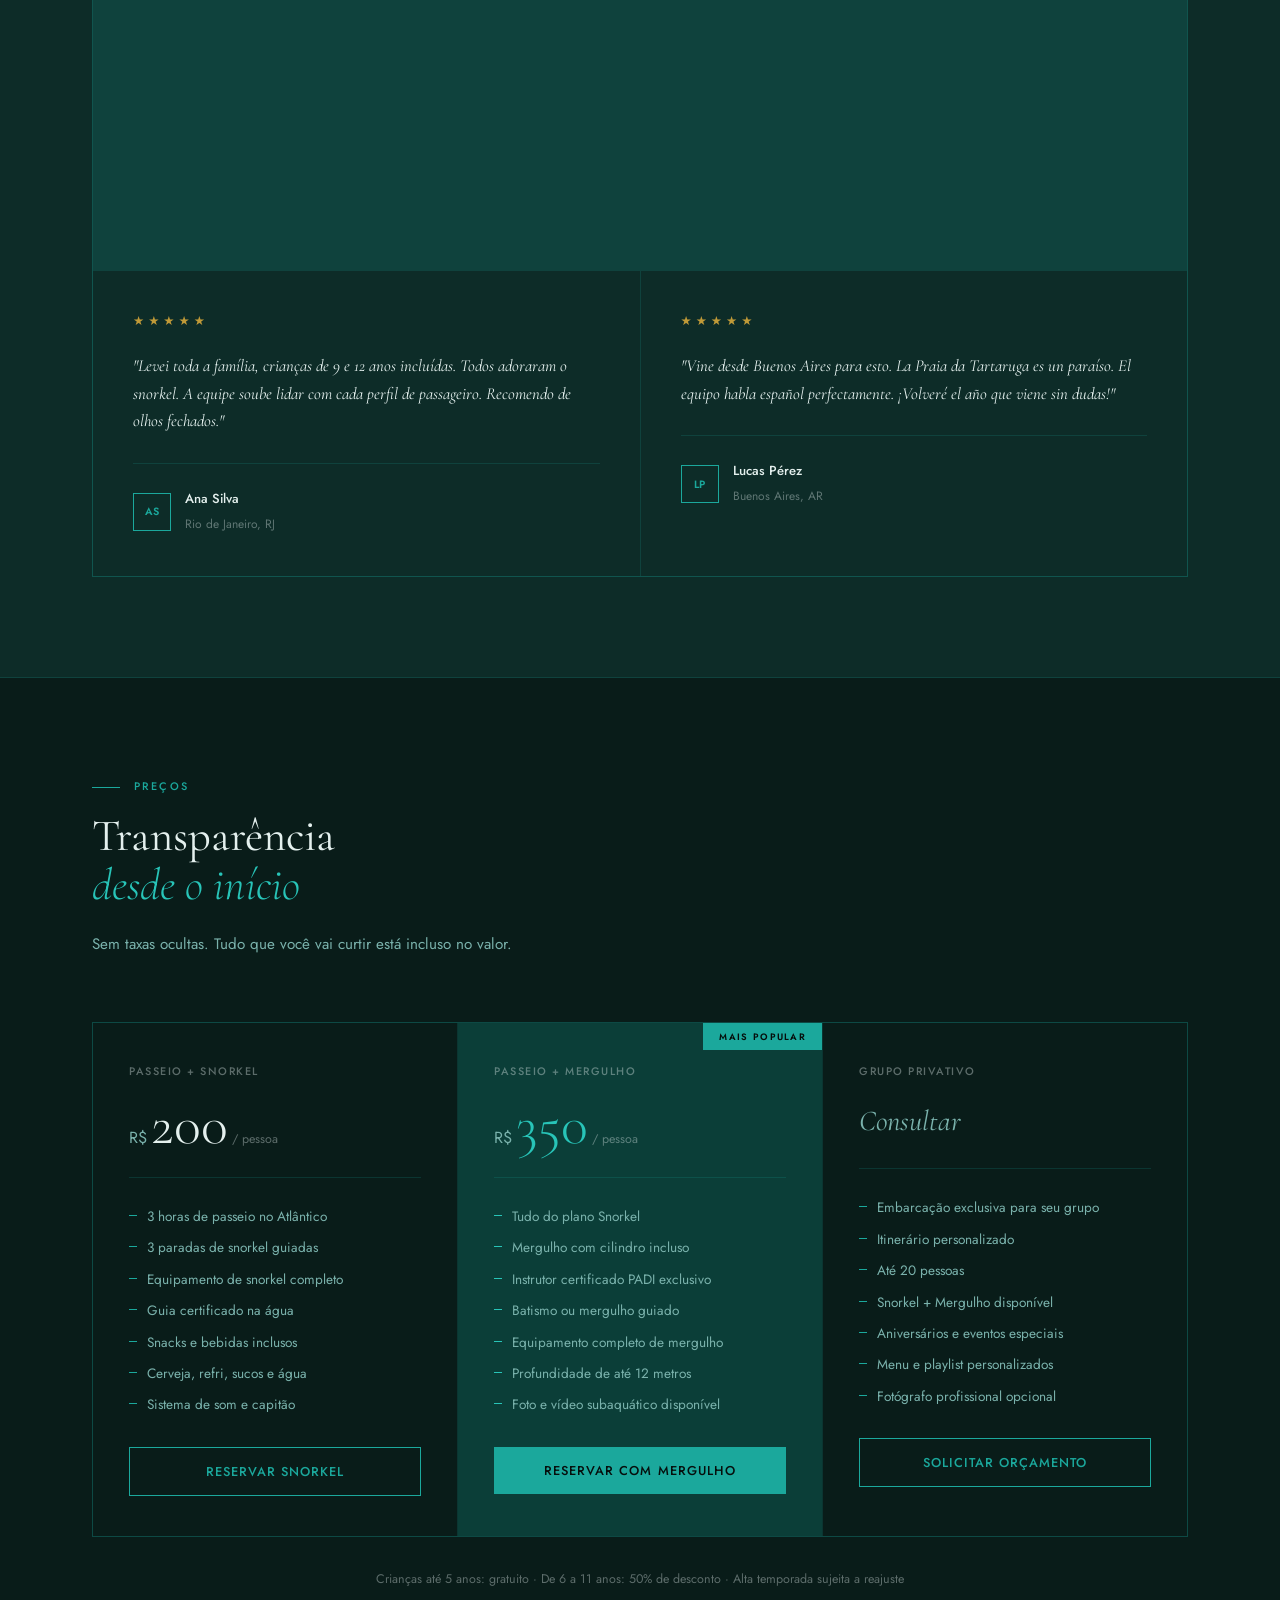
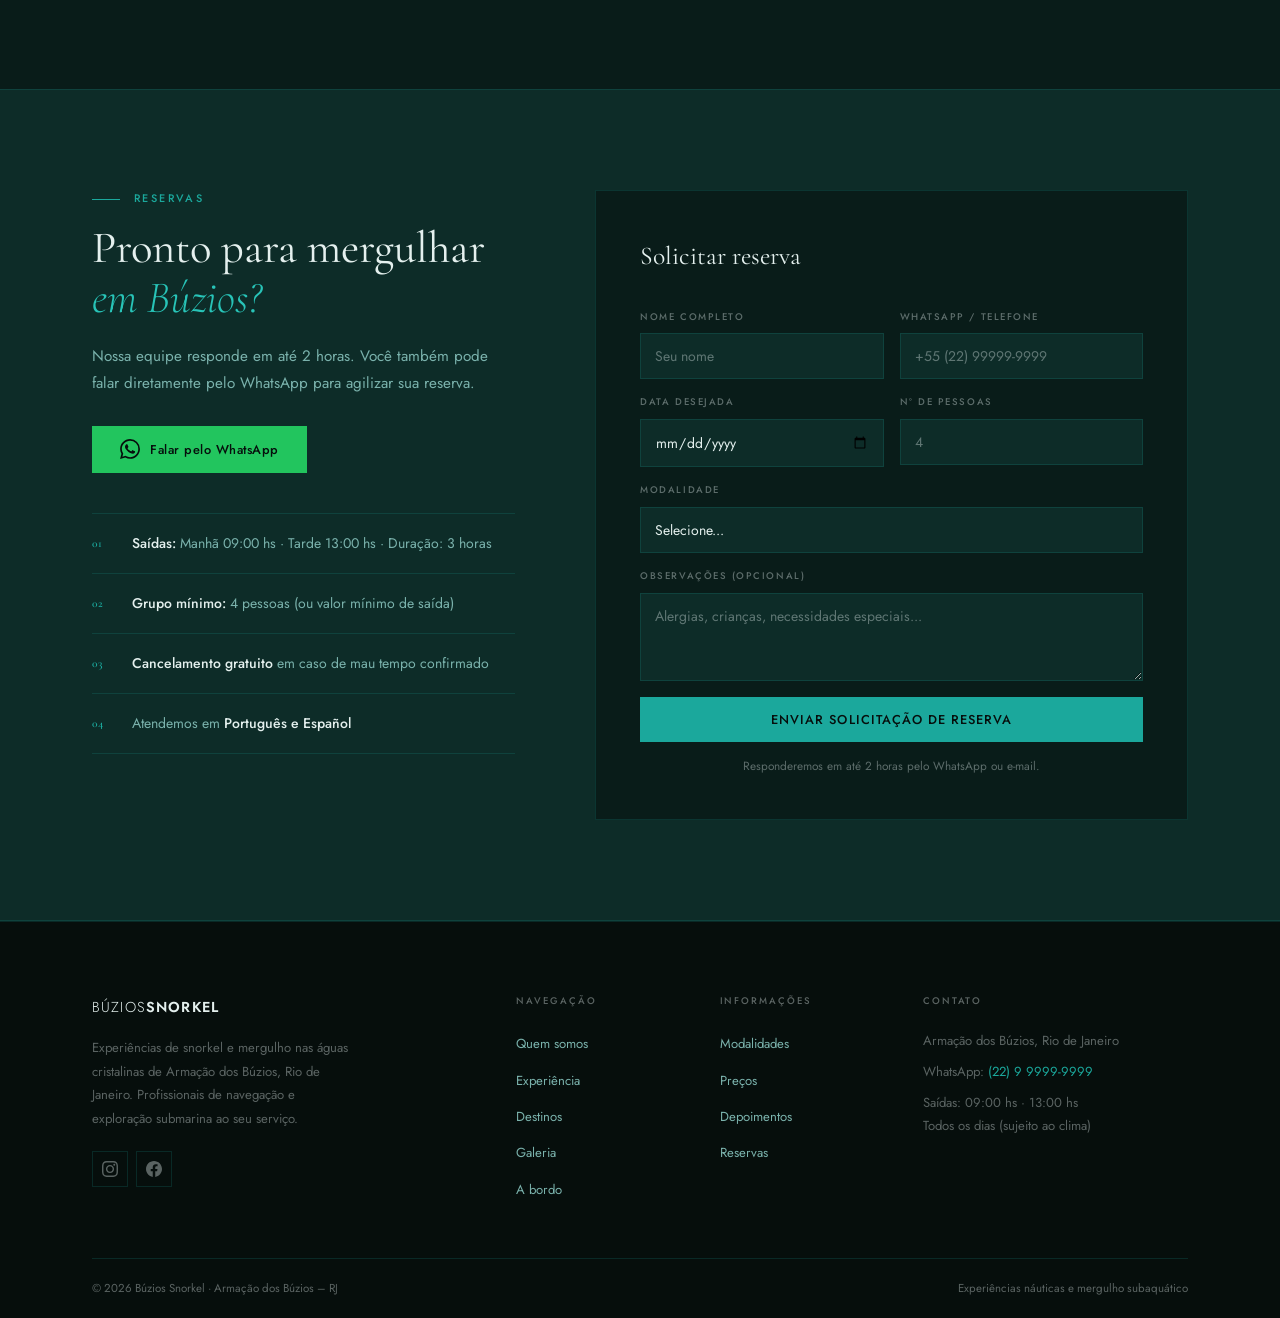
==== commit 2add4d5d: "Redesign: dark editorial aesthetic with real underwater photos Complete visual overhaul — zero borde" ====
--- a/index.html
+++ b/index.html
@@ -22,8 +22,9 @@
       <ul class="nav__links">
         <li><a href="#passeio">Experiência</a></li>
         <li><a href="#pontos">Destinos</a></li>
+        <li><a href="#galeria">Galeria</a></li>
         <li><a href="#barco">A Bordo</a></li>
-        <li><a href="#snorkel">Snorkel & Mergulho</a></li>
+        <li><a href="#snorkel">Modalidades</a></li>
         <li><a href="#reservar" class="nav__cta">Reservar</a></li>
       </ul>
       <button class="nav__burger" id="burger" aria-label="Abrir menu">
@@ -33,15 +34,16 @@
     <div class="nav__mobile" id="mobileMenu">
       <a href="#passeio" class="nav__mobile-link">Experiência</a>
       <a href="#pontos" class="nav__mobile-link">Destinos</a>
+      <a href="#galeria" class="nav__mobile-link">Galeria</a>
       <a href="#barco" class="nav__mobile-link">A Bordo</a>
-      <a href="#snorkel" class="nav__mobile-link">Snorkel & Mergulho</a>
+      <a href="#snorkel" class="nav__mobile-link">Modalidades</a>
       <a href="#reservar" class="nav__mobile-cta">Reservar Agora</a>
     </div>
   </nav>
 
   <!-- ===== HERO ===== -->
   <section class="hero" id="hero">
-    <div class="hero__bg"></div>
+    <div class="hero__bg" style="background-image: url('images/hero.jpg')"></div>
     <div class="hero__content">
       <div class="hero__eyebrow">
         <span class="hero__line"></span>
@@ -58,7 +60,7 @@
         <div class="hero__meta-sep"></div>
         <div class="hero__meta-item">
           <span class="hero__meta-label">Saídas</span>
-          <span class="hero__meta-value">09:00 · 13:00 hs</span>
+          <span class="hero__meta-value">09:00 · 13:00</span>
         </div>
         <div class="hero__meta-sep"></div>
         <div class="hero__meta-item">
@@ -76,9 +78,7 @@
         <a href="#passeio" class="btn btn--ghost">Ver itinerário</a>
       </div>
     </div>
-    <div class="hero__scroll-hint">
-      <div class="hero__scroll-dot"></div>
-    </div>
+    <div class="hero__scroll-hint">Scroll</div>
   </section>
 
   <!-- ===== SOBRE ===== -->
@@ -86,17 +86,10 @@
     <div class="container">
       <div class="about__grid">
         <div class="about__visual">
-          <div class="about__img-stack">
-            <div class="about__img about__img--a">
-              <span>🌊</span>
-            </div>
-            <div class="about__img about__img--b">
-              <span>🐠</span>
-            </div>
-            <div class="about__stat">
-              <span class="about__stat-num">+10</span>
-              <span class="about__stat-label">anos em Búzios</span>
-            </div>
+          <img src="images/about.jpg" alt="Tartaruga marinha nas águas cristalinas de Búzios" />
+          <div class="about__stat">
+            <span class="about__stat-num">+10</span>
+            <span class="about__stat-label">anos em Búzios</span>
           </div>
         </div>
         <div class="about__text">
@@ -206,7 +199,7 @@
   <!-- ===== DESTINOS ===== -->
   <section class="spots" id="pontos">
     <div class="container">
-      <div class="section-header">
+      <div class="section-header section-header--left">
         <div class="section-eyebrow">Destinos</div>
         <h2 class="section-title">As joias do litoral búziano</h2>
         <p class="section-desc">Selecionamos 3 paradas por saída entre estes destinos exclusivos, de acordo com as condições do mar e a melhor experiência para cada grupo.</p>
@@ -215,8 +208,8 @@
 
         <div class="spot">
           <div class="spot__number">01</div>
-          <div class="spot__visual spot__visual--tartaruga">
-            <span>🐢</span>
+          <div class="spot__visual">
+            <img src="images/spot-tartaruga.jpg" alt="Tartaruga marinha na Praia da Tartaruga" />
           </div>
           <div class="spot__info">
             <div class="spot__tags">
@@ -233,8 +226,8 @@
 
         <div class="spot spot--reverse">
           <div class="spot__number">02</div>
-          <div class="spot__visual spot__visual--azeda">
-            <span>🪸</span>
+          <div class="spot__visual">
+            <img src="images/spot-azeda.jpg" alt="Peixes borboleta nos corais de Azeda" />
           </div>
           <div class="spot__info">
             <div class="spot__tags">
@@ -251,8 +244,8 @@
 
         <div class="spot">
           <div class="spot__number">03</div>
-          <div class="spot__visual spot__visual--joao">
-            <span>🐡</span>
+          <div class="spot__visual">
+            <img src="images/spot-joao.jpg" alt="Tartaruga e cardume em João Fernandes" />
           </div>
           <div class="spot__info">
             <div class="spot__tags">
@@ -269,8 +262,8 @@
 
         <div class="spot spot--reverse">
           <div class="spot__number">04</div>
-          <div class="spot__visual spot__visual--feia">
-            <span>🤿</span>
+          <div class="spot__visual">
+            <img src="images/spot-feia.jpg" alt="Recife rochoso da Ilha Feia" />
           </div>
           <div class="spot__info">
             <div class="spot__tags">
@@ -287,8 +280,8 @@
 
         <div class="spot">
           <div class="spot__number">05</div>
-          <div class="spot__visual spot__visual--branca">
-            <span>🏝️</span>
+          <div class="spot__visual">
+            <img src="images/spot-branca.jpg" alt="Peixe-anjo nas águas da Ilha Branca" />
           </div>
           <div class="spot__info">
             <div class="spot__tags">
@@ -307,46 +300,66 @@
     </div>
   </section>
 
+  <!-- ===== GALERIA ===== -->
+  <section class="gallery" id="galeria">
+    <div class="container">
+      <div class="section-header section-header--left">
+        <div class="section-eyebrow">Galeria</div>
+        <h2 class="section-title">O que você vai <em>encontrar</em></h2>
+        <p class="section-desc">Imagens reais das nossas saídas — fauna, corais e a vida submarina que aguarda você nas águas de Búzios.</p>
+      </div>
+    </div>
+    <div class="gallery__grid">
+      <div class="gallery__item">
+        <img src="images/gallery-3.jpg" alt="Fauna submarina de Búzios" />
+      </div>
+      <div class="gallery__item">
+        <img src="images/gallery-1.jpg" alt="Snorkel em Búzios com peixes" />
+      </div>
+      <div class="gallery__item">
+        <img src="images/gallery-2.jpg" alt="Criança explorando a vida marinha" />
+      </div>
+      <div class="gallery__item">
+        <img src="images/gallery-4.jpg" alt="Fundo do mar em Búzios" />
+      </div>
+    </div>
+  </section>
+
   <!-- ===== A BORDO ===== -->
   <section class="vessel" id="barco">
     <div class="container">
-      <div class="section-header">
+      <div class="section-header section-header--left">
         <div class="section-eyebrow">A bordo</div>
         <h2 class="section-title">Tudo que você precisa<br/><em>para uma tarde perfeita</em></h2>
       </div>
       <div class="vessel__grid">
 
         <div class="vessel__feature">
-          <div class="vessel__feature-num">—</div>
-          <div class="vessel__feature-icon">👨‍✈️</div>
+          <div class="vessel__feature-num">01</div>
           <h4>Capitão certificado</h4>
           <p>Navegação com capitão credenciado pela Marinha do Brasil, com profundo conhecimento das águas e rotas de Búzios.</p>
         </div>
 
         <div class="vessel__feature">
-          <div class="vessel__feature-num">—</div>
-          <div class="vessel__feature-icon">🎵</div>
+          <div class="vessel__feature-num">02</div>
           <h4>Sistema de som</h4>
           <p>Equipamento de áudio de qualidade com playlist cuidadosamente selecionada. Ritmo certo para cada momento da travessia.</p>
         </div>
 
         <div class="vessel__feature">
-          <div class="vessel__feature-num">—</div>
-          <div class="vessel__feature-icon">🍺</div>
+          <div class="vessel__feature-num">03</div>
           <h4>Bebidas & snacks</h4>
           <p>Cerveja gelada, refrigerantes, água e sucos tropicais disponíveis durante todo o percurso. Snacks complementares inclusos.</p>
         </div>
 
         <div class="vessel__feature">
-          <div class="vessel__feature-num">—</div>
-          <div class="vessel__feature-icon">🤿</div>
+          <div class="vessel__feature-num">04</div>
           <h4>Equipamento de snorkel</h4>
           <p>Máscaras, respiradores e nadadeiras de qualidade para todos os participantes. Higienizados e verificados antes de cada saída.</p>
         </div>
 
         <div class="vessel__feature">
-          <div class="vessel__feature-num">—</div>
-          <div class="vessel__feature-icon">🛟</div>
+          <div class="vessel__feature-num">05</div>
           <h4>Segurança completa</h4>
           <p>Coletes salva-vidas individuais, kit de primeiros socorros, rádio VHF e toda documentação exigida pela Marinha em plena vigência.</p>
         </div>
@@ -358,7 +371,7 @@
   <!-- ===== SNORKEL & MERGULHO ===== -->
   <section class="snorkel" id="snorkel">
     <div class="container">
-      <div class="section-header">
+      <div class="section-header section-header--left">
         <div class="section-eyebrow">Modalidades</div>
         <h2 class="section-title">Snorkel ou Mergulho<br/><em>com Cilindro?</em></h2>
         <p class="section-desc">Você escolhe a profundidade da sua experiência. Ambas as modalidades são acompanhadas por profissionais certificados.</p>
@@ -421,7 +434,7 @@
   <!-- ===== DEPOIMENTOS ===== -->
   <section class="reviews" id="reviews">
     <div class="container">
-      <div class="section-header">
+      <div class="section-header section-header--left">
         <div class="section-eyebrow">Depoimentos</div>
         <h2 class="section-title">O que dizem<br/><em>nossos passageiros</em></h2>
       </div>
@@ -482,7 +495,7 @@
   <!-- ===== PREÇOS ===== -->
   <section class="pricing" id="precos">
     <div class="container">
-      <div class="section-header">
+      <div class="section-header section-header--left">
         <div class="section-eyebrow">Preços</div>
         <h2 class="section-title">Transparência<br/><em>desde o início</em></h2>
         <p class="section-desc">Sem taxas ocultas. Tudo que você vai curtir está incluso no valor.</p>
@@ -565,30 +578,30 @@
           <h2 class="section-title">Pronto para mergulhar<br/><em>em Búzios?</em></h2>
           <p>Nossa equipe responde em até 2 horas. Você também pode falar diretamente pelo WhatsApp para agilizar sua reserva.</p>
           <a href="https://wa.me/5522999999999?text=Olá!%20Quero%20reservar%20uma%20experiência%20em%20Búzios%20Snorkel!" class="booking__whatsapp" target="_blank" rel="noopener">
-            <svg width="22" height="22" viewBox="0 0 24 24" fill="currentColor"><path d="M17.472 14.382c-.297-.149-1.758-.867-2.03-.967-.273-.099-.471-.148-.67.15-.197.297-.767.966-.94 1.164-.173.199-.347.223-.644.075-.297-.15-1.255-.463-2.39-1.475-.883-.788-1.48-1.761-1.653-2.059-.173-.297-.018-.458.13-.606.134-.133.298-.347.446-.52.149-.174.198-.298.298-.497.099-.198.05-.371-.025-.52-.075-.149-.669-1.612-.916-2.207-.242-.579-.487-.5-.669-.51-.173-.008-.371-.01-.57-.01-.198 0-.52.074-.792.372-.272.297-1.04 1.016-1.04 2.479 0 1.462 1.065 2.875 1.213 3.074.149.198 2.096 3.2 5.077 4.487.709.306 1.262.489 1.694.625.712.227 1.36.195 1.871.118.571-.085 1.758-.719 2.006-1.413.248-.694.248-1.289.173-1.413-.074-.124-.272-.198-.57-.347m-5.421 7.403h-.004a9.87 9.87 0 01-5.031-1.378l-.361-.214-3.741.982.998-3.648-.235-.374a9.86 9.86 0 01-1.51-5.26c.001-5.45 4.436-9.884 9.888-9.884 2.64 0 5.122 1.03 6.988 2.898a9.825 9.825 0 012.893 6.994c-.003 5.45-4.437 9.884-9.885 9.884m8.413-18.297A11.815 11.815 0 0012.05 0C5.495 0 .16 5.335.157 11.892c0 2.096.547 4.142 1.588 5.945L.057 24l6.305-1.654a11.882 11.882 0 005.683 1.448h.005c6.554 0 11.89-5.335 11.893-11.893a11.821 11.821 0 00-3.48-8.413z"/></svg>
+            <svg width="20" height="20" viewBox="0 0 24 24" fill="currentColor"><path d="M17.472 14.382c-.297-.149-1.758-.867-2.03-.967-.273-.099-.471-.148-.67.15-.197.297-.767.966-.94 1.164-.173.199-.347.223-.644.075-.297-.15-1.255-.463-2.39-1.475-.883-.788-1.48-1.761-1.653-2.059-.173-.297-.018-.458.13-.606.134-.133.298-.347.446-.52.149-.174.198-.298.298-.497.099-.198.05-.371-.025-.52-.075-.149-.669-1.612-.916-2.207-.242-.579-.487-.5-.669-.51-.173-.008-.371-.01-.57-.01-.198 0-.52.074-.792.372-.272.297-1.04 1.016-1.04 2.479 0 1.462 1.065 2.875 1.213 3.074.149.198 2.096 3.2 5.077 4.487.709.306 1.262.489 1.694.625.712.227 1.36.195 1.871.118.571-.085 1.758-.719 2.006-1.413.248-.694.248-1.289.173-1.413-.074-.124-.272-.198-.57-.347m-5.421 7.403h-.004a9.87 9.87 0 01-5.031-1.378l-.361-.214-3.741.982.998-3.648-.235-.374a9.86 9.86 0 01-1.51-5.26c.001-5.45 4.436-9.884 9.888-9.884 2.64 0 5.122 1.03 6.988 2.898a9.825 9.825 0 012.893 6.994c-.003 5.45-4.437 9.884-9.885 9.884m8.413-18.297A11.815 11.815 0 0012.05 0C5.495 0 .16 5.335.157 11.892c0 2.096.547 4.142 1.588 5.945L.057 24l6.305-1.654a11.882 11.882 0 005.683 1.448h.005c6.554 0 11.89-5.335 11.893-11.893a11.821 11.821 0 00-3.48-8.413z"/></svg>
             Falar pelo WhatsApp
           </a>
           <div class="booking__details">
             <div class="booking__detail">
-              <span class="booking__detail-icon">🕗</span>
+              <span class="booking__detail-num">01</span>
               <div>
                 <strong>Saídas:</strong> Manhã 09:00 hs · Tarde 13:00 hs · Duração: 3 horas
               </div>
             </div>
             <div class="booking__detail">
-              <span class="booking__detail-icon">👥</span>
+              <span class="booking__detail-num">02</span>
               <div>
                 <strong>Grupo mínimo:</strong> 4 pessoas (ou valor mínimo de saída)
               </div>
             </div>
             <div class="booking__detail">
-              <span class="booking__detail-icon">🌦️</span>
+              <span class="booking__detail-num">03</span>
               <div>
                 <strong>Cancelamento gratuito</strong> em caso de mau tempo confirmado
               </div>
             </div>
             <div class="booking__detail">
-              <span class="booking__detail-icon">💬</span>
+              <span class="booking__detail-num">04</span>
               <div>
                 Atendemos em <strong>Português e Español</strong>
               </div>
@@ -651,10 +664,10 @@
           <p>Experiências de snorkel e mergulho nas águas cristalinas de Armação dos Búzios, Rio de Janeiro. Profissionais de navegação e exploração submarina ao seu serviço.</p>
           <div class="footer__social">
             <a href="#" aria-label="Instagram">
-              <svg width="18" height="18" viewBox="0 0 24 24" fill="currentColor"><path d="M12 2.163c3.204 0 3.584.012 4.85.07 3.252.148 4.771 1.691 4.919 4.919.058 1.265.069 1.645.069 4.849 0 3.205-.012 3.584-.069 4.849-.149 3.225-1.664 4.771-4.919 4.919-1.266.058-1.644.07-4.85.07-3.204 0-3.584-.012-4.849-.07-3.26-.149-4.771-1.699-4.919-4.92-.058-1.265-.07-1.644-.07-4.849 0-3.204.013-3.583.07-4.849.149-3.227 1.664-4.771 4.919-4.919 1.266-.057 1.645-.069 4.849-.069zm0-2.163c-3.259 0-3.667.014-4.947.072-4.358.2-6.78 2.618-6.98 6.98-.059 1.281-.073 1.689-.073 4.948 0 3.259.014 3.668.072 4.948.2 4.358 2.618 6.78 6.98 6.98 1.281.058 1.689.072 4.948.072 3.259 0 3.668-.014 4.948-.072 4.354-.2 6.782-2.618 6.979-6.98.059-1.28.073-1.689.073-4.948 0-3.259-.014-3.667-.072-4.947-.196-4.354-2.617-6.78-6.979-6.98-1.281-.059-1.69-.073-4.949-.073zm0 5.838c-3.403 0-6.162 2.759-6.162 6.162s2.759 6.163 6.162 6.163 6.162-2.759 6.162-6.163c0-3.403-2.759-6.162-6.162-6.162zm0 10.162c-2.209 0-4-1.79-4-4 0-2.209 1.791-4 4-4s4 1.791 4 4c0 2.21-1.791 4-4 4zm6.406-11.845c-.796 0-1.441.645-1.441 1.44s.645 1.44 1.441 1.44c.795 0 1.439-.645 1.439-1.44s-.644-1.44-1.439-1.44z"/></svg>
+              <svg width="16" height="16" viewBox="0 0 24 24" fill="currentColor"><path d="M12 2.163c3.204 0 3.584.012 4.85.07 3.252.148 4.771 1.691 4.919 4.919.058 1.265.069 1.645.069 4.849 0 3.205-.012 3.584-.069 4.849-.149 3.225-1.664 4.771-4.919 4.919-1.266.058-1.644.07-4.85.07-3.204 0-3.584-.012-4.849-.07-3.26-.149-4.771-1.699-4.919-4.92-.058-1.265-.07-1.644-.07-4.849 0-3.204.013-3.583.07-4.849.149-3.227 1.664-4.771 4.919-4.919 1.266-.057 1.645-.069 4.849-.069zm0-2.163c-3.259 0-3.667.014-4.947.072-4.358.2-6.78 2.618-6.98 6.98-.059 1.281-.073 1.689-.073 4.948 0 3.259.014 3.668.072 4.948.2 4.358 2.618 6.78 6.98 6.98 1.281.058 1.689.072 4.948.072 3.259 0 3.668-.014 4.948-.072 4.354-.2 6.782-2.618 6.979-6.98.059-1.28.073-1.689.073-4.948 0-3.259-.014-3.667-.072-4.947-.196-4.354-2.617-6.78-6.979-6.98-1.281-.059-1.69-.073-4.949-.073zm0 5.838c-3.403 0-6.162 2.759-6.162 6.162s2.759 6.163 6.162 6.163 6.162-2.759 6.162-6.163c0-3.403-2.759-6.162-6.162-6.162zm0 10.162c-2.209 0-4-1.79-4-4 0-2.209 1.791-4 4-4s4 1.791 4 4c0 2.21-1.791 4-4 4zm6.406-11.845c-.796 0-1.441.645-1.441 1.44s.645 1.44 1.441 1.44c.795 0 1.439-.645 1.439-1.44s-.644-1.44-1.439-1.44z"/></svg>
             </a>
             <a href="#" aria-label="Facebook">
-              <svg width="18" height="18" viewBox="0 0 24 24" fill="currentColor"><path d="M24 12.073c0-6.627-5.373-12-12-12s-12 5.373-12 12c0 5.99 4.388 10.954 10.125 11.854v-8.385H7.078v-3.47h3.047V9.43c0-3.007 1.792-4.669 4.533-4.669 1.312 0 2.686.235 2.686.235v2.953H15.83c-1.491 0-1.956.925-1.956 1.874v2.25h3.328l-.532 3.47h-2.796v8.385C19.612 23.027 24 18.062 24 12.073z"/></svg>
+              <svg width="16" height="16" viewBox="0 0 24 24" fill="currentColor"><path d="M24 12.073c0-6.627-5.373-12-12-12s-12 5.373-12 12c0 5.99 4.388 10.954 10.125 11.854v-8.385H7.078v-3.47h3.047V9.43c0-3.007 1.792-4.669 4.533-4.669 1.312 0 2.686.235 2.686.235v2.953H15.83c-1.491 0-1.956.925-1.956 1.874v2.25h3.328l-.532 3.47h-2.796v8.385C19.612 23.027 24 18.062 24 12.073z"/></svg>
             </a>
           </div>
         </div>
@@ -664,13 +677,14 @@
             <li><a href="#about">Quem somos</a></li>
             <li><a href="#passeio">Experiência</a></li>
             <li><a href="#pontos">Destinos</a></li>
+            <li><a href="#galeria">Galeria</a></li>
             <li><a href="#barco">A bordo</a></li>
-            <li><a href="#snorkel">Modalidades</a></li>
           </ul>
         </div>
         <div class="footer__nav">
           <h4>Informações</h4>
           <ul>
+            <li><a href="#snorkel">Modalidades</a></li>
             <li><a href="#precos">Preços</a></li>
             <li><a href="#reviews">Depoimentos</a></li>
             <li><a href="#reservar">Reservas</a></li>
@@ -693,7 +707,7 @@
   <!-- Modal de sucesso -->
   <div class="modal" id="successModal">
     <div class="modal__box">
-      <span class="modal__icon">🌊</span>
+      <span class="modal__icon">—</span>
       <h3>Solicitação enviada!</h3>
       <p>Recebemos seu pedido de reserva. Nossa equipe entrará em contato em até 2 horas para confirmar disponibilidade e detalhes.</p>
       <p><em>Até breve nas águas de Búzios.</em></p>
--- a/styles.css
+++ b/styles.css
@@ -1,44 +1,43 @@
 /* ===========================
-   BÚZIOS SNORKEL – STYLES
-   Design: Sophisticated Nautical
+   BÚZIOS SNORKEL
+   Design: Editorial Ocean
    =========================== */
 
 :root {
-  /* Palette — no pure white used as backgrounds */
-  --navy:        #0a1628;
-  --navy-mid:    #112240;
-  --navy-light:  #1b3a5f;
-  --teal:        #0d9488;
-  --teal-light:  #14b8a6;
-  --gold:        #b8975a;
-  --gold-light:  #d4af7a;
-  /* Section backgrounds — alternating cool/warm, never white */
-  --bg-warm:     #ede8de;   /* warm sand — about, vessel, pricing */
-  --bg-cool:     #e4ecf5;   /* cool blue-slate — spots, reviews, booking */
-  --bg-warm-mid: #e5ddd0;   /* slightly deeper warm — tour/timeline */
-  --bg-card:     #dfe8f2;   /* card interior on cool sections */
-  --bg-card-warm:#e8e2d6;   /* card interior on warm sections */
-  --ivory:       #ede8de;   /* alias kept for compatibility */
-  --ivory-dark:  #ddd7cb;
-  --slate:       #4a6580;
-  --slate-light: #7d95ae;
-  --text-body:   #1e3048;   /* darker for better contrast on pale bgs */
-  --text-muted:  #4d6380;
-  --border:      #c5d3e0;
-  --border-warm: #c8bfb0;
-  --border-dark: rgba(10,22,40,0.15);
-
-  /* Fonts */
+  /* Ocean depth palette */
+  --depth-1:    #060e0c;
+  --depth-2:    #091c19;
+  --depth-3:    #0d2c28;
+  --depth-4:    #0b4840;
+
+  /* Teal spectrum */
+  --teal:       #0d7a6e;
+  --aqua:       #1ba89c;
+  --aqua-light: #28c4b8;
+
+  /* Warm reef tones */
+  --sand:       #c4b47a;
+  --gold:       #c09a38;
+  --gold-light: #d4af5a;
+
+  /* Text */
+  --text-1:  #e4f0ee;
+  --text-2:  #7ab2ac;
+  --text-3:  rgba(228,240,238,0.38);
+
+  /* Structure */
+  --line:      rgba(27,168,156,0.18);
+  --line-warm: rgba(192,154,56,0.28);
+
+  /* Typography */
   --font-display: 'Cormorant Garamond', Georgia, serif;
   --font-body:    'Jost', system-ui, -apple-system, sans-serif;
 
-  /* Spacing */
-  --section-pad: 96px;
-  --radius:      8px;
-  --radius-lg:   16px;
-
-  /* Transitions */
-  --ease: all 0.3s cubic-bezier(0.4, 0, 0.2, 1);
+  /* Layout */
+  --section-pad: 100px;
+  --container:   1160px;
+  --radius:      0;
+  --ease:        all 0.28s cubic-bezier(0.4, 0, 0.2, 1);
 }
 
 /* ===== RESET ===== */
@@ -48,55 +47,62 @@
   font-family: var(--font-body);
   font-size: 16px;
   line-height: 1.65;
-  color: var(--text-body);
-  background: var(--bg-warm);
+  color: var(--text-1);
+  background: var(--depth-2);
   overflow-x: hidden;
 }
 img { display: block; max-width: 100%; }
 a { text-decoration: none; color: inherit; }
 
 /* ===== LAYOUT ===== */
-.container {
-  max-width: 1160px;
-  margin: 0 auto;
-  padding: 0 32px;
-}
+.container { max-width: var(--container); margin: 0 auto; padding: 0 32px; }
 
 /* ===== TYPOGRAPHY ===== */
 .section-eyebrow {
   font-family: var(--font-body);
-  font-size: 0.72rem;
-  font-weight: 600;
-  letter-spacing: 0.18em;
-  text-transform: uppercase;
-  color: var(--teal);
-  margin-bottom: 12px;
-}
+  font-size: 0.68rem;
+  font-weight: 500;
+  letter-spacing: 0.22em;
+  text-transform: uppercase;
+  color: var(--aqua);
+  display: flex;
+  align-items: center;
+  gap: 14px;
+  margin-bottom: 16px;
+}
+.section-eyebrow::before {
+  content: '';
+  display: block;
+  width: 28px;
+  height: 1px;
+  background: var(--aqua);
+  flex-shrink: 0;
+}
+.section-eyebrow--center {
+  justify-content: center;
+}
+.section-eyebrow--center::before { display: none; }
 
 .section-title {
   font-family: var(--font-display);
   font-size: clamp(2rem, 3.5vw, 3rem);
-  font-weight: 600;
-  line-height: 1.15;
-  color: var(--navy);
+  font-weight: 400;
+  line-height: 1.1;
+  color: var(--text-1);
   margin-bottom: 20px;
 }
-.section-title em { font-style: italic; font-weight: 400; color: var(--teal); }
-.section-title--light { color: var(--white); }
-.section-title--light em { color: var(--gold-light); }
+.section-title em { font-style: italic; font-weight: 300; color: var(--aqua-light); }
 
 .section-desc {
-  font-size: 1rem;
-  color: var(--text-muted);
-  max-width: 600px;
-  line-height: 1.75;
-}
-
-.section-header {
-  text-align: center;
-  margin-bottom: 64px;
-}
-.section-header .section-desc { margin: 0 auto; }
+  font-size: 0.95rem;
+  color: var(--text-2);
+  max-width: 560px;
+  line-height: 1.8;
+}
+
+.section-header { margin-bottom: 64px; }
+.section-header--center { text-align: center; }
+.section-header--center .section-desc { margin: 0 auto; }
 .section-header--left { text-align: left; }
 
 /* ===== BUTTONS ===== */
@@ -106,35 +112,29 @@
   justify-content: center;
   gap: 8px;
   padding: 13px 32px;
-  border-radius: 4px;
+  border-radius: 0;
   font-family: var(--font-body);
-  font-size: 0.875rem;
+  font-size: 0.8rem;
   font-weight: 500;
-  letter-spacing: 0.04em;
+  letter-spacing: 0.08em;
+  text-transform: uppercase;
   cursor: pointer;
   border: none;
   transition: var(--ease);
   white-space: nowrap;
 }
-.btn--primary {
-  background: var(--teal);
-  color: var(--white);
-}
-.btn--primary:hover { background: var(--teal-light); transform: translateY(-1px); }
-
-.btn--outline {
-  background: transparent;
-  color: var(--navy);
-  border: 1.5px solid var(--navy);
-}
-.btn--outline:hover { background: var(--navy); color: var(--white); }
+.btn--primary { background: var(--aqua); color: var(--depth-1); }
+.btn--primary:hover { background: var(--aqua-light); }
+
+.btn--outline { background: transparent; border: 1px solid var(--aqua); color: var(--aqua); }
+.btn--outline:hover { background: var(--aqua); color: var(--depth-1); }
 
 .btn--ghost {
-  background: rgba(255,255,255,0.1);
-  color: var(--white);
-  border: 1.5px solid rgba(255,255,255,0.3);
-}
-.btn--ghost:hover { background: rgba(255,255,255,0.18); border-color: rgba(255,255,255,0.6); }
+  background: rgba(255,255,255,0.06);
+  color: var(--text-1);
+  border: 1px solid rgba(255,255,255,0.2);
+}
+.btn--ghost:hover { background: rgba(255,255,255,0.12); border-color: rgba(255,255,255,0.4); }
 
 .btn--full { width: 100%; }
 
@@ -143,18 +143,19 @@
   position: fixed;
   top: 0; left: 0; right: 0;
   z-index: 1000;
-  padding: 20px 0;
+  padding: 24px 0;
   transition: var(--ease);
 }
 .nav.scrolled {
-  background: rgba(10,22,40,0.97);
-  backdrop-filter: blur(16px);
-  padding: 12px 0;
-  border-bottom: 1px solid rgba(255,255,255,0.06);
+  background: rgba(6,14,12,0.96);
+  backdrop-filter: blur(20px);
+  -webkit-backdrop-filter: blur(20px);
+  padding: 14px 0;
+  border-bottom: 1px solid var(--line);
 }
 
 .nav__container {
-  max-width: 1160px;
+  max-width: var(--container);
   margin: 0 auto;
   padding: 0 32px;
   display: flex;
@@ -165,45 +166,40 @@
 .nav__logo {
   display: flex;
   align-items: center;
-  gap: 8px;
-  color: var(--white);
+  gap: 10px;
+  color: var(--text-1);
   font-family: var(--font-body);
-  font-size: 1rem;
+  font-size: 0.9rem;
   font-weight: 300;
+  letter-spacing: 0.08em;
+  text-transform: uppercase;
+}
+.nav__logo strong { font-weight: 600; }
+.nav__logo-mark {
+  width: 6px;
+  height: 6px;
+  background: var(--aqua);
+  flex-shrink: 0;
+}
+
+.nav__links { display: flex; align-items: center; gap: 32px; list-style: none; }
+.nav__links a {
+  color: var(--text-3);
+  font-size: 0.78rem;
   letter-spacing: 0.04em;
-}
-.nav__logo strong { font-weight: 700; }
-.nav__logo-mark {
-  width: 8px;
-  height: 8px;
-  border-radius: 50%;
-  background: var(--teal);
-  flex-shrink: 0;
-}
-
-.nav__links {
-  display: flex;
-  align-items: center;
-  gap: 36px;
-  list-style: none;
-}
-.nav__links a {
-  color: rgba(255,255,255,0.75);
-  font-size: 0.85rem;
-  font-weight: 400;
-  letter-spacing: 0.02em;
   transition: color 0.2s;
 }
-.nav__links a:hover { color: var(--white); }
+.nav__links a:hover { color: var(--text-1); }
 
 .nav__cta {
-  background: var(--teal) !important;
-  color: var(--white) !important;
-  padding: 9px 22px !important;
-  border-radius: 4px !important;
+  background: var(--aqua) !important;
+  color: var(--depth-1) !important;
+  padding: 8px 20px !important;
   font-weight: 500 !important;
-}
-.nav__cta:hover { background: var(--teal-light) !important; }
+  font-size: 0.75rem !important;
+  letter-spacing: 0.1em !important;
+}
+.nav__cta:hover { background: var(--aqua-light) !important; }
 
 .nav__burger {
   display: none;
@@ -215,38 +211,43 @@
   padding: 4px;
 }
 .nav__burger span {
-  display: block; width: 22px; height: 1.5px;
-  background: var(--white); border-radius: 2px;
+  display: block;
+  width: 22px;
+  height: 1px;
+  background: var(--text-1);
   transition: var(--ease);
 }
 
 .nav__mobile {
   display: none;
   flex-direction: column;
-  background: rgba(10,22,40,0.98);
-  backdrop-filter: blur(16px);
-  padding: 16px 32px 24px;
-  gap: 2px;
+  background: rgba(6,14,12,0.98);
+  backdrop-filter: blur(20px);
+  padding: 16px 32px 28px;
+  border-top: 1px solid var(--line);
+  gap: 0;
 }
 .nav__mobile.open { display: flex; }
 .nav__mobile-link {
-  color: rgba(255,255,255,0.7);
-  padding: 12px 0;
-  font-size: 0.95rem;
-  border-bottom: 1px solid rgba(255,255,255,0.06);
+  color: var(--text-2);
+  padding: 14px 0;
+  font-size: 0.9rem;
+  border-bottom: 1px solid var(--line);
+  letter-spacing: 0.02em;
   transition: var(--ease);
 }
-.nav__mobile-link:hover { color: var(--white); padding-left: 6px; }
+.nav__mobile-link:hover { color: var(--text-1); padding-left: 8px; }
 .nav__mobile-cta {
   display: block;
-  background: var(--teal);
-  color: var(--white) !important;
+  background: var(--aqua);
+  color: var(--depth-1) !important;
   text-align: center;
-  border-radius: 4px;
-  padding: 13px !important;
-  margin-top: 12px;
+  padding: 14px !important;
+  margin-top: 16px;
   font-weight: 500;
-  font-size: 0.875rem;
+  font-size: 0.78rem;
+  letter-spacing: 0.1em;
+  text-transform: uppercase;
 }
 
 /* ===== HERO ===== */
@@ -254,244 +255,223 @@
   position: relative;
   min-height: 100vh;
   display: flex;
-  align-items: center;
-  justify-content: center;
+  align-items: flex-end;
   overflow: hidden;
 }
 
 .hero__bg {
   position: absolute;
   inset: 0;
-  background:
-    radial-gradient(ellipse at 60% 0%, rgba(13,148,136,0.18) 0%, transparent 55%),
-    radial-gradient(ellipse at 10% 80%, rgba(27,58,95,0.5) 0%, transparent 50%),
-    linear-gradient(170deg, #060e1c 0%, #0a1628 40%, #0d2445 70%, #0f2e52 100%);
-}
-
-/* Subtle texture grid */
-.hero__bg::after {
+  background-size: cover;
+  background-position: center 35%;
+}
+.hero__bg::before {
   content: '';
   position: absolute;
   inset: 0;
-  background-image:
-    linear-gradient(rgba(255,255,255,0.025) 1px, transparent 1px),
-    linear-gradient(90deg, rgba(255,255,255,0.025) 1px, transparent 1px);
-  background-size: 60px 60px;
-  mask-image: radial-gradient(ellipse at center, black 30%, transparent 80%);
+  background: linear-gradient(
+    160deg,
+    rgba(6,14,12,0.72) 0%,
+    rgba(6,14,12,0.28) 45%,
+    rgba(6,14,12,0.88) 100%
+  );
 }
 
 .hero__content {
   position: relative;
   z-index: 2;
-  text-align: center;
-  max-width: 820px;
-  padding: 0 32px;
-  padding-top: 90px;
+  max-width: var(--container);
+  margin: 0 auto;
+  padding: 120px 32px 80px;
+  width: 100%;
 }
 
 .hero__eyebrow {
   display: flex;
   align-items: center;
-  justify-content: center;
-  gap: 16px;
-  color: rgba(255,255,255,0.5);
-  font-size: 0.72rem;
+  gap: 14px;
+  color: rgba(228,240,238,0.5);
+  font-size: 0.66rem;
   font-weight: 400;
-  letter-spacing: 0.18em;
+  letter-spacing: 0.24em;
   text-transform: uppercase;
   margin-bottom: 28px;
 }
-.hero__line {
+.hero__line { display: block; width: 30px; height: 1px; background: rgba(228,240,238,0.25); }
+
+.hero__title {
+  font-family: var(--font-display);
+  font-size: clamp(3.5rem, 8vw, 6.5rem);
+  font-weight: 300;
+  line-height: 1.0;
+  color: var(--text-1);
+  letter-spacing: -0.02em;
+  margin-bottom: 32px;
+  max-width: 800px;
+}
+.hero__title em {
   display: block;
-  width: 40px;
-  height: 1px;
-  background: rgba(255,255,255,0.25);
-}
-
-.hero__title {
-  font-family: var(--font-display);
-  font-size: clamp(3.2rem, 8vw, 5.8rem);
-  font-weight: 400;
-  line-height: 1.05;
-  color: var(--white);
-  margin-bottom: 28px;
-  letter-spacing: -0.01em;
-}
-.hero__title em {
   font-style: italic;
   font-weight: 300;
-  color: var(--gold-light);
+  color: var(--aqua-light);
 }
 
 .hero__subtitle {
-  font-size: 1rem;
-  color: rgba(255,255,255,0.6);
-  max-width: 640px;
-  margin: 0 auto 40px;
-  line-height: 1.8;
+  font-size: 0.95rem;
+  color: rgba(228,240,238,0.55);
+  max-width: 520px;
+  line-height: 1.85;
   font-weight: 300;
-}
-.hero__subtitle strong { color: rgba(255,255,255,0.9); font-weight: 500; }
+  margin-bottom: 40px;
+}
+.hero__subtitle strong { color: var(--text-1); font-weight: 400; }
 
 .hero__meta {
   display: flex;
-  align-items: center;
-  justify-content: center;
+  align-items: stretch;
   gap: 0;
   margin-bottom: 44px;
   flex-wrap: wrap;
+  border-top: 1px solid rgba(27,168,156,0.22);
+  border-bottom: 1px solid rgba(27,168,156,0.22);
+  padding: 18px 0;
+  max-width: 600px;
 }
 .hero__meta-item {
   display: flex;
   flex-direction: column;
-  align-items: center;
+  gap: 5px;
   padding: 0 28px;
-  gap: 4px;
-}
+}
+.hero__meta-item:first-child { padding-left: 0; }
+.hero__meta-item:not(:last-child) { border-right: 1px solid rgba(27,168,156,0.22); }
+.hero__meta-sep { display: none; }
 .hero__meta-label {
-  font-size: 0.68rem;
+  font-size: 0.6rem;
+  letter-spacing: 0.18em;
+  text-transform: uppercase;
+  color: var(--text-3);
+}
+.hero__meta-value {
+  font-family: var(--font-display);
+  font-size: 1rem;
   font-weight: 500;
-  letter-spacing: 0.14em;
-  text-transform: uppercase;
-  color: rgba(255,255,255,0.35);
-}
-.hero__meta-value {
-  font-family: var(--font-display);
-  font-size: 1rem;
-  font-weight: 600;
-  color: rgba(255,255,255,0.9);
+  color: var(--text-1);
   white-space: nowrap;
 }
-.hero__meta-sep {
-  width: 1px;
-  height: 36px;
-  background: rgba(255,255,255,0.12);
-}
-
-.hero__actions { display: flex; gap: 14px; justify-content: center; flex-wrap: wrap; }
+
+.hero__actions { display: flex; gap: 12px; flex-wrap: wrap; }
 
 .hero__scroll-hint {
   position: absolute;
   bottom: 36px;
-  left: 50%;
-  transform: translateX(-50%);
+  right: 40px;
   z-index: 2;
-}
-.hero__scroll-dot {
-  width: 6px;
-  height: 6px;
-  border-radius: 50%;
-  background: rgba(255,255,255,0.3);
-  margin: 0 auto;
-  animation: dotPulse 2.5s ease infinite;
-}
-@keyframes dotPulse {
-  0%, 100% { opacity: 0.3; transform: scale(1); }
-  50% { opacity: 0.8; transform: scale(1.4); }
+  writing-mode: vertical-rl;
+  display: flex;
+  align-items: center;
+  gap: 12px;
+  color: var(--text-3);
+  font-size: 0.6rem;
+  letter-spacing: 0.2em;
+  text-transform: uppercase;
+}
+.hero__scroll-dot { display: none; }
+.hero__scroll-hint::before {
+  content: '';
+  display: block;
+  width: 1px;
+  height: 48px;
+  background: linear-gradient(to bottom, transparent, var(--aqua));
 }
 
 /* ===== ABOUT ===== */
 .about {
   padding: var(--section-pad) 0;
-  background: var(--bg-warm);
+  background: var(--depth-2);
+  border-top: 1px solid var(--line);
 }
 
 .about__grid {
   display: grid;
   grid-template-columns: 5fr 7fr;
-  gap: 80px;
-  align-items: center;
-}
-
-.about__img-stack { position: relative; height: 440px; }
-
-.about__img {
-  position: absolute;
-  border-radius: var(--radius);
-  display: flex;
-  align-items: center;
-  justify-content: center;
-  font-size: 3.5rem;
-}
-.about__img--a {
-  width: 68%;
-  height: 320px;
-  top: 0; left: 0;
-  background: linear-gradient(135deg, var(--navy) 0%, var(--navy-light) 60%, var(--teal) 100%);
-  opacity: 0.92;
-}
-.about__img--b {
-  width: 55%;
-  height: 220px;
-  bottom: 0; right: 0;
-  background: linear-gradient(135deg, var(--navy-mid) 0%, var(--slate) 100%);
-}
+  gap: 72px;
+  align-items: center;
+}
+
+.about__visual {
+  position: relative;
+  overflow: hidden;
+  height: 540px;
+}
+.about__visual > img {
+  width: 100%;
+  height: 100%;
+  object-fit: cover;
+  display: block;
+}
+.about__img-stack { display: none; }
 
 .about__stat {
   position: absolute;
-  bottom: 84px;
-  left: 44%;
-  background: var(--bg-cool);
-  border: 1px solid var(--border);
-  border-radius: var(--radius);
-  padding: 16px 24px;
-  box-shadow: 0 8px 32px rgba(10,22,40,0.12);
+  bottom: 0;
+  right: 0;
+  background: var(--depth-2);
+  border-top: 1px solid var(--line);
+  border-left: 1px solid var(--line);
+  padding: 20px 28px;
   text-align: center;
-  z-index: 3;
 }
 .about__stat-num {
   display: block;
   font-family: var(--font-display);
-  font-size: 2rem;
-  font-weight: 700;
-  color: var(--navy);
+  font-size: 2.4rem;
+  font-weight: 600;
+  color: var(--aqua);
   line-height: 1;
 }
 .about__stat-label {
-  font-size: 0.72rem;
-  color: var(--text-muted);
-  letter-spacing: 0.06em;
-  text-transform: uppercase;
-}
-
-.about__text p {
-  color: var(--text-muted);
-  margin-bottom: 16px;
-  line-height: 1.8;
-  font-size: 0.975rem;
-}
-
-.about__pillars {
-  list-style: none;
-  margin-top: 32px;
+  font-size: 0.62rem;
+  color: var(--text-3);
+  letter-spacing: 0.12em;
+  text-transform: uppercase;
+}
+
+.about__text {
   display: flex;
   flex-direction: column;
+  justify-content: center;
+}
+.about__text p { color: var(--text-2); margin-bottom: 18px; line-height: 1.85; font-size: 0.975rem; }
+
+.about__pillars { list-style: none; margin-top: 36px; }
+.about__pillars li {
+  display: flex;
+  align-items: flex-start;
   gap: 20px;
-}
-.about__pillars li {
-  display: flex;
-  align-items: flex-start;
-  gap: 16px;
-  padding-bottom: 20px;
-  border-bottom: 1px solid var(--border);
-}
-.about__pillars li:last-child { border-bottom: none; padding-bottom: 0; }
+  padding: 20px 0;
+  border-bottom: 1px solid var(--line);
+}
+.about__pillars li:first-child { border-top: 1px solid var(--line); }
 .about__pillar-icon {
   font-family: var(--font-display);
-  font-size: 0.9rem;
-  color: var(--teal);
+  font-size: 0.78rem;
+  color: var(--aqua);
   font-weight: 600;
   flex-shrink: 0;
+  min-width: 28px;
   padding-top: 2px;
-  min-width: 24px;
-}
-.about__pillars strong { display: block; font-size: 0.9rem; color: var(--navy); font-weight: 600; margin-bottom: 2px; }
-.about__pillars span { font-size: 0.82rem; color: var(--text-muted); }
+  letter-spacing: 0.04em;
+}
+.about__pillars strong { display: block; font-size: 0.88rem; color: var(--text-1); font-weight: 500; margin-bottom: 3px; }
+.about__pillars span { font-size: 0.8rem; color: var(--text-3); }
 
 /* ===== TOUR TIMELINE ===== */
 .tour {
   padding: var(--section-pad) 0;
-  background: var(--bg-warm-mid);
+  background: var(--depth-3);
+  border-top: 1px solid var(--line);
+  border-bottom: 1px solid var(--line);
 }
 
 .tour .container {
@@ -501,353 +481,343 @@
   align-items: flex-start;
 }
 
-.timeline {
+.timeline__departures {
+  border: 1px solid var(--line);
+  padding: 24px 28px;
+  margin-bottom: 48px;
   position: relative;
 }
-
-/* Departure note */
-.timeline__departures {
-  background: var(--navy);
-  border-radius: var(--radius);
-  padding: 20px 28px;
-  margin-bottom: 48px;
-  display: flex;
-  flex-direction: column;
-  gap: 6px;
+.timeline__departures::before {
+  content: '';
+  position: absolute;
+  top: 0; left: 0;
+  width: 2px;
+  height: 100%;
+  background: var(--aqua);
 }
 .timeline__dep-label {
-  font-size: 0.68rem;
-  font-weight: 600;
-  letter-spacing: 0.16em;
-  text-transform: uppercase;
-  color: var(--teal-light);
+  font-size: 0.62rem;
+  font-weight: 500;
+  letter-spacing: 0.2em;
+  text-transform: uppercase;
+  color: var(--aqua);
+  margin-bottom: 10px;
 }
 .timeline__dep-options {
   display: flex;
   align-items: center;
-  gap: 12px;
-  font-family: var(--font-display);
-  font-size: 1.4rem;
-  font-weight: 600;
-  color: rgba(255,255,255,0.92);
-}
-.timeline__dep-sep { color: rgba(255,255,255,0.3); }
-.timeline__dep-note {
-  font-size: 0.78rem;
-  color: rgba(255,255,255,0.45);
-}
-
+  gap: 16px;
+  font-family: var(--font-display);
+  font-size: 1.5rem;
+  font-weight: 400;
+  color: var(--text-1);
+}
+.timeline__dep-sep { color: var(--text-3); }
+.timeline__dep-note { font-size: 0.74rem; color: var(--text-3); margin-top: 8px; }
+
+.timeline { position: relative; }
 .timeline__track {
   position: absolute;
-  left: 76px;
-  top: 24px;
-  bottom: 24px;
+  left: 110px;
+  top: 8px;
+  bottom: 8px;
   width: 1px;
-  background: linear-gradient(to bottom, transparent, var(--border-warm) 10%, var(--border-warm) 90%, transparent);
+  background: linear-gradient(to bottom, transparent, var(--line) 10%, var(--line) 90%, transparent);
 }
 
 .timeline__item {
   display: flex;
   gap: 24px;
-  margin-bottom: 36px;
   position: relative;
 }
-.timeline__item:last-child { margin-bottom: 0; }
 
 .timeline__marker {
   flex-shrink: 0;
-  width: 110px;
+  width: 134px;
   display: flex;
   justify-content: flex-end;
-  padding-right: 20px;
-  padding-top: 3px;
+  padding-right: 24px;
+  padding-top: 1px;
 }
 .timeline__marker span {
-  font-family: var(--font-body);
-  font-size: 0.7rem;
-  font-weight: 600;
-  letter-spacing: 0.1em;
-  text-transform: uppercase;
-  color: var(--teal);
+  font-size: 0.6rem;
+  font-weight: 500;
+  letter-spacing: 0.14em;
+  text-transform: uppercase;
+  color: var(--aqua);
   white-space: nowrap;
   position: relative;
   z-index: 1;
-  background: var(--bg-warm-mid);
-  padding-right: 14px;
+  background: var(--depth-3);
+  padding-right: 16px;
 }
 
 .timeline__body {
   flex: 1;
-  padding-bottom: 32px;
-  border-bottom: 1px solid var(--border-warm);
+  padding: 0 0 36px 0;
+  border-bottom: 1px solid var(--line);
 }
 .timeline__item:last-child .timeline__body { border-bottom: none; padding-bottom: 0; }
 
 .timeline__body h3 {
   font-family: var(--font-display);
   font-size: 1.25rem;
-  font-weight: 600;
-  color: var(--navy);
+  font-weight: 400;
+  color: var(--text-1);
   margin-bottom: 8px;
 }
-.timeline__body p {
-  font-size: 0.9rem;
-  color: var(--text-muted);
-  line-height: 1.7;
-}
+.timeline__body p { font-size: 0.875rem; color: var(--text-2); line-height: 1.8; }
 
 /* ===== SPOTS ===== */
 .spots {
   padding: var(--section-pad) 0;
-  background: var(--bg-cool);
-}
-
-.spots__list {
-  display: flex;
-  flex-direction: column;
-  gap: 0;
-}
+  background: var(--depth-2);
+}
+
+.spots__list { display: flex; flex-direction: column; }
 
 .spot {
   display: grid;
-  grid-template-columns: 48px 280px 1fr;
-  gap: 40px;
-  align-items: center;
-  padding: 48px 0;
-  border-bottom: 1px solid var(--border);
+  grid-template-columns: 48px 380px 1fr;
+  gap: 48px;
+  align-items: center;
+  padding: 56px 0;
+  border-bottom: 1px solid var(--line);
   transition: var(--ease);
 }
-.spot:first-child { border-top: 1px solid var(--border); }
-
-.spot--reverse { grid-template-columns: 48px 1fr 280px; }
+.spot:first-child { border-top: 1px solid var(--line); }
+
+.spot--reverse { grid-template-columns: 48px 1fr 380px; }
 .spot--reverse .spot__visual { order: 3; }
 .spot--reverse .spot__info { order: 2; }
 
 .spot__number {
   font-family: var(--font-display);
-  font-size: 0.8rem;
-  font-weight: 600;
-  color: var(--border);
+  font-size: 0.72rem;
+  font-weight: 400;
+  color: rgba(27,168,156,0.22);
   letter-spacing: 0.04em;
   align-self: flex-start;
   padding-top: 8px;
 }
 
 .spot__visual {
-  height: 200px;
-  border-radius: var(--radius);
-  display: flex;
-  align-items: center;
-  justify-content: center;
-  font-size: 3rem;
+  height: 260px;
+  overflow: hidden;
+  position: relative;
   flex-shrink: 0;
 }
-.spot__visual--tartaruga { background: linear-gradient(135deg, #064e3b, #065f46, #059669); }
-.spot__visual--azeda     { background: linear-gradient(135deg, #0c4a6e, #075985, #0284c7); }
-.spot__visual--joao      { background: linear-gradient(135deg, var(--navy), var(--navy-light), var(--slate)); }
-.spot__visual--feia      { background: linear-gradient(135deg, #0f0f23, #1e1b4b, #312e81); }
-.spot__visual--branca    { background: linear-gradient(135deg, var(--teal), var(--teal-light), #5eead4); }
-
-.spot__tags {
-  display: flex;
-  gap: 8px;
-  flex-wrap: wrap;
+.spot__visual img {
+  width: 100%;
+  height: 100%;
+  object-fit: cover;
+  display: block;
+  transition: transform 0.65s cubic-bezier(0.4, 0, 0.2, 1);
+}
+.spot:hover .spot__visual img { transform: scale(1.05); }
+
+.spot__tags { display: flex; gap: 8px; flex-wrap: wrap; margin-bottom: 14px; }
+.stag {
+  font-size: 0.58rem;
+  font-weight: 600;
+  letter-spacing: 0.1em;
+  text-transform: uppercase;
+  padding: 4px 10px;
+  border: 1px solid;
+}
+.stag--snorkel  { border-color: rgba(27,168,156,0.5); color: var(--aqua); }
+.stag--dive     { border-color: rgba(192,154,56,0.5); color: var(--gold-light); }
+.stag--swim     { border-color: var(--line); color: var(--text-2); }
+.stag--exclusive{ border-color: rgba(212,175,90,0.5); color: var(--gold-light); }
+.stag--advanced { border-color: rgba(180,80,255,0.4); color: rgba(200,120,255,0.85); }
+.stag--scenic   { border-color: rgba(255,150,100,0.4); color: rgba(255,160,120,0.85); }
+
+.spot__info h3 {
+  font-family: var(--font-display);
+  font-size: 1.75rem;
+  font-weight: 400;
+  color: var(--text-1);
   margin-bottom: 12px;
 }
-.stag {
+.spot__info p { font-size: 0.875rem; color: var(--text-2); line-height: 1.85; margin-bottom: 14px; max-width: 460px; }
+.spot__info p em { font-style: italic; color: var(--aqua-light); }
+
+.spot__detail {
   font-size: 0.68rem;
-  font-weight: 600;
-  letter-spacing: 0.08em;
-  text-transform: uppercase;
-  padding: 4px 12px;
-  border-radius: 2px;
-}
-.stag--snorkel  { background: #d1fae5; color: #065f46; }
-.stag--dive     { background: #dbeafe; color: #1e40af; }
-.stag--swim     { background: #e0f2fe; color: #0c4a6e; }
-.stag--exclusive{ background: #fef3c7; color: #78350f; }
-.stag--advanced { background: #ede9fe; color: #4c1d95; }
-.stag--scenic   { background: #fce7f3; color: #831843; }
-
-.spot__info h3 {
-  font-family: var(--font-display);
-  font-size: 1.6rem;
-  font-weight: 600;
-  color: var(--navy);
-  margin-bottom: 10px;
-}
-.spot__info p {
-  font-size: 0.9rem;
-  color: var(--text-muted);
-  line-height: 1.75;
-  margin-bottom: 14px;
-  max-width: 480px;
-}
-.spot__info p em { font-style: italic; color: var(--teal); }
-
-.spot__detail {
-  font-size: 0.75rem;
-  color: var(--text-muted);
-  letter-spacing: 0.06em;
+  color: var(--text-3);
+  letter-spacing: 0.1em;
+  text-transform: uppercase;
 }
 .spot__detail span::before {
   content: '';
   display: inline-block;
-  width: 20px;
+  width: 16px;
   height: 1px;
-  background: var(--teal);
+  background: var(--aqua);
   vertical-align: middle;
   margin-right: 10px;
 }
+
+/* ===== GALLERY ===== */
+.gallery {
+  background: var(--depth-1);
+  padding: var(--section-pad) 0 0;
+  border-top: 1px solid var(--line);
+}
+.gallery .container { padding-bottom: 48px; }
+
+.gallery__grid {
+  display: grid;
+  grid-template-columns: repeat(3, 1fr);
+  grid-template-rows: 320px 320px;
+  gap: 2px;
+}
+
+.gallery__item {
+  overflow: hidden;
+  position: relative;
+  cursor: pointer;
+}
+.gallery__item img {
+  width: 100%;
+  height: 100%;
+  object-fit: cover;
+  display: block;
+  transition: transform 0.65s cubic-bezier(0.4, 0, 0.2, 1);
+  filter: saturate(1.05);
+}
+.gallery__item:hover img { transform: scale(1.05); }
+
+.gallery__item:nth-child(1) { grid-column: 1;      grid-row: 1; }
+.gallery__item:nth-child(2) { grid-column: 2 / 4;  grid-row: 1; }
+.gallery__item:nth-child(3) { grid-column: 1 / 3;  grid-row: 2; }
+.gallery__item:nth-child(4) { grid-column: 3;      grid-row: 2; }
 
 /* ===== VESSEL ===== */
 .vessel {
   padding: var(--section-pad) 0;
-  background: var(--bg-warm);
+  background: var(--depth-3);
+  border-top: 1px solid var(--line);
+  border-bottom: 1px solid var(--line);
 }
 
 .vessel__grid {
   display: grid;
   grid-template-columns: repeat(6, 1fr);
-  gap: 1px;
-  background: var(--border-warm);
-  border: 1px solid var(--border-warm);
-  border-radius: var(--radius-lg);
-  overflow: hidden;
-}
-/* 5 items: 3 in row 1, 2 centred in row 2 */
+  gap: 0;
+  border: 1px solid var(--line);
+}
 .vessel__feature { grid-column: span 2; }
 .vessel__feature:nth-child(4) { grid-column: 2 / span 2; }
 .vessel__feature:nth-child(5) { grid-column: 4 / span 2; }
 
 .vessel__feature {
-  background: var(--bg-card-warm);
-  padding: 36px 32px;
-  transition: var(--ease);
+  padding: 40px 36px;
+  border-right: 1px solid var(--line);
+  border-bottom: 1px solid var(--line);
+  transition: background 0.3s ease;
   position: relative;
-}
-.vessel__feature:hover { background: var(--bg-warm-mid); }
-.vessel__feature::after {
+  overflow: hidden;
+}
+.vessel__feature:hover { background: rgba(27,168,156,0.04); }
+.vessel__feature::before {
   content: '';
   position: absolute;
   top: 0; left: 0;
-  width: 3px;
-  height: 0;
-  background: var(--teal);
-  transition: height 0.3s ease;
-}
-.vessel__feature:hover::after { height: 100%; }
+  width: 0;
+  height: 2px;
+  background: var(--aqua);
+  transition: width 0.4s ease;
+}
+.vessel__feature:hover::before { width: 100%; }
 
 .vessel__feature-num {
-  font-family: var(--font-display);
-  font-size: 1.5rem;
-  color: var(--border);
-  line-height: 1;
-  margin-bottom: 14px;
-}
-.vessel__feature-icon {
-  font-size: 1.8rem;
-  margin-bottom: 12px;
-}
-.vessel__feature h4 {
-  font-size: 0.9rem;
-  font-weight: 600;
-  color: var(--navy);
-  margin-bottom: 8px;
-  letter-spacing: 0.01em;
-}
-.vessel__feature p {
-  font-size: 0.83rem;
-  color: var(--text-muted);
-  line-height: 1.65;
-}
-
-/* ===== MODALIDADES (SNORKEL) ===== */
+  font-size: 0.62rem;
+  font-weight: 500;
+  color: var(--aqua);
+  letter-spacing: 0.16em;
+  text-transform: uppercase;
+  margin-bottom: 20px;
+  display: flex;
+  align-items: center;
+  gap: 12px;
+}
+.vessel__feature-num::after {
+  content: '';
+  display: block;
+  flex: 1;
+  height: 1px;
+  background: var(--line);
+}
+.vessel__feature-icon { display: none; }
+.vessel__feature h4 { font-size: 0.9rem; font-weight: 500; color: var(--text-1); margin-bottom: 10px; }
+.vessel__feature p { font-size: 0.82rem; color: var(--text-2); line-height: 1.72; }
+
+/* ===== MODALIDADES ===== */
 .snorkel {
   padding: var(--section-pad) 0;
-  background: var(--navy);
-}
-
-.snorkel .section-eyebrow { color: var(--gold-light); }
-.snorkel .section-title { color: var(--white); }
-.snorkel .section-desc { color: rgba(255,255,255,0.5); }
+  background: var(--depth-2);
+}
 
 .modalities {
   display: grid;
   grid-template-columns: 1fr 1fr;
-  gap: 24px;
-  margin-bottom: 48px;
+  gap: 1px;
+  background: var(--line);
+  border: 1px solid var(--line);
+  margin-bottom: 0;
 }
 
 .modality {
-  border: 1px solid rgba(255,255,255,0.1);
-  border-radius: var(--radius-lg);
-  padding: 40px;
+  background: var(--depth-2);
+  padding: 48px;
   position: relative;
-  transition: var(--ease);
-}
-.modality:hover { border-color: rgba(255,255,255,0.2); background: rgba(255,255,255,0.03); }
-
-.modality--featured {
-  border-color: var(--teal);
-  background: rgba(13,148,136,0.06);
-}
-.modality--featured:hover { background: rgba(13,148,136,0.1); }
+  transition: background 0.3s ease;
+}
+.modality:hover { background: rgba(27,168,156,0.03); }
+
+.modality--featured { background: rgba(13,122,110,0.08); }
+.modality--featured:hover { background: rgba(13,122,110,0.13); }
 
 .modality__featured-tag {
   position: absolute;
-  top: -12px;
-  left: 36px;
-  background: var(--teal);
-  color: var(--white);
-  font-size: 0.68rem;
+  top: 0; right: 0;
+  background: var(--aqua);
+  color: var(--depth-1);
+  font-size: 0.58rem;
   font-weight: 600;
-  letter-spacing: 0.1em;
-  text-transform: uppercase;
-  padding: 5px 16px;
-  border-radius: 2px;
+  letter-spacing: 0.14em;
+  text-transform: uppercase;
+  padding: 6px 18px;
 }
 
 .modality__header {
   display: flex;
   align-items: flex-start;
-  gap: 16px;
+  gap: 20px;
   margin-bottom: 28px;
   padding-bottom: 24px;
-  border-bottom: 1px solid rgba(255,255,255,0.08);
-}
-.modality__icon { font-size: 2.2rem; flex-shrink: 0; line-height: 1; }
-.modality__header h3 {
-  font-family: var(--font-display);
-  font-size: 1.4rem;
-  font-weight: 600;
-  color: var(--white);
-  margin-bottom: 6px;
-  line-height: 1.2;
-}
+  border-bottom: 1px solid var(--line);
+}
+.modality__icon { font-size: 1.8rem; flex-shrink: 0; line-height: 1; }
+.modality__header h3 { font-family: var(--font-display); font-size: 1.5rem; font-weight: 400; color: var(--text-1); margin-bottom: 6px; }
 
 .modality__badge {
   display: inline-block;
-  font-size: 0.68rem;
+  font-size: 0.58rem;
   font-weight: 600;
-  letter-spacing: 0.1em;
-  text-transform: uppercase;
-  padding: 4px 12px;
-  border-radius: 2px;
-}
-.modality__badge--green { background: rgba(5,150,105,0.2); color: #34d399; }
-.modality__badge--teal  { background: rgba(13,148,136,0.2); color: var(--teal-light); }
-
-.modality__list {
-  list-style: none;
-  margin-bottom: 32px;
-  display: flex;
-  flex-direction: column;
-  gap: 10px;
-}
+  letter-spacing: 0.12em;
+  text-transform: uppercase;
+  padding: 3px 10px;
+  border: 1px solid;
+}
+.modality__badge--green { border-color: rgba(52,211,153,0.4); color: #34d399; }
+.modality__badge--teal  { border-color: var(--aqua); color: var(--aqua-light); }
+
+.modality__list { list-style: none; margin-bottom: 36px; display: flex; flex-direction: column; gap: 11px; }
 .modality__list li {
   font-size: 0.875rem;
-  color: rgba(255,255,255,0.65);
+  color: var(--text-2);
   padding-left: 18px;
   position: relative;
   line-height: 1.5;
@@ -857,388 +827,306 @@
   position: absolute;
   left: 0; top: 9px;
   width: 8px; height: 1px;
-  background: var(--teal);
-}
-
-.modality .btn--outline {
-  color: rgba(255,255,255,0.7);
-  border-color: rgba(255,255,255,0.2);
-}
-.modality .btn--outline:hover { background: rgba(255,255,255,0.1); color: var(--white); border-color: rgba(255,255,255,0.4); }
+  background: var(--aqua);
+}
+
+.modality .btn--outline { border-color: var(--line); color: var(--text-2); }
+.modality .btn--outline:hover { border-color: var(--aqua); color: var(--aqua); background: transparent; }
 
 .fauna-note {
-  border-top: 1px solid rgba(255,255,255,0.08);
-  padding-top: 36px;
+  border-top: 1px solid var(--line);
+  padding-top: 48px;
+  margin-top: 48px;
   text-align: center;
 }
 .fauna-note__label {
-  font-size: 0.72rem;
-  font-weight: 500;
-  letter-spacing: 0.12em;
-  text-transform: uppercase;
-  color: rgba(255,255,255,0.3);
-  margin-bottom: 16px;
-}
-.fauna-note__list {
-  display: flex;
-  flex-wrap: wrap;
-  gap: 10px;
-  justify-content: center;
-}
+  font-size: 0.62rem;
+  letter-spacing: 0.2em;
+  text-transform: uppercase;
+  color: var(--text-3);
+  margin-bottom: 20px;
+}
+.fauna-note__list { display: flex; flex-wrap: wrap; gap: 8px; justify-content: center; }
 .fauna-note__list span {
   font-family: var(--font-display);
-  font-size: 0.9rem;
+  font-size: 0.92rem;
   font-style: italic;
-  color: rgba(255,255,255,0.45);
-  padding: 4px 14px;
-  border: 1px solid rgba(255,255,255,0.08);
-  border-radius: 2px;
+  color: var(--text-2);
+  padding: 5px 16px;
+  border: 1px solid var(--line);
 }
 
 /* ===== REVIEWS ===== */
 .reviews {
   padding: var(--section-pad) 0;
-  background: var(--bg-cool);
+  background: var(--depth-3);
+  border-top: 1px solid var(--line);
+  border-bottom: 1px solid var(--line);
 }
 
 .reviews__grid {
   display: grid;
   grid-template-columns: 1fr 1fr;
-  gap: 24px;
+  gap: 1px;
+  background: var(--line);
+  border: 1px solid var(--line);
 }
 
 .review {
-  background: var(--bg-card);
-  border: 1px solid var(--border);
-  border-radius: var(--radius);
-  padding: 32px;
-  transition: var(--ease);
-}
-.review:hover { box-shadow: 0 8px 32px rgba(10,22,40,0.1); transform: translateY(-2px); }
-
-.review__stars { color: var(--gold); font-size: 0.9rem; letter-spacing: 3px; margin-bottom: 14px; }
-
+  background: var(--depth-3);
+  padding: 40px;
+  transition: background 0.3s ease;
+}
+.review:hover { background: rgba(27,168,156,0.03); }
+
+.review__stars { color: var(--gold); font-size: 0.78rem; letter-spacing: 4px; margin-bottom: 20px; }
 .review blockquote {
   font-family: var(--font-display);
   font-size: 1.05rem;
   font-style: italic;
-  color: var(--navy);
+  color: var(--text-1);
   line-height: 1.65;
-  margin-bottom: 24px;
-}
-
-.review__author { display: flex; align-items: center; gap: 12px; }
+  margin-bottom: 28px;
+}
+.review__author {
+  display: flex;
+  align-items: center;
+  gap: 14px;
+  padding-top: 24px;
+  border-top: 1px solid var(--line);
+}
 .review__avatar {
-  width: 40px; height: 40px;
-  border-radius: 50%;
-  background: var(--navy);
+  width: 38px; height: 38px;
+  border: 1px solid var(--aqua);
   display: flex; align-items: center; justify-content: center;
-  color: var(--white);
-  font-size: 0.72rem;
-  font-weight: 700;
+  color: var(--aqua);
+  font-size: 0.66rem;
+  font-weight: 600;
   flex-shrink: 0;
 }
-.review__author strong { display: block; font-size: 0.85rem; color: var(--navy); font-weight: 600; }
-.review__author span { font-size: 0.78rem; color: var(--text-muted); }
+.review__author strong { display: block; font-size: 0.82rem; color: var(--text-1); font-weight: 500; }
+.review__author span { font-size: 0.75rem; color: var(--text-3); }
 
 /* ===== PRICING ===== */
 .pricing {
   padding: var(--section-pad) 0;
-  background: var(--bg-warm);
+  background: var(--depth-2);
 }
 
 .pricing__row {
   display: grid;
   grid-template-columns: repeat(3, 1fr);
-  gap: 24px;
-  margin-bottom: 24px;
+  gap: 1px;
+  background: var(--line);
+  border: 1px solid var(--line);
+  margin-bottom: 32px;
 }
 
 .pricing-card {
-  background: var(--bg-card-warm);
-  border: 1px solid var(--border-warm);
-  border-radius: var(--radius-lg);
-  padding: 36px;
+  background: var(--depth-2);
+  padding: 40px 36px;
   position: relative;
-  transition: var(--ease);
-}
-.pricing-card:hover { box-shadow: 0 12px 40px rgba(10,22,40,0.1); transform: translateY(-3px); }
-
-.pricing-card--featured {
-  background: var(--navy);
-  border-color: var(--navy);
-}
+  transition: background 0.3s ease;
+}
+.pricing-card:hover { background: rgba(27,168,156,0.03); }
+
+.pricing-card--featured { background: rgba(13,122,110,0.12); }
+.pricing-card--featured:hover { background: rgba(13,122,110,0.18); }
 
 .pricing-card__badge {
   position: absolute;
-  top: -12px;
-  left: 32px;
-  background: var(--teal);
-  color: var(--white);
-  font-size: 0.68rem;
+  top: 0; right: 0;
+  background: var(--aqua);
+  color: var(--depth-1);
+  font-size: 0.58rem;
   font-weight: 600;
-  letter-spacing: 0.1em;
-  text-transform: uppercase;
-  padding: 5px 16px;
-  border-radius: 2px;
+  letter-spacing: 0.14em;
+  text-transform: uppercase;
+  padding: 6px 16px;
 }
 
 .pricing-card__top {
   margin-bottom: 28px;
   padding-bottom: 24px;
-  border-bottom: 1px solid var(--border);
-}
-
-.pricing-card h3 {
-  font-size: 0.85rem;
-  font-weight: 600;
-  letter-spacing: 0.06em;
-  text-transform: uppercase;
-  color: var(--slate);
-  margin-bottom: 16px;
-}
-.pricing-card--featured h3 { color: rgba(255,255,255,0.5); }
-.pricing-card--featured .pricing-card__currency,
-.pricing-card--featured .pricing-card__value,
-.pricing-card--featured .pricing-card__per { color: rgba(255,255,255,0.9); }
-.pricing-card--featured .pricing-card__top { border-bottom-color: rgba(255,255,255,0.1); }
-.pricing-card--featured .pricing-card__list li { color: rgba(255,255,255,0.75); }
-.pricing-card--featured .pricing-card__list li::before { background: var(--teal-light); }
-.pricing-card--featured .btn--primary { background: var(--teal); }
-.pricing-card--featured .btn--primary:hover { background: var(--teal-light); }
-
-.pricing-card__price {
-  display: flex;
-  align-items: baseline;
-  gap: 4px;
-}
-.pricing-card__currency { font-size: 1.1rem; color: var(--navy); font-weight: 500; }
+  border-bottom: 1px solid var(--line);
+}
+.pricing-card h3 { font-size: 0.68rem; font-weight: 500; letter-spacing: 0.14em; text-transform: uppercase; color: var(--text-3); margin-bottom: 16px; }
+
+.pricing-card__price { display: flex; align-items: baseline; gap: 4px; }
+.pricing-card__currency { font-size: 1rem; color: var(--text-2); font-weight: 400; }
 .pricing-card__value {
   font-family: var(--font-display);
-  font-size: 3.2rem;
-  font-weight: 700;
-  color: var(--navy);
+  font-size: 3.5rem;
+  font-weight: 300;
+  color: var(--text-1);
   line-height: 1;
 }
-.pricing-card__per { font-size: 0.82rem; color: var(--text-muted); }
-.pricing-card__price--consult {
-  align-items: center;
-  display: flex;
-}
+.pricing-card--featured .pricing-card__value { color: var(--aqua-light); }
+.pricing-card__per { font-size: 0.78rem; color: var(--text-3); }
+.pricing-card__price--consult { align-items: center; }
 .pricing-card__price--consult span {
   font-family: var(--font-display);
   font-size: 1.8rem;
   font-style: italic;
-  color: var(--navy);
-}
-
-.pricing-card__list {
-  list-style: none;
-  margin-bottom: 28px;
-  display: flex;
-  flex-direction: column;
-  gap: 10px;
-}
-.pricing-card__list li {
-  font-size: 0.875rem;
-  color: var(--text-muted);
-  padding-left: 18px;
-  position: relative;
-  line-height: 1.5;
-}
-.pricing-card__list li::before {
-  content: '';
-  position: absolute;
-  left: 0; top: 10px;
-  width: 8px; height: 1px;
-  background: var(--teal);
-}
-
-.pricing__note {
-  text-align: center;
-  font-size: 0.8rem;
-  color: var(--text-muted);
-}
+  color: var(--text-2);
+}
+
+.pricing-card__list { list-style: none; margin-bottom: 32px; display: flex; flex-direction: column; gap: 11px; }
+.pricing-card__list li { font-size: 0.85rem; color: var(--text-2); padding-left: 18px; position: relative; line-height: 1.5; }
+.pricing-card__list li::before { content: ''; position: absolute; left: 0; top: 9px; width: 8px; height: 1px; background: var(--aqua); }
+.pricing-card--featured .pricing-card__list li::before { background: var(--aqua-light); }
+
+.pricing__note { text-align: center; font-size: 0.78rem; color: var(--text-3); }
 
 /* ===== BOOKING ===== */
 .booking {
   padding: var(--section-pad) 0;
-  background: var(--bg-cool);
-}
-
-.booking__grid {
-  display: grid;
-  grid-template-columns: 5fr 7fr;
-  gap: 80px;
-  align-items: flex-start;
-}
-
-.booking__info p {
-  color: var(--text-muted);
-  font-size: 0.975rem;
-  line-height: 1.75;
-  margin-bottom: 28px;
-}
+  background: var(--depth-3);
+  border-top: 1px solid var(--line);
+  border-bottom: 1px solid var(--line);
+}
+
+.booking__grid { display: grid; grid-template-columns: 5fr 7fr; gap: 80px; align-items: flex-start; }
+
+.booking__info p { color: var(--text-2); font-size: 0.95rem; line-height: 1.8; margin-bottom: 28px; }
 
 .booking__whatsapp {
   display: inline-flex;
   align-items: center;
   gap: 10px;
-  background: #25d366;
-  color: var(--white);
+  background: #22c55e;
+  color: var(--depth-1);
   padding: 13px 28px;
-  border-radius: 4px;
+  font-size: 0.8rem;
+  font-weight: 500;
+  letter-spacing: 0.04em;
+  margin-bottom: 40px;
+  transition: var(--ease);
+}
+.booking__whatsapp:hover { background: #16a34a; }
+
+.booking__details { display: flex; flex-direction: column; border-top: 1px solid var(--line); }
+.booking__detail {
+  display: flex;
+  align-items: flex-start;
+  gap: 16px;
+  padding: 18px 0;
+  border-bottom: 1px solid var(--line);
   font-size: 0.875rem;
+  color: var(--text-2);
+  line-height: 1.65;
+}
+.booking__detail strong { color: var(--text-1); font-weight: 500; }
+.booking__detail-icon { display: none; }
+.booking__detail-num {
+  font-family: var(--font-display);
+  font-size: 0.72rem;
+  color: var(--aqua);
+  font-weight: 600;
+  flex-shrink: 0;
+  min-width: 24px;
+  padding-top: 2px;
+}
+
+.booking__form-wrap {
+  background: var(--depth-2);
+  border: 1px solid var(--line);
+  padding: 44px;
+}
+.booking__form h3 {
+  font-family: var(--font-display);
+  font-size: 1.6rem;
+  font-weight: 400;
+  color: var(--text-1);
+  margin-bottom: 32px;
+}
+
+.form__row { display: grid; grid-template-columns: 1fr 1fr; gap: 16px; }
+.form__group { margin-bottom: 16px; display: flex; flex-direction: column; gap: 8px; }
+.form__group label {
+  font-size: 0.6rem;
   font-weight: 500;
-  margin-bottom: 36px;
-  transition: var(--ease);
-}
-.booking__whatsapp:hover { background: #22c55e; transform: translateY(-1px); }
-
-.booking__details {
-  display: flex;
-  flex-direction: column;
-  gap: 16px;
-}
-.booking__detail {
-  display: flex;
-  align-items: flex-start;
-  gap: 12px;
-  padding-bottom: 16px;
-  border-bottom: 1px solid var(--border);
-}
-.booking__detail:last-child { border-bottom: none; padding-bottom: 0; }
-.booking__detail-icon { font-size: 1rem; flex-shrink: 0; margin-top: 2px; }
-.booking__detail { font-size: 0.875rem; color: var(--text-body); line-height: 1.6; border-bottom-color: var(--border); }
-.booking__detail strong { color: var(--navy); font-weight: 600; }
-
-.booking__form-wrap {
-  background: var(--bg-card);
-  border: 1px solid var(--border);
-  border-radius: var(--radius-lg);
-  padding: 40px;
-}
-.booking__form h3 {
-  font-family: var(--font-display);
-  font-size: 1.6rem;
-  font-weight: 600;
-  color: var(--navy);
-  margin-bottom: 28px;
-}
-
-.form__row {
-  display: grid;
-  grid-template-columns: 1fr 1fr;
-  gap: 16px;
-}
-.form__group {
-  margin-bottom: 16px;
-  display: flex;
-  flex-direction: column;
-  gap: 6px;
-}
-.form__group label {
-  font-size: 0.75rem;
-  font-weight: 600;
-  letter-spacing: 0.08em;
-  text-transform: uppercase;
-  color: var(--slate);
+  letter-spacing: 0.16em;
+  text-transform: uppercase;
+  color: var(--text-3);
 }
 .form__group input,
 .form__group select,
 .form__group textarea {
   font-family: var(--font-body);
-  font-size: 0.9rem;
-  padding: 11px 14px;
-  border: 1.5px solid var(--border);
-  border-radius: var(--radius);
-  background: var(--bg-cool);
-  color: var(--navy);
+  font-size: 0.875rem;
+  padding: 12px 14px;
+  border: 1px solid var(--line);
+  border-radius: 0;
+  background: var(--depth-3);
+  color: var(--text-1);
   outline: none;
-  transition: var(--ease);
+  transition: border-color 0.2s;
   -webkit-appearance: none;
-}
+  appearance: none;
+}
+.form__group input::placeholder,
+.form__group textarea::placeholder { color: var(--text-3); }
 .form__group input:focus,
 .form__group select:focus,
 .form__group textarea:focus {
-  border-color: var(--teal);
-  background: var(--bg-card);
-  box-shadow: 0 0 0 3px rgba(13,148,136,0.1);
-}
+  border-color: var(--aqua);
+  background: rgba(13,122,110,0.06);
+}
+.form__group select option { background: var(--depth-3); color: var(--text-1); }
 .form__group textarea { resize: vertical; min-height: 88px; }
-.form__disclaimer { text-align: center; font-size: 0.78rem; color: var(--text-muted); margin-top: 12px; }
+.form__disclaimer { text-align: center; font-size: 0.74rem; color: var(--text-3); margin-top: 14px; }
 
 /* ===== FOOTER ===== */
 .footer {
-  background: var(--navy);
-  color: rgba(255,255,255,0.55);
-  padding: 64px 0 0;
-}
-
-.footer__top {
-  display: grid;
-  grid-template-columns: 2.5fr 1fr 1fr 1.8fr;
-  gap: 56px;
-  margin-bottom: 48px;
-}
+  background: var(--depth-1);
+  color: var(--text-3);
+  padding: 72px 0 0;
+  border-top: 1px solid var(--line);
+}
+
+.footer__top { display: grid; grid-template-columns: 2.5fr 1fr 1fr 1.8fr; gap: 56px; margin-bottom: 56px; }
 
 .footer__logo {
   display: inline-block;
-  color: var(--white);
+  color: var(--text-1);
   font-family: var(--font-body);
-  font-size: 1.05rem;
+  font-size: 0.9rem;
   font-weight: 300;
-  letter-spacing: 0.04em;
+  letter-spacing: 0.08em;
+  text-transform: uppercase;
   margin-bottom: 16px;
 }
-.footer__logo strong { font-weight: 700; }
-
-.footer__brand p {
-  font-size: 0.83rem;
-  line-height: 1.75;
-  max-width: 280px;
-}
-
-.footer__social {
-  display: flex;
-  gap: 10px;
-  margin-top: 20px;
-}
+.footer__logo strong { font-weight: 600; }
+.footer__brand p { font-size: 0.82rem; line-height: 1.8; max-width: 260px; }
+
+.footer__social { display: flex; gap: 8px; margin-top: 20px; }
 .footer__social a {
   width: 36px; height: 36px;
-  border-radius: 4px;
-  border: 1px solid rgba(255,255,255,0.1);
+  border: 1px solid var(--line);
   display: flex; align-items: center; justify-content: center;
-  color: rgba(255,255,255,0.5);
+  color: var(--text-3);
   transition: var(--ease);
 }
-.footer__social a:hover { border-color: var(--teal); color: var(--teal-light); }
-
-.footer__nav h4, .footer__contact h4 {
-  font-size: 0.68rem;
-  font-weight: 600;
-  letter-spacing: 0.14em;
-  text-transform: uppercase;
-  color: rgba(255,255,255,0.4);
-  margin-bottom: 16px;
-}
-.footer__nav ul { list-style: none; display: flex; flex-direction: column; gap: 8px; }
-.footer__nav a {
-  font-size: 0.85rem;
-  color: rgba(255,255,255,0.5);
-  transition: color 0.2s;
-}
-.footer__nav a:hover { color: rgba(255,255,255,0.9); }
-
-.footer__contact p {
-  font-size: 0.83rem;
-  line-height: 1.7;
-  margin-bottom: 10px;
-}
-.footer__contact a { color: var(--teal-light); }
+.footer__social a:hover { border-color: var(--aqua); color: var(--aqua); }
+
+.footer__nav h4,
+.footer__contact h4 {
+  font-size: 0.6rem;
+  font-weight: 500;
+  letter-spacing: 0.2em;
+  text-transform: uppercase;
+  color: var(--text-3);
+  margin-bottom: 20px;
+}
+.footer__nav ul { list-style: none; display: flex; flex-direction: column; gap: 10px; }
+.footer__nav a { font-size: 0.82rem; color: var(--text-2); transition: color 0.2s; }
+.footer__nav a:hover { color: var(--text-1); }
+.footer__contact p { font-size: 0.82rem; line-height: 1.75; margin-bottom: 8px; }
+.footer__contact a { color: var(--aqua); }
 
 .footer__bottom {
-  border-top: 1px solid rgba(255,255,255,0.06);
+  border-top: 1px solid var(--line);
   padding: 20px 0;
   display: flex;
   justify-content: space-between;
@@ -1246,14 +1134,15 @@
   flex-wrap: wrap;
   gap: 8px;
 }
-.footer__bottom p { font-size: 0.75rem; color: rgba(255,255,255,0.25); }
+.footer__bottom p { font-size: 0.72rem; color: var(--text-3); }
 
 /* ===== MODAL ===== */
 .modal {
   position: fixed;
   inset: 0;
-  background: rgba(10,22,40,0.7);
-  backdrop-filter: blur(6px);
+  background: rgba(6,14,12,0.86);
+  backdrop-filter: blur(8px);
+  -webkit-backdrop-filter: blur(8px);
   z-index: 9999;
   display: none;
   align-items: center;
@@ -1261,49 +1150,49 @@
   padding: 24px;
 }
 .modal--open { display: flex; }
-
 .modal__box {
-  background: var(--bg-warm);
-  border: 1px solid var(--border-warm);
-  border-radius: var(--radius-lg);
-  padding: 48px 40px;
+  background: var(--depth-2);
+  border: 1px solid var(--line);
+  padding: 52px 44px;
   max-width: 440px;
   width: 100%;
   text-align: center;
   animation: modalIn 0.3s cubic-bezier(0.4, 0, 0.2, 1);
 }
 @keyframes modalIn {
-  from { transform: scale(0.95) translateY(16px); opacity: 0; }
-  to   { transform: scale(1) translateY(0); opacity: 1; }
-}
-.modal__icon { font-size: 3rem; display: block; margin-bottom: 16px; }
-.modal__box h3 { font-family: var(--font-display); font-size: 1.6rem; color: var(--navy); margin-bottom: 12px; }
-.modal__box p { color: var(--text-muted); font-size: 0.9rem; margin-bottom: 10px; line-height: 1.6; }
-.modal__box p em { font-style: italic; color: var(--slate); }
-.modal__box .btn { margin-top: 12px; }
+  from { transform: translateY(20px); opacity: 0; }
+  to   { transform: translateY(0); opacity: 1; }
+}
+.modal__icon { font-size: 2.2rem; display: block; margin-bottom: 20px; }
+.modal__box h3 { font-family: var(--font-display); font-size: 1.7rem; font-weight: 400; color: var(--text-1); margin-bottom: 14px; }
+.modal__box p { color: var(--text-2); font-size: 0.9rem; margin-bottom: 10px; line-height: 1.65; }
+.modal__box p em { font-style: italic; color: var(--aqua-light); }
+.modal__box .btn { margin-top: 16px; }
 
 /* ===== SCROLL ANIMATIONS ===== */
 .fade-in {
   opacity: 0;
-  transform: translateY(24px);
-  transition: opacity 0.65s cubic-bezier(0.4, 0, 0.2, 1), transform 0.65s cubic-bezier(0.4, 0, 0.2, 1);
+  transform: translateY(20px);
+  transition: opacity 0.7s cubic-bezier(0.4, 0, 0.2, 1), transform 0.7s cubic-bezier(0.4, 0, 0.2, 1);
 }
 .fade-in.visible { opacity: 1; transform: translateY(0); }
 
 /* ===== RESPONSIVE ===== */
 @media (max-width: 1024px) {
   .about__grid { grid-template-columns: 1fr; gap: 48px; }
-  .about__visual { order: -1; }
-  .about__img-stack { height: 280px; }
-  .about__img--a { width: 60%; height: 240px; }
-  .about__img--b { width: 50%; height: 180px; }
+  .about__visual { height: 360px; }
 
   .tour .container { grid-template-columns: 1fr; gap: 40px; }
-  .tour .section-header--left { text-align: center; }
-
-  .spot { grid-template-columns: 0 280px 1fr; }
-  .spot--reverse { grid-template-columns: 0 1fr 280px; }
+
+  .spot { grid-template-columns: 0 320px 1fr; }
+  .spot--reverse { grid-template-columns: 0 1fr 320px; }
   .spot__number { display: none; }
+
+  .gallery__grid { grid-template-columns: repeat(2, 1fr); grid-template-rows: 280px 280px; }
+  .gallery__item:nth-child(1) { grid-column: 1; grid-row: 1; }
+  .gallery__item:nth-child(2) { grid-column: 2; grid-row: 1; }
+  .gallery__item:nth-child(3) { grid-column: 1; grid-row: 2; }
+  .gallery__item:nth-child(4) { grid-column: 2; grid-row: 2; }
 
   .vessel__grid { grid-template-columns: repeat(2, 1fr); }
   .vessel__feature { grid-column: span 1 !important; }
@@ -1320,16 +1209,23 @@
   .nav__links { display: none; }
   .nav__burger { display: flex; }
 
-  .hero__meta { flex-direction: column; gap: 8px; }
-  .hero__meta-sep { width: 40px; height: 1px; }
-
-  .spot, .spot--reverse {
-    grid-template-columns: 1fr;
-  }
+  .hero__title { font-size: clamp(2.8rem, 9vw, 4rem); }
+  .hero__meta { flex-direction: row; flex-wrap: wrap; }
+  .hero__meta-item { border-right: none !important; padding: 8px 20px 8px 0; margin-right: 0; }
+
+  .about__visual { height: 280px; }
+
+  .spot, .spot--reverse { grid-template-columns: 1fr; gap: 28px; }
   .spot__number { display: none; }
-  .spot__visual { width: 100%; height: 160px; order: -1 !important; }
+  .spot__visual { width: 100%; height: 220px; order: -1 !important; }
   .spot--reverse .spot__info { order: 0 !important; }
   .spot--reverse .spot__visual { order: -1 !important; }
+
+  .gallery__grid { grid-template-columns: 1fr; grid-template-rows: repeat(4, 220px); }
+  .gallery__item:nth-child(1),
+  .gallery__item:nth-child(2),
+  .gallery__item:nth-child(3),
+  .gallery__item:nth-child(4) { grid-column: 1; grid-row: auto; }
 
   .vessel__grid { grid-template-columns: 1fr; }
   .vessel__feature,
@@ -1337,13 +1233,9 @@
   .vessel__feature:nth-child(5) { grid-column: span 1 !important; }
 
   .modalities { grid-template-columns: 1fr; }
-
   .reviews__grid { grid-template-columns: 1fr; }
-
   .pricing__row { grid-template-columns: 1fr; }
-
   .form__row { grid-template-columns: 1fr; }
-
   .footer__top { grid-template-columns: 1fr; gap: 32px; }
   .footer__bottom { flex-direction: column; text-align: center; }
 
@@ -1354,7 +1246,9 @@
 
 @media (max-width: 480px) {
   .container { padding: 0 20px; }
-  .hero__title { font-size: 2.8rem; }
+  .hero__title { font-size: 2.6rem; }
   .hero__actions { flex-direction: column; align-items: stretch; }
-  .booking__form-wrap { padding: 24px 20px; }
-}
+  .hero__scroll-hint { display: none; }
+  .booking__form-wrap { padding: 28px 24px; }
+  .modality { padding: 32px 28px; }
+}
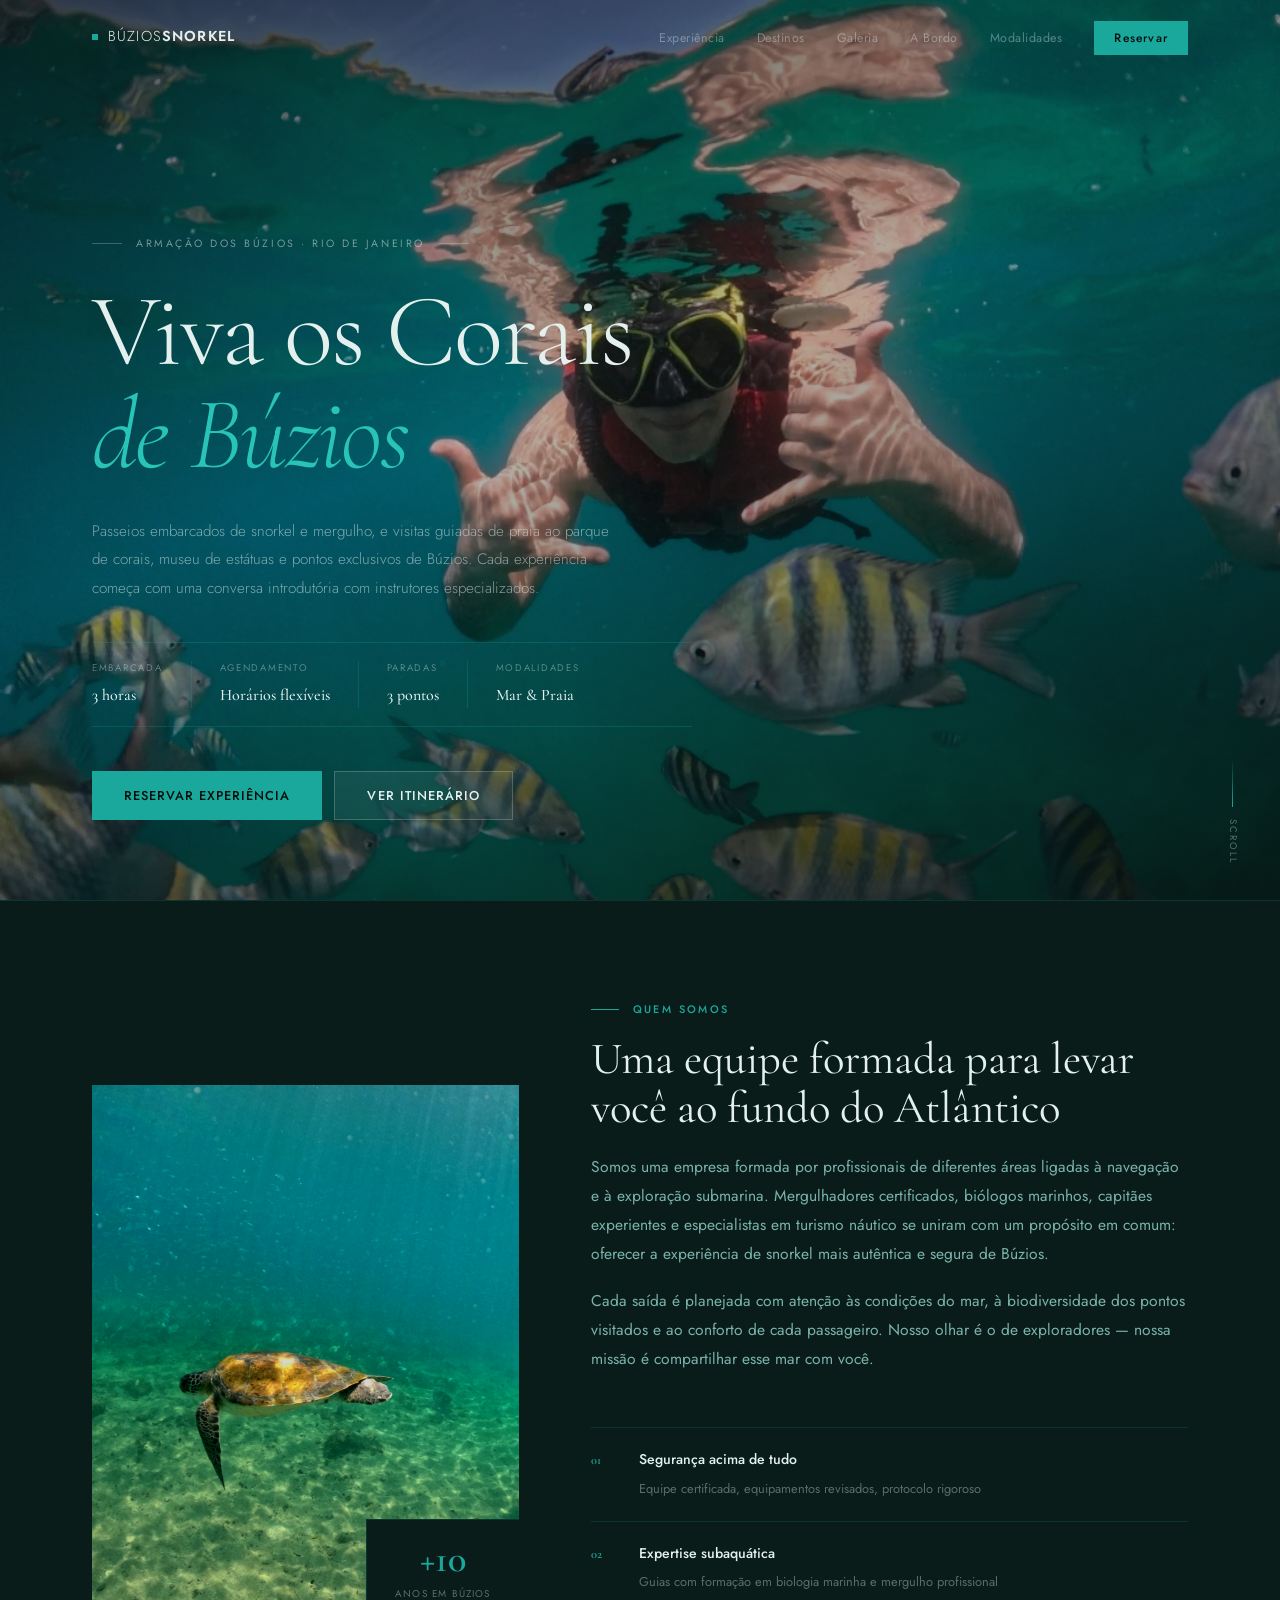
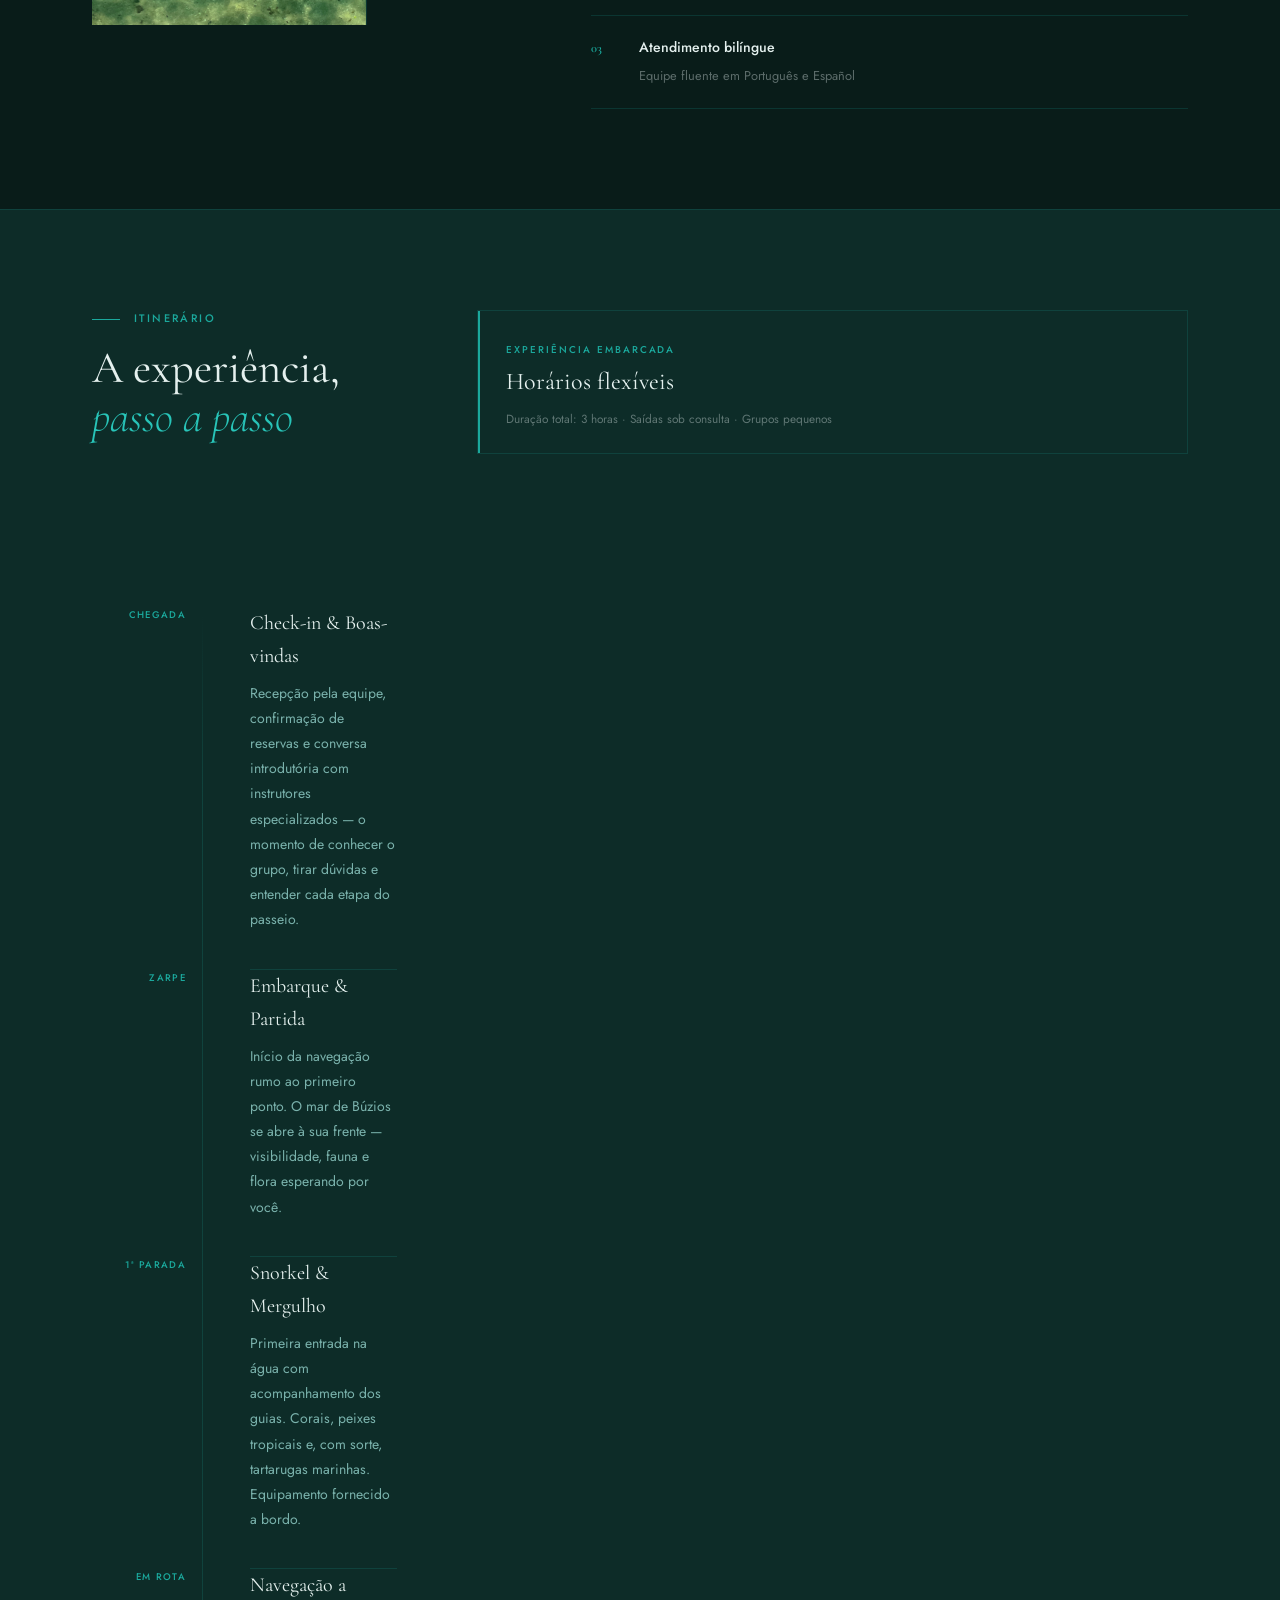
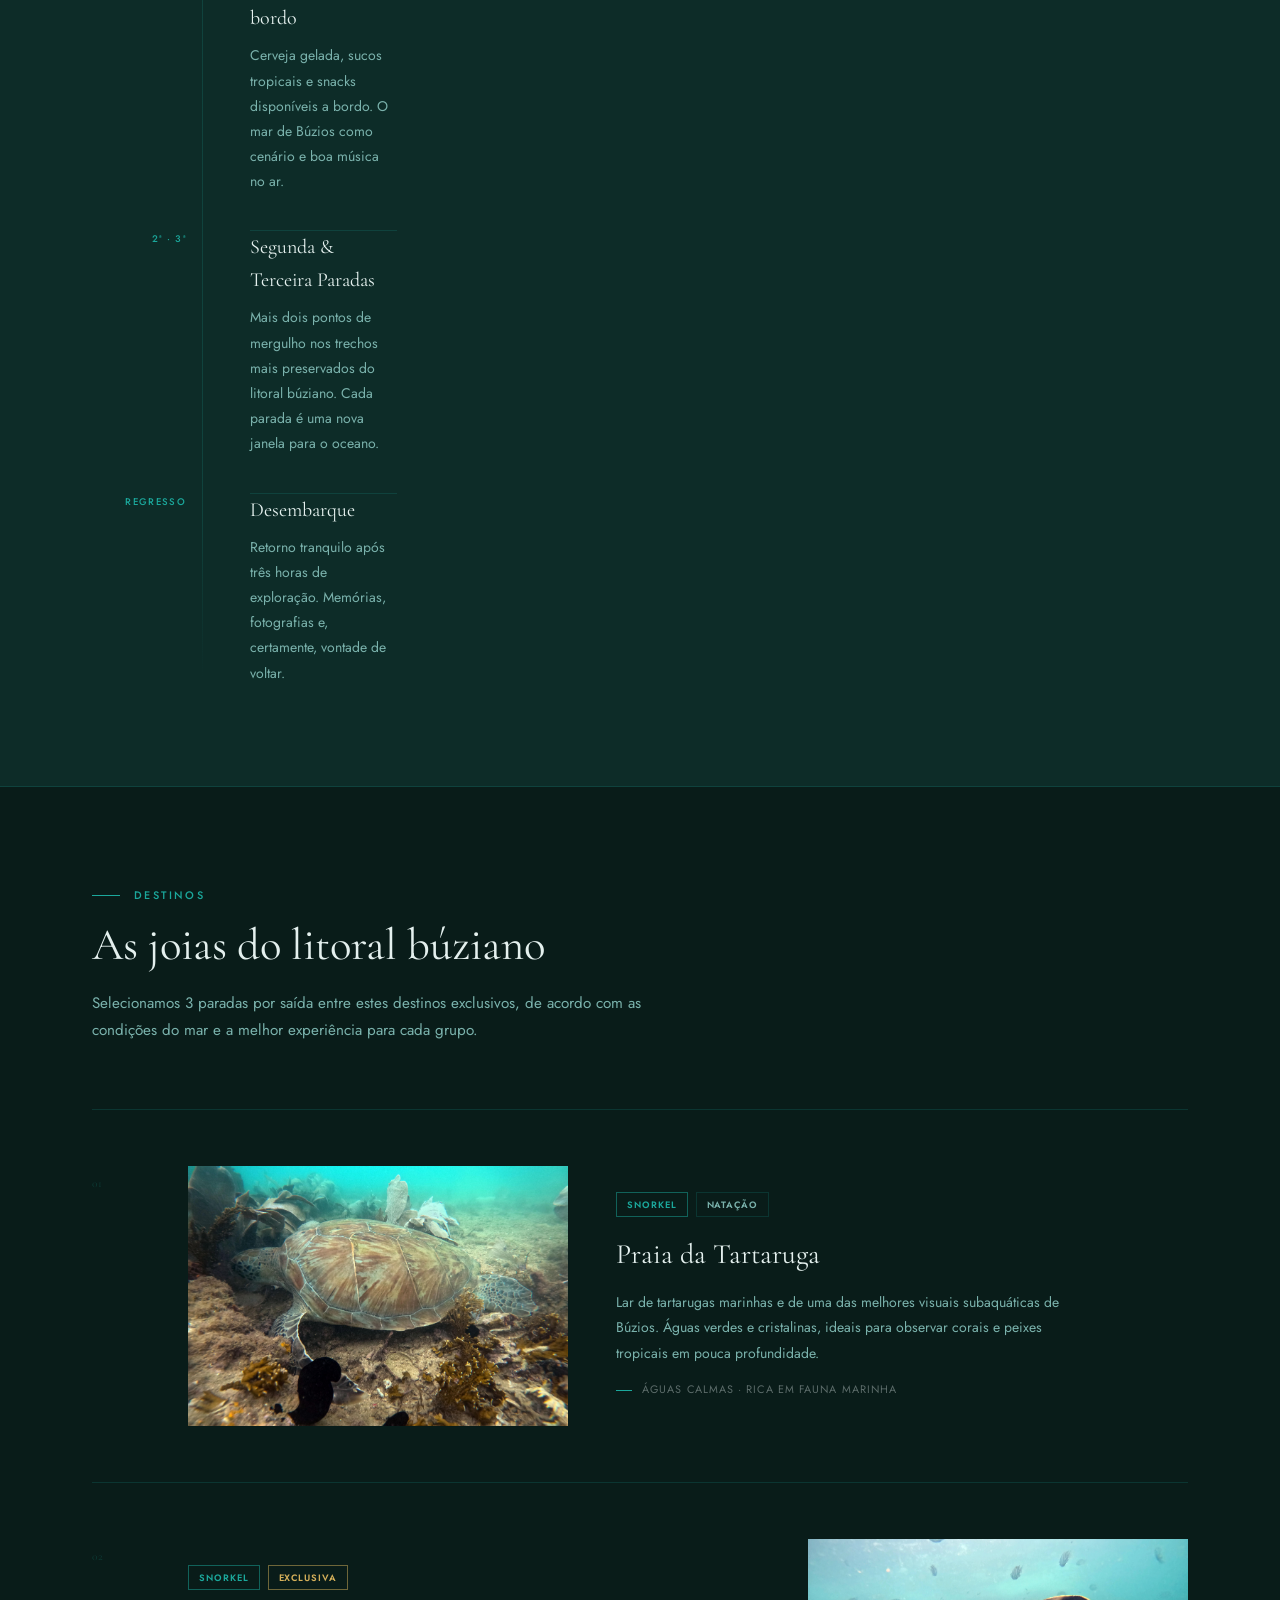
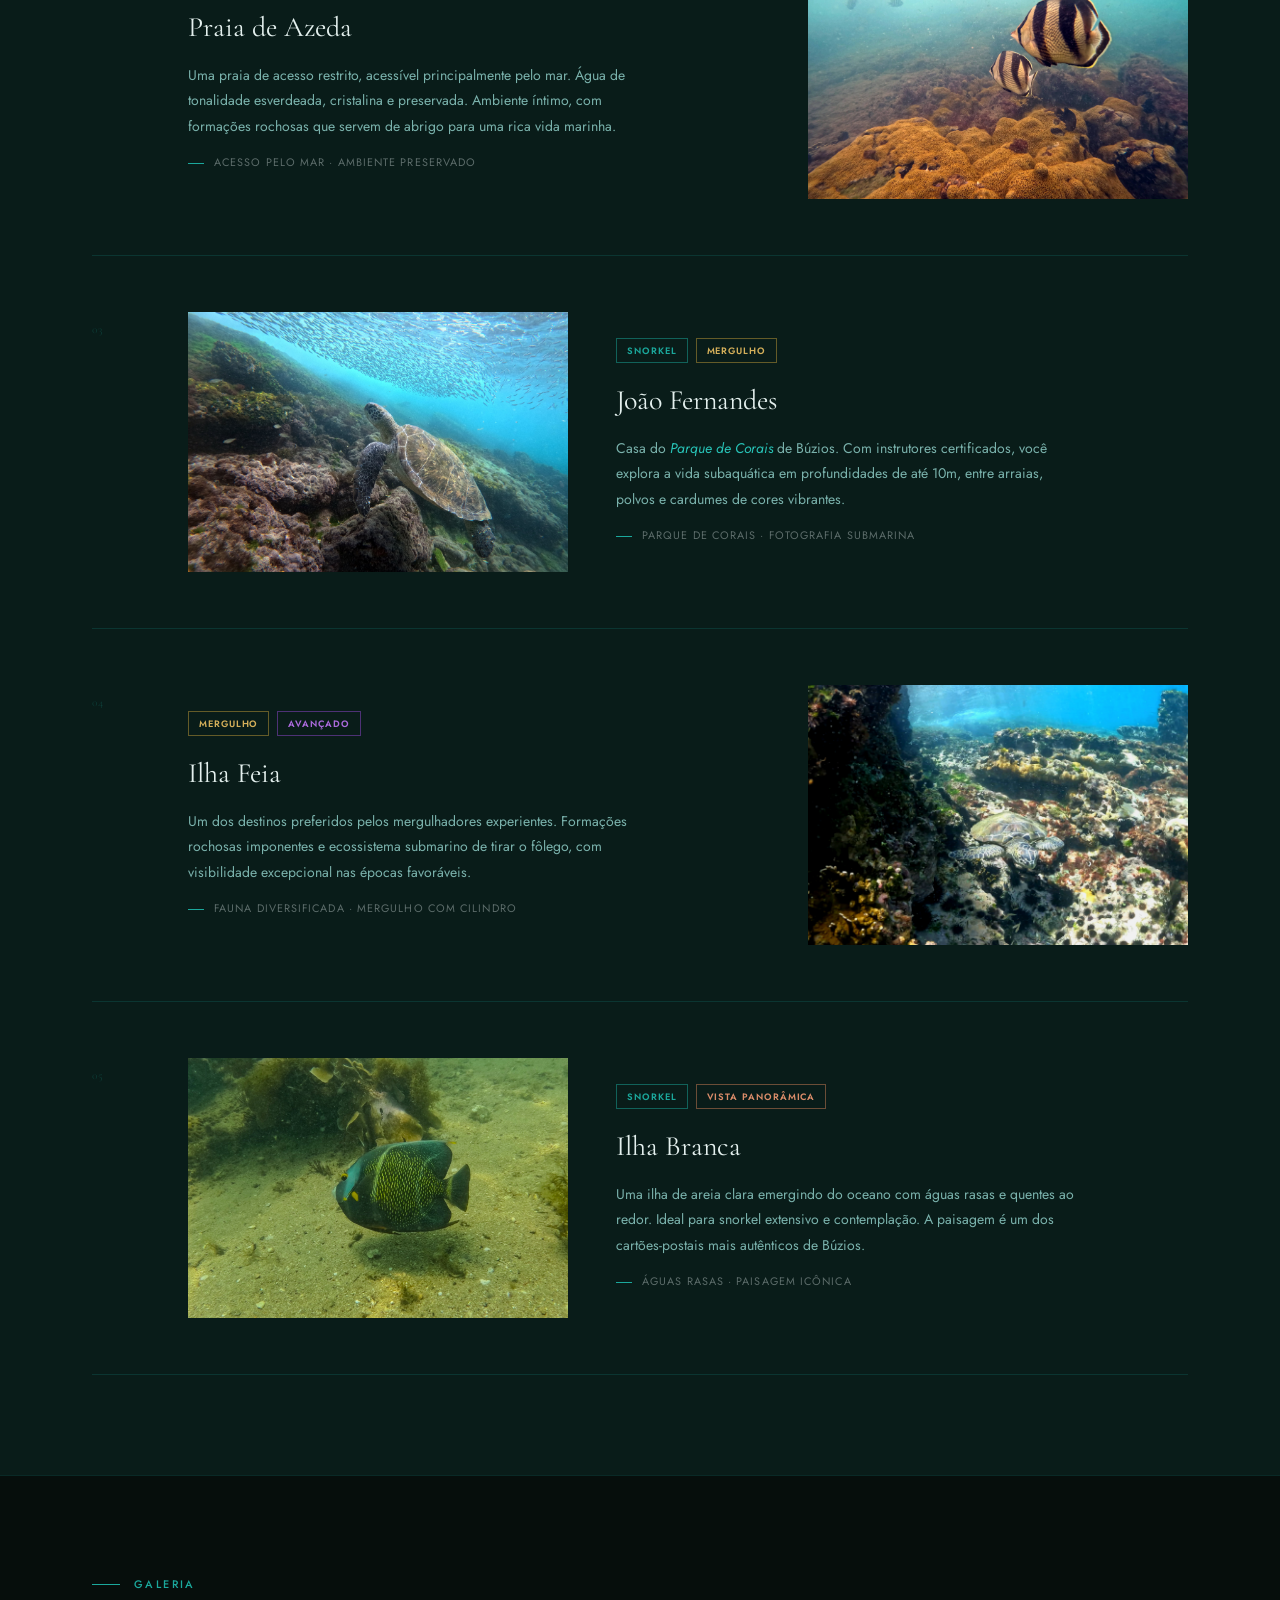
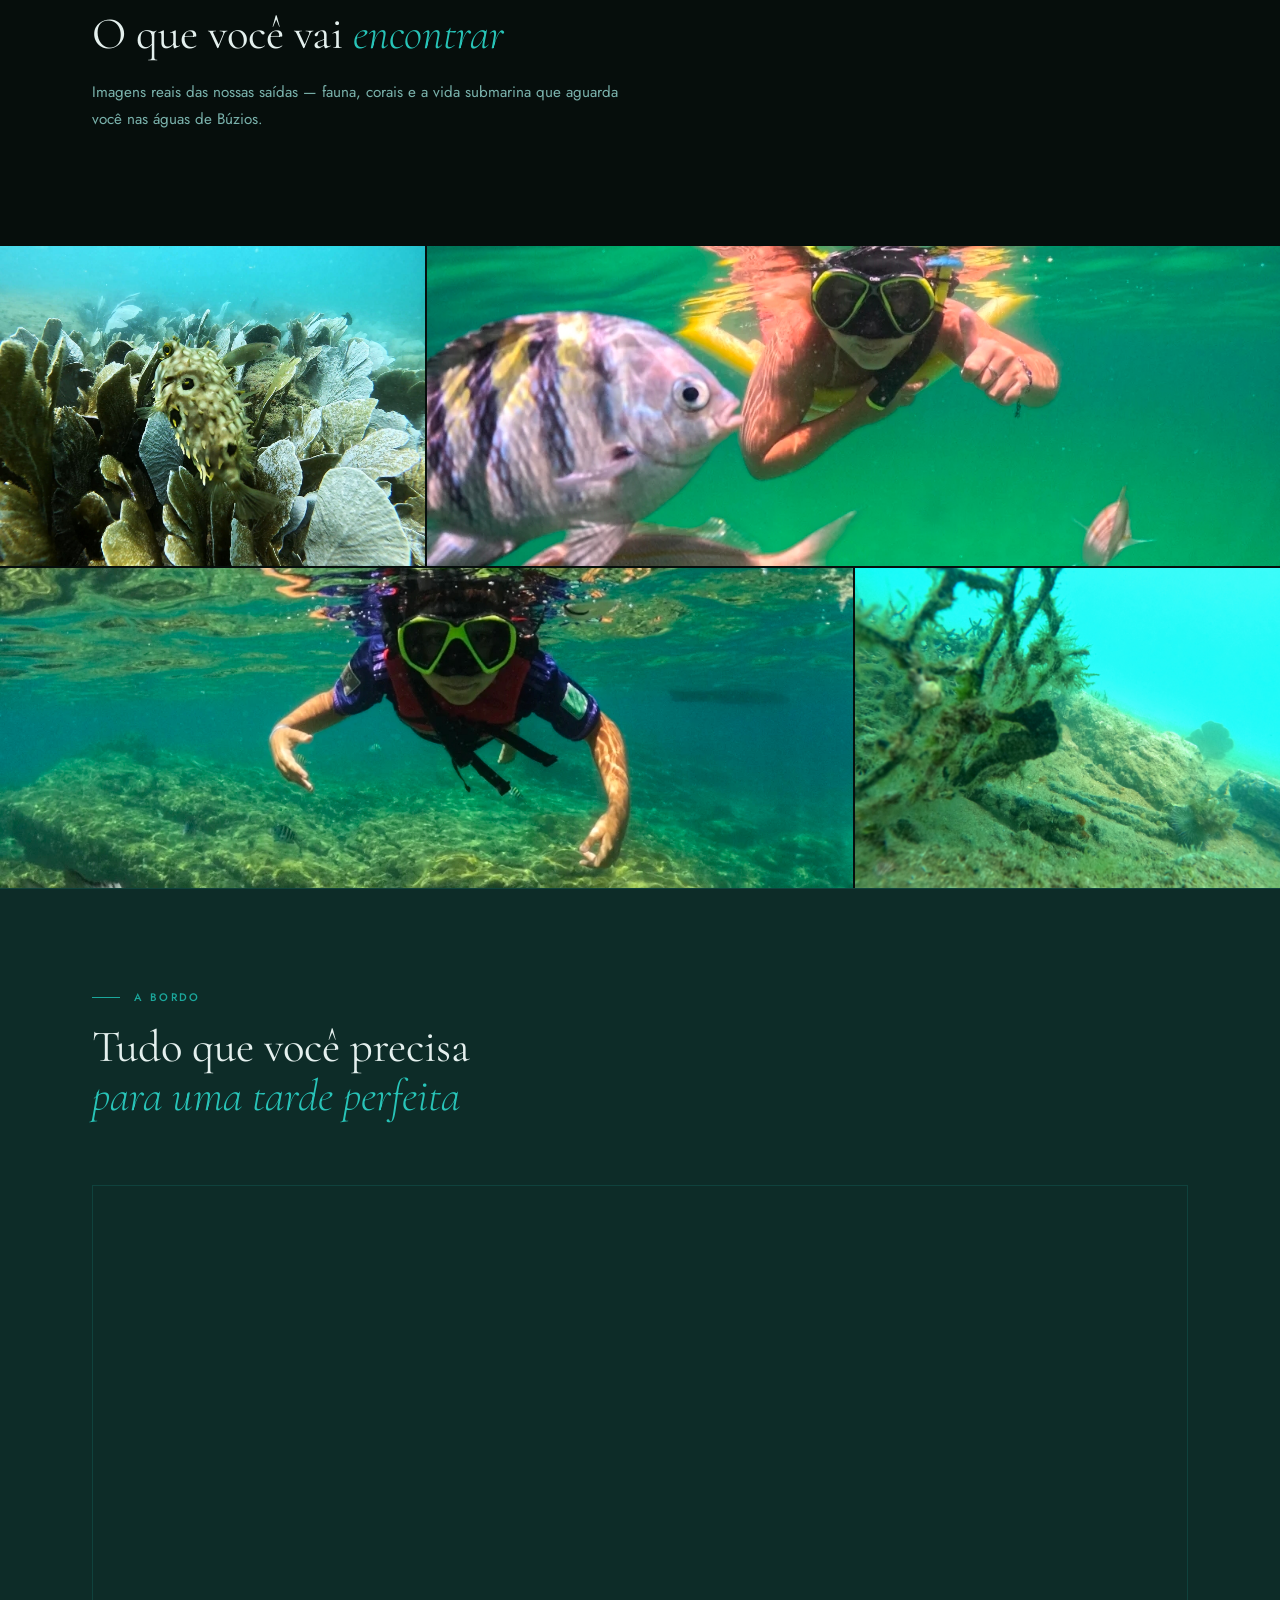
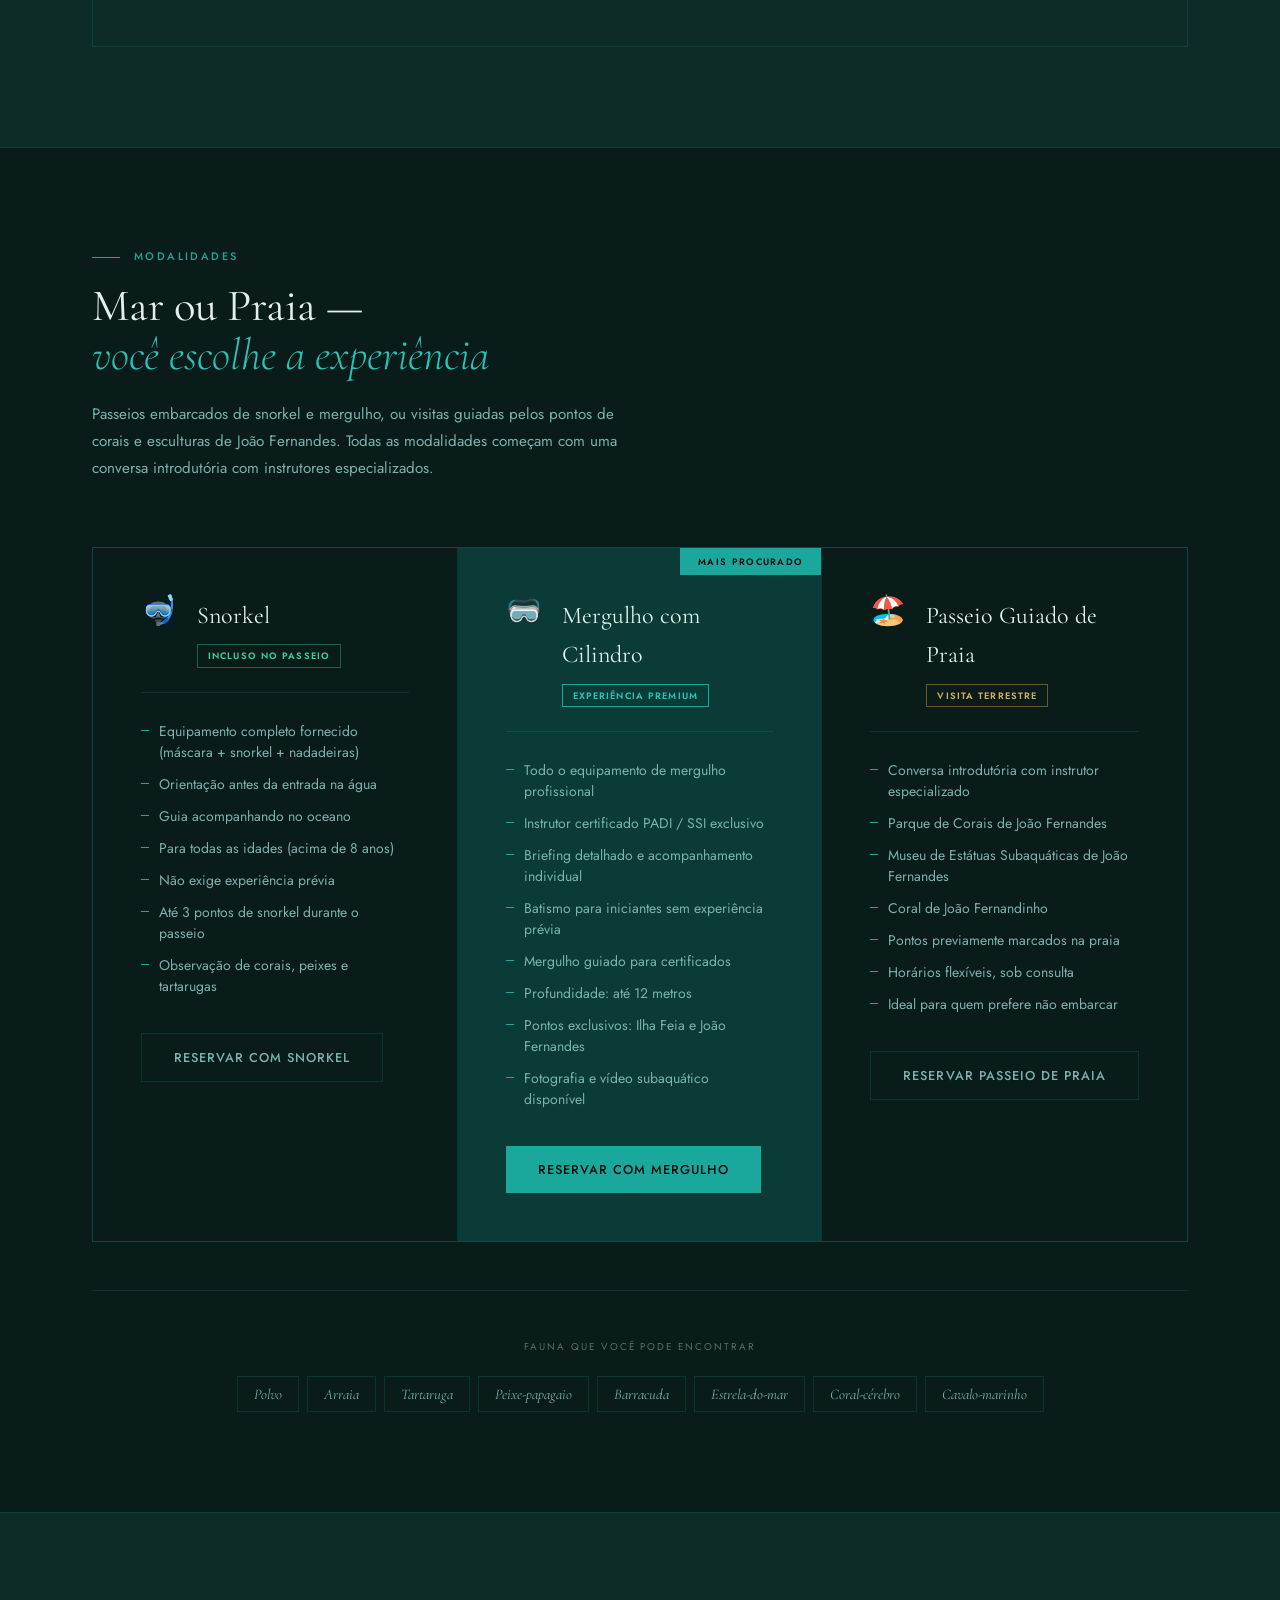
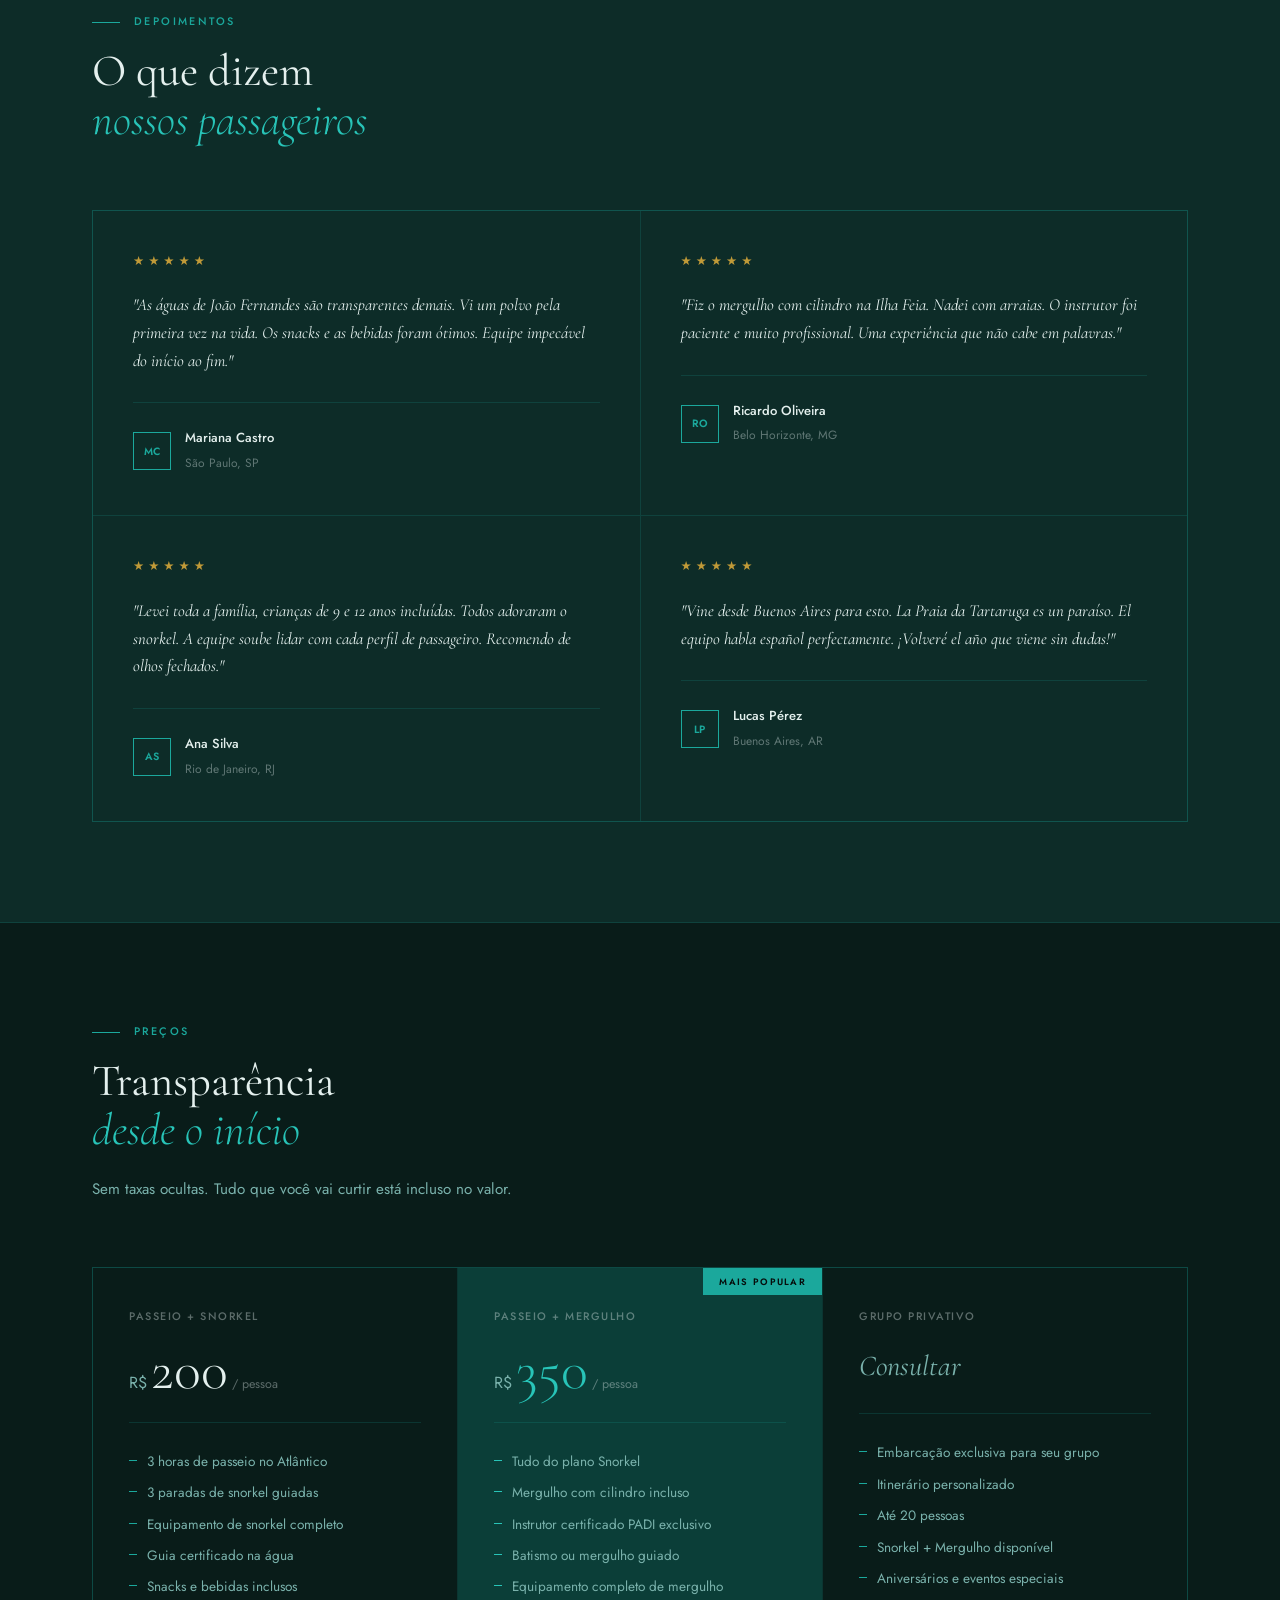
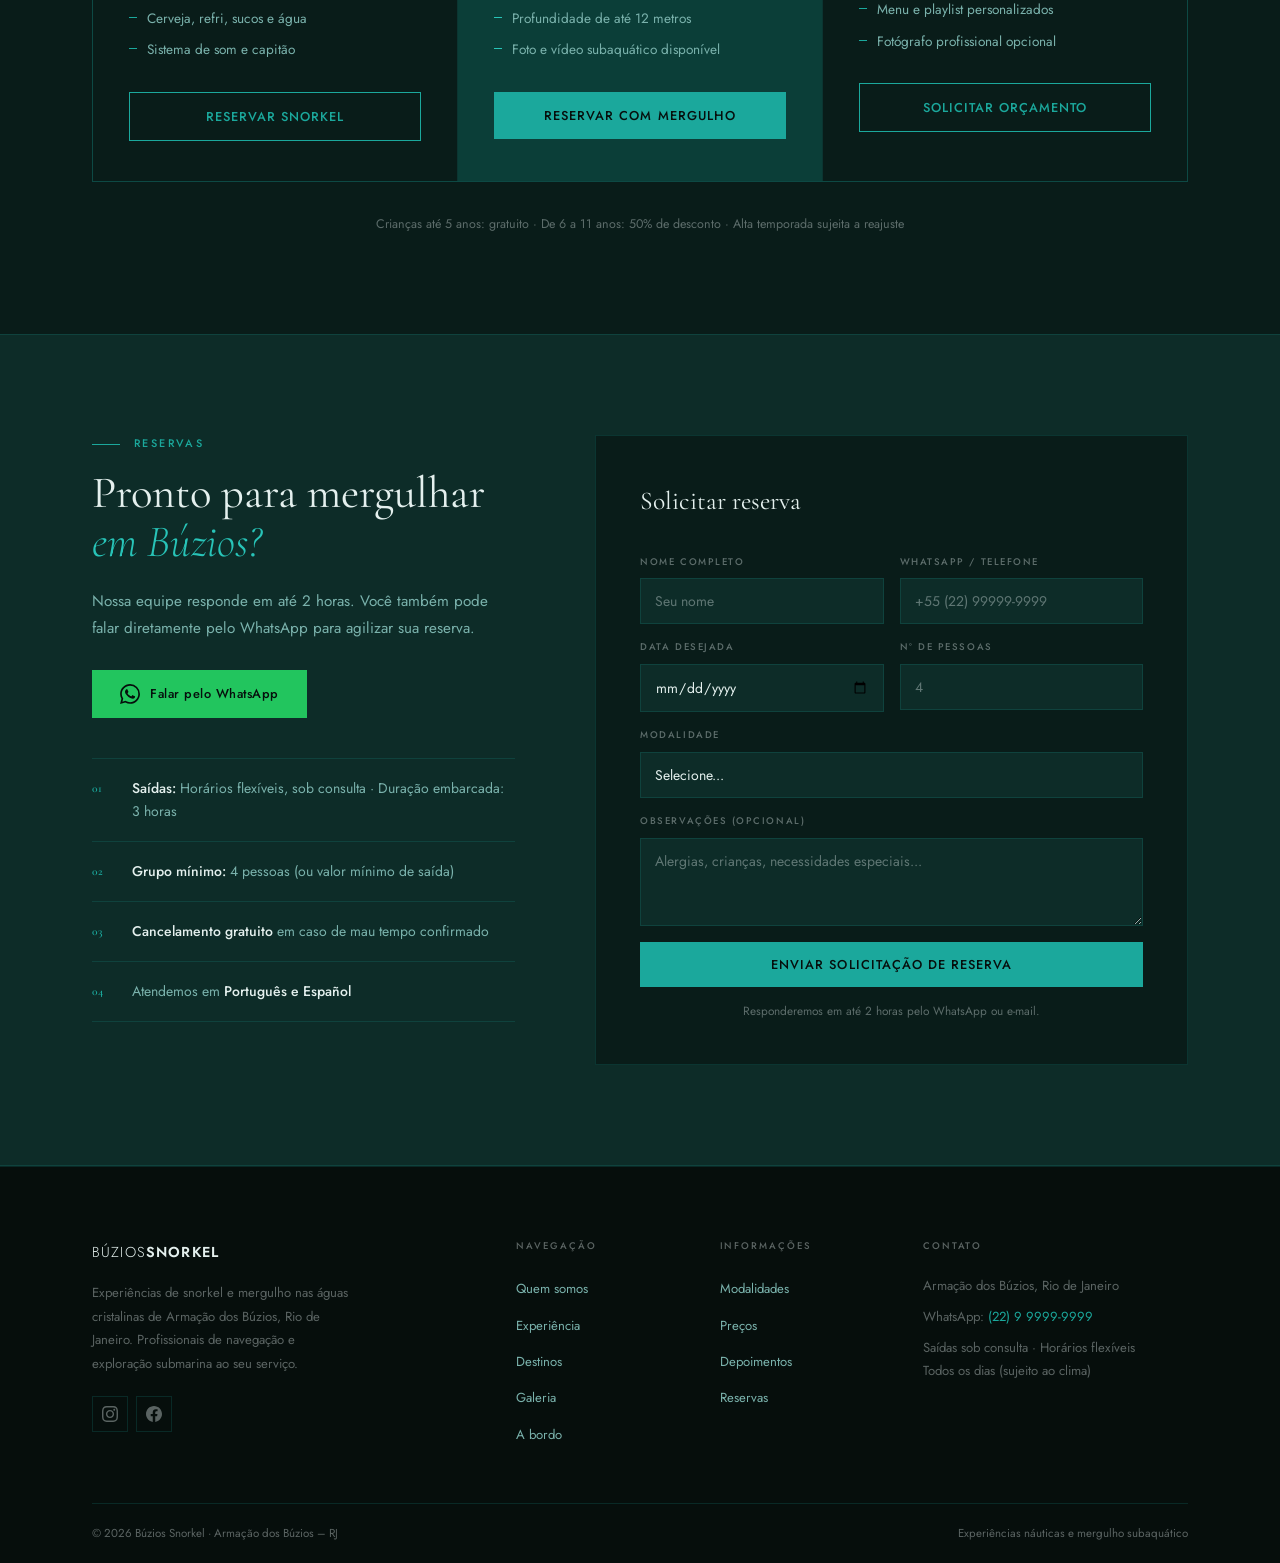
==== commit bf05b9af: "Add beach tour modality and remove fixed departure times - New guided beach tour experience: Parque " ====
--- a/index.html
+++ b/index.html
@@ -51,16 +51,16 @@
         <span class="hero__line"></span>
       </div>
       <h1 class="hero__title">Viva os Corais<br/><em>de Búzios</em></h1>
-      <p class="hero__subtitle">Experiência guiada de snorkel embarcado, navegando pelos pontos mais selvagens e preservados de Búzios — com paradas em Praia da Tartaruga, Azeda, João Fernandes, Ilha Feia e Ilha Branca — numa jornada de <strong>3 horas</strong> no Atlântico.</p>
+      <p class="hero__subtitle">Passeios embarcados de snorkel e mergulho, e visitas guiadas de praia ao parque de corais, museu de estátuas e pontos exclusivos de Búzios. Cada experiência começa com uma conversa introdutória com instrutores especializados.</p>
       <div class="hero__meta">
         <div class="hero__meta-item">
-          <span class="hero__meta-label">Duração</span>
+          <span class="hero__meta-label">Embarcada</span>
           <span class="hero__meta-value">3 horas</span>
         </div>
         <div class="hero__meta-sep"></div>
         <div class="hero__meta-item">
-          <span class="hero__meta-label">Saídas</span>
-          <span class="hero__meta-value">09:00 · 13:00</span>
+          <span class="hero__meta-label">Agendamento</span>
+          <span class="hero__meta-value">Horários flexíveis</span>
         </div>
         <div class="hero__meta-sep"></div>
         <div class="hero__meta-item">
@@ -69,8 +69,8 @@
         </div>
         <div class="hero__meta-sep"></div>
         <div class="hero__meta-item">
-          <span class="hero__meta-label">A bordo</span>
-          <span class="hero__meta-value">Snacks & bebidas</span>
+          <span class="hero__meta-label">Modalidades</span>
+          <span class="hero__meta-value">Mar & Praia</span>
         </div>
       </div>
       <div class="hero__actions">
@@ -133,13 +133,11 @@
         <h2 class="section-title">A experiência,<br/><em>passo a passo</em></h2>
       </div>
       <div class="timeline__departures">
-        <span class="timeline__dep-label">Saídas disponíveis</span>
+        <span class="timeline__dep-label">Experiência embarcada</span>
         <div class="timeline__dep-options">
-          <span>Manhã — 09:00 hs</span>
-          <span class="timeline__dep-sep">·</span>
-          <span>Tarde — 13:00 hs</span>
-        </div>
-        <p class="timeline__dep-note">Duração total: 3 horas · Selecione o turno ao reservar</p>
+          <span>Horários flexíveis</span>
+        </div>
+        <p class="timeline__dep-note">Duração total: 3 horas · Saídas sob consulta · Grupos pequenos</p>
       </div>
 
       <div class="timeline">
@@ -149,7 +147,7 @@
           <div class="timeline__marker"><span>Chegada</span></div>
           <div class="timeline__body">
             <h3>Check-in & Boas-vindas</h3>
-            <p>Recepção pela equipe, confirmação de reservas e briefing completo de segurança. Snacks e bebidas de boas-vindas enquanto você conhece o grupo e os guias.</p>
+            <p>Recepção pela equipe, confirmação de reservas e conversa introdutória com instrutores especializados — o momento de conhecer o grupo, tirar dúvidas e entender cada etapa do passeio.</p>
           </div>
         </div>
 
@@ -172,8 +170,8 @@
         <div class="timeline__item">
           <div class="timeline__marker"><span>Em rota</span></div>
           <div class="timeline__body">
-            <h3>Navegação com snacks & bebidas</h3>
-            <p>Entre uma parada e outra, cerveja gelada, sucos tropicais e snacks a bordo. O mar de Búzios como cenário e boa música no ar.</p>
+            <h3>Navegação a bordo</h3>
+            <p>Cerveja gelada, sucos tropicais e snacks disponíveis a bordo. O mar de Búzios como cenário e boa música no ar.</p>
           </div>
         </div>
 
@@ -349,7 +347,7 @@
         <div class="vessel__feature">
           <div class="vessel__feature-num">03</div>
           <h4>Bebidas & snacks</h4>
-          <p>Cerveja gelada, refrigerantes, água e sucos tropicais disponíveis durante todo o percurso. Snacks complementares inclusos.</p>
+          <p>Cerveja gelada, refrigerantes, água e sucos tropicais disponíveis durante o percurso. Snacks complementares inclusos. <em>Exclusivo nas saídas embarcadas.</em></p>
         </div>
 
         <div class="vessel__feature">
@@ -373,8 +371,8 @@
     <div class="container">
       <div class="section-header section-header--left">
         <div class="section-eyebrow">Modalidades</div>
-        <h2 class="section-title">Snorkel ou Mergulho<br/><em>com Cilindro?</em></h2>
-        <p class="section-desc">Você escolhe a profundidade da sua experiência. Ambas as modalidades são acompanhadas por profissionais certificados.</p>
+        <h2 class="section-title">Mar ou Praia —<br/><em>você escolhe a experiência</em></h2>
+        <p class="section-desc">Passeios embarcados de snorkel e mergulho, ou visitas guiadas pelos pontos de corais e esculturas de João Fernandes. Todas as modalidades começam com uma conversa introdutória com instrutores especializados.</p>
       </div>
       <div class="modalities">
 
@@ -418,6 +416,26 @@
             <li>Fotografia e vídeo subaquático disponível</li>
           </ul>
           <a href="#reservar" class="btn btn--primary">Reservar com Mergulho</a>
+        </div>
+
+        <div class="modality">
+          <div class="modality__header">
+            <span class="modality__icon">🏖️</span>
+            <div>
+              <h3>Passeio Guiado de Praia</h3>
+              <span class="modality__badge modality__badge--warm">Visita terrestre</span>
+            </div>
+          </div>
+          <ul class="modality__list">
+            <li>Conversa introdutória com instrutor especializado</li>
+            <li>Parque de Corais de João Fernandes</li>
+            <li>Museu de Estátuas Subaquáticas de João Fernandes</li>
+            <li>Coral de João Fernandinho</li>
+            <li>Pontos previamente marcados na praia</li>
+            <li>Horários flexíveis, sob consulta</li>
+            <li>Ideal para quem prefere não embarcar</li>
+          </ul>
+          <a href="#reservar" class="btn btn--outline">Reservar Passeio de Praia</a>
         </div>
 
       </div>
@@ -585,7 +603,7 @@
             <div class="booking__detail">
               <span class="booking__detail-num">01</span>
               <div>
-                <strong>Saídas:</strong> Manhã 09:00 hs · Tarde 13:00 hs · Duração: 3 horas
+                <strong>Saídas:</strong> Horários flexíveis, sob consulta · Duração embarcada: 3 horas
               </div>
             </div>
             <div class="booking__detail">
@@ -638,6 +656,7 @@
                 <option value="">Selecione...</option>
                 <option value="snorkel">Passeio + Snorkel — R$ 200 / pessoa</option>
                 <option value="mergulho">Passeio + Mergulho com Cilindro — R$ 350 / pessoa</option>
+                <option value="praia">Passeio Guiado de Praia — sob consulta</option>
                 <option value="privativo">Grupo Privativo — sob consulta</option>
               </select>
             </div>
@@ -694,7 +713,7 @@
           <h4>Contato</h4>
           <p>Armação dos Búzios, Rio de Janeiro</p>
           <p>WhatsApp: <a href="https://wa.me/5522999999999">(22) 9 9999-9999</a></p>
-          <p>Saídas: 09:00 hs · 13:00 hs<br/>Todos os dias (sujeito ao clima)</p>
+          <p>Saídas sob consulta · Horários flexíveis<br/>Todos os dias (sujeito ao clima)</p>
         </div>
       </div>
       <div class="footer__bottom">
--- a/styles.css
+++ b/styles.css
@@ -761,7 +761,7 @@
 
 .modalities {
   display: grid;
-  grid-template-columns: 1fr 1fr;
+  grid-template-columns: repeat(3, 1fr);
   gap: 1px;
   background: var(--line);
   border: 1px solid var(--line);
@@ -813,6 +813,7 @@
 }
 .modality__badge--green { border-color: rgba(52,211,153,0.4); color: #34d399; }
 .modality__badge--teal  { border-color: var(--aqua); color: var(--aqua-light); }
+.modality__badge--warm  { border-color: rgba(192,154,56,0.5); color: var(--gold-light); }
 
 .modality__list { list-style: none; margin-bottom: 36px; display: flex; flex-direction: column; gap: 11px; }
 .modality__list li {
@@ -1199,6 +1200,7 @@
   .vessel__feature:nth-child(4),
   .vessel__feature:nth-child(5) { grid-column: span 1 !important; }
 
+  .modalities { grid-template-columns: 1fr; }
   .booking__grid { grid-template-columns: 1fr; gap: 48px; }
   .footer__top { grid-template-columns: 1fr 1fr; }
 }
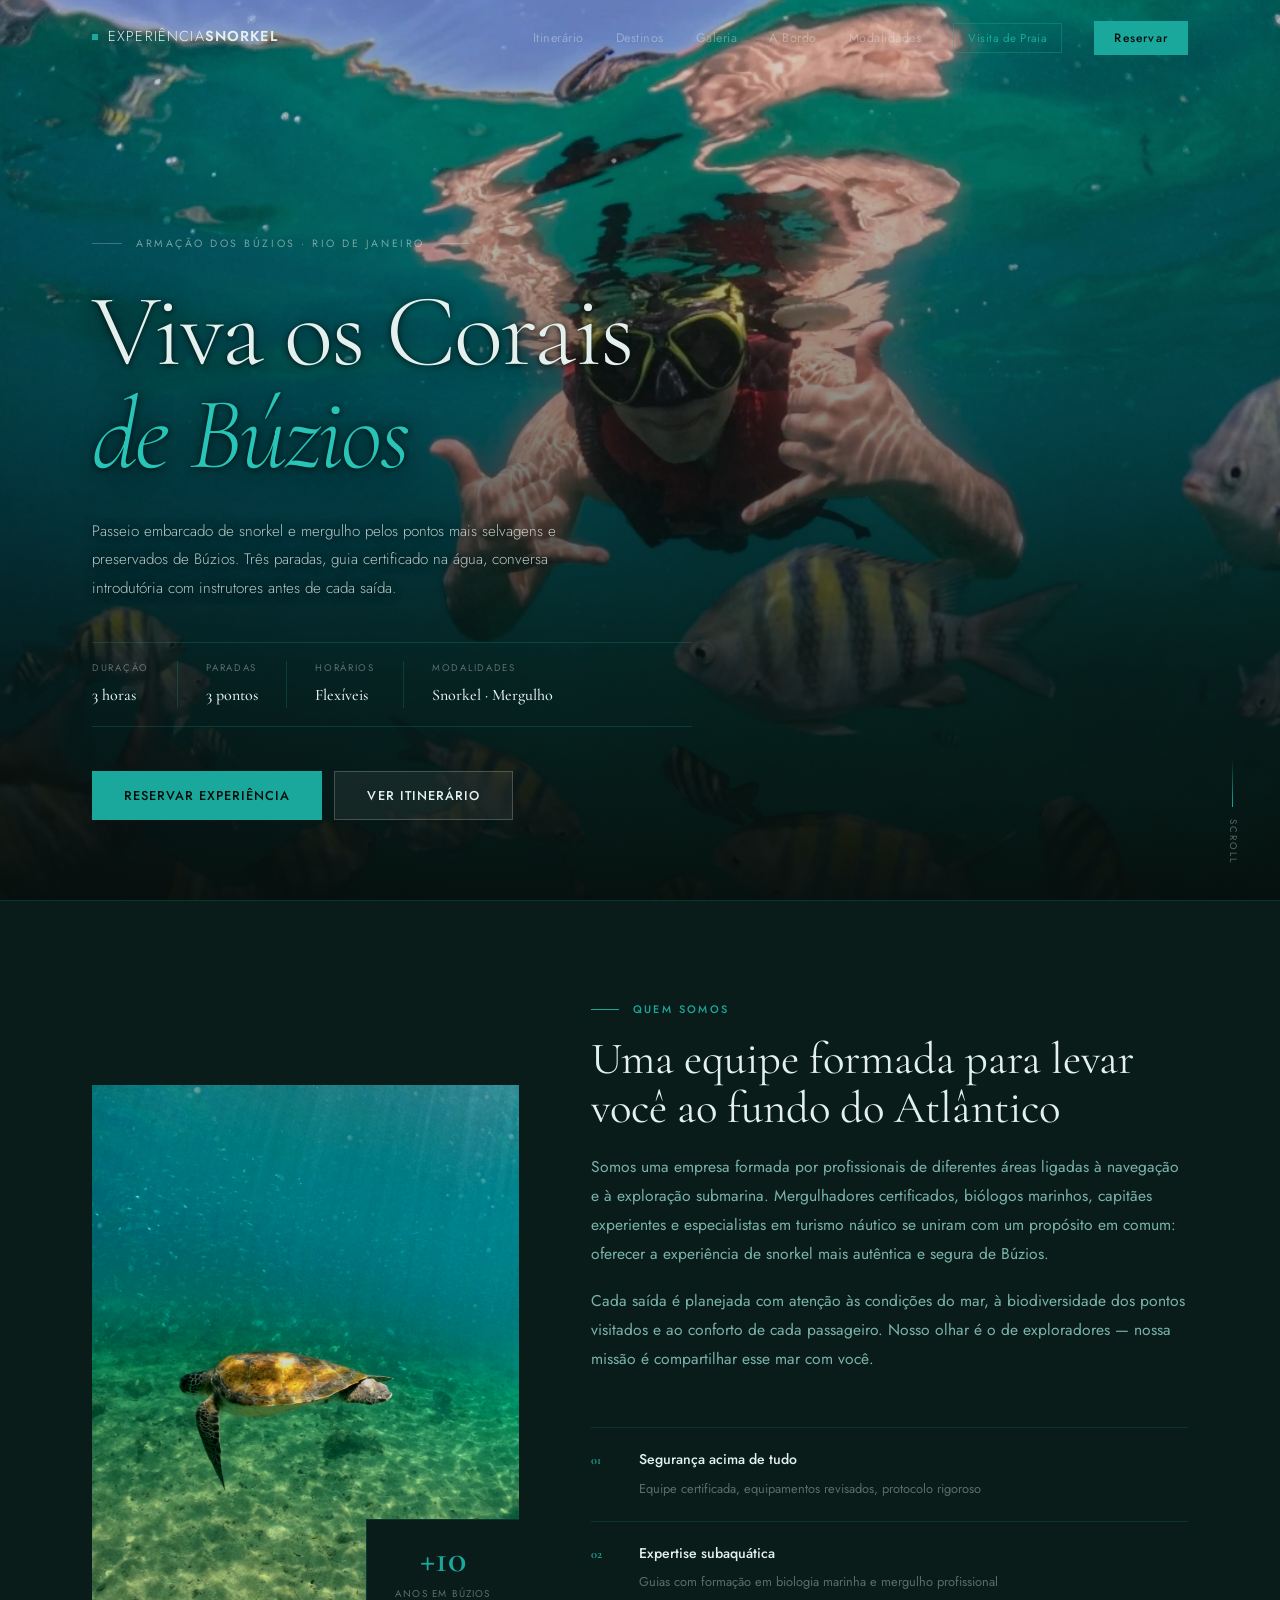
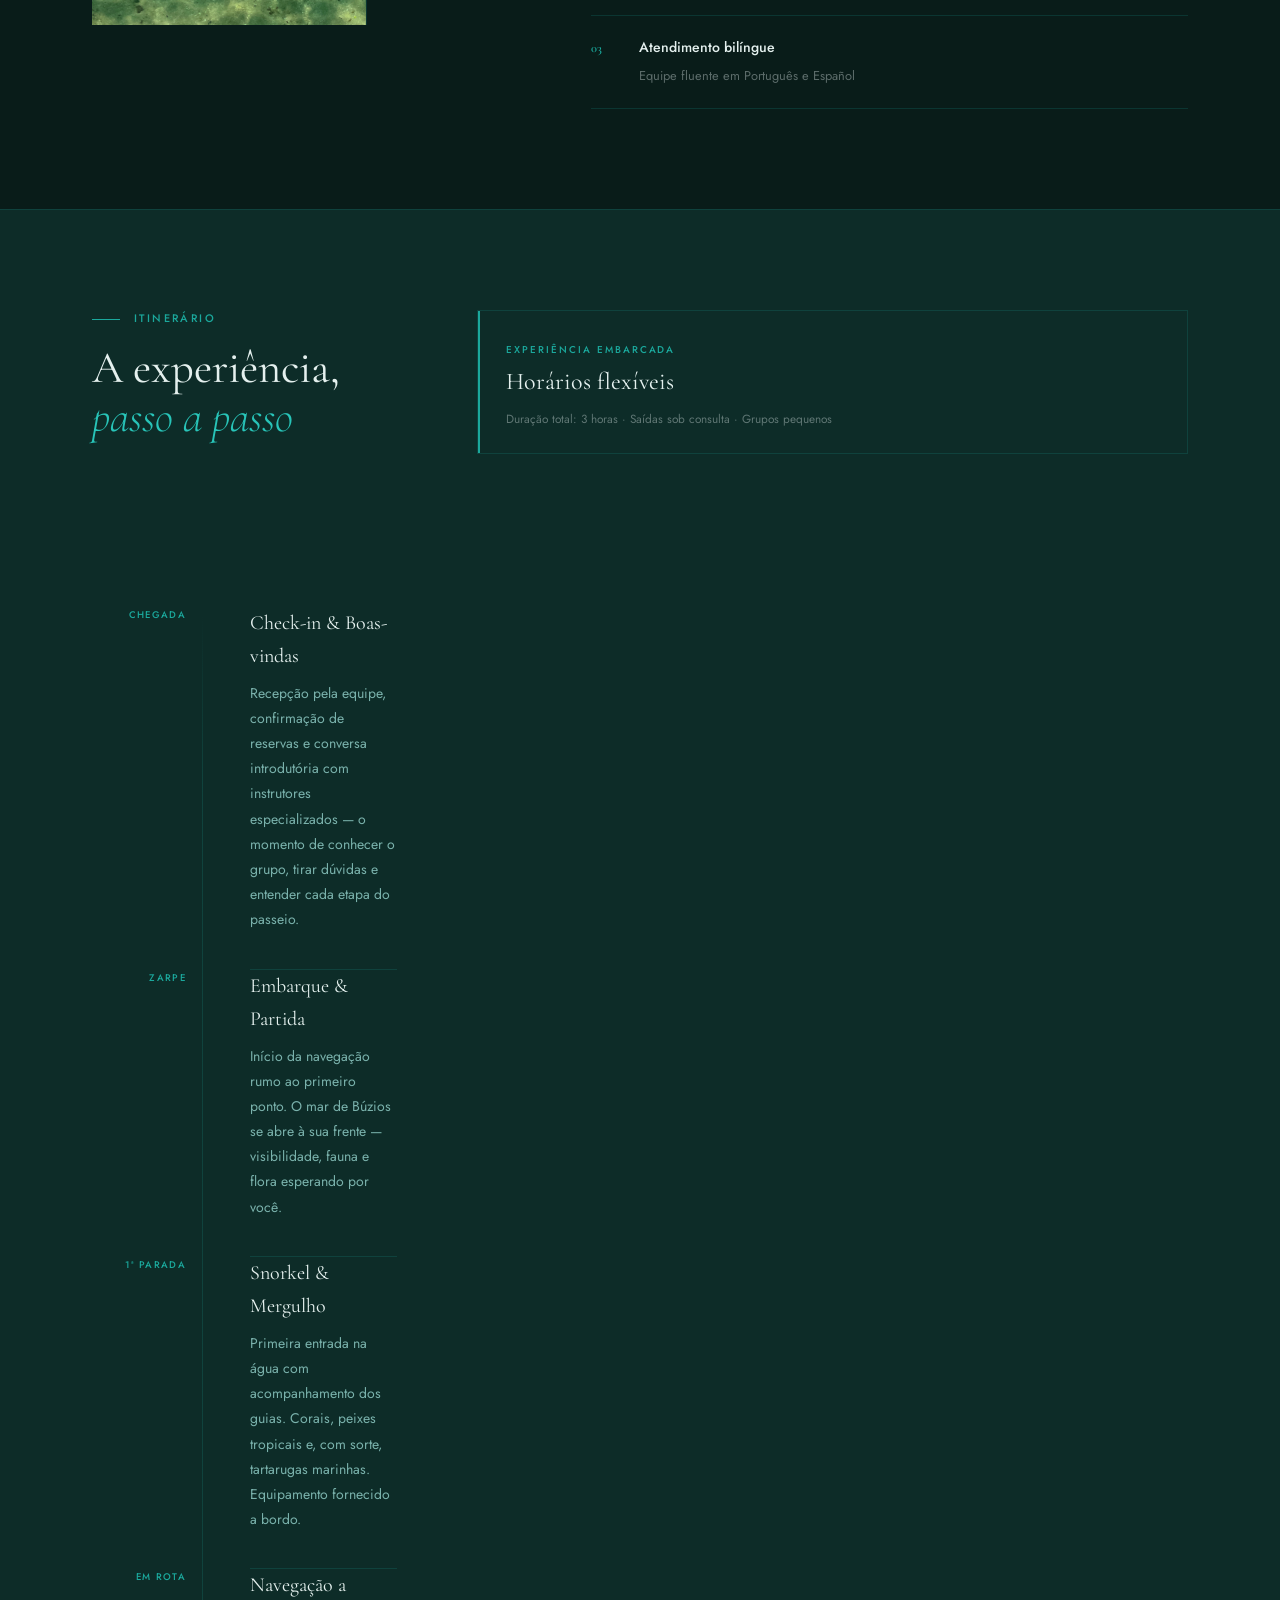
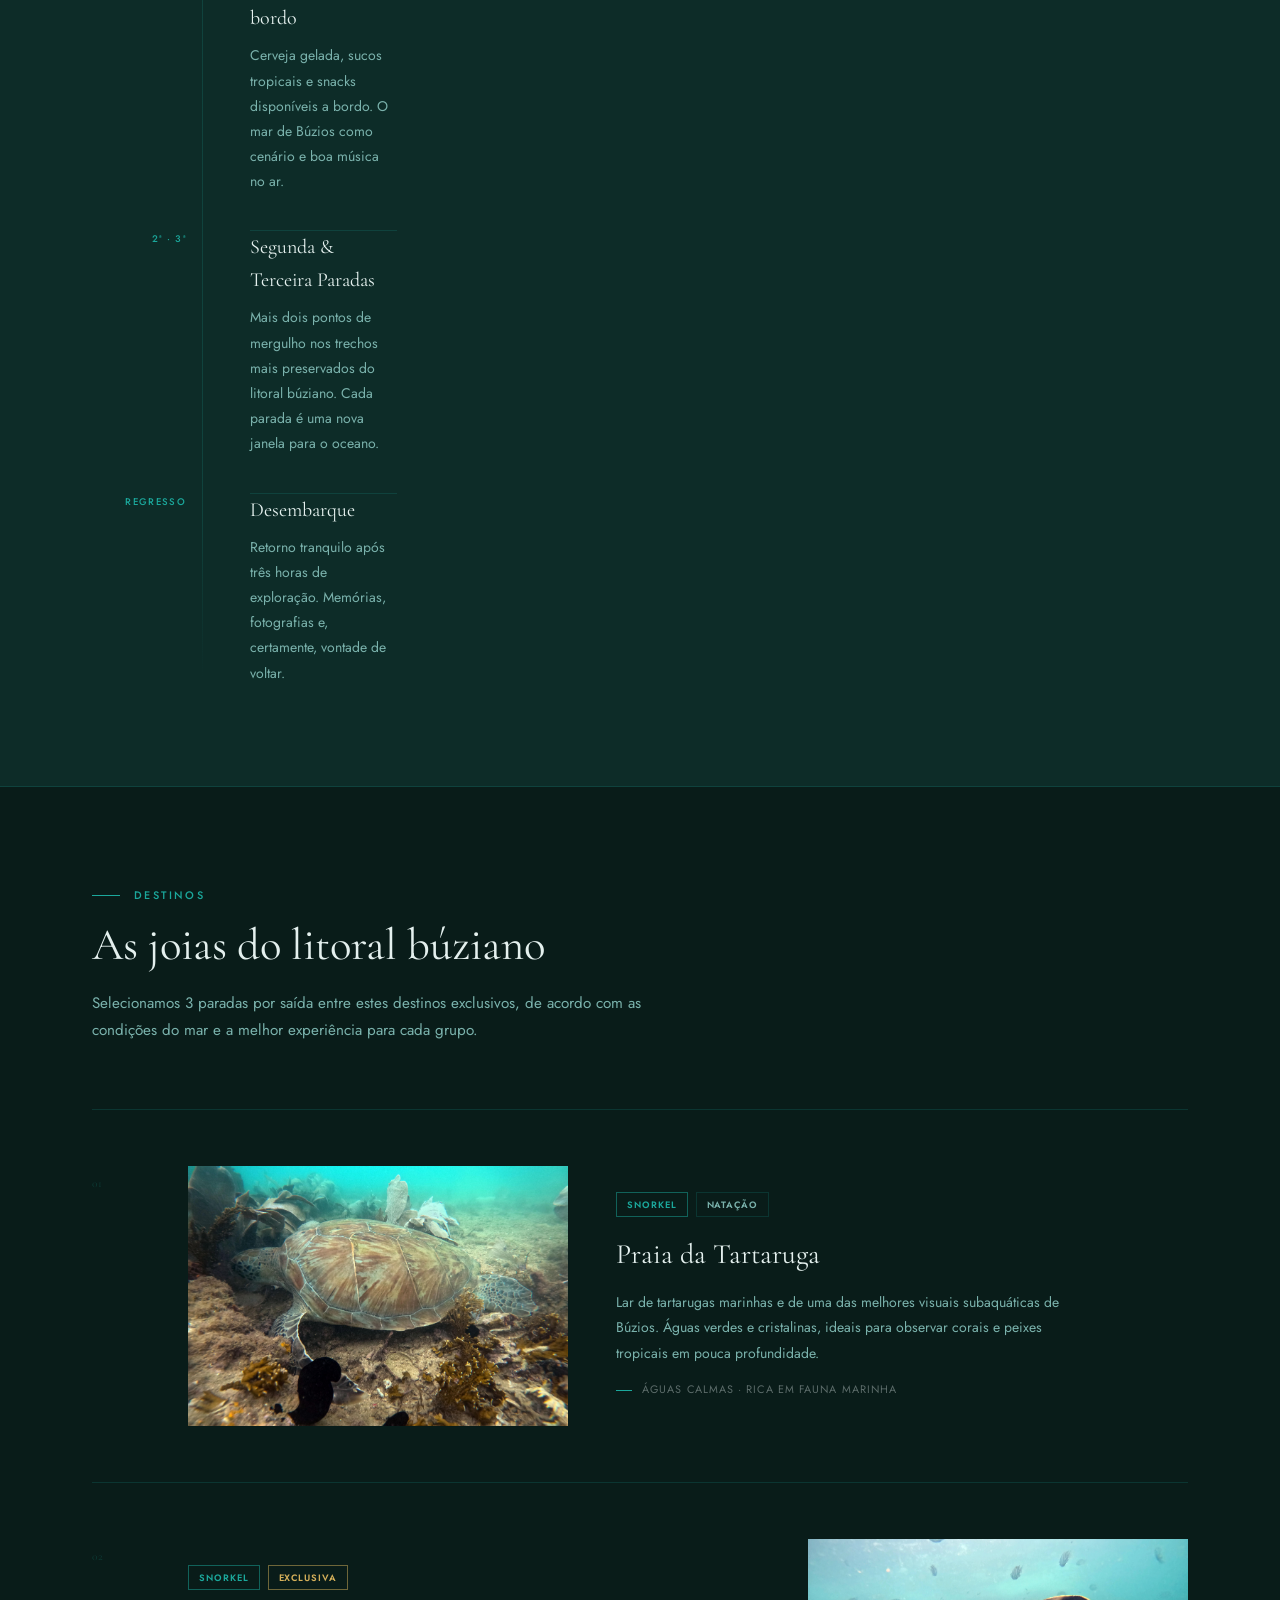
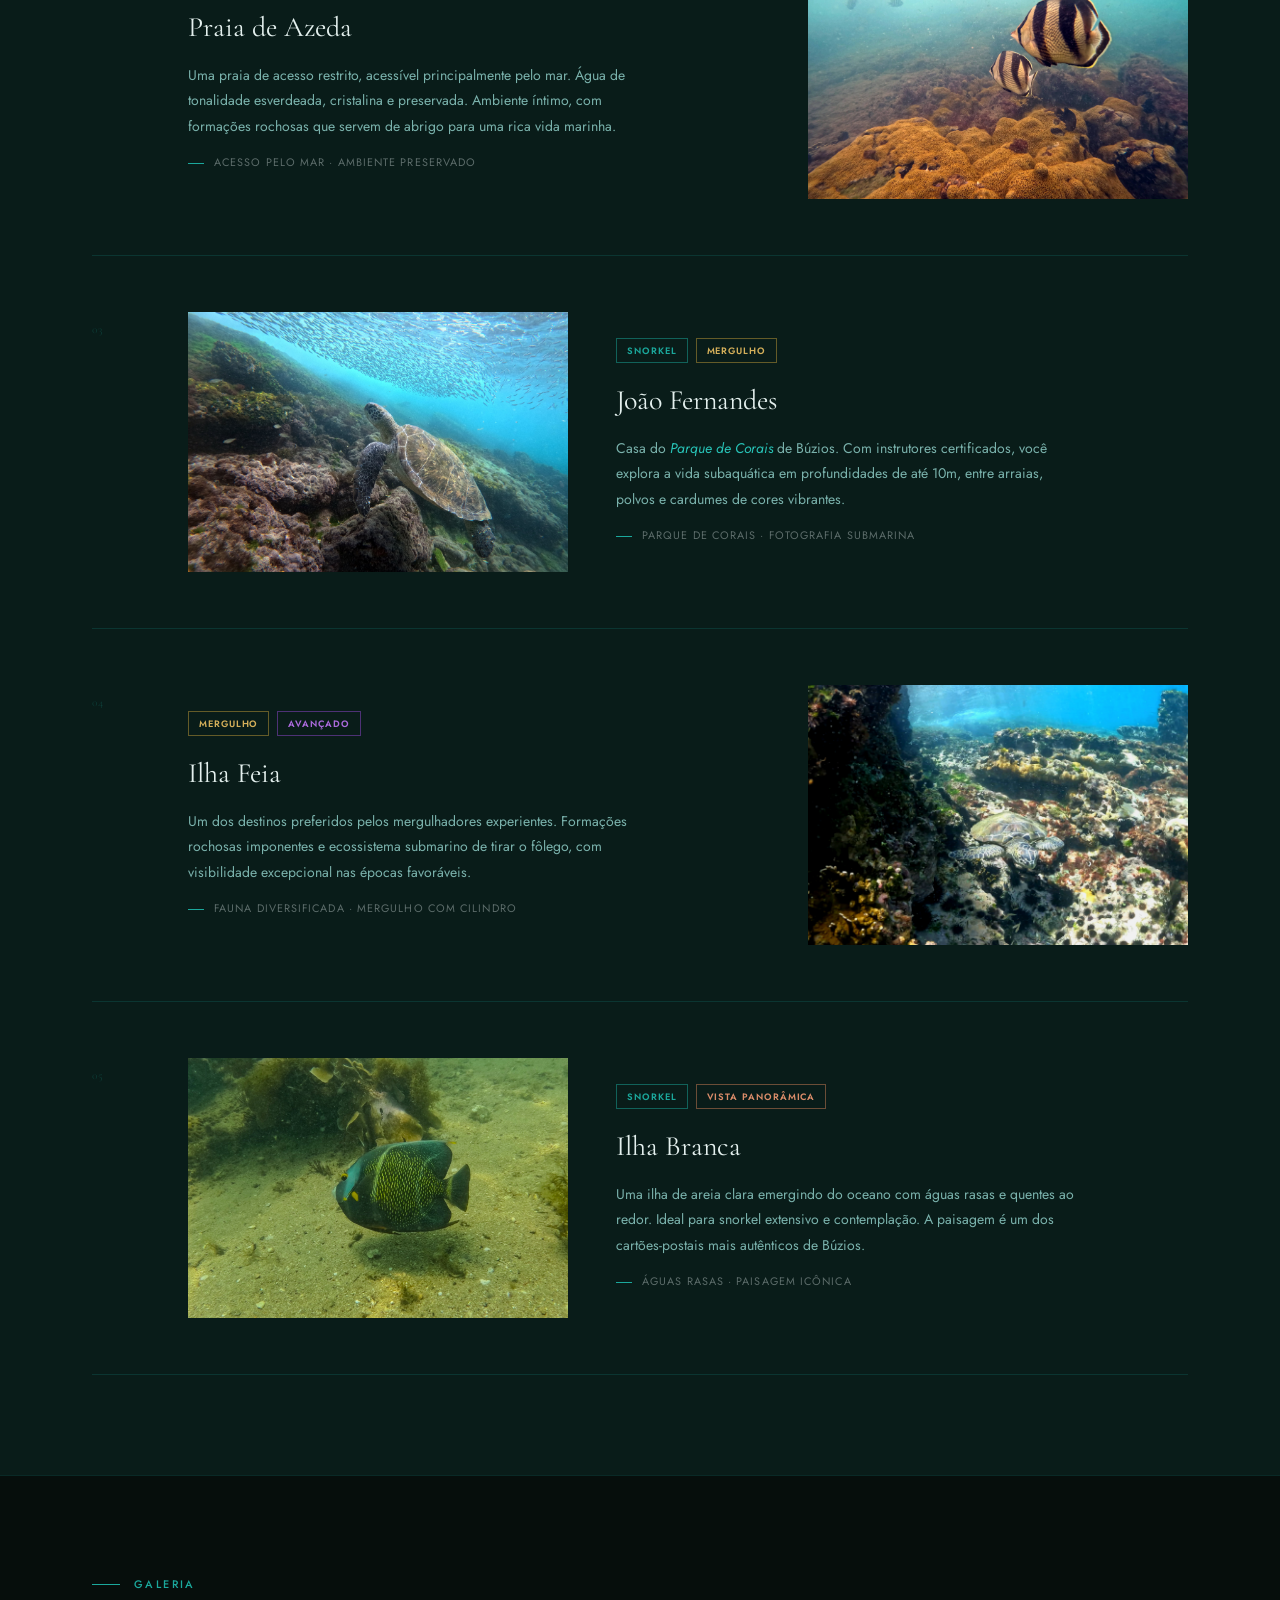
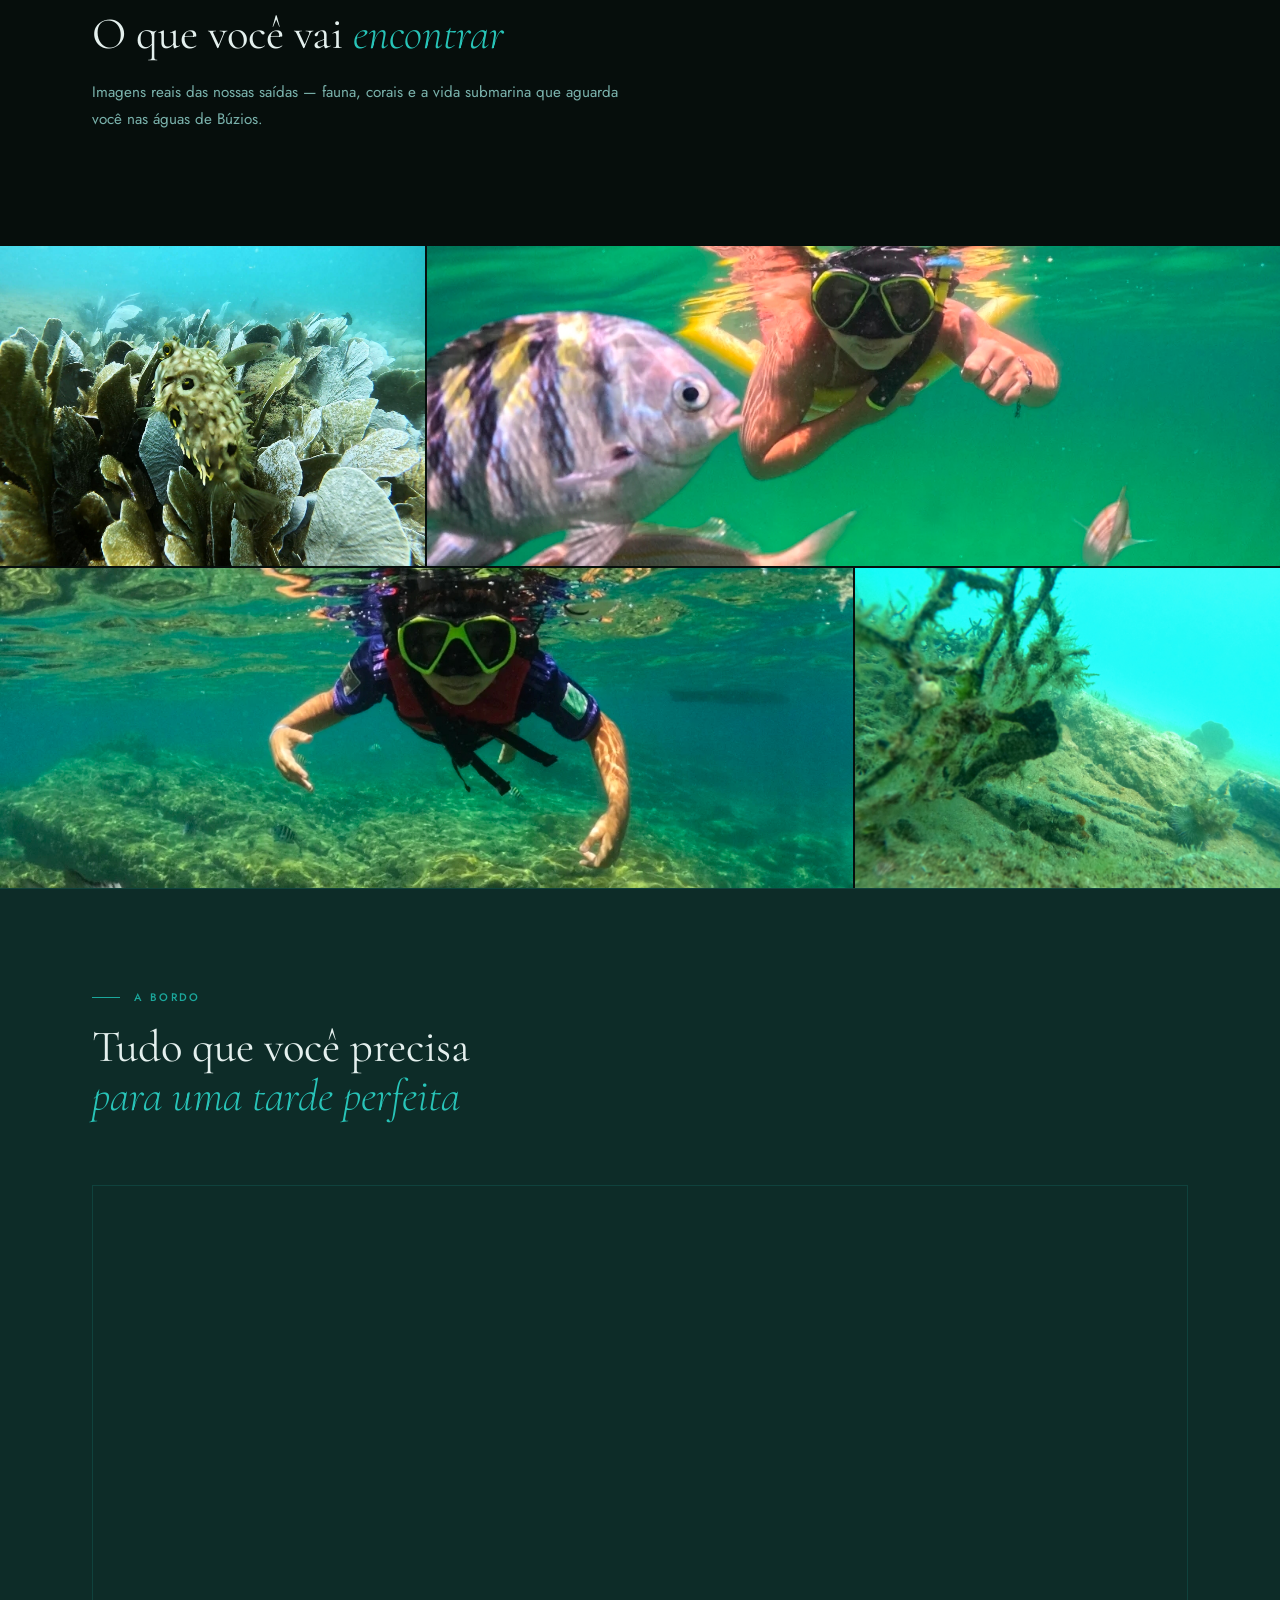
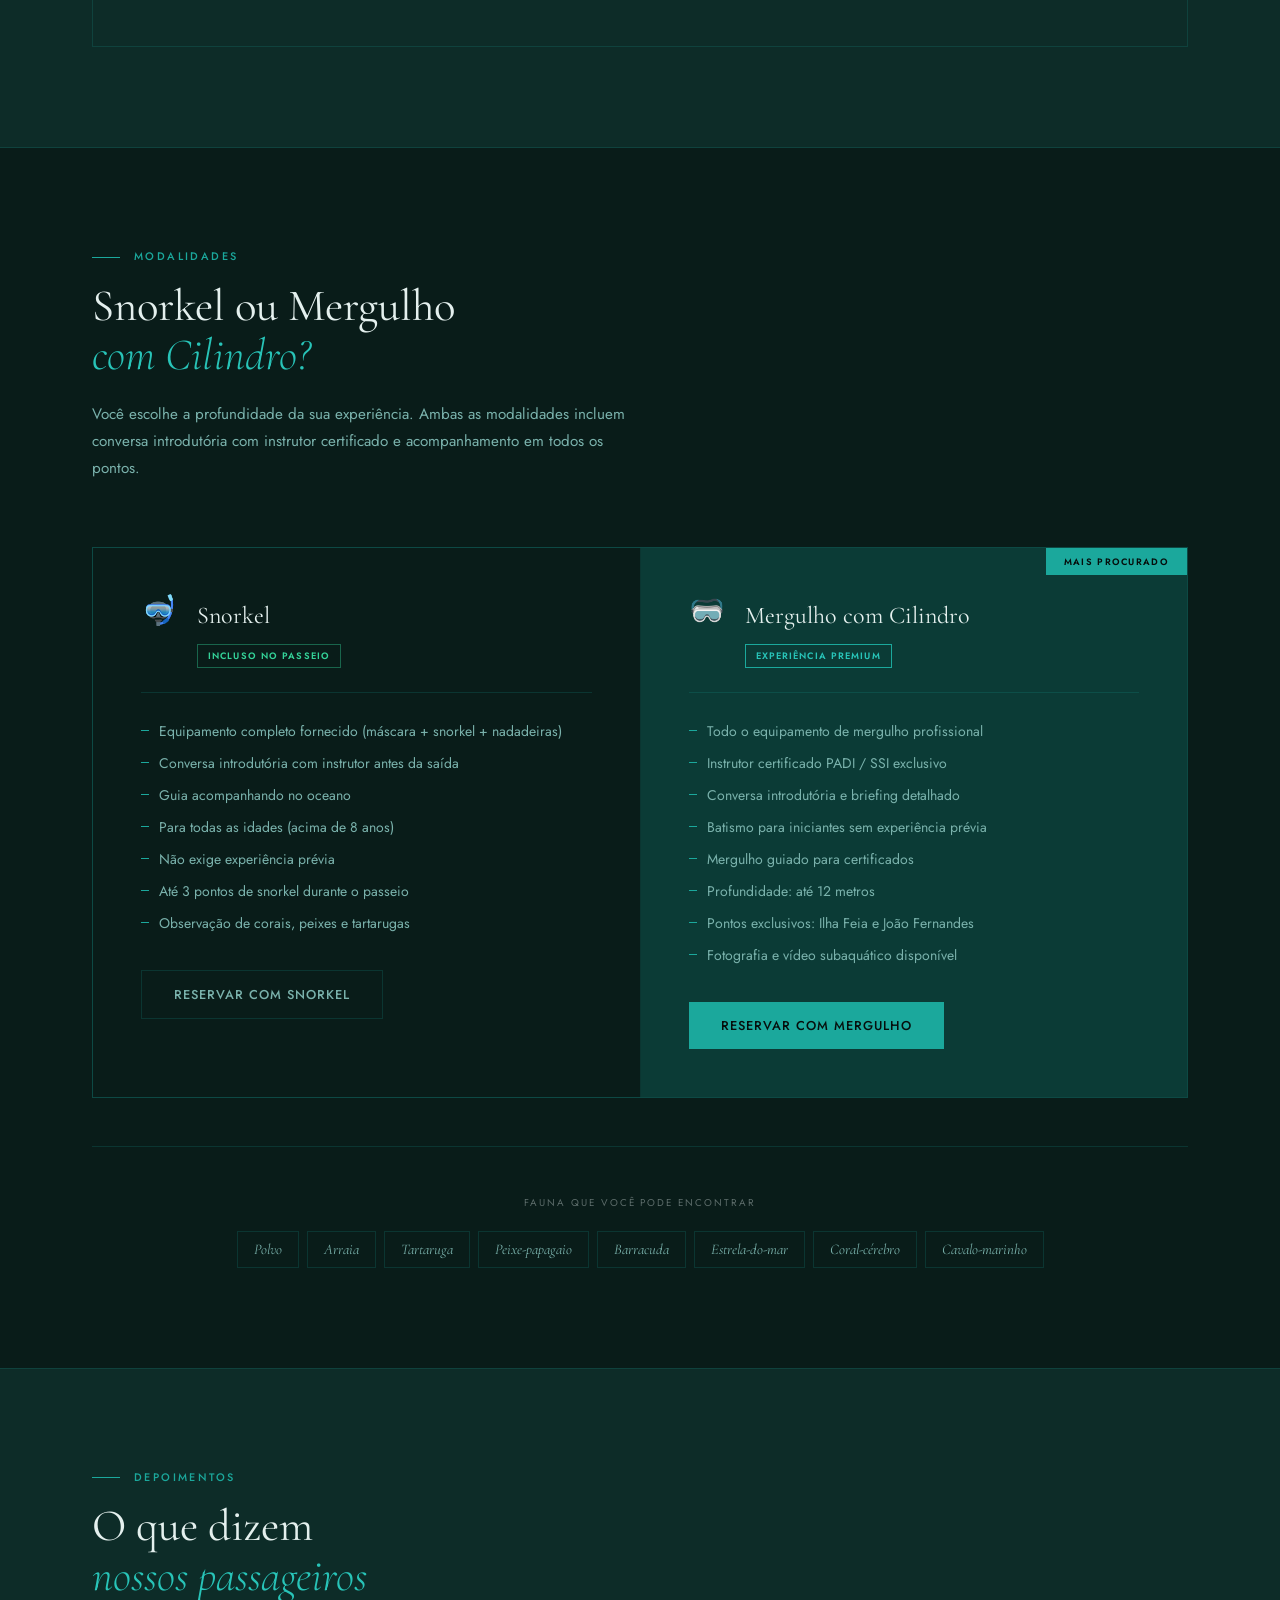
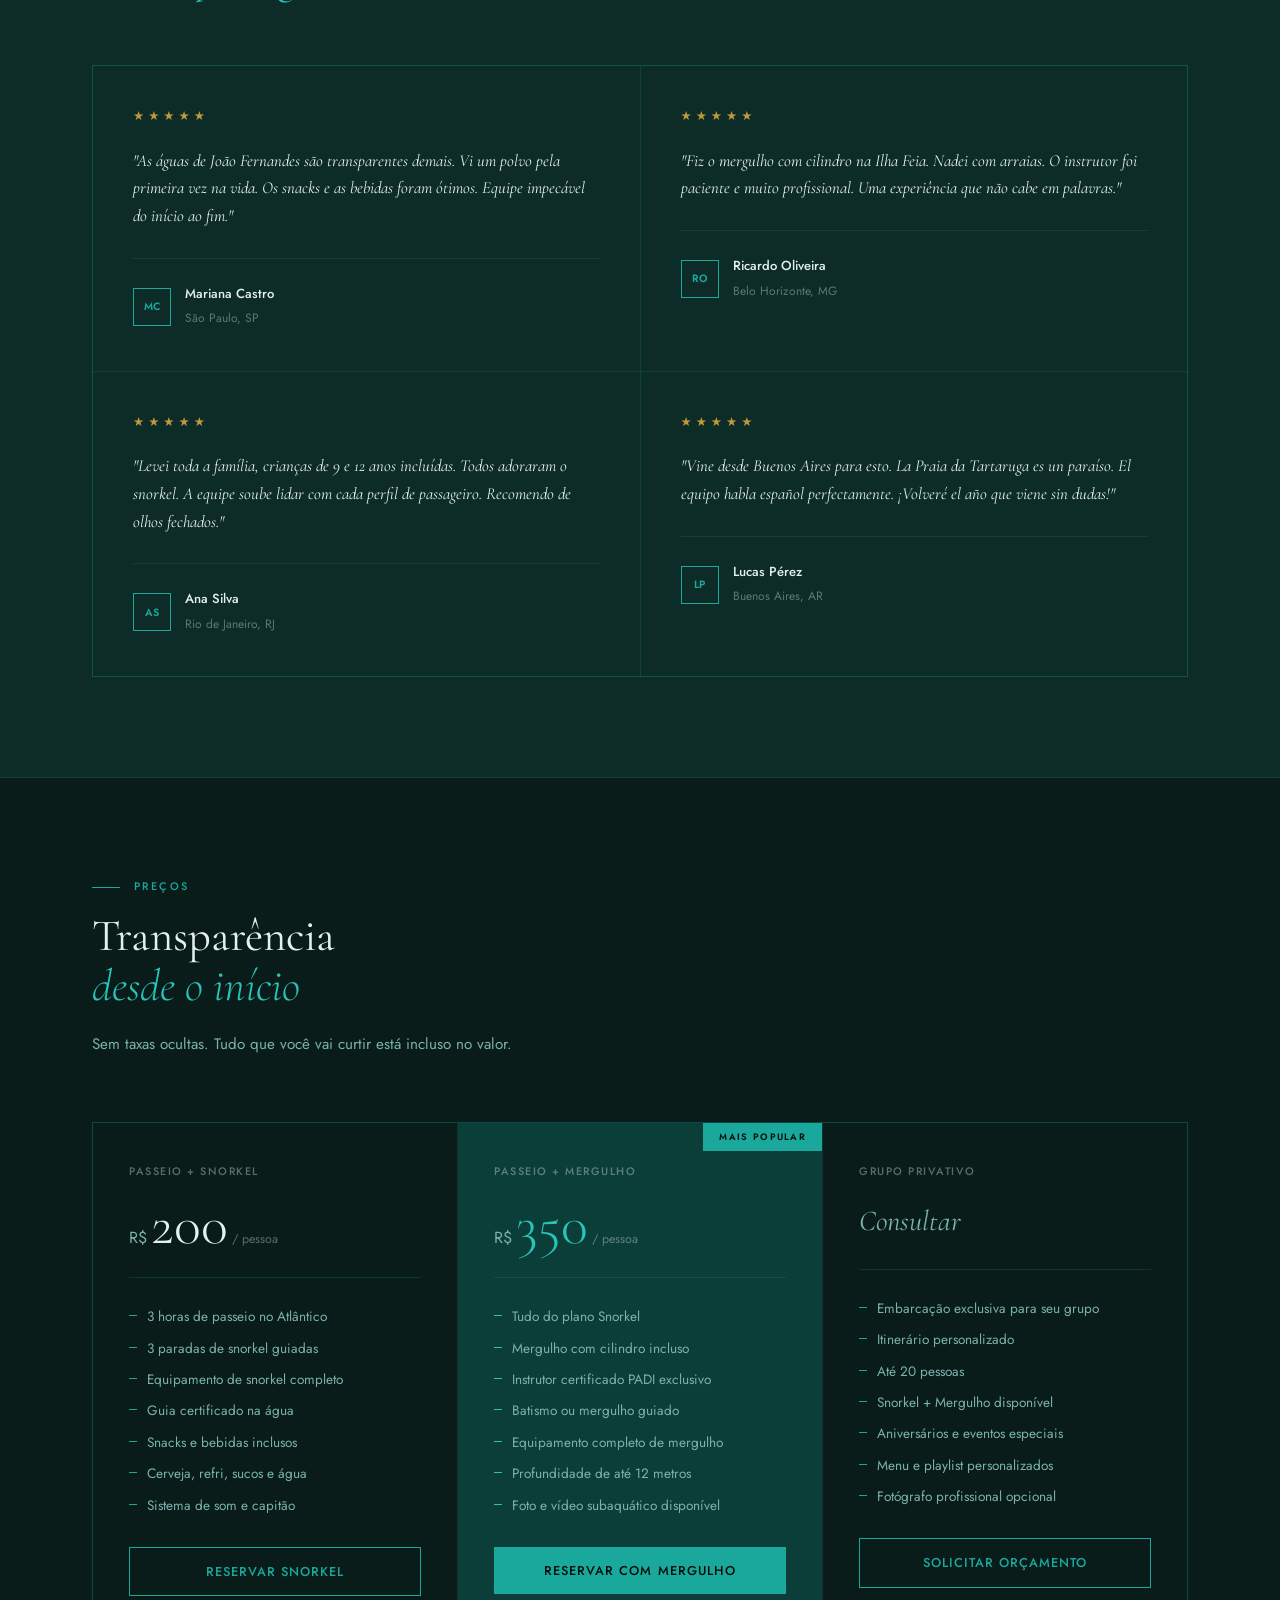
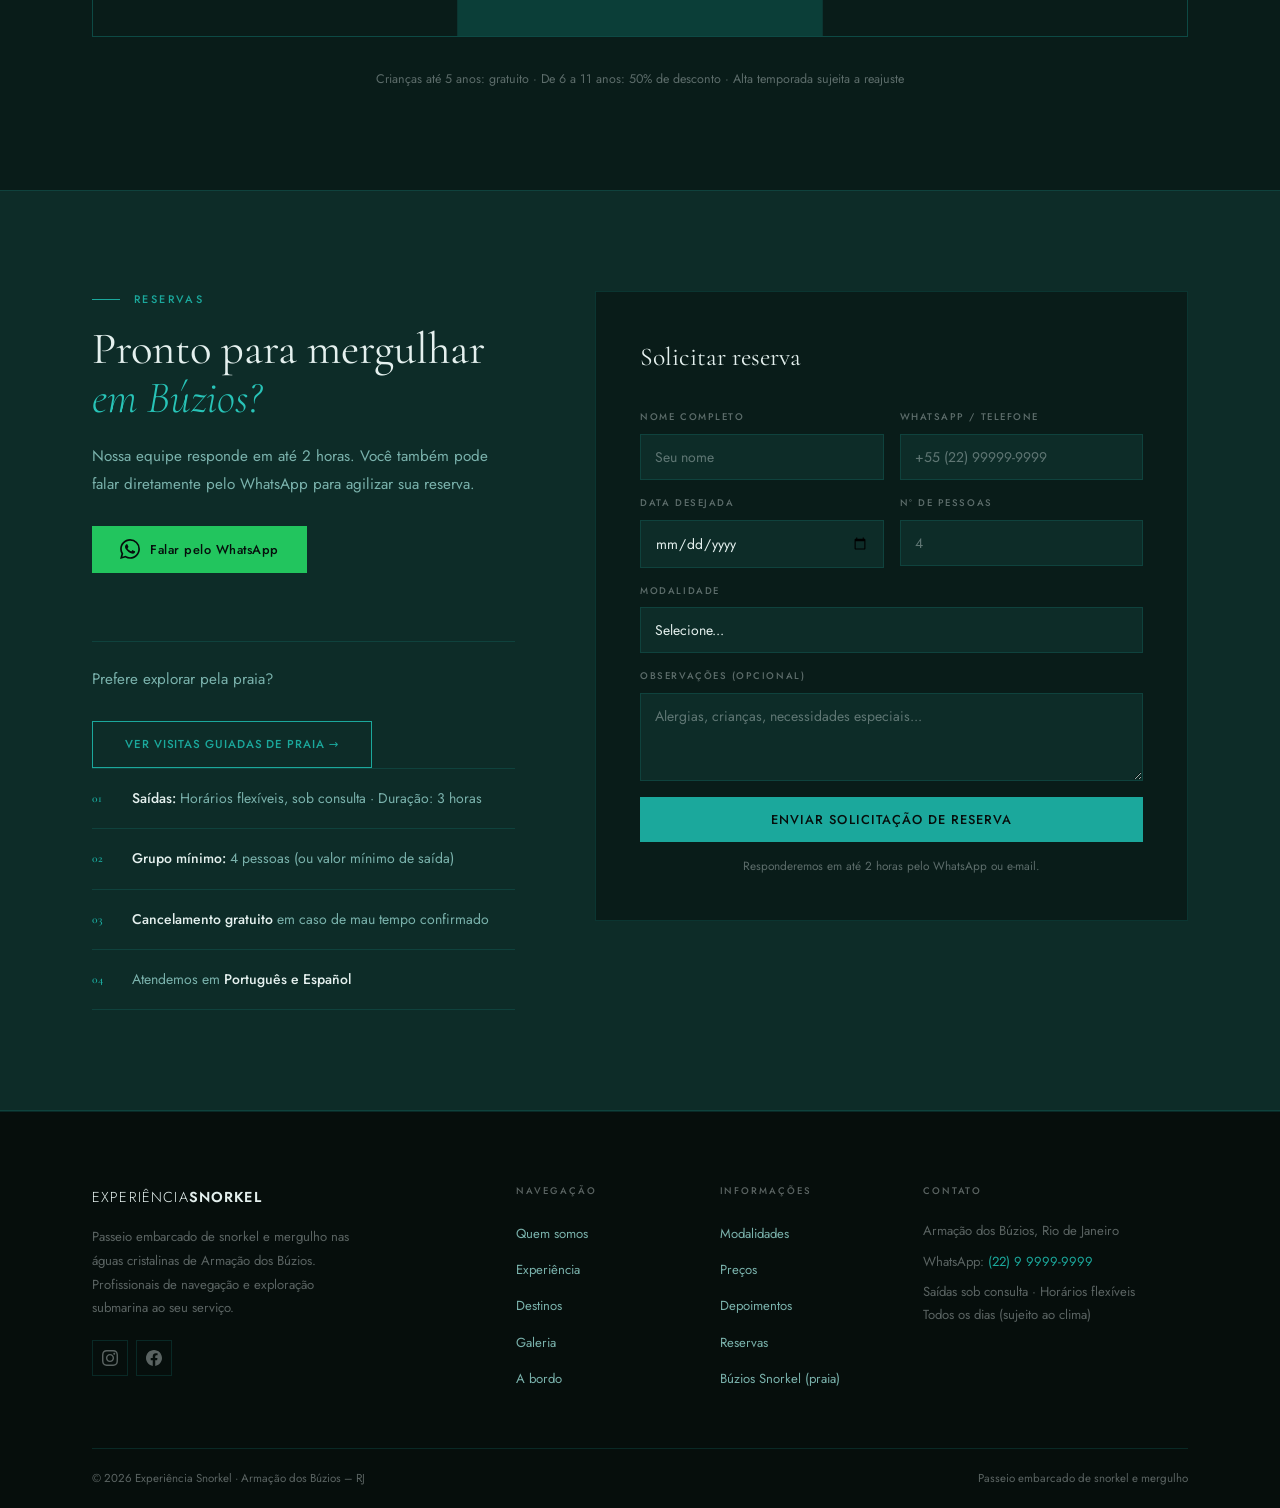
==== commit a4173fd6: "Split into two pages and fix hero text readability - index.html → Experiência Snorkel (boat/embarcad" ====
--- a/index.html
+++ b/index.html
@@ -3,8 +3,8 @@
 <head>
   <meta charset="UTF-8" />
   <meta name="viewport" content="width=device-width, initial-scale=1.0" />
-  <title>Búzios Snorkel – Experiência de Snorkel em Armação dos Búzios</title>
-  <meta name="description" content="Experiência guiada de snorkel embarcado em Búzios. Navegue pelos pontos mais preservados do litoral búziano em uma jornada de 3 horas no Atlântico." />
+  <title>Experiência Snorkel – Passeio Embarcado em Armação dos Búzios</title>
+  <meta name="description" content="Passeio embarcado de snorkel e mergulho em Búzios. Navegue pelos pontos mais preservados do litoral búziano em uma jornada de 3 horas no Atlântico." />
   <link rel="preconnect" href="https://fonts.googleapis.com" />
   <link rel="preconnect" href="https://fonts.gstatic.com" crossorigin />
   <link href="https://fonts.googleapis.com/css2?family=Cormorant+Garamond:ital,wght@0,400;0,600;0,700;1,400;1,600&family=Jost:wght@300;400;500;600&display=swap" rel="stylesheet" />
@@ -17,14 +17,15 @@
     <div class="nav__container">
       <a href="#hero" class="nav__logo">
         <span class="nav__logo-mark"></span>
-        <span>Búzios<strong>Snorkel</strong></span>
+        <span>Experiência<strong>Snorkel</strong></span>
       </a>
       <ul class="nav__links">
-        <li><a href="#passeio">Experiência</a></li>
+        <li><a href="#passeio">Itinerário</a></li>
         <li><a href="#pontos">Destinos</a></li>
         <li><a href="#galeria">Galeria</a></li>
         <li><a href="#barco">A Bordo</a></li>
         <li><a href="#snorkel">Modalidades</a></li>
+        <li><a href="buzios-snorkel.html" class="nav__sister">Visita de Praia</a></li>
         <li><a href="#reservar" class="nav__cta">Reservar</a></li>
       </ul>
       <button class="nav__burger" id="burger" aria-label="Abrir menu">
@@ -32,11 +33,12 @@
       </button>
     </div>
     <div class="nav__mobile" id="mobileMenu">
-      <a href="#passeio" class="nav__mobile-link">Experiência</a>
+      <a href="#passeio" class="nav__mobile-link">Itinerário</a>
       <a href="#pontos" class="nav__mobile-link">Destinos</a>
       <a href="#galeria" class="nav__mobile-link">Galeria</a>
       <a href="#barco" class="nav__mobile-link">A Bordo</a>
       <a href="#snorkel" class="nav__mobile-link">Modalidades</a>
+      <a href="buzios-snorkel.html" class="nav__mobile-link">Visita de Praia (Búzios Snorkel)</a>
       <a href="#reservar" class="nav__mobile-cta">Reservar Agora</a>
     </div>
   </nav>
@@ -51,16 +53,11 @@
         <span class="hero__line"></span>
       </div>
       <h1 class="hero__title">Viva os Corais<br/><em>de Búzios</em></h1>
-      <p class="hero__subtitle">Passeios embarcados de snorkel e mergulho, e visitas guiadas de praia ao parque de corais, museu de estátuas e pontos exclusivos de Búzios. Cada experiência começa com uma conversa introdutória com instrutores especializados.</p>
+      <p class="hero__subtitle">Passeio embarcado de snorkel e mergulho pelos pontos mais selvagens e preservados de Búzios. Três paradas, guia certificado na água, conversa introdutória com instrutores antes de cada saída.</p>
       <div class="hero__meta">
         <div class="hero__meta-item">
-          <span class="hero__meta-label">Embarcada</span>
+          <span class="hero__meta-label">Duração</span>
           <span class="hero__meta-value">3 horas</span>
-        </div>
-        <div class="hero__meta-sep"></div>
-        <div class="hero__meta-item">
-          <span class="hero__meta-label">Agendamento</span>
-          <span class="hero__meta-value">Horários flexíveis</span>
         </div>
         <div class="hero__meta-sep"></div>
         <div class="hero__meta-item">
@@ -69,8 +66,13 @@
         </div>
         <div class="hero__meta-sep"></div>
         <div class="hero__meta-item">
+          <span class="hero__meta-label">Horários</span>
+          <span class="hero__meta-value">Flexíveis</span>
+        </div>
+        <div class="hero__meta-sep"></div>
+        <div class="hero__meta-item">
           <span class="hero__meta-label">Modalidades</span>
-          <span class="hero__meta-value">Mar & Praia</span>
+          <span class="hero__meta-value">Snorkel · Mergulho</span>
         </div>
       </div>
       <div class="hero__actions">
@@ -371,8 +373,8 @@
     <div class="container">
       <div class="section-header section-header--left">
         <div class="section-eyebrow">Modalidades</div>
-        <h2 class="section-title">Mar ou Praia —<br/><em>você escolhe a experiência</em></h2>
-        <p class="section-desc">Passeios embarcados de snorkel e mergulho, ou visitas guiadas pelos pontos de corais e esculturas de João Fernandes. Todas as modalidades começam com uma conversa introdutória com instrutores especializados.</p>
+        <h2 class="section-title">Snorkel ou Mergulho<br/><em>com Cilindro?</em></h2>
+        <p class="section-desc">Você escolhe a profundidade da sua experiência. Ambas as modalidades incluem conversa introdutória com instrutor certificado e acompanhamento em todos os pontos.</p>
       </div>
       <div class="modalities">
 
@@ -386,7 +388,7 @@
           </div>
           <ul class="modality__list">
             <li>Equipamento completo fornecido (máscara + snorkel + nadadeiras)</li>
-            <li>Orientação antes da entrada na água</li>
+            <li>Conversa introdutória com instrutor antes da saída</li>
             <li>Guia acompanhando no oceano</li>
             <li>Para todas as idades (acima de 8 anos)</li>
             <li>Não exige experiência prévia</li>
@@ -408,7 +410,7 @@
           <ul class="modality__list">
             <li>Todo o equipamento de mergulho profissional</li>
             <li>Instrutor certificado PADI / SSI exclusivo</li>
-            <li>Briefing detalhado e acompanhamento individual</li>
+            <li>Conversa introdutória e briefing detalhado</li>
             <li>Batismo para iniciantes sem experiência prévia</li>
             <li>Mergulho guiado para certificados</li>
             <li>Profundidade: até 12 metros</li>
@@ -416,26 +418,6 @@
             <li>Fotografia e vídeo subaquático disponível</li>
           </ul>
           <a href="#reservar" class="btn btn--primary">Reservar com Mergulho</a>
-        </div>
-
-        <div class="modality">
-          <div class="modality__header">
-            <span class="modality__icon">🏖️</span>
-            <div>
-              <h3>Passeio Guiado de Praia</h3>
-              <span class="modality__badge modality__badge--warm">Visita terrestre</span>
-            </div>
-          </div>
-          <ul class="modality__list">
-            <li>Conversa introdutória com instrutor especializado</li>
-            <li>Parque de Corais de João Fernandes</li>
-            <li>Museu de Estátuas Subaquáticas de João Fernandes</li>
-            <li>Coral de João Fernandinho</li>
-            <li>Pontos previamente marcados na praia</li>
-            <li>Horários flexíveis, sob consulta</li>
-            <li>Ideal para quem prefere não embarcar</li>
-          </ul>
-          <a href="#reservar" class="btn btn--outline">Reservar Passeio de Praia</a>
         </div>
 
       </div>
@@ -599,11 +581,15 @@
             <svg width="20" height="20" viewBox="0 0 24 24" fill="currentColor"><path d="M17.472 14.382c-.297-.149-1.758-.867-2.03-.967-.273-.099-.471-.148-.67.15-.197.297-.767.966-.94 1.164-.173.199-.347.223-.644.075-.297-.15-1.255-.463-2.39-1.475-.883-.788-1.48-1.761-1.653-2.059-.173-.297-.018-.458.13-.606.134-.133.298-.347.446-.52.149-.174.198-.298.298-.497.099-.198.05-.371-.025-.52-.075-.149-.669-1.612-.916-2.207-.242-.579-.487-.5-.669-.51-.173-.008-.371-.01-.57-.01-.198 0-.52.074-.792.372-.272.297-1.04 1.016-1.04 2.479 0 1.462 1.065 2.875 1.213 3.074.149.198 2.096 3.2 5.077 4.487.709.306 1.262.489 1.694.625.712.227 1.36.195 1.871.118.571-.085 1.758-.719 2.006-1.413.248-.694.248-1.289.173-1.413-.074-.124-.272-.198-.57-.347m-5.421 7.403h-.004a9.87 9.87 0 01-5.031-1.378l-.361-.214-3.741.982.998-3.648-.235-.374a9.86 9.86 0 01-1.51-5.26c.001-5.45 4.436-9.884 9.888-9.884 2.64 0 5.122 1.03 6.988 2.898a9.825 9.825 0 012.893 6.994c-.003 5.45-4.437 9.884-9.885 9.884m8.413-18.297A11.815 11.815 0 0012.05 0C5.495 0 .16 5.335.157 11.892c0 2.096.547 4.142 1.588 5.945L.057 24l6.305-1.654a11.882 11.882 0 005.683 1.448h.005c6.554 0 11.89-5.335 11.893-11.893a11.821 11.821 0 00-3.48-8.413z"/></svg>
             Falar pelo WhatsApp
           </a>
+          <div class="booking__sister">
+            <p>Prefere explorar pela praia?</p>
+            <a href="buzios-snorkel.html" class="btn btn--outline">Ver visitas guiadas de praia →</a>
+          </div>
           <div class="booking__details">
             <div class="booking__detail">
               <span class="booking__detail-num">01</span>
               <div>
-                <strong>Saídas:</strong> Horários flexíveis, sob consulta · Duração embarcada: 3 horas
+                <strong>Saídas:</strong> Horários flexíveis, sob consulta · Duração: 3 horas
               </div>
             </div>
             <div class="booking__detail">
@@ -656,7 +642,6 @@
                 <option value="">Selecione...</option>
                 <option value="snorkel">Passeio + Snorkel — R$ 200 / pessoa</option>
                 <option value="mergulho">Passeio + Mergulho com Cilindro — R$ 350 / pessoa</option>
-                <option value="praia">Passeio Guiado de Praia — sob consulta</option>
                 <option value="privativo">Grupo Privativo — sob consulta</option>
               </select>
             </div>
@@ -679,8 +664,8 @@
     <div class="container">
       <div class="footer__top">
         <div class="footer__brand">
-          <a href="#hero" class="footer__logo">Búzios<strong>Snorkel</strong></a>
-          <p>Experiências de snorkel e mergulho nas águas cristalinas de Armação dos Búzios, Rio de Janeiro. Profissionais de navegação e exploração submarina ao seu serviço.</p>
+          <a href="#hero" class="footer__logo">Experiência<strong>Snorkel</strong></a>
+          <p>Passeio embarcado de snorkel e mergulho nas águas cristalinas de Armação dos Búzios. Profissionais de navegação e exploração submarina ao seu serviço.</p>
           <div class="footer__social">
             <a href="#" aria-label="Instagram">
               <svg width="16" height="16" viewBox="0 0 24 24" fill="currentColor"><path d="M12 2.163c3.204 0 3.584.012 4.85.07 3.252.148 4.771 1.691 4.919 4.919.058 1.265.069 1.645.069 4.849 0 3.205-.012 3.584-.069 4.849-.149 3.225-1.664 4.771-4.919 4.919-1.266.058-1.644.07-4.85.07-3.204 0-3.584-.012-4.849-.07-3.26-.149-4.771-1.699-4.919-4.92-.058-1.265-.07-1.644-.07-4.849 0-3.204.013-3.583.07-4.849.149-3.227 1.664-4.771 4.919-4.919 1.266-.057 1.645-.069 4.849-.069zm0-2.163c-3.259 0-3.667.014-4.947.072-4.358.2-6.78 2.618-6.98 6.98-.059 1.281-.073 1.689-.073 4.948 0 3.259.014 3.668.072 4.948.2 4.358 2.618 6.78 6.98 6.98 1.281.058 1.689.072 4.948.072 3.259 0 3.668-.014 4.948-.072 4.354-.2 6.782-2.618 6.979-6.98.059-1.28.073-1.689.073-4.948 0-3.259-.014-3.667-.072-4.947-.196-4.354-2.617-6.78-6.979-6.98-1.281-.059-1.69-.073-4.949-.073zm0 5.838c-3.403 0-6.162 2.759-6.162 6.162s2.759 6.163 6.162 6.163 6.162-2.759 6.162-6.163c0-3.403-2.759-6.162-6.162-6.162zm0 10.162c-2.209 0-4-1.79-4-4 0-2.209 1.791-4 4-4s4 1.791 4 4c0 2.21-1.791 4-4 4zm6.406-11.845c-.796 0-1.441.645-1.441 1.44s.645 1.44 1.441 1.44c.795 0 1.439-.645 1.439-1.44s-.644-1.44-1.439-1.44z"/></svg>
@@ -707,6 +692,7 @@
             <li><a href="#precos">Preços</a></li>
             <li><a href="#reviews">Depoimentos</a></li>
             <li><a href="#reservar">Reservas</a></li>
+            <li><a href="buzios-snorkel.html">Búzios Snorkel (praia)</a></li>
           </ul>
         </div>
         <div class="footer__contact">
@@ -717,8 +703,8 @@
         </div>
       </div>
       <div class="footer__bottom">
-        <p>&copy; 2026 Búzios Snorkel · Armação dos Búzios – RJ</p>
-        <p>Experiências náuticas e mergulho subaquático</p>
+        <p>&copy; 2026 Experiência Snorkel · Armação dos Búzios – RJ</p>
+        <p>Passeio embarcado de snorkel e mergulho</p>
       </div>
     </div>
   </footer>
--- a/styles.css
+++ b/styles.css
@@ -200,6 +200,23 @@
   letter-spacing: 0.1em !important;
 }
 .nav__cta:hover { background: var(--aqua-light) !important; }
+
+.nav__sister {
+  color: var(--aqua) !important;
+  border: 1px solid rgba(27,168,156,0.35) !important;
+  padding: 6px 14px !important;
+  font-size: 0.72rem !important;
+  letter-spacing: 0.04em !important;
+}
+.nav__sister:hover { border-color: var(--aqua) !important; background: rgba(27,168,156,0.08) !important; color: var(--aqua-light) !important; }
+
+.booking__sister {
+  margin-top: 28px;
+  padding-top: 24px;
+  border-top: 1px solid var(--line);
+}
+.booking__sister p { font-size: 0.8rem; color: var(--text-3); margin-bottom: 12px; }
+.booking__sister .btn { font-size: 0.72rem; }
 
 .nav__burger {
   display: none;
@@ -270,10 +287,11 @@
   position: absolute;
   inset: 0;
   background: linear-gradient(
-    160deg,
-    rgba(6,14,12,0.72) 0%,
-    rgba(6,14,12,0.28) 45%,
-    rgba(6,14,12,0.88) 100%
+    to top,
+    rgba(6,14,12,0.97) 0%,
+    rgba(6,14,12,0.82) 25%,
+    rgba(6,14,12,0.42) 58%,
+    rgba(6,14,12,0.12) 100%
   );
 }
 
@@ -308,6 +326,7 @@
   letter-spacing: -0.02em;
   margin-bottom: 32px;
   max-width: 800px;
+  text-shadow: 0 2px 32px rgba(6,14,12,0.9), 0 1px 6px rgba(6,14,12,0.95);
 }
 .hero__title em {
   display: block;
@@ -318,11 +337,12 @@
 
 .hero__subtitle {
   font-size: 0.95rem;
-  color: rgba(228,240,238,0.55);
+  color: rgba(228,240,238,0.80);
   max-width: 520px;
   line-height: 1.85;
   font-weight: 300;
   margin-bottom: 40px;
+  text-shadow: 0 1px 12px rgba(6,14,12,0.95);
 }
 .hero__subtitle strong { color: var(--text-1); font-weight: 400; }
 
@@ -761,12 +781,13 @@
 
 .modalities {
   display: grid;
-  grid-template-columns: repeat(3, 1fr);
+  grid-template-columns: 1fr 1fr;
   gap: 1px;
   background: var(--line);
   border: 1px solid var(--line);
   margin-bottom: 0;
 }
+.modalities--three { grid-template-columns: repeat(3, 1fr); }
 
 .modality {
   background: var(--depth-2);
@@ -1200,7 +1221,6 @@
   .vessel__feature:nth-child(4),
   .vessel__feature:nth-child(5) { grid-column: span 1 !important; }
 
-  .modalities { grid-template-columns: 1fr; }
   .booking__grid { grid-template-columns: 1fr; gap: 48px; }
   .footer__top { grid-template-columns: 1fr 1fr; }
 }
